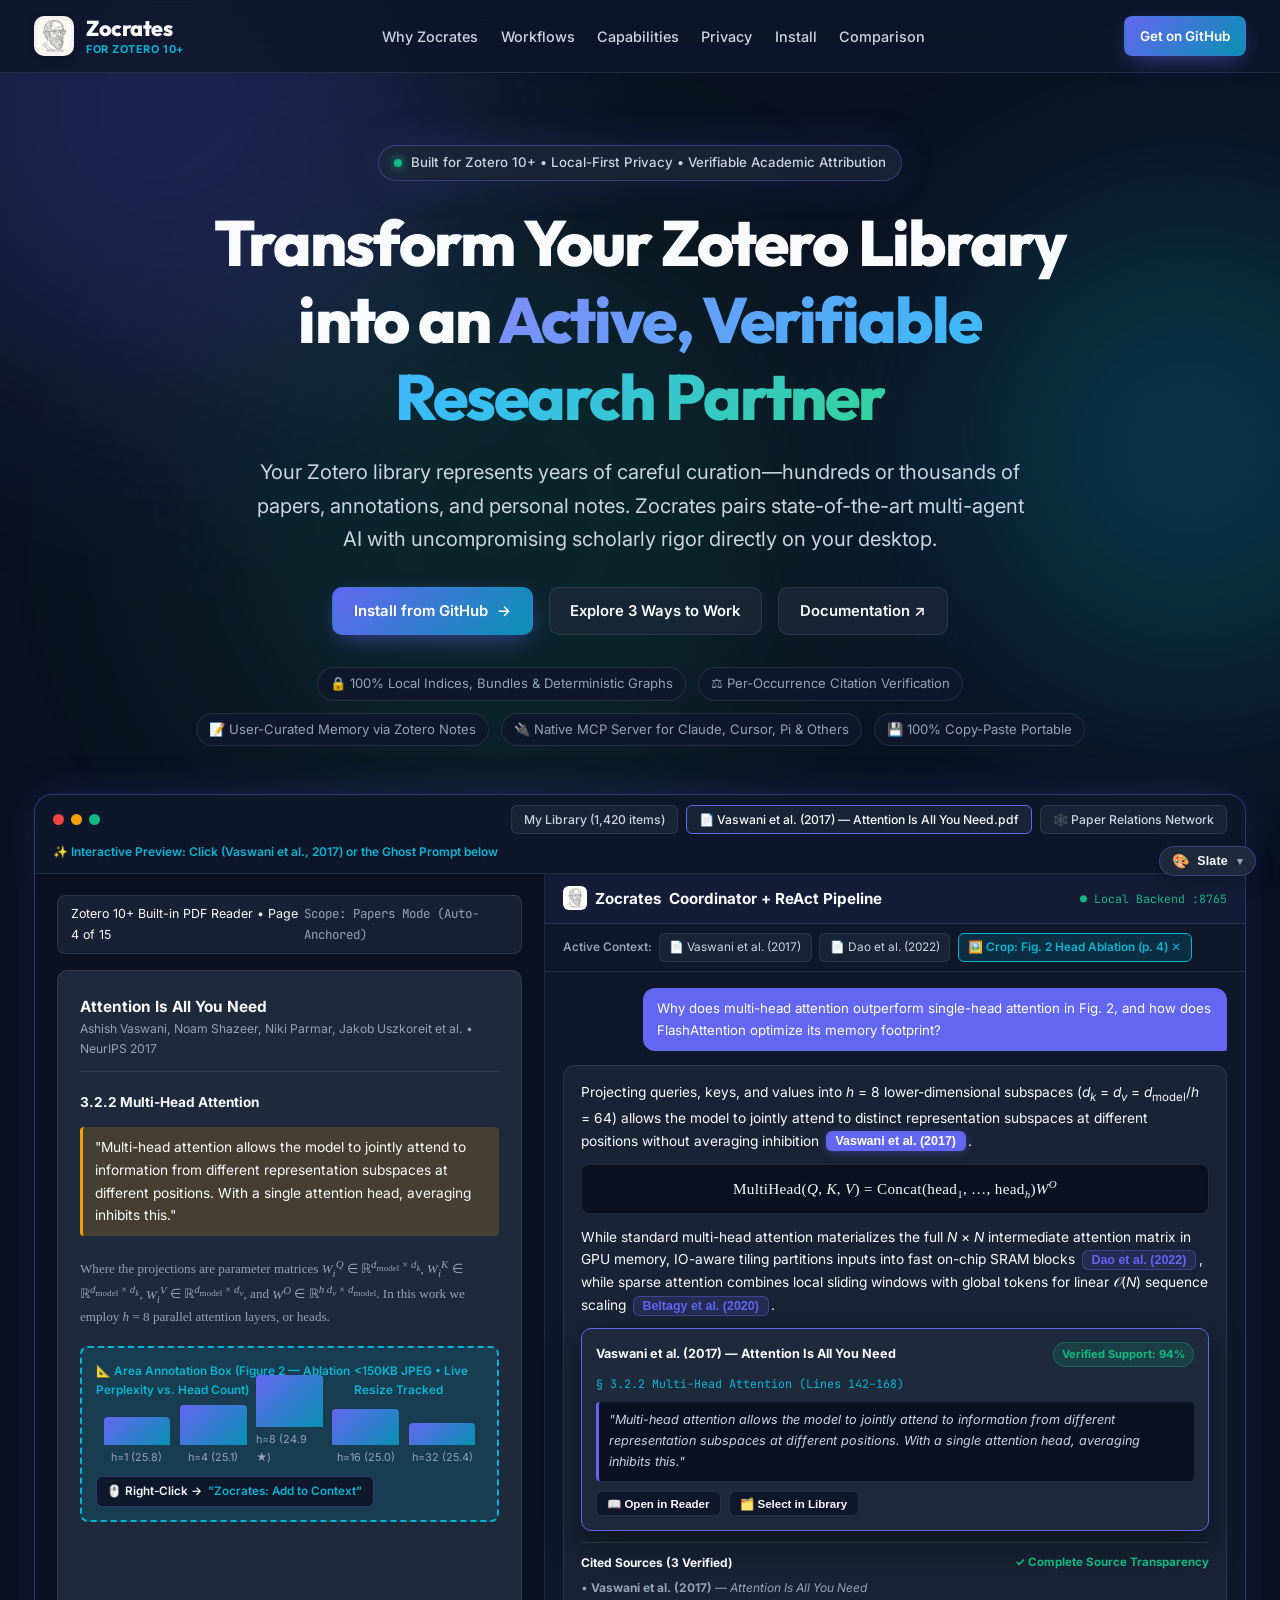
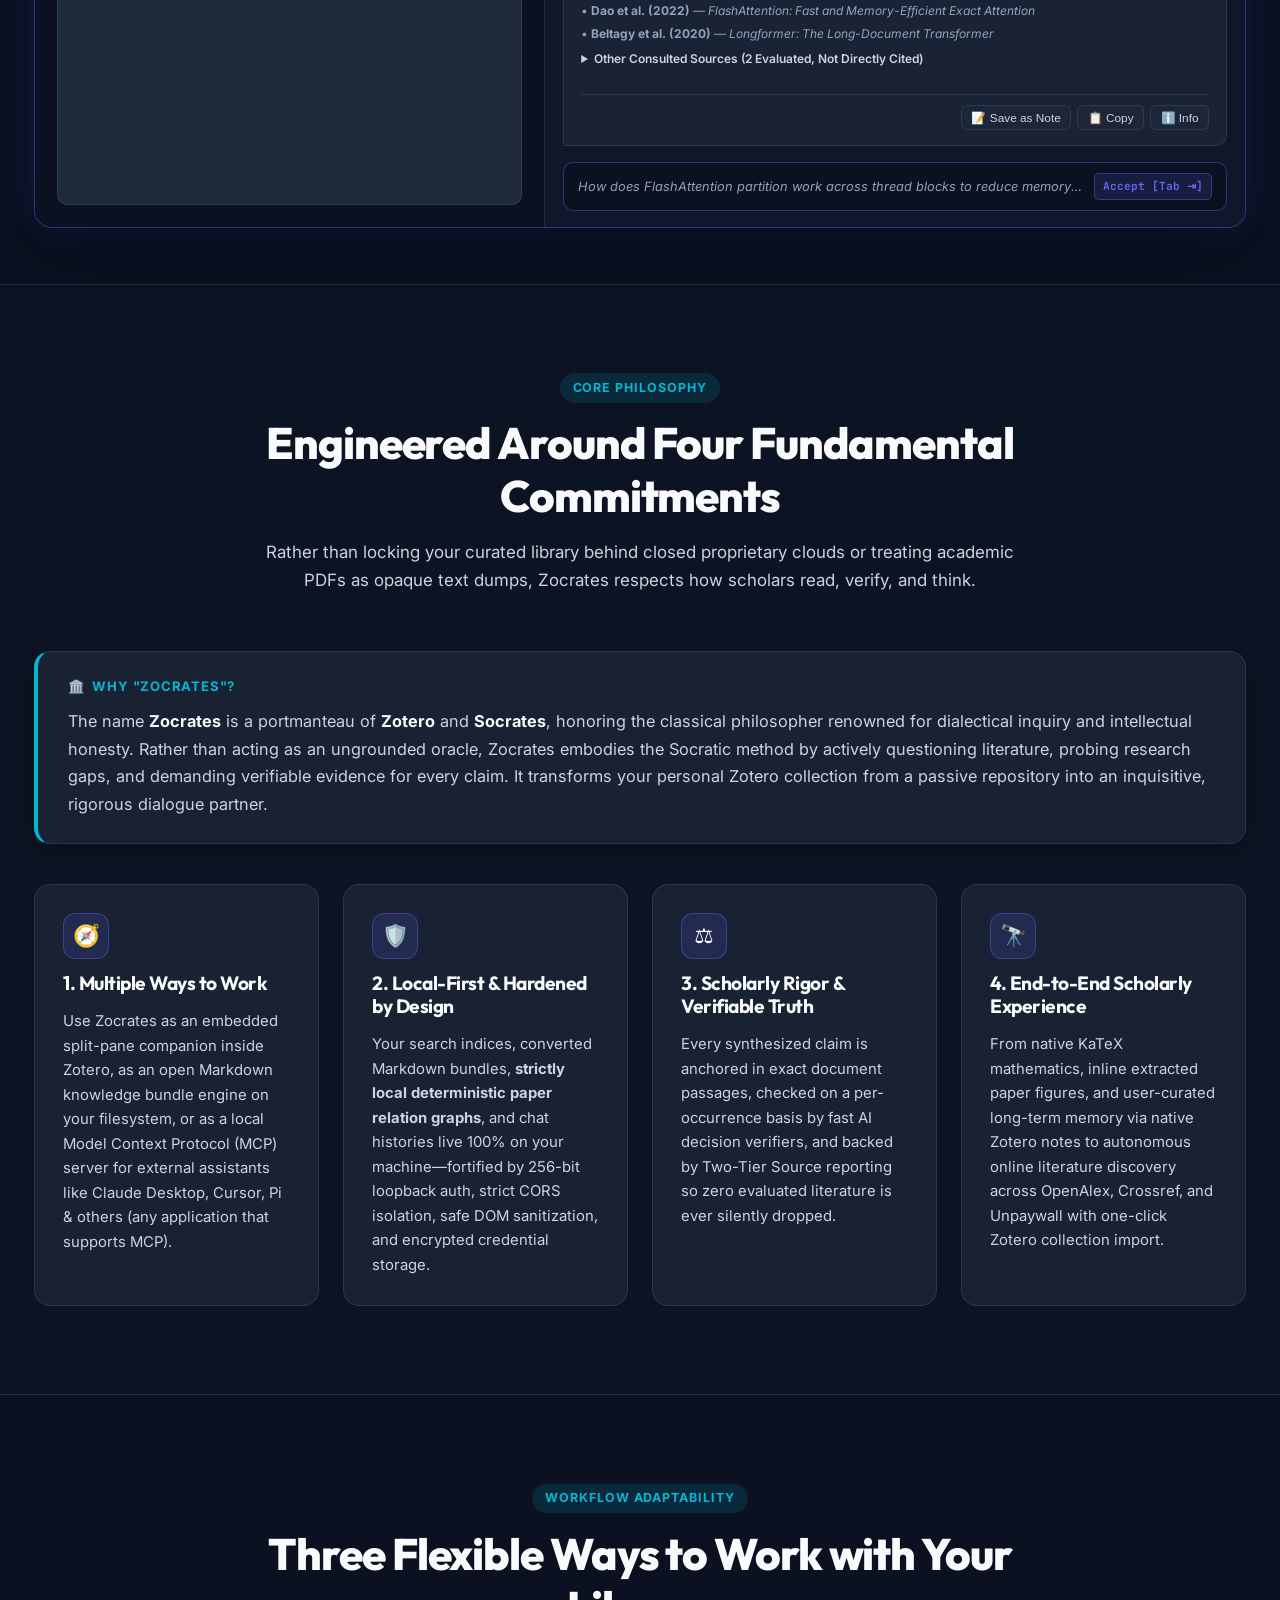
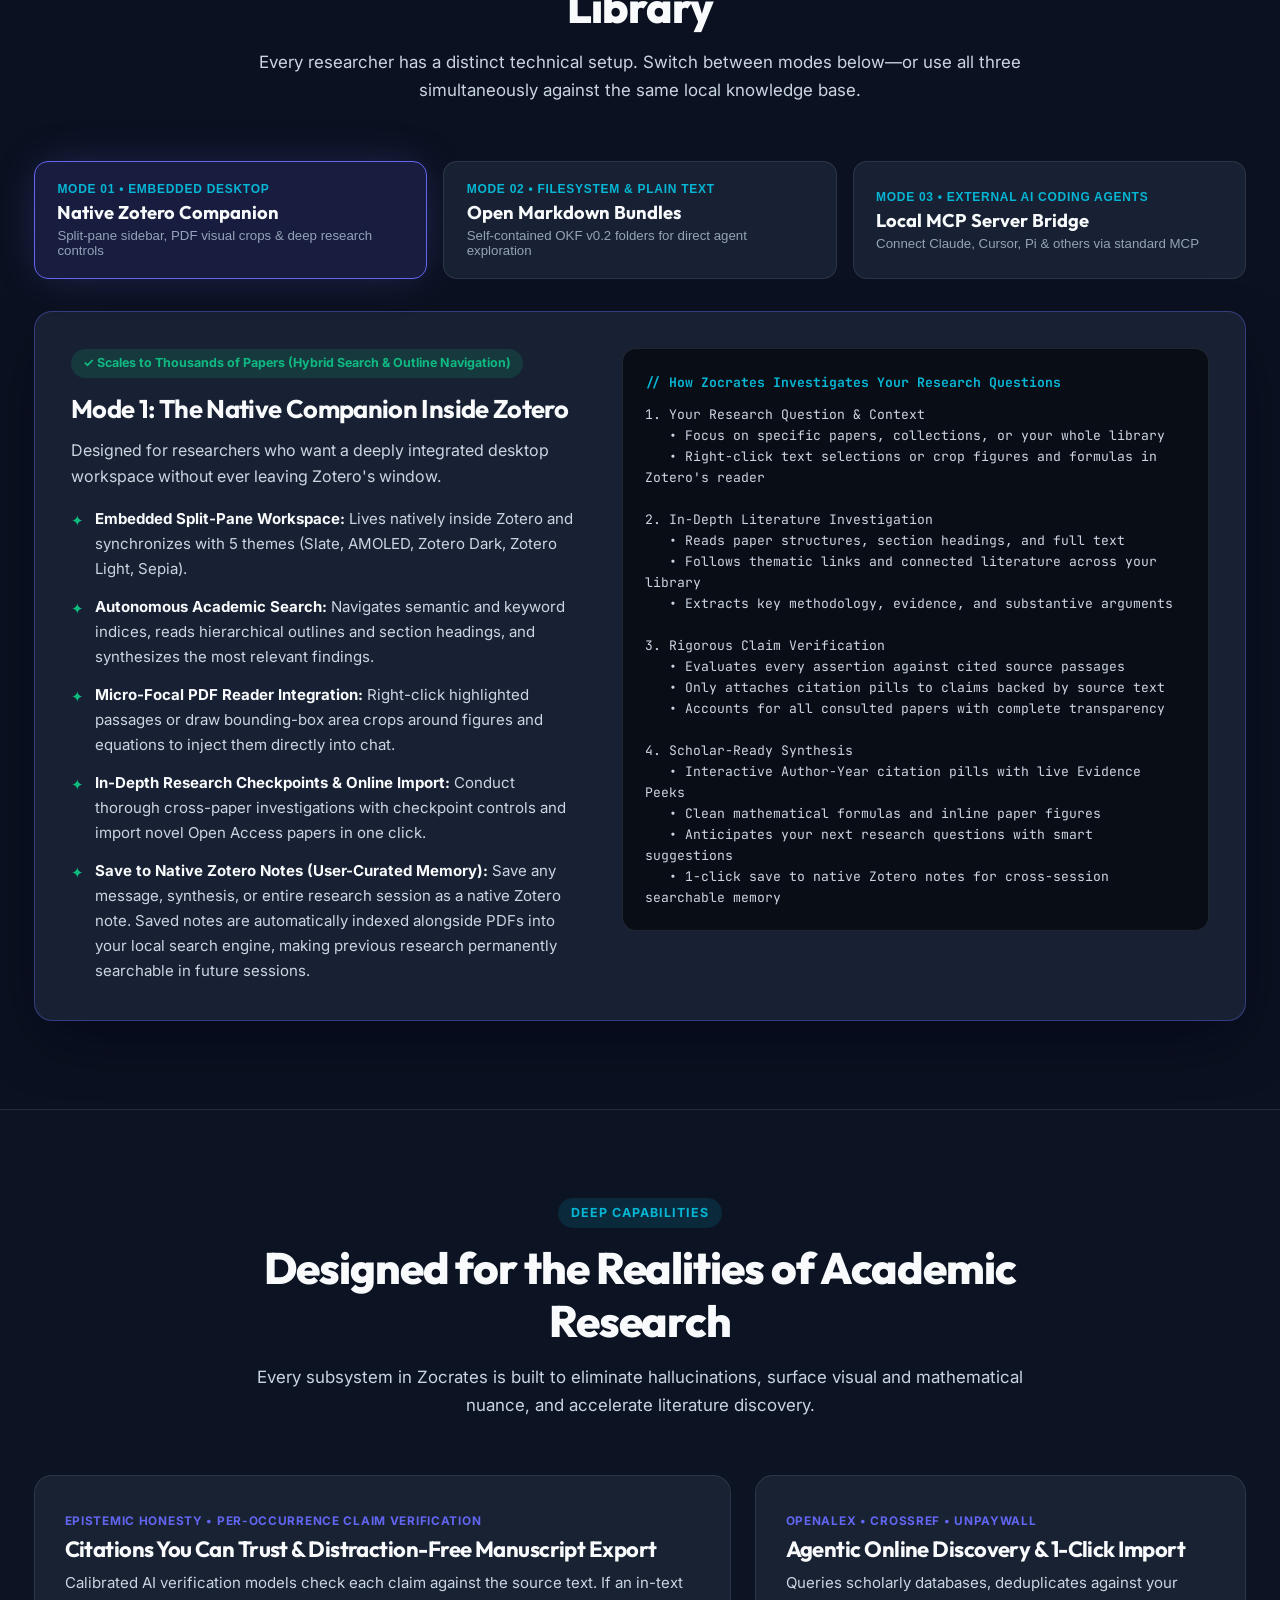
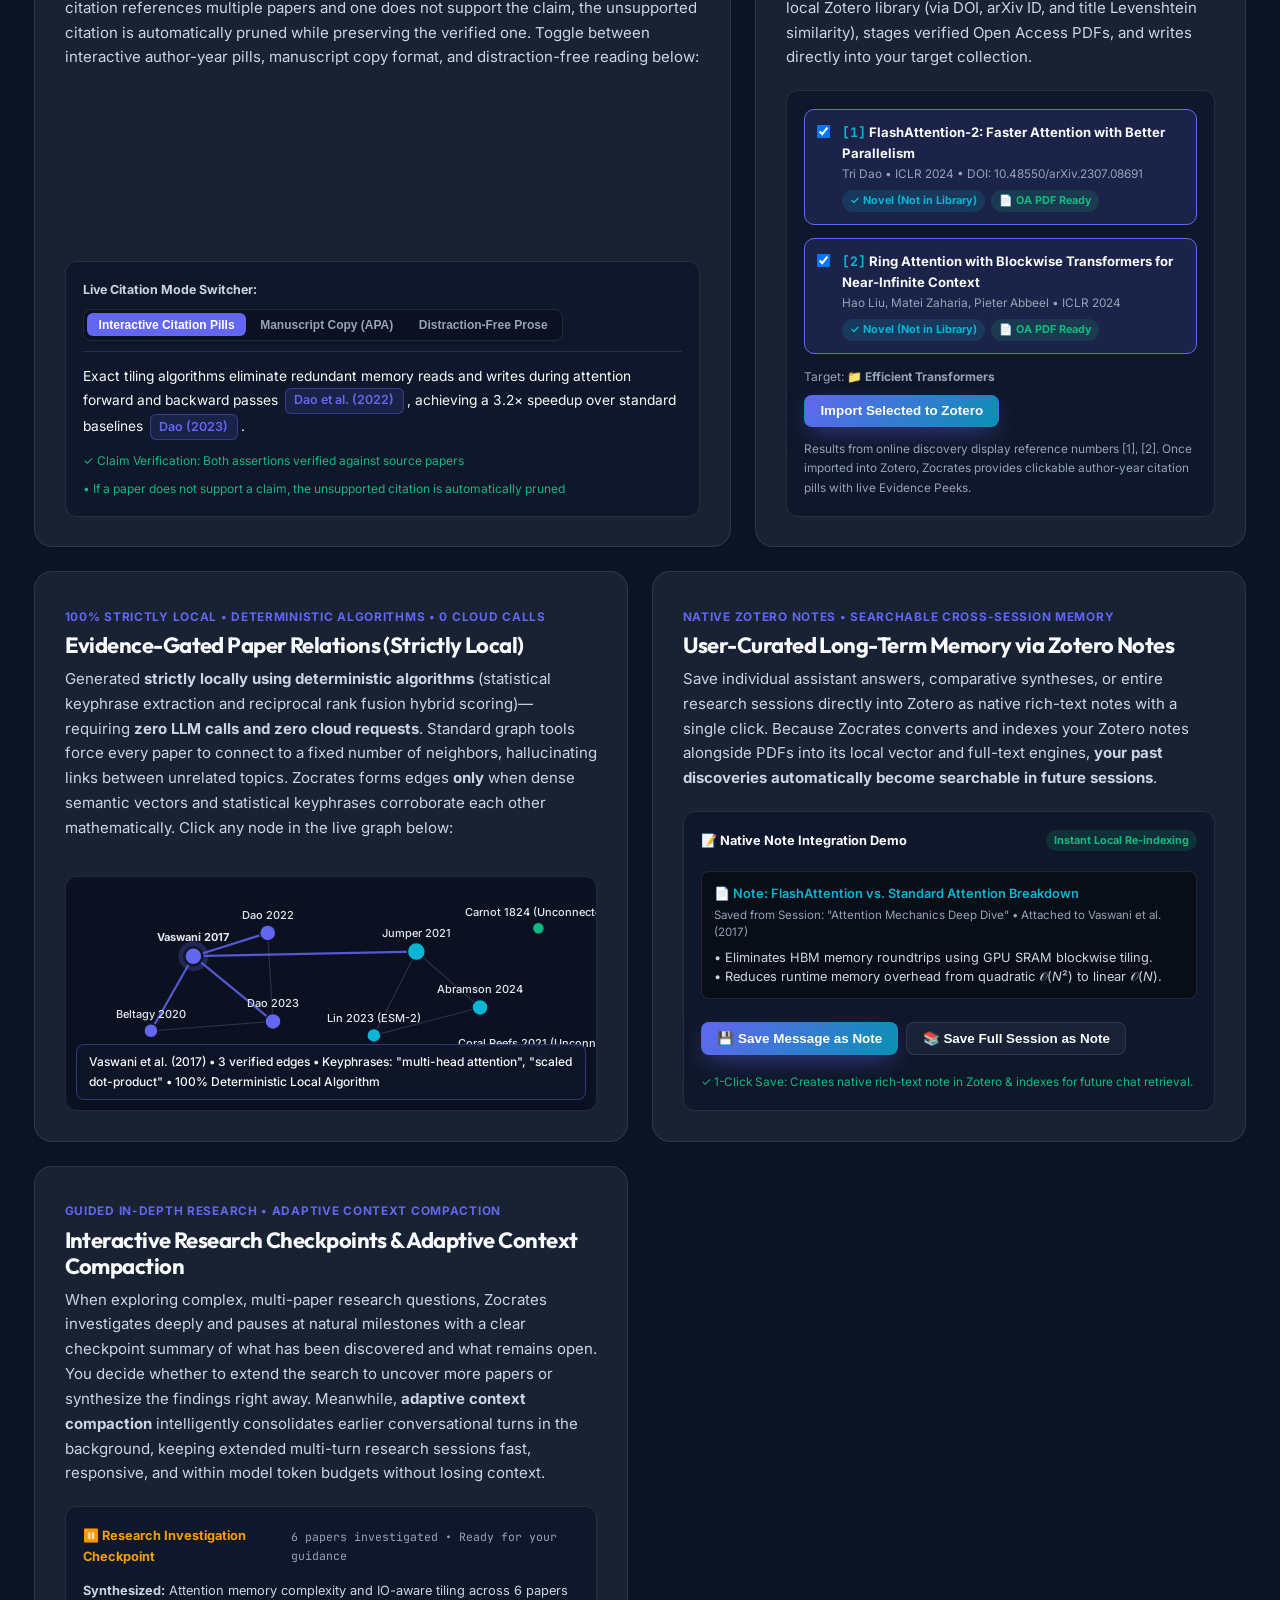
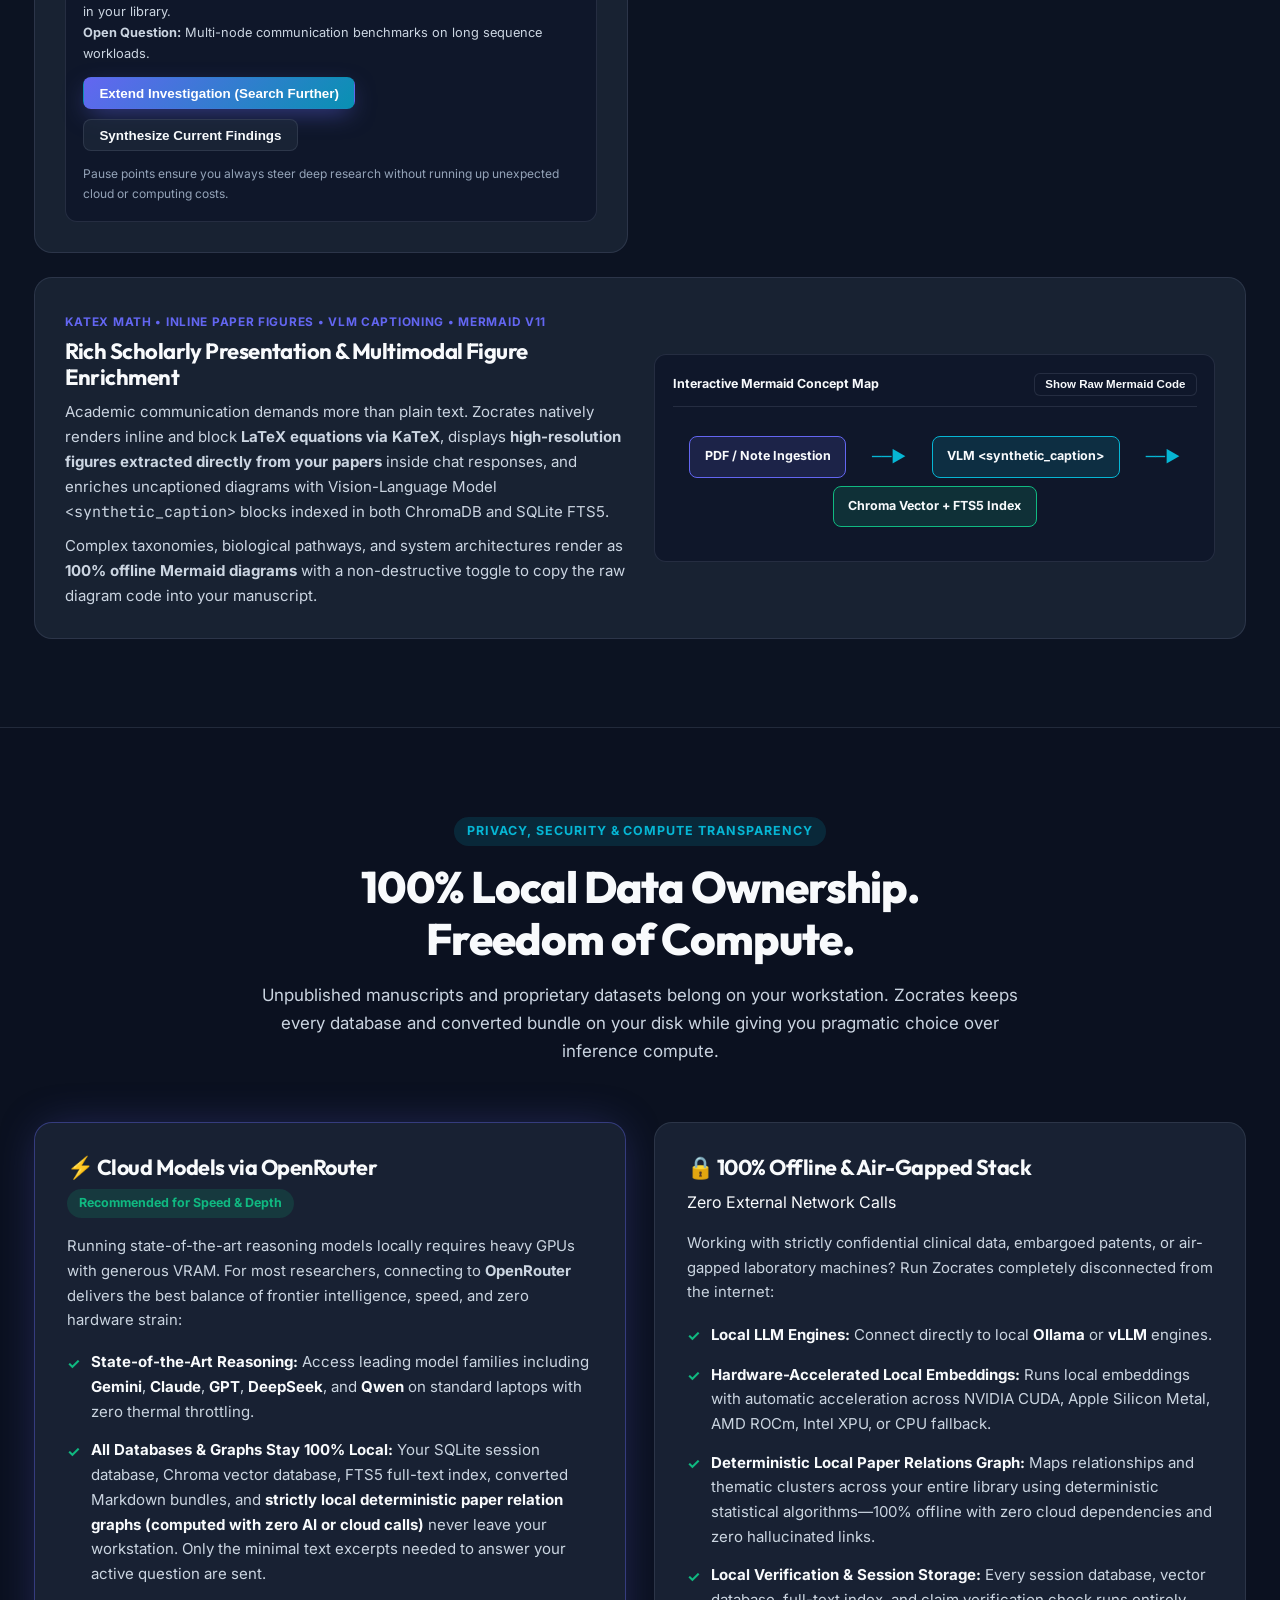
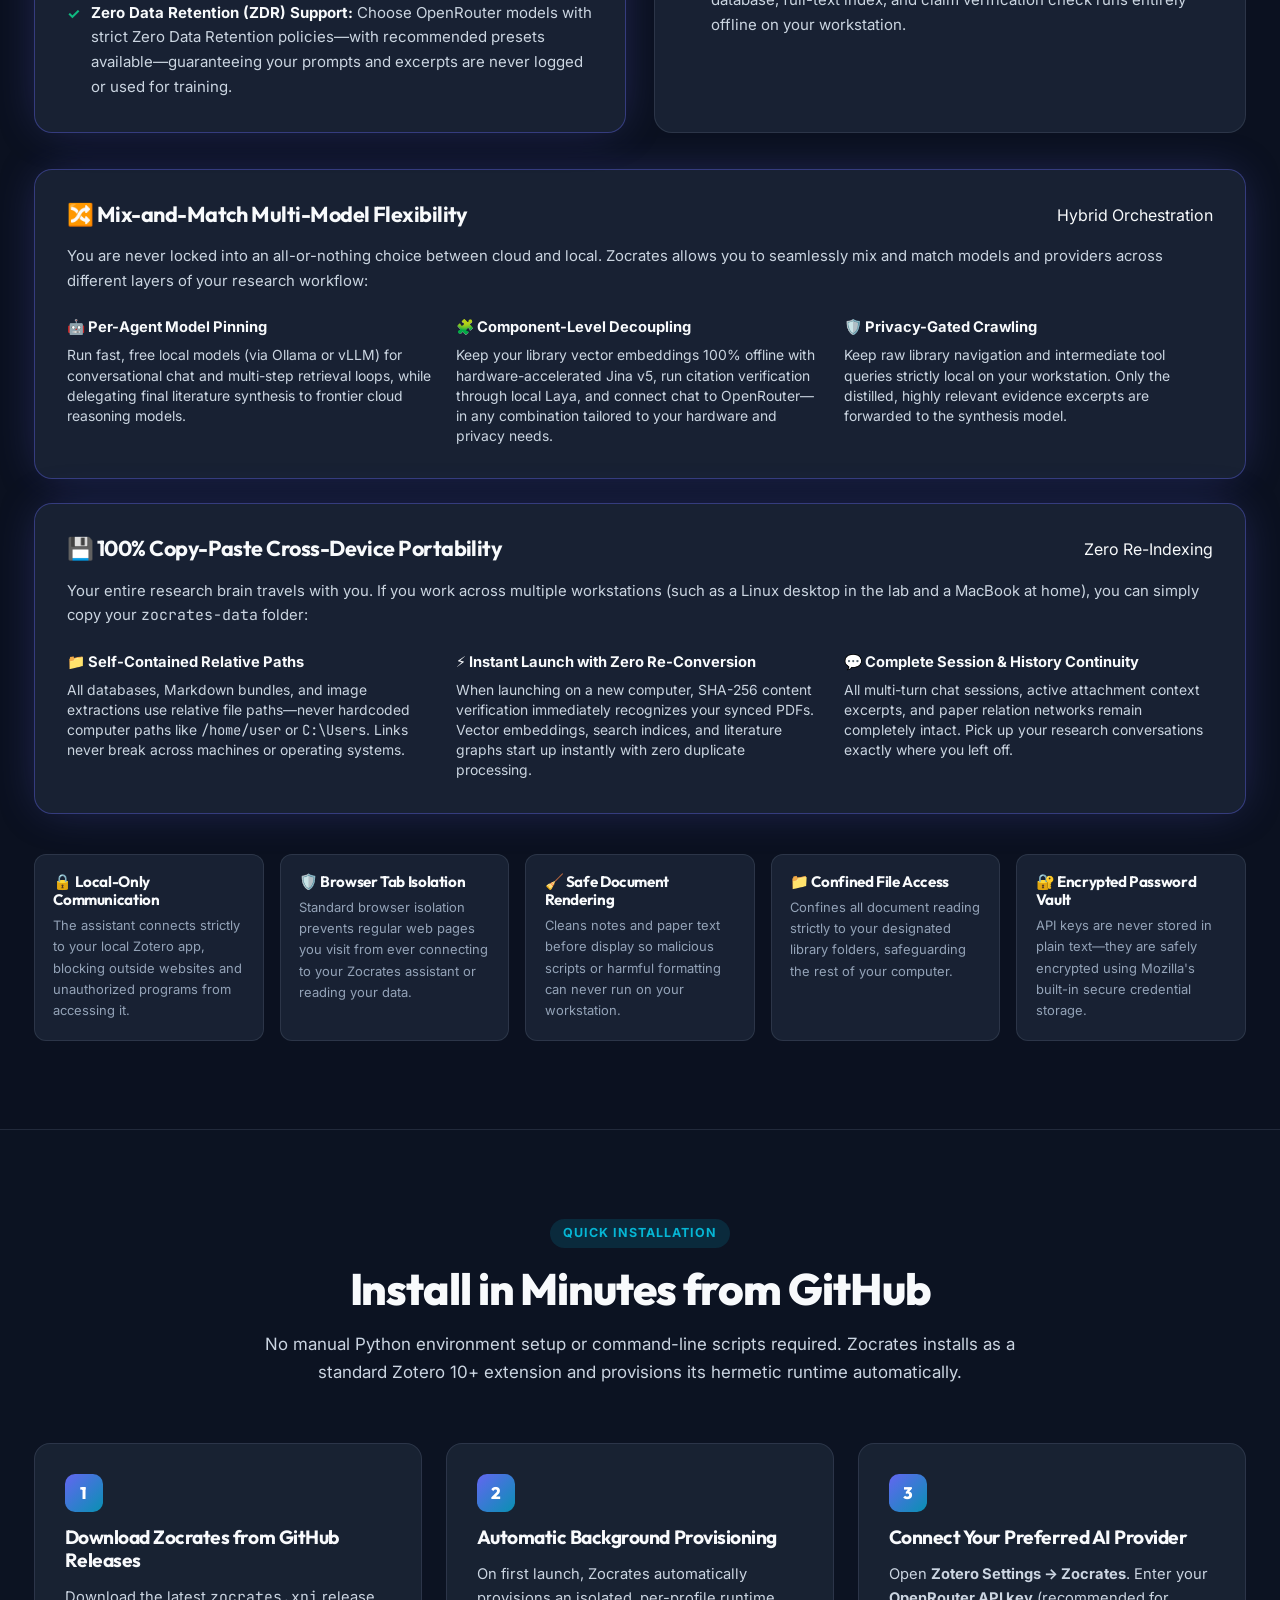
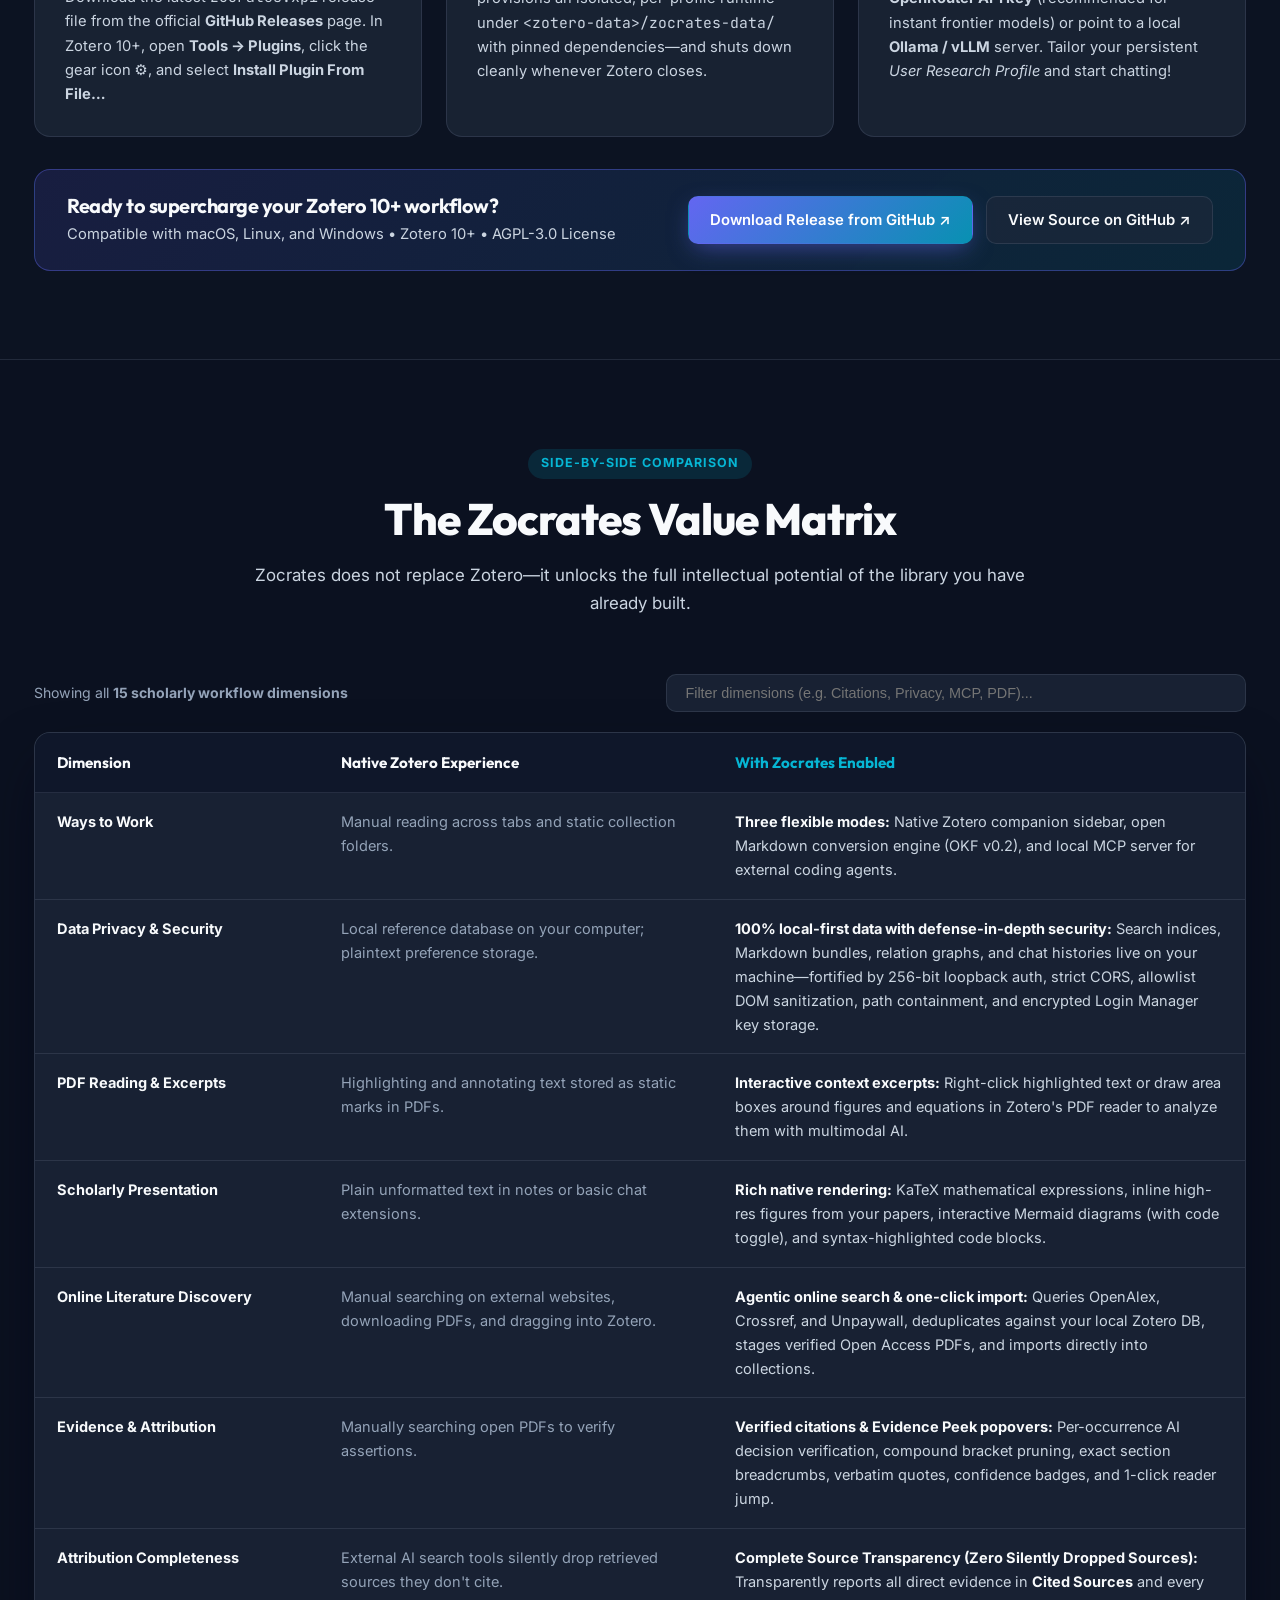
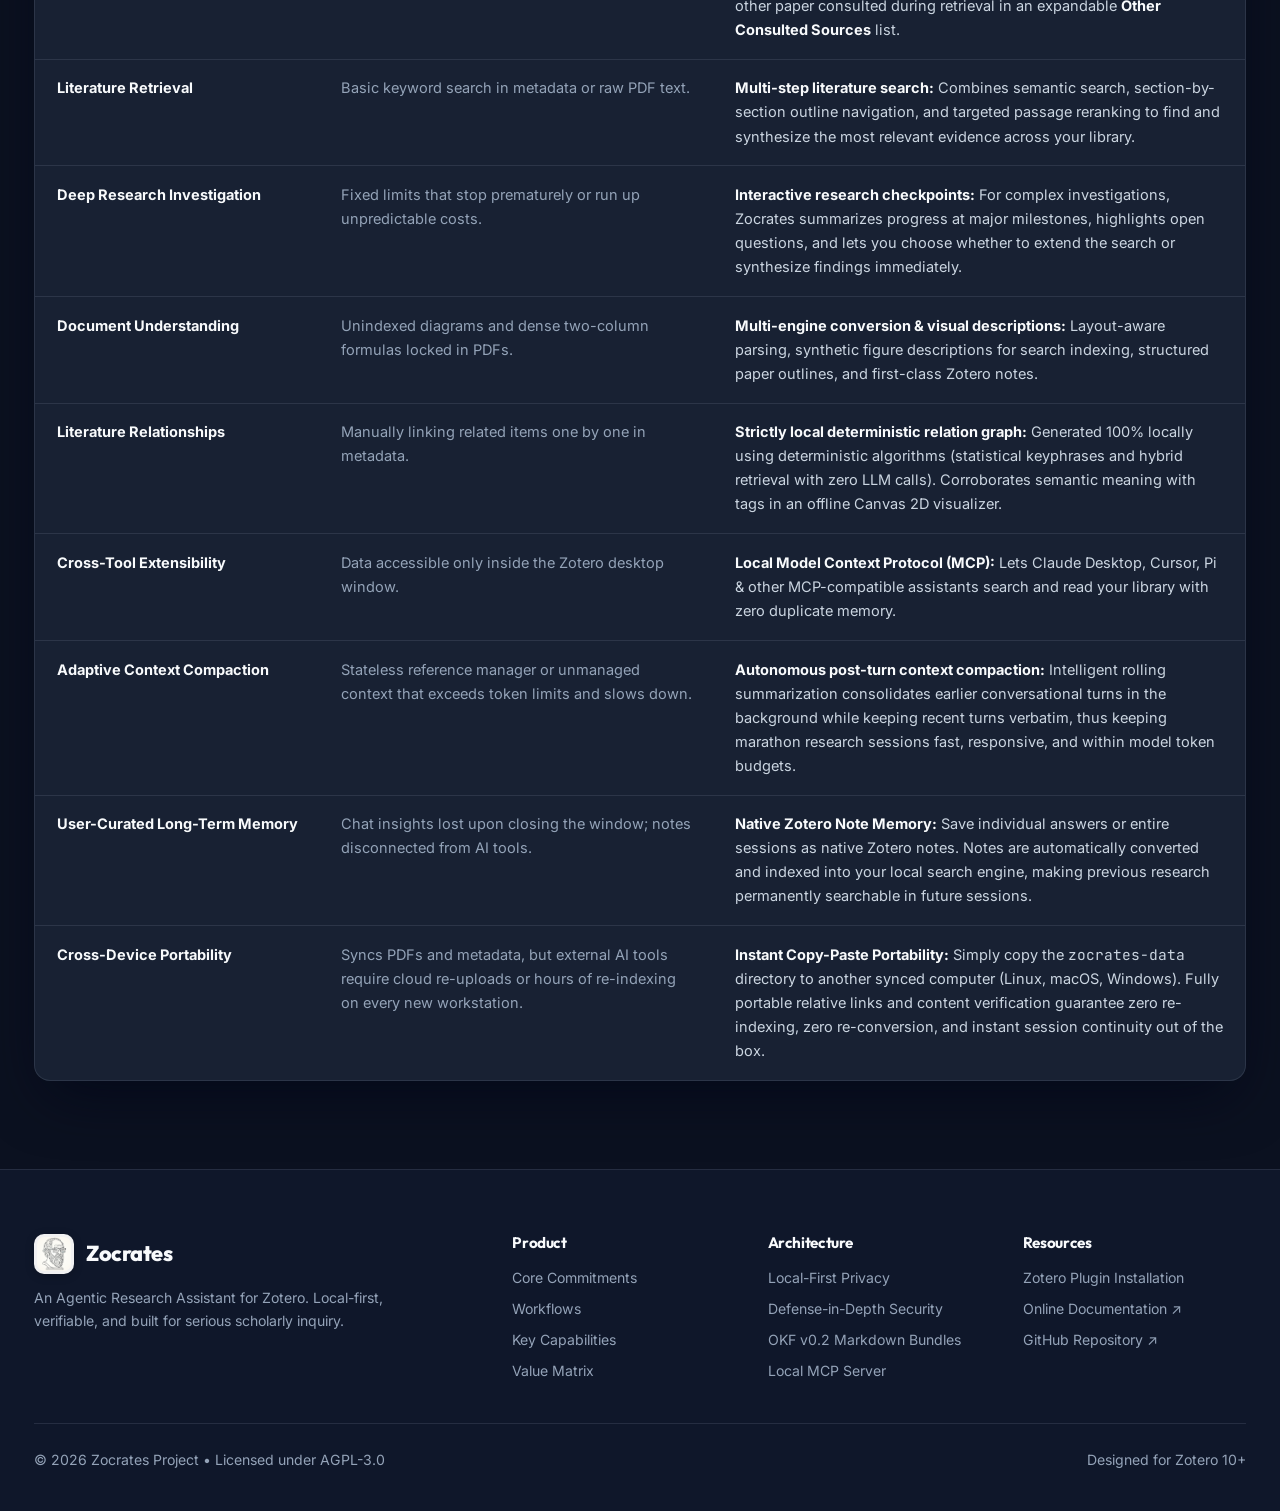
==== website/index.html @ 4927b641 "feat(website): set up custom landing page and hybrid GitHub Pages deployment" ====
<!DOCTYPE html>
<html lang="en">
<head>
  <meta charset="UTF-8" />
  <meta name="viewport" content="width=device-width, initial-scale=1.0" />
  <title>Zocrates — An LLM-Powered Research Assistant Copilot for Zotero</title>
  <meta name="description" content="Transform your personal Zotero library into an active, verifiable, and local-first research partner. Native Zotero 10 companion, Open Markdown Knowledge Bundles, and Local MCP Server." />
  <link rel="icon" type="image/png" href="assets/Zocrates-logo.png" />
  <link rel="stylesheet" href="styles.css" />
</head>
<body data-theme="slate">

  <!-- Ambient Glow Background -->
  <div class="ambient-bg" aria-hidden="true">
    <div class="ambient-orb orb-1"></div>
    <div class="ambient-orb orb-2"></div>
    <div class="ambient-orb orb-3"></div>
  </div>

  <!-- ====================================================================
       STICKY NAVIGATION HEADER
       ==================================================================== -->
  <header class="site-header">
    <div class="container nav-inner">
      <a href="#" class="brand-link">
        <img src="assets/Zocrates-logo.png" alt="Zocrates Logo" class="brand-logo" />
        <div class="brand-text-col">
          <span class="brand-title">Zocrates</span>
          <span class="brand-subtitle">For Zotero 10+</span>
        </div>
      </a>

      <nav aria-label="Main Navigation">
        <ul class="nav-links">
          <li><a href="#commitments">Why Zocrates</a></li>
          <li><a href="#modes">Workflows</a></li>
          <li><a href="#capabilities">Capabilities</a></li>
          <li><a href="#privacy-security">Privacy</a></li>
          <li><a href="#installation">Install</a></li>
          <li><a href="#value-matrix">Comparison</a></li>
          <!-- <li><a href="#pricing-preview" title="Pricing information page coming next">Pricing <span class="nav-pill-soon">Soon</span></a></li> -->
        </ul>
      </nav>

      <div class="nav-actions">
        <a href="#installation" class="btn btn-primary btn-sm">Get on GitHub</a>
      </div>
    </div>
  </header>

  <!-- ====================================================================
       HERO SECTION & INTERACTIVE SPLIT-PANE ZOTERO WORKBENCH
       ==================================================================== -->
  <main>
    <section class="hero-section">
      <div class="container">
        <div class="hero-header">
          <div class="eyebrow-banner">
            <span class="eyebrow-dot"></span>
            <span>Built for Zotero 10+ • Local-First Privacy • Verifiable Academic Attribution</span>
          </div>

          <h1 class="hero-title">
            Transform Your Zotero Library into an <span class="gradient-text">Active, Verifiable Research Partner</span>
          </h1>

          <p class="hero-subtitle">
            Your Zotero library represents years of careful curation—hundreds or thousands of papers, annotations, and personal notes. Zocrates pairs state-of-the-art multi-agent AI with uncompromising scholarly rigor directly on your desktop.
          </p>

          <div class="hero-cta-group">
            <a href="#installation" class="btn btn-primary">
              <span>Install from GitHub</span>
              <span>→</span>
            </a>
            <a href="#modes" class="btn btn-secondary">
              <span>Explore 3 Ways to Work</span>
            </a>
            <a href="docs/" target="_blank" rel="noopener noreferrer" class="btn btn-secondary">
              <span>Documentation ↗</span>
            </a>
          </div>

          <div class="hero-trust-pills">
            <span class="trust-pill">🔒 100% Local Indices, Bundles &amp; Deterministic Graphs</span>
            <span class="trust-pill">⚖️ Per-Occurrence Citation Verification</span>
            <span class="trust-pill">📝 User-Curated Memory via Zotero Notes</span>
            <span class="trust-pill">🔌 Native MCP Server for Claude, Cursor, Pi &amp; Others</span>
            <span class="trust-pill">💾 100% Copy-Paste Portable</span>
          </div>
        </div>

        <!-- Interactive Zotero 10 + Zocrates Split-Pane Workbench -->
        <div class="workbench-frame" aria-label="Interactive Zocrates inside Zotero 10 Preview">
          <div class="workbench-titlebar">
            <div class="window-dots" aria-hidden="true">
              <span></span><span></span><span></span>
            </div>
            <div class="workbench-tabs">
              <span class="workbench-tab">My Library (1,420 items)</span>
              <span class="workbench-tab active">📄 Vaswani et al. (2017) — Attention Is All You Need.pdf</span>
              <span class="workbench-tab">🕸️ Paper Relations Network</span>
            </div>
            <span class="workbench-hint-badge">✨ Interactive Preview: Click (Vaswani et al., 2017) or the Ghost Prompt below</span>
          </div>

          <div class="workbench-split">
            <!-- Left Pane: Simulated Zotero 10+ PDF Reader -->
            <div class="zotero-reader-pane">
              <div class="reader-toolbar">
                <span id="reader-status-label">Zotero 10+ Built-in PDF Reader • Page 4 of 15</span>
                <span class="mono" style="color:var(--text-muted);">Scope: Papers Mode (Auto-Anchored)</span>
              </div>

              <div class="pdf-page-canvas">
                <div class="pdf-paper-header">
                  <div class="pdf-paper-title">Attention Is All You Need</div>
                  <div class="pdf-paper-meta">Ashish Vaswani, Noam Shazeer, Niki Parmar, Jakob Uszkoreit et al. • NeurIPS 2017</div>
                </div>

                <div class="pdf-section-heading">3.2.2 Multi-Head Attention</div>

                <div id="pdf-passage-1" class="pdf-highlight-passage">
                  "Multi-head attention allows the model to jointly attend to information from different representation subspaces at different positions. With a single attention head, averaging inhibits this."
                </div>

                <div id="pdf-passage-2" class="pdf-equation-text">
                  Where the projections are parameter matrices <i>W<sub>i</sub><sup>Q</sup></i> ∈ ℝ<sup><i>d</i><sub>model</sub> × <i>d<sub>k</sub></i></sup>, <i>W<sub>i</sub><sup>K</sup></i> ∈ ℝ<sup><i>d</i><sub>model</sub> × <i>d<sub>k</sub></i></sup>, <i>W<sub>i</sub><sup>V</sup></i> ∈ ℝ<sup><i>d</i><sub>model</sub> × <i>d<sub>v</sub></i></sup>, and <i>W<sup>O</sup></i> ∈ ℝ<sup><i>h d<sub>v</sub></i> × <i>d</i><sub>model</sub></sup>. In this work we employ <i>h</i> = 8 parallel attention layers, or heads.
                </div>

                <!-- Simulated Bounding-Box Area Crop in Zotero 10 Reader -->
                <div class="pdf-area-crop-box" title="Right-click any figure or equation in Zotero's PDF Reader to send a high-res crop (<150KB JPEG) directly to vision-capable models">
                  <div class="crop-box-header">
                    <span>📐 Area Annotation Box (Figure 2 — Ablation Perplexity vs. Head Count)</span>
                    <span>&lt;150KB JPEG • Live Resize Tracked</span>
                  </div>
                  <div class="mini-chart-bars" aria-hidden="true">
                    <div class="chart-bar-group">
                      <div class="chart-bar" style="height: 28px;"></div>
                      <span class="chart-bar-label">h=1 (25.8)</span>
                    </div>
                    <div class="chart-bar-group">
                      <div class="chart-bar" style="height: 40px;"></div>
                      <span class="chart-bar-label">h=4 (25.1)</span>
                    </div>
                    <div class="chart-bar-group">
                      <div class="chart-bar" style="height: 52px;"></div>
                      <span class="chart-bar-label">h=8 (24.9 ★)</span>
                    </div>
                    <div class="chart-bar-group">
                      <div class="chart-bar" style="height: 36px;"></div>
                      <span class="chart-bar-label">h=16 (25.0)</span>
                    </div>
                    <div class="chart-bar-group">
                      <div class="chart-bar" style="height: 22px;"></div>
                      <span class="chart-bar-label">h=32 (25.4)</span>
                    </div>
                  </div>
                  <div class="context-menu-badge">
                    <span>🖱️ Right-Click →</span>
                    <span style="color:var(--accent);">"Zocrates: Add to Context"</span>
                  </div>
                </div>
              </div>
            </div>

            <!-- Right Pane: Simulated Zocrates Split-Pane Sidebar -->
            <div class="zocrates-sidebar-pane">
              <div class="sidebar-top-bar">
                <div class="sidebar-brand">
                  <img src="assets/Zocrates-logo.png" alt="" />
                  <span>Zocrates</span>
                  <span class="brand-badge">Coordinator + ReAct Pipeline</span>
                </div>
                <span class="mono" style="font-size:0.72rem; color:var(--success);">● Local Backend :8765</span>
              </div>

              <!-- Context Chips & Reader Excerpt Pills -->
              <div class="chips-strip">
                <span style="color:var(--text-muted); font-weight:600;">Active Context:</span>
                <span class="context-chip">📄 Vaswani et al. (2017)</span>
                <span class="context-chip">📄 Dao et al. (2022)</span>
                <span class="context-chip excerpt-pill">🖼️ Crop: Fig. 2 Head Ablation (p. 4) ✕</span>
              </div>

              <!-- Chat Stream -->
              <div class="chat-stream-area">
                <div class="chat-bubble-user">
                  Why does multi-head attention outperform single-head attention in Fig. 2, and how does FlashAttention optimize its memory footprint?
                </div>

                <div class="chat-bubble-assistant">
                  <p>
                    Projecting queries, keys, and values into <i>h</i> = 8 lower-dimensional subspaces (<i>d<sub>k</sub></i> = <i>d<sub>v</sub></i> = <i>d</i><sub>model</sub>/<i>h</i> = 64) allows the model to jointly attend to distinct representation subspaces at different positions without averaging inhibition
                    <button type="button" class="citation-pill hero-citation-pill active" data-cite="1">Vaswani et al. (2017)</button>.
                  </p>

                  <div class="math-formula-block">
                    <span class="math-rendered">MultiHead(<i>Q</i>, <i>K</i>, <i>V</i>) = Concat(head<sub>1</sub>, …, head<sub><i>h</i></sub>)<i>W</i><sup><i>O</i></sup></span>
                  </div>

                  <p>
                    While standard multi-head attention materializes the full <i>N</i> × <i>N</i> intermediate attention matrix in GPU memory, IO-aware tiling partitions inputs into fast on-chip SRAM blocks <button type="button" class="citation-pill hero-citation-pill" data-cite="2">Dao et al. (2022)</button>, while sparse attention combines local sliding windows with global tokens for linear 𝒪(<i>N</i>) sequence scaling <button type="button" class="citation-pill hero-citation-pill" data-cite="3">Beltagy et al. (2020)</button>.
                  </p>

                  <!-- Live Interactive Evidence Peek Popover -->
                  <div class="evidence-popover" aria-live="polite">
                    <div class="popover-top">
                      <span id="popover-doc-title" class="popover-doc-title">Vaswani et al. (2017) — Attention Is All You Need</span>
                      <span id="popover-confidence" class="confidence-badge">Verified Support: 94%</span>
                    </div>
                    <div id="popover-section" class="popover-section-crumb">§ 3.2.2 Multi-Head Attention (Lines 142–168)</div>
                    <blockquote id="popover-quote" class="popover-quote">
                      "Multi-head attention allows the model to jointly attend to information from different representation subspaces at different positions. With a single attention head, averaging inhibits this."
                    </blockquote>
                    <div class="popover-actions">
                      <button type="button" id="btn-open-in-reader" class="popover-btn">📖 Open in Reader</button>
                      <button type="button" id="btn-select-in-library" class="popover-btn">🗂️ Select in Library</button>
                    </div>
                  </div>

                  <!-- Two-Tier Sources Guarantee (Complete Source Transparency) -->
                  <div class="two-tier-sources">
                    <div class="tier-heading">
                      <span>Cited Sources (3 Verified)</span>
                      <span style="color:var(--success); font-size:0.72rem;">✓ Complete Source Transparency</span>
                    </div>
                    <ul class="tier-list">
                      <li>• <strong>Vaswani et al. (2017)</strong> — <em>Attention Is All You Need</em></li>
                      <li>• <strong>Dao et al. (2022)</strong> — <em>FlashAttention: Fast and Memory-Efficient Exact Attention</em></li>
                      <li>• <strong>Beltagy et al. (2020)</strong> — <em>Longformer: The Long-Document Transformer</em></li>
                    </ul>
                    <details class="tier-2-details">
                      <summary>Other Consulted Sources (2 Evaluated, Not Directly Cited)</summary>
                      <ul class="tier-list" style="margin-top:0.35rem; padding-left:0.5rem;">
                        <li>• <strong>Child et al. (2019)</strong> — <em>Generating Long Sequences with Sparse Transformers</em></li>
                        <li>• <strong>Kitaev et al. (2020)</strong> — <em>Reformer: The Efficient Transformer</em></li>
                      </ul>
                    </details>
                  </div>

                  <!-- Message Actions Bar (Actions on the Entire Response) -->
                  <div class="message-action-bar">
                    <div class="message-action-buttons">
                      <button type="button" id="btn-save-as-note" class="message-action-btn" title="Save this response as a native Zotero rich-text note">
                        📝 Save as Note
                      </button>
                      <button type="button" id="btn-copy-msg" class="message-action-btn" title="Copy response to clipboard">
                        📋 Copy
                      </button>
                      <button type="button" class="message-action-btn" title="View turn provenance & token details">
                        ℹ️ Info
                      </button>
                    </div>
                  </div>
                </div>
              </div>

              <!-- Predictive Ghost Text Input Bar -->
              <div id="hero-ghost-bar" class="ghost-input-bar" role="button" tabindex="0" aria-label="Accept predictive prompt suggestion" title="Click or press Enter/Tab to accept the Predictive Next-Prompt suggestion">
                <span id="hero-ghost-text" class="ghost-text-content">
                  How does FlashAttention partition work across thread blocks to reduce memory overhead?
                </span>
                <span id="hero-ghost-badge" class="tab-key-badge">Accept [Tab ⇥]</span>
              </div>
            </div>
          </div>
        </div>
      </div>
    </section>

    <!-- ====================================================================
         SECTION 1: FOUR FUNDAMENTAL COMMITMENTS (WHY ZOCRATES)
         ==================================================================== -->
    <section id="commitments" class="section section-alt">
      <div class="container">
        <div class="section-header">
          <span class="section-tag">Core Philosophy</span>
          <h2 class="section-title">Engineered Around Four Fundamental Commitments</h2>
          <p class="section-desc">
            Rather than locking your curated library behind closed proprietary clouds or treating academic PDFs as opaque text dumps, Zocrates respects how scholars read, verify, and think.
          </p>
        </div>

        <div class="philosophy-callout-card">
          <div class="philosophy-callout-badge">
            <span class="philosophy-badge-icon">🏛️</span>
            <span>Why "Zocrates"?</span>
          </div>
          <p class="philosophy-callout-text">
            The name <strong>Zocrates</strong> is a portmanteau of <strong>Zotero</strong> and <strong>Socrates</strong>, honoring the classical philosopher renowned for dialectical inquiry and intellectual honesty. Rather than acting as an ungrounded oracle, Zocrates embodies the Socratic method by actively questioning literature, probing research gaps, and demanding verifiable evidence for every claim. It transforms your personal Zotero collection from a passive repository into an inquisitive, rigorous dialogue partner.
          </p>
        </div>

        <div class="commitments-grid">
          <article class="commitment-card">
            <div class="commitment-icon">🧭</div>
            <h3>1. Multiple Ways to Work</h3>
            <p>
              Use Zocrates as an embedded split-pane companion inside Zotero, as an open Markdown knowledge bundle engine on your filesystem, or as a local Model Context Protocol (MCP) server for external assistants like Claude Desktop, Cursor, Pi &amp; others (any application that supports MCP).
            </p>
          </article>

          <article class="commitment-card">
            <div class="commitment-icon">🛡️</div>
            <h3>2. Local-First &amp; Hardened by Design</h3>
            <p>
              Your search indices, converted Markdown bundles, <strong>strictly local deterministic paper relation graphs</strong>, and chat histories live 100% on your machine—fortified by 256-bit loopback auth, strict CORS isolation, safe DOM sanitization, and encrypted credential storage.
            </p>
          </article>

          <article class="commitment-card">
            <div class="commitment-icon">⚖️</div>
            <h3>3. Scholarly Rigor &amp; Verifiable Truth</h3>
            <p>
              Every synthesized claim is anchored in exact document passages, checked on a per-occurrence basis by fast AI decision verifiers, and backed by Two-Tier Source reporting so zero evaluated literature is ever silently dropped.
            </p>
          </article>

          <article class="commitment-card">
            <div class="commitment-icon">🔭</div>
            <h3>4. End-to-End Scholarly Experience</h3>
            <p>
              From native KaTeX mathematics, inline extracted paper figures, and user-curated long-term memory via native Zotero notes to autonomous online literature discovery across OpenAlex, Crossref, and Unpaywall with one-click Zotero collection import.
            </p>
          </article>
        </div>
      </div>
    </section>

    <!-- ====================================================================
         SECTION 2: THREE FLEXIBLE WAYS TO WORK (INTERACTIVE MODE EXPLORER)
         ==================================================================== -->
    <section id="modes" class="section">
      <div class="container">
        <div class="section-header">
          <span class="section-tag">Workflow Adaptability</span>
          <h2 class="section-title">Three Flexible Ways to Work with Your Library</h2>
          <p class="section-desc">
            Every researcher has a distinct technical setup. Switch between modes below—or use all three simultaneously against the same local knowledge base.
          </p>
        </div>

        <!-- Mode Selector Tabs -->
        <div class="modes-tabs-nav" role="tablist">
          <button type="button" class="mode-tab-btn active" data-mode="1" role="tab">
            <span class="mode-tab-num">Mode 01 • Embedded Desktop</span>
            <span class="mode-tab-title">Native Zotero Companion</span>
            <span class="mode-tab-sub">Split-pane sidebar, PDF visual crops &amp; deep research controls</span>
          </button>

          <button type="button" class="mode-tab-btn" data-mode="2" role="tab">
            <span class="mode-tab-num">Mode 02 • Filesystem &amp; Plain Text</span>
            <span class="mode-tab-title">Open Markdown Bundles</span>
            <span class="mode-tab-sub">Self-contained OKF v0.2 folders for direct agent exploration</span>
          </button>

          <button type="button" class="mode-tab-btn" data-mode="3" role="tab">
            <span class="mode-tab-num">Mode 03 • External AI Coding Agents</span>
            <span class="mode-tab-title">Local MCP Server Bridge</span>
            <span class="mode-tab-sub">Connect Claude, Cursor, Pi &amp; others via standard MCP</span>
          </button>
        </div>

        <!-- Mode 1 Panel -->
        <div id="mode-panel-1" class="mode-panel active">
          <div class="mode-details">
            <span class="mode-scope-badge">✓ Scales to Thousands of Papers (Hybrid Search &amp; Outline Navigation)</span>
            <h3>Mode 1: The Native Companion Inside Zotero</h3>
            <p style="color:var(--text-secondary);">
              Designed for researchers who want a deeply integrated desktop workspace without ever leaving Zotero's window.
            </p>
            <ul class="mode-feature-list">
              <li>
                <span class="check-bullet">✦</span>
                <div><strong>Embedded Split-Pane Workspace:</strong> Lives natively inside Zotero and synchronizes with 5 themes (Slate, AMOLED, Zotero Dark, Zotero Light, Sepia).</div>
              </li>
              <li>
                <span class="check-bullet">✦</span>
                <div><strong>Autonomous Academic Search:</strong> Navigates semantic and keyword indices, reads hierarchical outlines and section headings, and synthesizes the most relevant findings.</div>
              </li>
              <li>
                <span class="check-bullet">✦</span>
                <div><strong>Micro-Focal PDF Reader Integration:</strong> Right-click highlighted passages or draw bounding-box area crops around figures and equations to inject them directly into chat.</div>
              </li>
              <li>
                <span class="check-bullet">✦</span>
                <div><strong>In-Depth Research Checkpoints &amp; Online Import:</strong> Conduct thorough cross-paper investigations with checkpoint controls and import novel Open Access papers in one click.</div>
              </li>
              <li>
                <span class="check-bullet">✦</span>
                <div><strong>Save to Native Zotero Notes (User-Curated Memory):</strong> Save any message, synthesis, or entire research session as a native Zotero note. Saved notes are automatically indexed alongside PDFs into your local search engine, making previous research permanently searchable in future sessions.</div>
              </li>
            </ul>
          </div>

          <div class="mode-visual-box">
            <div style="color:var(--accent); font-weight:700; margin-bottom:0.65rem;">
              // How Zocrates Investigates Your Research Questions
            </div>
            <pre style="white-space:pre-wrap; line-height:1.6; color:#cbd5e1;">1. Your Research Question &amp; Context
   • Focus on specific papers, collections, or your whole library
   • Right-click text selections or crop figures and formulas in Zotero's reader

2. In-Depth Literature Investigation
   • Reads paper structures, section headings, and full text
   • Follows thematic links and connected literature across your library
   • Extracts key methodology, evidence, and substantive arguments

3. Rigorous Claim Verification
   • Evaluates every assertion against cited source passages
   • Only attaches citation pills to claims backed by source text
   • Accounts for all consulted papers with complete transparency

4. Scholar-Ready Synthesis
   • Interactive Author-Year citation pills with live Evidence Peeks
   • Clean mathematical formulas and inline paper figures
   • Anticipates your next research questions with smart suggestions
   • 1-click save to native Zotero notes for cross-session searchable memory</pre>
          </div>
        </div>

        <!-- Mode 2 Panel -->
        <div id="mode-panel-2" class="mode-panel">
          <div class="mode-details">
            <span class="mode-scope-badge">✓ Ideal for Focused Collections (Hundreds of Papers)</span>
            <h3>Mode 2: Open Markdown Knowledge Bundles (OKF v0.2)</h3>
            <p style="color:var(--text-secondary);">
              For researchers who love plain text, Unix philosophy, and direct filesystem ownership. Point Cursor, Claude Code, Pi, or other favorite coding agent straight at your <code>corpus/</code> directory—zero external bridges required.
            </p>
            <ul class="mode-feature-list">
              <li>
                <span class="check-bullet">✦</span>
                <div><strong>Self-Contained Item Bundles:</strong> Every paper and Zotero note is converted into clean Markdown with YAML bibliographic frontmatter, extracted figures (<code>images/</code>), and tables (<code>tables/</code>).</div>
              </li>
              <li>
                <span class="check-bullet">✦</span>
                <div><strong>Out-of-the-Box Agent Navigation:</strong> Includes an auto-generated root <code>index.md</code> catalog and <code>AGENTS.md</code> structural guide so any coding agent understands your library immediately.</div>
              </li>
              <li>
                <span class="check-bullet">✦</span>
                <div><strong>100% Copy-Paste Portability:</strong> Engineered with self-contained relative paths (never hardcoding machine-specific file paths) so bundles can be moved across folders, operating systems, or machines without breaking links.</div>
              </li>
            </ul>
          </div>

          <div class="mode-visual-box">
            <div style="display:flex; justify-content:space-between; margin-bottom:0.6rem; color:var(--accent); font-weight:700;">
              <span>📁 Interactive Bundle Explorer (Click a file)</span>
              <span>OKF v0.2</span>
            </div>
            <div class="file-tree-interactive">
              <div class="tree-root-label">📁 corpus/</div>
              <div class="tree-item tree-depth-1 active" data-file="AGENTS.md">
                <span class="tree-file-name"><span class="tree-guide">├──</span> 🤖 AGENTS.md</span>
                <span class="tree-file-desc">LLM Navigation Guide</span>
              </div>
              <div class="tree-item tree-depth-1" data-file="index.md">
                <span class="tree-file-name"><span class="tree-guide">├──</span> 🗂️ index.md</span>
                <span class="tree-file-desc">Root Library Catalog</span>
              </div>
              <div class="tree-item tree-depth-1 tree-folder" data-file="document.md">
                <span class="tree-file-name"><span class="tree-guide">└──</span> 📂 A8F92K1L/</span>
                <span class="tree-file-desc">Paper Item Bundle</span>
              </div>
              <div class="tree-item tree-depth-2" data-file="document.md">
                <span class="tree-file-name"><span class="tree-guide">    ├──</span> 📄 document.md</span>
                <span class="tree-file-desc">YAML + Clean Markdown</span>
              </div>
              <div class="tree-item tree-depth-2" data-file="toc.json">
                <span class="tree-file-name"><span class="tree-guide">    ├──</span> 📑 toc.json &amp; toc.md</span>
                <span class="tree-file-desc">Section &amp; Asset Line Offsets</span>
              </div>
              <div class="tree-item tree-depth-2" data-file="item_relations.md">
                <span class="tree-file-name"><span class="tree-guide">    └──</span> 🕸️ item_relations.md</span>
                <span class="tree-file-desc">1-Hop Verified Neighborhood</span>
              </div>
            </div>
            <pre id="tree-preview-content" class="tree-preview-box"># Zocrates OKF v0.2 Navigation Protocol for Coding Agents
1. Inspect `index.md` to locate relevant attachment keys.
2. Read `&lt;item_key&gt;/toc.md` or `toc.json` first for section line offsets (s0..sN) &amp; figure/table catalogs (f1..fN, t1..tN).
3. Read targeted line ranges in `&lt;item_key&gt;/document.md` and traverse `item_relations.md` for 1-hop corroborated papers.</pre>
          </div>
        </div>

        <!-- Mode 3 Panel -->
        <div id="mode-panel-3" class="mode-panel">
          <div class="mode-details">
            <span class="mode-scope-badge">✓ Scales to Any Library Size • Zero Duplicate Memory</span>
            <h3>Mode 3: Local Model Context Protocol (MCP) Server</h3>
            <p style="color:var(--text-secondary);">
              Give external AI coding tools and desktop assistants (<strong>Claude Desktop</strong>, <strong>Cursor</strong>, <strong>Pi</strong> or any other agentic application that supports the open Model Context Protocol) precision access to your entire Zotero library while you write code or draft manuscripts.
            </p>
            <ul class="mode-feature-list">
              <li>
                <span class="check-bullet">✦</span>
                <div><strong>Thin Local Bridge:</strong> Runs locally on your workstation over the open Model Context Protocol (<code>python -m zocrates.mcp</code>), allowing external AI assistants to talk to Zocrates with zero data duplication.</div>
              </li>
              <li>
                <span class="check-bullet">✦</span>
                <div><strong>Comprehensive Library Access:</strong> External agents can search your library using natural language, inspect outlines, read specific sections, and explore related papers.</div>
              </li>
              <li>
                <span class="check-bullet">✦</span>
                <div><strong>Full Autonomy for Your Tools:</strong> External assistants run their own autonomous reasoning workflows without artificial constraints.</div>
              </li>
            </ul>
          </div>

          <div class="mode-visual-box">
            <div style="color:var(--accent); font-weight:700; margin-bottom:0.65rem;">
              // Connect External Assistants via Model Context Protocol (MCP)
            </div>
            <pre style="white-space:pre-wrap; line-height:1.55; color:#cbd5e1;">{
  "mcpServers": {
    "zocrates": {
      "command": "python",
      "args": ["-m", "zocrates.mcp"]
    }
  }
}

── What This Enables in Claude, Cursor, Pi &amp; Other MCP Assistants ──
• Semantic &amp; keyword search across your entire Zotero library
• Inspect paper outlines, section headings, figures, and tables
• Read targeted excerpts and full converted Markdown documents
• Traverse verified citations and thematic paper relationships
• Dedicated literature review prompts and library indexes</pre>
          </div>
        </div>
      </div>
    </section>

    <!-- ====================================================================
         SECTION 3: INTERACTIVE BENTO FEATURE SHOWCASES
         ==================================================================== -->
    <section id="capabilities" class="section section-alt">
      <div class="container">
        <div class="section-header">
          <span class="section-tag">Deep Capabilities</span>
          <h2 class="section-title">Designed for the Realities of Academic Research</h2>
          <p class="section-desc">
            Every subsystem in Zocrates is built to eliminate hallucinations, surface visual and mathematical nuance, and accelerate literature discovery.
          </p>
        </div>

        <div class="bento-grid">
          <!-- Bento 1: Verifiable Citations & Clean Manuscript Export (Span 7) -->
          <article class="bento-card span-7">
            <div>
              <span class="bento-tag">Epistemic Honesty • Per-Occurrence Claim Verification</span>
              <h3>Citations You Can Trust &amp; Distraction-Free Manuscript Export</h3>
              <p style="margin-top:0.5rem;">
                Calibrated AI verification models check each claim against the source text. If an in-text citation references multiple papers and one does not support the claim, the unsupported citation is automatically pruned while preserving the verified one. Toggle between interactive author-year pills, manuscript copy format, and distraction-free reading below:
              </p>
            </div>

            <div class="interactive-widget">
              <div class="widget-toolbar">
                <span style="font-size:0.78rem; font-weight:700; color:var(--text-secondary);">Live Citation Mode Switcher:</span>
                <div class="toggle-btn-group">
                  <button type="button" class="toggle-pill-btn cite-mode-btn active" data-citemode="pills">Interactive Citation Pills</button>
                  <button type="button" class="toggle-pill-btn cite-mode-btn" data-citemode="manuscript">Manuscript Copy (APA)</button>
                  <button type="button" class="toggle-pill-btn cite-mode-btn" data-citemode="clean">Distraction-Free Prose</button>
                </div>
              </div>
              <div id="cite-mode-display" style="display:flex; flex-direction:column; gap:0.65rem;">
                <p style="font-size:0.86rem; color:var(--text-main);">
                  Exact tiling algorithms eliminate redundant memory reads and writes during attention forward and backward passes
                  <span class="citation-pill">Dao et al. (2022)</span>, achieving a 3.2× speedup over standard baselines
                  <span class="citation-pill">Dao (2023)</span>.
                </p>
                <div style="font-size:0.75rem; color:var(--success); display:flex; align-items:center; gap:0.5rem; flex-wrap:wrap;">
                  <span>✓ Claim Verification: Both assertions verified against source papers</span>
                  <span>• If a paper does not support a claim, the unsupported citation is automatically pruned</span>
                </div>
              </div>
            </div>
          </article>

          <!-- Bento 2: Agentic Online Discovery & One-Click Import (Span 5) -->
          <article class="bento-card span-5">
            <div>
              <span class="bento-tag">OpenAlex • Crossref • Unpaywall</span>
              <h3>Agentic Online Discovery &amp; 1-Click Import</h3>
              <p style="margin-top:0.5rem;">
                Queries scholarly databases, deduplicates against your local Zotero library (via DOI, arXiv ID, and title Levenshtein similarity), stages verified Open Access PDFs, and writes directly into your target collection.
              </p>
            </div>

            <div class="interactive-widget">
              <div class="candidate-card-item checked">
                <input type="checkbox" checked aria-label="Select FlashAttention-2" style="margin-top:0.2rem;" />
                <div>
                  <div style="font-weight:700; color:var(--text-main);"><span class="mono" style="color:var(--accent); font-weight:700;">[1]</span> FlashAttention-2: Faster Attention with Better Parallelism</div>
                  <div style="font-size:0.74rem; color:var(--text-muted);">Tri Dao • ICLR 2024 • DOI: 10.48550/arXiv.2307.08691</div>
                  <div class="candidate-meta-badges">
                    <span class="mini-badge novel">✓ Novel (Not in Library)</span>
                    <span class="mini-badge oa">📄 OA PDF Ready</span>
                  </div>
                </div>
              </div>

              <div class="candidate-card-item checked">
                <input type="checkbox" checked aria-label="Select Ring Attention" style="margin-top:0.2rem;" />
                <div>
                  <div style="font-weight:700; color:var(--text-main);"><span class="mono" style="color:var(--accent); font-weight:700;">[2]</span> Ring Attention with Blockwise Transformers for Near-Infinite Context</div>
                  <div style="font-size:0.74rem; color:var(--text-muted);">Hao Liu, Matei Zaharia, Pieter Abbeel • ICLR 2024</div>
                  <div class="candidate-meta-badges">
                    <span class="mini-badge novel">✓ Novel (Not in Library)</span>
                    <span class="mini-badge oa">📄 OA PDF Ready</span>
                  </div>
                </div>
              </div>

              <div style="display:flex; align-items:center; justify-content:space-between; gap:0.5rem; flex-wrap:wrap;">
                <span style="font-size:0.75rem; color:var(--text-muted);">Target: 📁 <strong>Efficient Transformers</strong></span>
                <button type="button" id="btn-simulate-import" class="btn btn-primary btn-sm">Import Selected to Zotero</button>
              </div>
              <div id="import-sim-status" style="font-size:0.74rem; color:var(--text-muted);">
                Results from online discovery display reference numbers [1], [2]. Once imported into Zotero, Zocrates provides clickable author-year citation pills with live Evidence Peeks.
              </div>
            </div>
          </article>

          <!-- Bento 3: Evidence-Gated Paper Relations Network (Span 6) -->
          <article class="bento-card span-6">
            <div>
              <span class="bento-tag">100% Strictly Local • Deterministic Algorithms • 0 Cloud Calls</span>
              <h3>Evidence-Gated Paper Relations (Strictly Local)</h3>
              <p style="margin-top:0.5rem;">
                Generated <strong>strictly locally using deterministic algorithms</strong> (statistical keyphrase extraction and reciprocal rank fusion hybrid scoring)—requiring <strong>zero LLM calls and zero cloud requests</strong>. Standard graph tools force every paper to connect to a fixed number of neighbors, hallucinating links between unrelated topics. Zocrates forms edges <strong>only</strong> when dense semantic vectors and statistical keyphrases corroborate each other mathematically. Click any node in the live graph below:
              </p>
            </div>

            <div class="graph-canvas-wrap">
              <canvas id="relations-canvas" aria-label="Interactive Paper Relations Graph Demo"></canvas>
              <div class="graph-inspector-pill">
                <span id="graph-inspector-text" style="color:var(--text-main); font-weight:500;">
                  Vaswani et al. (2017) • 3 verified edges • Keyphrases: "multi-head attention", "scaled dot-product" • 100% Deterministic Local Algorithm
                </span>
              </div>
            </div>
          </article>

          <!-- Bento 4: User-Curated Long-Term Memory via Native Zotero Notes (Span 6) -->
          <article class="bento-card span-6">
            <div>
              <span class="bento-tag">Native Zotero Notes • Searchable Cross-Session Memory</span>
              <h3>User-Curated Long-Term Memory via Zotero Notes</h3>
              <p style="margin-top:0.5rem;">
                Save individual assistant answers, comparative syntheses, or entire research sessions directly into Zotero as native rich-text notes with a single click. Because Zocrates converts and indexes your Zotero notes alongside PDFs into its local vector and full-text engines, <strong>your past discoveries automatically become searchable in future sessions</strong>.
              </p>
            </div>

            <div class="interactive-widget">
              <div style="display:flex; justify-content:space-between; align-items:center; margin-bottom:0.4rem;">
                <span style="font-size:0.8rem; font-weight:700; color:var(--text-main);">📝 Native Note Integration Demo</span>
                <span class="mini-badge oa">Instant Local Re-indexing</span>
              </div>
              <div class="note-preview-box" style="background:var(--code-bg); border:1px solid var(--border); border-radius:8px; padding:0.75rem; font-size:0.8rem; color:var(--text-secondary); line-height:1.5;">
                <div style="font-weight:600; color:var(--accent); margin-bottom:0.25rem;">📄 Note: FlashAttention vs. Standard Attention Breakdown</div>
                <div style="color:var(--text-muted); font-size:0.72rem; margin-bottom:0.4rem;">Saved from Session: "Attention Mechanics Deep Dive" • Attached to Vaswani et al. (2017)</div>
                <div>• Eliminates HBM memory roundtrips using GPU SRAM blockwise tiling.<br/>
                     • Reduces runtime memory overhead from quadratic 𝒪(<i>N</i>²) to linear 𝒪(<i>N</i>).</div>
              </div>
              <div style="display:flex; gap:0.5rem; flex-wrap:wrap; margin-top:0.65rem;">
                <button type="button" id="btn-save-note-sim" class="btn btn-primary btn-sm">💾 Save Message as Note</button>
                <button type="button" id="btn-save-session-sim" class="btn btn-secondary btn-sm">📚 Save Full Session as Note</button>
              </div>
              <div id="note-sim-status" style="font-size:0.74rem; color:var(--success); margin-top:0.35rem;">
                ✓ 1-Click Save: Creates native rich-text note in Zotero &amp; indexes for future chat retrieval.
              </div>
            </div>
          </article>

          <!-- Bento 5: Guided Deep Research & Adaptive Context Compaction (Span 6) -->
          <article class="bento-card span-6">
            <div>
              <span class="bento-tag">Guided In-Depth Research • Adaptive Context Compaction</span>
              <h3>Interactive Research Checkpoints &amp; Adaptive Context Compaction</h3>
              <p style="margin-top:0.5rem;">
                When exploring complex, multi-paper research questions, Zocrates investigates deeply and pauses at natural milestones with a clear checkpoint summary of what has been discovered and what remains open. You decide whether to extend the search to uncover more papers or synthesize the findings right away. Meanwhile, <strong>adaptive context compaction</strong> intelligently consolidates earlier conversational turns in the background, keeping extended multi-turn research sessions fast, responsive, and within model token budgets without losing context.
              </p>
            </div>

            <div class="interactive-widget">
              <div style="display:flex; justify-content:space-between; align-items:center;">
                <span style="font-size:0.8rem; font-weight:700; color:var(--warning);">⏸️ Research Investigation Checkpoint</span>
                <span class="mono" style="font-size:0.72rem; color:var(--text-muted);">6 papers investigated • Ready for your guidance</span>
              </div>
              <p style="font-size:0.8rem; color:var(--text-secondary);">
                <strong>Synthesized:</strong> Attention memory complexity and IO-aware tiling across 6 papers in your library.<br/>
                <strong>Open Question:</strong> Multi-node communication benchmarks on long sequence workloads.
              </p>
              <div style="display:flex; gap:0.6rem; flex-wrap:wrap;">
                <button type="button" id="btn-hitl-extend" class="btn btn-primary btn-sm">Extend Investigation (Search Further)</button>
                <button type="button" id="btn-hitl-synthesize" class="btn btn-secondary btn-sm">Synthesize Current Findings</button>
              </div>
              <div id="hitl-budget-status" style="font-size:0.75rem; color:var(--text-muted);">
                Pause points ensure you always steer deep research without running up unexpected cloud or computing costs.
              </div>
            </div>
          </article>

          <!-- Bento 6: Rich Scholarly Presentation & Multimodal Figure Captioning (Span 12) -->
          <article class="bento-card span-12">
            <div style="display:grid; grid-template-columns: repeat(auto-fit, minmax(300px, 1fr)); gap:1.75rem; align-items:center;">
              <div>
                <span class="bento-tag">KaTeX Math • Inline Paper Figures • VLM Captioning • Mermaid v11</span>
                <h3>Rich Scholarly Presentation &amp; Multimodal Figure Enrichment</h3>
                <p style="margin-top:0.6rem;">
                  Academic communication demands more than plain text. Zocrates natively renders inline and block <strong>LaTeX equations via KaTeX</strong>, displays <strong>high-resolution figures extracted directly from your papers</strong> inside chat responses, and enriches uncaptioned diagrams with Vision-Language Model <code>&lt;synthetic_caption&gt;</code> blocks indexed in both ChromaDB and SQLite FTS5.
                </p>
                <p style="margin-top:0.6rem;">
                  Complex taxonomies, biological pathways, and system architectures render as <strong>100% offline Mermaid diagrams</strong> with a non-destructive toggle to copy the raw diagram code into your manuscript.
                </p>
              </div>

              <div class="interactive-widget">
                <div class="widget-toolbar">
                  <span style="font-size:0.78rem; font-weight:700; color:var(--text-main);">Interactive Mermaid Concept Map</span>
                  <button type="button" id="btn-toggle-mermaid" class="popover-btn">Show Raw Mermaid Code</button>
                </div>

                <div id="mermaid-visual-view" style="display:flex; align-items:center; justify-content:space-around; gap:0.5rem; padding:1rem 0.5rem; flex-wrap:wrap;">
                  <div style="padding:0.6rem 0.9rem; border-radius:8px; background:var(--primary-soft); border:1px solid var(--primary); font-size:0.78rem; font-weight:700;">
                    PDF / Note Ingestion
                  </div>
                  <span style="color:var(--accent); font-weight:700;">──►</span>
                  <div style="padding:0.6rem 0.9rem; border-radius:8px; background:var(--accent-soft); border:1px solid var(--accent); font-size:0.78rem; font-weight:700;">
                    VLM &lt;synthetic_caption&gt;
                  </div>
                  <span style="color:var(--accent); font-weight:700;">──►</span>
                  <div style="padding:0.6rem 0.9rem; border-radius:8px; background:var(--success-soft); border:1px solid var(--success); font-size:0.78rem; font-weight:700;">
                    Chroma Vector + FTS5 Index
                  </div>
                </div>

                <pre id="mermaid-code-view" style="display:none; background:var(--code-bg); color:#e2e8f0; padding:0.85rem; border-radius:8px; font-size:0.76rem; overflow-x:auto;">graph LR
    A[PDF / Note Ingestion] --&gt; B[VLM &lt;synthetic_caption&gt;]
    B --&gt; C[Chroma Vector + FTS5 Index]
    C --&gt; D[Inline Figure Display in Chat]</pre>
              </div>
            </div>
          </article>
        </div>
      </div>
    </section>

    <!-- ====================================================================
         SECTION 4: LOCAL-FIRST PRIVACY, SECURITY & PRAGMATIC COMPUTE
         ==================================================================== -->
    <section id="privacy-security" class="section">
      <div class="container">
        <div class="section-header">
          <span class="section-tag">Privacy, Security &amp; Compute Transparency</span>
          <h2 class="section-title">100% Local Data Ownership.<br />Freedom of Compute.</h2>
          <p class="section-desc">
            Unpublished manuscripts and proprietary datasets belong on your workstation. Zocrates keeps every database and converted bundle on your disk while giving you pragmatic choice over inference compute.
          </p>
        </div>

        <div class="privacy-compute-grid">
          <!-- Left: Pragmatic Recommendation (OpenRouter Cloud + Local Storage) -->
          <div class="arch-panel highlight-border">
            <div class="arch-panel-header">
              <h3 style="font-size:1.35rem;">⚡ Cloud Models via OpenRouter</h3>
              <span class="mode-scope-badge" style="margin-bottom:0;">Recommended for Speed &amp; Depth</span>
            </div>
            <p style="color:var(--text-secondary); font-size:0.93rem; margin-bottom:1rem;">
              Running state-of-the-art reasoning models locally requires heavy GPUs with generous VRAM. For most researchers, connecting to <strong>OpenRouter</strong> delivers the best balance of frontier intelligence, speed, and zero hardware strain:
            </p>
            <ul class="mode-feature-list">
              <li>
                <span class="check-bullet">✓</span>
                <div><strong>State-of-the-Art Reasoning:</strong> Access leading model families including <strong>Gemini</strong>, <strong>Claude</strong>, <strong>GPT</strong>, <strong>DeepSeek</strong>, and <strong>Qwen</strong> on standard laptops with zero thermal throttling.</div>
              </li>
              <li>
                <span class="check-bullet">✓</span>
                <div><strong>All Databases &amp; Graphs Stay 100% Local:</strong> Your SQLite session database, Chroma vector database, FTS5 full-text index, converted Markdown bundles, and <strong>strictly local deterministic paper relation graphs (computed with zero AI or cloud calls)</strong> never leave your workstation. Only the minimal text excerpts needed to answer your active question are sent.</div>
              </li>
              <li>
                <span class="check-bullet">✓</span>
                <div><strong>Zero Data Retention (ZDR) Support:</strong> Choose OpenRouter models with strict Zero Data Retention policies—with recommended presets available—guaranteeing your prompts and excerpts are never logged or used for training.</div>
              </li>
            </ul>
          </div>

          <!-- Right: 100% Offline Air-Gapped Local Stack -->
          <div class="arch-panel">
            <div class="arch-panel-header">
              <h3 style="font-size:1.35rem;">🔒 100% Offline &amp; Air-Gapped Stack</h3>
              <span class="brand-badge">Zero External Network Calls</span>
            </div>
            <p style="color:var(--text-secondary); font-size:0.93rem; margin-bottom:1rem;">
              Working with strictly confidential clinical data, embargoed patents, or air-gapped laboratory machines? Run Zocrates completely disconnected from the internet:
            </p>
            <ul class="mode-feature-list">
              <li>
                <span class="check-bullet">✓</span>
                <div><strong>Local LLM Engines:</strong> Connect directly to local <strong>Ollama</strong> or <strong>vLLM</strong> engines.</div>
              </li>
              <li>
                <span class="check-bullet">✓</span>
                <div><strong>Hardware-Accelerated Local Embeddings:</strong> Runs local embeddings with automatic acceleration across NVIDIA CUDA, Apple Silicon Metal, AMD ROCm, Intel XPU, or CPU fallback.</div>
              </li>
              <li>
                <span class="check-bullet">✓</span>
                <div><strong>Deterministic Local Paper Relations Graph:</strong> Maps relationships and thematic clusters across your entire library using deterministic statistical algorithms—100% offline with zero cloud dependencies and zero hallucinated links.</div>
              </li>
              <li>
                <span class="check-bullet">✓</span>
                <div><strong>Local Verification &amp; Session Storage:</strong> Every session database, vector database, full-text index, and claim verification check runs entirely offline on your workstation.</div>
              </li>
            </ul>
          </div>
        </div>

        <!-- Mix-and-Match Hybrid Architecture Callout -->
        <div class="arch-panel highlight-border" style="margin-top: 1.5rem; margin-bottom: 1.5rem; background: var(--bg-card);">
          <div class="arch-panel-header">
            <h3 style="font-size:1.35rem;">🔀 Mix-and-Match Multi-Model Flexibility</h3>
            <span class="brand-badge">Hybrid Orchestration</span>
          </div>
          <p style="color:var(--text-secondary); font-size:0.93rem; margin-bottom:1.25rem;">
            You are never locked into an all-or-nothing choice between cloud and local. Zocrates allows you to seamlessly mix and match models and providers across different layers of your research workflow:
          </p>
          <div style="display: grid; grid-template-columns: repeat(auto-fit, minmax(280px, 1fr)); gap: 1.25rem;">
            <div>
              <strong style="color:var(--text-main); font-size:0.92rem;">🤖 Per-Agent Model Pinning</strong>
              <p style="color:var(--text-secondary); font-size:0.87rem; margin-top:0.35rem; line-height:1.45;">
                Run fast, free local models (via Ollama or vLLM) for conversational chat and multi-step retrieval loops, while delegating final literature synthesis to frontier cloud reasoning models.
              </p>
            </div>
            <div>
              <strong style="color:var(--text-main); font-size:0.92rem;">🧩 Component-Level Decoupling</strong>
              <p style="color:var(--text-secondary); font-size:0.87rem; margin-top:0.35rem; line-height:1.45;">
                Keep your library vector embeddings 100% offline with hardware-accelerated Jina v5, run citation verification through local Laya, and connect chat to OpenRouter—in any combination tailored to your hardware and privacy needs.
              </p>
            </div>
            <div>
              <strong style="color:var(--text-main); font-size:0.92rem;">🛡️ Privacy-Gated Crawling</strong>
              <p style="color:var(--text-secondary); font-size:0.87rem; margin-top:0.35rem; line-height:1.45;">
                Keep raw library navigation and intermediate tool queries strictly local on your workstation. Only the distilled, highly relevant evidence excerpts are forwarded to the synthesis model.
              </p>
            </div>
          </div>
        </div>

        <!-- Cross-Device Portability Full-Width Card -->
        <div class="arch-panel highlight-border" style="margin-bottom: 2.5rem; background: var(--bg-card);">
          <div class="arch-panel-header">
            <h3 style="font-size:1.35rem;">💾 100% Copy-Paste Cross-Device Portability</h3>
            <span class="brand-badge">Zero Re-Indexing</span>
          </div>
          <p style="color:var(--text-secondary); font-size:0.93rem; margin-bottom:1.25rem;">
            Your entire research brain travels with you. If you work across multiple workstations (such as a Linux desktop in the lab and a MacBook at home), you can simply copy your <code>zocrates-data</code> folder:
          </p>
          <div style="display: grid; grid-template-columns: repeat(auto-fit, minmax(280px, 1fr)); gap: 1.25rem;">
            <div>
              <strong style="color:var(--text-main); font-size:0.92rem;">📁 Self-Contained Relative Paths</strong>
              <p style="color:var(--text-secondary); font-size:0.87rem; margin-top:0.35rem; line-height:1.45;">
                All databases, Markdown bundles, and image extractions use relative file paths—never hardcoded computer paths like <code>/home/user</code> or <code>C:\Users</code>. Links never break across machines or operating systems.
              </p>
            </div>
            <div>
              <strong style="color:var(--text-main); font-size:0.92rem;">⚡ Instant Launch with Zero Re-Conversion</strong>
              <p style="color:var(--text-secondary); font-size:0.87rem; margin-top:0.35rem; line-height:1.45;">
                When launching on a new computer, SHA-256 content verification immediately recognizes your synced PDFs. Vector embeddings, search indices, and literature graphs start up instantly with zero duplicate processing.
              </p>
            </div>
            <div>
              <strong style="color:var(--text-main); font-size:0.92rem;">💬 Complete Session &amp; History Continuity</strong>
              <p style="color:var(--text-secondary); font-size:0.87rem; margin-top:0.35rem; line-height:1.45;">
                All multi-turn chat sessions, active attachment context excerpts, and paper relation networks remain completely intact. Pick up your research conversations exactly where you left off.
              </p>
            </div>
          </div>
        </div>

        <!-- Defense-in-Depth Desktop Security -->
        <div class="security-shield-grid">
          <div class="security-item">
            <h4>🔒 Local-Only Communication</h4>
            <p>The assistant connects strictly to your local Zotero app, blocking outside websites and unauthorized programs from accessing it.</p>
          </div>
          <div class="security-item">
            <h4>🛡️ Browser Tab Isolation</h4>
            <p>Standard browser isolation prevents regular web pages you visit from ever connecting to your Zocrates assistant or reading your data.</p>
          </div>
          <div class="security-item">
            <h4>🧹 Safe Document Rendering</h4>
            <p>Cleans notes and paper text before display so malicious scripts or harmful formatting can never run on your workstation.</p>
          </div>
          <div class="security-item">
            <h4>📁 Confined File Access</h4>
            <p>Confines all document reading strictly to your designated library folders, safeguarding the rest of your computer.</p>
          </div>
          <div class="security-item">
            <h4>🔐 Encrypted Password Vault</h4>
            <p>API keys are never stored in plain text—they are safely encrypted using Mozilla's built-in secure credential storage.</p>
          </div>
        </div>
      </div>
    </section>

    <!-- ====================================================================
         SECTION 5: EFFORTLESS INSTALLATION (GITHUB RELEASES)
         ==================================================================== -->
    <section id="installation" class="section section-alt">
      <div class="container">
        <div class="section-header">
          <span class="section-tag">Quick Installation</span>
          <h2 class="section-title">Install in Minutes from GitHub</h2>
          <p class="section-desc">
            No manual Python environment setup or command-line scripts required. Zocrates installs as a standard Zotero 10+ extension and provisions its hermetic runtime automatically.
          </p>
        </div>

        <div class="install-steps-grid">
          <div class="install-step-card">
            <div class="step-number-badge">1</div>
            <h3>Download Zocrates from GitHub Releases</h3>
            <p>
              Download the latest <code>zocrates.xpi</code> release file from the official <strong>GitHub Releases</strong> page. In Zotero 10+, open <strong>Tools → Plugins</strong>, click the gear icon ⚙️, and select <strong>Install Plugin From File…</strong>
            </p>
          </div>

          <div class="install-step-card">
            <div class="step-number-badge">2</div>
            <h3>Automatic Background Provisioning</h3>
            <p>
              On first launch, Zocrates automatically provisions an isolated, per-profile runtime under <code>&lt;zotero-data&gt;/zocrates-data/</code> with pinned dependencies—and shuts down cleanly whenever Zotero closes.
            </p>
          </div>

          <div class="install-step-card">
            <div class="step-number-badge">3</div>
            <h3>Connect Your Preferred AI Provider</h3>
            <p>
              Open <strong>Zotero Settings → Zocrates</strong>. Enter your <strong>OpenRouter API key</strong> (recommended for instant frontier models) or point to a local <strong>Ollama / vLLM</strong> server. Tailor your persistent <em>User Research Profile</em> and start chatting!
            </p>
          </div>
        </div>

        <div class="install-callout-banner">
          <div>
            <h3 style="font-size:1.25rem; margin-bottom:0.25rem;">Ready to supercharge your Zotero 10+ workflow?</h3>
            <p style="color:var(--text-secondary); font-size:0.92rem;">
              Compatible with macOS, Linux, and Windows • Zotero 10+ • AGPL-3.0 License
            </p>
          </div>
          <div style="display:flex; gap:0.85rem; flex-wrap:wrap;">
            <a href="https://github.com/alexplaka/Zocrates/releases" target="_blank" rel="noopener noreferrer" class="btn btn-primary">
              <span>Download Release from GitHub ↗</span>
            </a>
            <a href="https://github.com/alexplaka/Zocrates" target="_blank" rel="noopener noreferrer" class="btn btn-secondary">
              <span>View Source on GitHub ↗</span>
            </a>
          </div>
        </div>
      </div>
    </section>

    <!-- ====================================================================
         SECTION 6: THE ZOCRATES VALUE MATRIX (15-DIMENSION COMPARISON)
         ==================================================================== -->
    <section id="value-matrix" class="section">
      <div class="container">
        <div class="section-header">
          <span class="section-tag">Side-by-Side Comparison</span>
          <h2 class="section-title">The Zocrates Value Matrix</h2>
          <p class="section-desc">
            Zocrates does not replace Zotero—it unlocks the full intellectual potential of the library you have already built.
          </p>
        </div>

        <div class="matrix-controls">
          <span style="font-size:0.88rem; color:var(--text-muted);">
            Showing all <strong>15 scholarly workflow dimensions</strong>
          </span>
          <input
            type="search"
            id="matrix-search"
            class="matrix-search-input"
            placeholder="Filter dimensions (e.g. Citations, Privacy, MCP, PDF)..."
            aria-label="Filter comparison dimensions"
          />
        </div>

        <div class="matrix-table-wrap">
          <table class="value-matrix-table">
            <thead>
              <tr>
                <th style="width: 20%;">Dimension</th>
                <th style="width: 34%;">Native Zotero Experience</th>
                <th class="col-zocrates" style="width: 46%;">With Zocrates Enabled</th>
              </tr>
            </thead>
            <tbody id="value-matrix-tbody">
              <tr>
                <td class="dim-cell">Ways to Work</td>
                <td class="native-cell">Manual reading across tabs and static collection folders.</td>
                <td class="zocrates-cell"><strong>Three flexible modes:</strong> Native Zotero companion sidebar, open Markdown conversion engine (OKF v0.2), and local MCP server for external coding agents.</td>
              </tr>
              <tr>
                <td class="dim-cell">Data Privacy &amp; Security</td>
                <td class="native-cell">Local reference database on your computer; plaintext preference storage.</td>
                <td class="zocrates-cell"><strong>100% local-first data with defense-in-depth security:</strong> Search indices, Markdown bundles, relation graphs, and chat histories live on your machine—fortified by 256-bit loopback auth, strict CORS, allowlist DOM sanitization, path containment, and encrypted Login Manager key storage.</td>
              </tr>
              <tr>
                <td class="dim-cell">PDF Reading &amp; Excerpts</td>
                <td class="native-cell">Highlighting and annotating text stored as static marks in PDFs.</td>
                <td class="zocrates-cell"><strong>Interactive context excerpts:</strong> Right-click highlighted text or draw area boxes around figures and equations in Zotero's PDF reader to analyze them with multimodal AI.</td>
              </tr>
              <tr>
                <td class="dim-cell">Scholarly Presentation</td>
                <td class="native-cell">Plain unformatted text in notes or basic chat extensions.</td>
                <td class="zocrates-cell"><strong>Rich native rendering:</strong> KaTeX mathematical expressions, inline high-res figures from your papers, interactive Mermaid diagrams (with code toggle), and syntax-highlighted code blocks.</td>
              </tr>
              <tr>
                <td class="dim-cell">Online Literature Discovery</td>
                <td class="native-cell">Manual searching on external websites, downloading PDFs, and dragging into Zotero.</td>
                <td class="zocrates-cell"><strong>Agentic online search &amp; one-click import:</strong> Queries OpenAlex, Crossref, and Unpaywall, deduplicates against your local Zotero DB, stages verified Open Access PDFs, and imports directly into collections.</td>
              </tr>
              <tr>
                <td class="dim-cell">Evidence &amp; Attribution</td>
                <td class="native-cell">Manually searching open PDFs to verify assertions.</td>
                <td class="zocrates-cell"><strong>Verified citations &amp; Evidence Peek popovers:</strong> Per-occurrence AI decision verification, compound bracket pruning, exact section breadcrumbs, verbatim quotes, confidence badges, and 1-click reader jump.</td>
              </tr>
              <tr>
                <td class="dim-cell">Attribution Completeness</td>
                <td class="native-cell">External AI search tools silently drop retrieved sources they don't cite.</td>
                <td class="zocrates-cell"><strong>Complete Source Transparency (Zero Silently Dropped Sources):</strong> Transparently reports all direct evidence in <strong>Cited Sources</strong> and every other paper consulted during retrieval in an expandable <strong>Other Consulted Sources</strong> list.</td>
              </tr>
              <tr>
                <td class="dim-cell">Literature Retrieval</td>
                <td class="native-cell">Basic keyword search in metadata or raw PDF text.</td>
                <td class="zocrates-cell"><strong>Multi-step literature search:</strong> Combines semantic search, section-by-section outline navigation, and targeted passage reranking to find and synthesize the most relevant evidence across your library.</td>
              </tr>
              <tr>
                <td class="dim-cell">Deep Research Investigation</td>
                <td class="native-cell">Fixed limits that stop prematurely or run up unpredictable costs.</td>
                <td class="zocrates-cell"><strong>Interactive research checkpoints:</strong> For complex investigations, Zocrates summarizes progress at major milestones, highlights open questions, and lets you choose whether to extend the search or synthesize findings immediately.</td>
              </tr>
              <tr>
                <td class="dim-cell">Document Understanding</td>
                <td class="native-cell">Unindexed diagrams and dense two-column formulas locked in PDFs.</td>
                <td class="zocrates-cell"><strong>Multi-engine conversion &amp; visual descriptions:</strong> Layout-aware parsing, synthetic figure descriptions for search indexing, structured paper outlines, and first-class Zotero notes.</td>
              </tr>
              <tr>
                <td class="dim-cell">Literature Relationships</td>
                <td class="native-cell">Manually linking related items one by one in metadata.</td>
                <td class="zocrates-cell"><strong>Strictly local deterministic relation graph:</strong> Generated 100% locally using deterministic algorithms (statistical keyphrases and hybrid retrieval with zero LLM calls). Corroborates semantic meaning with tags in an offline Canvas 2D visualizer.</td>
              </tr>
              <tr>
                <td class="dim-cell">Cross-Tool Extensibility</td>
                <td class="native-cell">Data accessible only inside the Zotero desktop window.</td>
                <td class="zocrates-cell"><strong>Local Model Context Protocol (MCP):</strong> Lets Claude Desktop, Cursor, Pi &amp; other MCP-compatible assistants search and read your library with zero duplicate memory.</td>
              </tr>
              <tr>
                <td class="dim-cell">Adaptive Context Compaction</td>
                <td class="native-cell">Stateless reference manager or unmanaged context that exceeds token limits and slows down.</td>
                <td class="zocrates-cell"><strong>Autonomous post-turn context compaction:</strong> Intelligent rolling summarization consolidates earlier conversational turns in the background while keeping recent turns verbatim, thus keeping marathon research sessions fast, responsive, and within model token budgets.</td>
              </tr>
              <tr>
                <td class="dim-cell">User-Curated Long-Term Memory</td>
                <td class="native-cell">Chat insights lost upon closing the window; notes disconnected from AI tools.</td>
                <td class="zocrates-cell"><strong>Native Zotero Note Memory:</strong> Save individual answers or entire sessions as native Zotero notes. Notes are automatically converted and indexed into your local search engine, making previous research permanently searchable in future sessions.</td>
              </tr>
              <tr>
                <td class="dim-cell">Cross-Device Portability</td>
                <td class="native-cell">Syncs PDFs and metadata, but external AI tools require cloud re-uploads or hours of re-indexing on every new workstation.</td>
                <td class="zocrates-cell"><strong>Instant Copy-Paste Portability:</strong> Simply copy the <code>zocrates-data</code> directory to another synced computer (Linux, macOS, Windows). Fully portable relative links and content verification guarantee zero re-indexing, zero re-conversion, and instant session continuity out of the box.</td>
              </tr>
            </tbody>
          </table>
        </div>
      </div>
    </section>
  </main>

  <!-- ====================================================================
       FOOTER
       ==================================================================== -->
  <footer class="site-footer">
    <div class="container">
      <div class="footer-grid">
        <div class="footer-col">
          <a href="#" class="brand-link" style="margin-bottom:0.75rem;">
            <img src="assets/Zocrates-logo.png" alt="Zocrates Logo" class="brand-logo" />
            <span class="brand-title">Zocrates</span>
          </a>
          <p style="max-width: 360px; color: var(--text-muted);">
            An Agentic Research Assistant for Zotero. Local-first, verifiable, and built for serious scholarly inquiry.
          </p>
        </div>

        <div class="footer-col">
          <h4>Product</h4>
          <ul>
            <li><a href="#commitments">Core Commitments</a></li>
            <li><a href="#modes">Workflows</a></li>
            <li><a href="#capabilities">Key Capabilities</a></li>
            <li><a href="#value-matrix">Value Matrix</a></li>
            <!-- <li><a href="#pricing-preview">Pricing (Coming Soon)</a></li> -->
          </ul>
        </div>

        <div class="footer-col">
          <h4>Architecture</h4>
          <ul>
            <li><a href="#privacy-security">Local-First Privacy</a></li>
            <li><a href="#privacy-security">Defense-in-Depth Security</a></li>
            <li><a href="#modes">OKF v0.2 Markdown Bundles</a></li>
            <li><a href="#modes">Local MCP Server</a></li>
          </ul>
        </div>

        <div class="footer-col">
          <h4>Resources</h4>
          <ul>
            <li><a href="#installation">Zotero Plugin Installation</a></li>
            <li><a href="docs/" target="_blank" rel="noopener noreferrer">Online Documentation ↗</a></li>
            <li><a href="https://github.com/alexplaka/Zocrates" target="_blank" rel="noopener noreferrer">GitHub Repository ↗</a></li>
          </ul>
        </div>
      </div>

      <div class="footer-bottom">
        <span>© 2026 Zocrates Project • Licensed under AGPL-3.0</span>
        <span>Designed for Zotero 10+</span>
      </div>
    </div>
  </footer>

  <!-- Floating Theme Switcher Dock (Custom Polished Popover) -->
  <aside class="floating-theme-dock" id="floating-theme-dock" aria-label="Theme Switcher">
    <button type="button" id="theme-dock-trigger" class="theme-dock-btn" aria-haspopup="true" aria-expanded="false" title="Switch Theme">
      <span class="theme-dock-icon" aria-hidden="true">🎨</span>
      <span id="theme-dock-current" class="theme-dock-current">Slate</span>
      <span class="theme-dock-arrow" aria-hidden="true">▾</span>
    </button>
    <div id="theme-menu-popover" class="theme-menu-popover" role="menu" aria-label="Select Zocrates Theme">
      <div class="theme-menu-header">Theme Preview</div>
      <button type="button" class="theme-menu-item active" data-theme="slate" role="menuitem">
        <span class="theme-dot" style="background:#6366f1;"></span>
        <span class="theme-name">Slate (Default)</span>
        <span class="theme-check">✓</span>
      </button>
      <button type="button" class="theme-menu-item" data-theme="amoled" role="menuitem">
        <span class="theme-dot" style="background:#000000; border:1px solid #475569;"></span>
        <span class="theme-name">AMOLED</span>
        <span class="theme-check">✓</span>
      </button>
      <button type="button" class="theme-menu-item" data-theme="zotero-dark" role="menuitem">
        <span class="theme-dot" style="background:#22252a;"></span>
        <span class="theme-name">Zotero Dark</span>
        <span class="theme-check">✓</span>
      </button>
      <button type="button" class="theme-menu-item" data-theme="zotero-light" role="menuitem">
        <span class="theme-dot" style="background:#ffffff; border:1px solid #cbd5e1;"></span>
        <span class="theme-name">Zotero Light</span>
        <span class="theme-check">✓</span>
      </button>
      <button type="button" class="theme-menu-item" data-theme="sepia" role="menuitem">
        <span class="theme-dot" style="background:#704214;"></span>
        <span class="theme-name">Sepia</span>
        <span class="theme-check">✓</span>
      </button>
    </div>
  </aside>

  <script src="app.js"></script>
</body>
</html>
---- website/styles.css ----
/* ==========================================================================
   Zocrates Official Showcase Website — Stylesheet
   Inspired by Zocrates' Native 5-Theme Palette (Slate, AMOLED, Dark, Light, Sepia)
   ========================================================================== */

@import url('https://fonts.googleapis.com/css2?family=Inter:wght@400;500;600;700&family=JetBrains+Mono:wght@400;500;600&family=Outfit:wght@600;700;800&display=swap');

:root,
body[data-theme="slate"] {
  --bg-main: #0b1120;
  --bg-elevated: #0f172a;
  --bg-card: rgba(30, 41, 59, 0.72);
  --bg-card-solid: #1e293b;
  --bg-card-hover: rgba(51, 65, 85, 0.85);
  --bg-glass: rgba(15, 23, 42, 0.82);
  --text-main: #f8fafc;
  --text-secondary: #cbd5e1;
  --text-muted: #94a3b8;
  --primary: #6366f1;
  --primary-hover: #4f46e5;
  --primary-soft: rgba(99, 102, 241, 0.15);
  --accent: #06b6d4;
  --accent-soft: rgba(6, 182, 212, 0.14);
  --success: #10b981;
  --success-soft: rgba(16, 185, 129, 0.15);
  --warning: #f59e0b;
  --warning-soft: rgba(245, 158, 11, 0.15);
  --danger: #ef4444;
  --zotero-red: #cc292b;
  --border: rgba(148, 163, 184, 0.16);
  --border-strong: rgba(99, 102, 241, 0.4);
  --shadow-lg: 0 24px 60px -15px rgba(2, 6, 23, 0.75);
  --shadow-glow: 0 0 45px -10px rgba(99, 102, 241, 0.35);
  --gradient-brand: linear-gradient(135deg, #818cf8 0%, #38bdf8 55%, #34d399 100%);
  --gradient-CTA: linear-gradient(135deg, #6366f1 0%, #0891b2 100%);
  --code-bg: #090d16;
}

body[data-theme="amoled"] {
  --bg-main: #000000;
  --bg-elevated: #09090b;
  --bg-card: rgba(18, 18, 21, 0.88);
  --bg-card-solid: #121215;
  --bg-card-hover: rgba(34, 34, 40, 0.92);
  --bg-glass: rgba(5, 5, 7, 0.88);
  --text-main: #ffffff;
  --text-secondary: #e4e4e7;
  --text-muted: #a1a1aa;
  --primary: #818cf8;
  --primary-hover: #6366f1;
  --primary-soft: rgba(129, 140, 248, 0.18);
  --accent: #22d3ee;
  --accent-soft: rgba(34, 211, 238, 0.15);
  --border: rgba(255, 255, 255, 0.14);
  --border-strong: rgba(129, 140, 248, 0.5);
  --shadow-lg: 0 24px 60px -15px rgba(0, 0, 0, 0.95);
  --code-bg: #050507;
}

body[data-theme="zotero-dark"] {
  --bg-main: #18181b;
  --bg-elevated: #1e1e22;
  --bg-card: rgba(39, 39, 42, 0.85);
  --bg-card-solid: #27272a;
  --bg-card-hover: rgba(63, 63, 70, 0.9);
  --bg-glass: rgba(24, 24, 27, 0.88);
  --text-main: #f4f4f5;
  --text-secondary: #d4d4d8;
  --text-muted: #a1a1aa;
  --primary: #38bdf8;
  --primary-hover: #0284c7;
  --primary-soft: rgba(56, 189, 248, 0.16);
  --accent: #818cf8;
  --accent-soft: rgba(129, 140, 248, 0.16);
  --border: rgba(255, 255, 255, 0.12);
  --border-strong: rgba(56, 189, 248, 0.45);
  --code-bg: #111113;
}

body[data-theme="zotero-light"] {
  --bg-main: #f8fafc;
  --bg-elevated: #f1f5f9;
  --bg-card: rgba(255, 255, 255, 0.92);
  --bg-card-solid: #ffffff;
  --bg-card-hover: #f8fafc;
  --bg-glass: rgba(255, 255, 255, 0.88);
  --text-main: #0f172a;
  --text-secondary: #334155;
  --text-muted: #64748b;
  --primary: #4f46e5;
  --primary-hover: #4338ca;
  --primary-soft: rgba(79, 70, 229, 0.1);
  --accent: #0891b2;
  --accent-soft: rgba(8, 145, 178, 0.1);
  --success: #059669;
  --success-soft: rgba(5, 150, 105, 0.12);
  --warning: #d97706;
  --warning-soft: rgba(217, 119, 6, 0.12);
  --border: rgba(15, 23, 42, 0.1);
  --border-strong: rgba(79, 70, 229, 0.35);
  --shadow-lg: 0 20px 50px -12px rgba(15, 23, 42, 0.1);
  --shadow-glow: 0 10px 35px -10px rgba(79, 70, 229, 0.2);
  --gradient-brand: linear-gradient(135deg, #4f46e5 0%, #0891b2 55%, #059669 100%);
  --code-bg: #0f172a;
}

body[data-theme="sepia"] {
  --bg-main: #f5efe0;
  --bg-elevated: #ece3ce;
  --bg-card: rgba(253, 251, 247, 0.94);
  --bg-card-solid: #fdfbf7;
  --bg-card-hover: #f3ead8;
  --bg-glass: rgba(245, 239, 224, 0.9);
  --text-main: #3d2e1e;
  --text-secondary: #5c4732;
  --text-muted: #856a4d;
  --primary: #b8542e;
  --primary-hover: #964120;
  --primary-soft: rgba(184, 84, 46, 0.12);
  --accent: #2b6cb0;
  --accent-soft: rgba(43, 108, 176, 0.12);
  --success: #15803d;
  --success-soft: rgba(21, 128, 61, 0.12);
  --border: rgba(133, 106, 77, 0.22);
  --border-strong: rgba(184, 84, 46, 0.45);
  --shadow-lg: 0 20px 45px -15px rgba(61, 46, 30, 0.14);
  --shadow-glow: 0 10px 30px -10px rgba(184, 84, 46, 0.22);
  --gradient-brand: linear-gradient(135deg, #b8542e 0%, #854d0e 60%, #15803d 100%);
  --gradient-CTA: linear-gradient(135deg, #b8542e 0%, #964120 100%);
  --code-bg: #231b12;
}

/* ---- Reset & Base ---- */
*,
*::before,
*::after {
  box-sizing: border-box;
  margin: 0;
  padding: 0;
}

html {
  scroll-behavior: smooth;
  font-size: 16px;
}

body {
  font-family: 'Inter', system-ui, -apple-system, BlinkMacSystemFont, sans-serif;
  background-color: var(--bg-main);
  color: var(--text-main);
  line-height: 1.65;
  overflow-x: hidden;
  transition: background-color 0.28s ease, color 0.28s ease;
  position: relative;
}

/* Ambient Decorative Background Mesh */
.ambient-bg {
  position: fixed;
  inset: 0;
  pointer-events: none;
  z-index: -1;
  overflow: hidden;
}

.ambient-orb {
  position: absolute;
  border-radius: 50%;
  filter: blur(110px);
  opacity: 0.22;
}

.ambient-orb.orb-1 {
  width: 580px;
  height: 580px;
  background: var(--primary);
  top: -180px;
  left: -120px;
}

.ambient-orb.orb-2 {
  width: 500px;
  height: 500px;
  background: var(--accent);
  top: 22%;
  right: -160px;
}

.ambient-orb.orb-3 {
  width: 620px;
  height: 620px;
  background: var(--success);
  bottom: 8%;
  left: 15%;
  opacity: 0.12;
}

h1, h2, h3, h4, .brand-title {
  font-family: 'Outfit', 'Inter', sans-serif;
  letter-spacing: -0.025em;
  line-height: 1.2;
}

code, pre, .mono {
  font-family: 'JetBrains Mono', monospace;
}

a {
  color: inherit;
  text-decoration: none;
}

.container {
  width: 100%;
  max-width: 1260px;
  margin: 0 auto;
  padding: 0 1.5rem;
}

/* ---- Top Sticky Navbar ---- */
.site-header {
  position: sticky;
  top: 0;
  z-index: 100;
  background: var(--bg-glass);
  backdrop-filter: blur(16px);
  -webkit-backdrop-filter: blur(16px);
  border-bottom: 1px solid var(--border);
  transition: background 0.25s ease, border-color 0.25s ease;
}

.nav-inner {
  display: flex;
  align-items: center;
  justify-content: space-between;
  height: 72px;
  gap: 1rem;
}

.brand-link {
  display: flex;
  align-items: center;
  gap: 0.75rem;
  text-decoration: none;
}

.brand-logo {
  width: 40px;
  height: 40px;
  border-radius: 10px;
  object-fit: contain;
  background: rgba(255, 255, 255, 0.94);
  padding: 3px;
  box-shadow: 0 2px 10px rgba(0, 0, 0, 0.2);
  flex-shrink: 0;
}

.brand-text-col {
  display: flex;
  flex-direction: column;
  justify-content: center;
  line-height: 1.1;
}

.brand-title {
  font-family: 'Outfit', sans-serif;
  font-weight: 800;
  font-size: 1.35rem;
  letter-spacing: -0.02em;
  color: var(--text-main);
}

.brand-subtitle {
  font-size: 0.68rem;
  font-weight: 700;
  color: var(--accent);
  letter-spacing: 0.05em;
  text-transform: uppercase;
  margin-top: 0.15rem;
}

.nav-links {
  display: flex;
  align-items: center;
  gap: 1.4rem;
  list-style: none;
}

.nav-links a {
  font-size: 0.9rem;
  font-weight: 500;
  color: var(--text-secondary);
  transition: color 0.2s ease;
  white-space: nowrap;
}

.nav-links a:hover {
  color: var(--primary);
}

.nav-pill-soon {
  font-size: 0.65rem;
  text-transform: uppercase;
  letter-spacing: 0.04em;
  padding: 0.1rem 0.42rem;
  border-radius: 99px;
  background: var(--accent-soft);
  color: var(--accent);
  font-weight: 700;
}

.nav-actions {
  display: flex;
  align-items: center;
  gap: 0.75rem;
}

/* ---- Floating Theme Dock (Custom Polished Popover) ---- */
.floating-theme-dock {
  position: fixed;
  bottom: 1.5rem;
  right: 1.5rem;
  z-index: 999;
  font-family: 'Inter', sans-serif;
}

.theme-dock-btn {
  display: inline-flex;
  align-items: center;
  gap: 0.45rem;
  background: var(--bg-card-solid);
  color: var(--text-main);
  border: 1px solid var(--border-strong);
  padding: 0.42rem 0.78rem;
  border-radius: 999px;
  font-size: 0.78rem;
  font-weight: 600;
  cursor: pointer;
  box-shadow: 0 6px 20px rgba(0, 0, 0, 0.28);
  backdrop-filter: blur(12px);
  -webkit-backdrop-filter: blur(12px);
  transition: all 0.2s ease;
  user-select: none;
}

.theme-dock-btn:hover,
.theme-dock-btn[aria-expanded="true"] {
  border-color: var(--primary);
  box-shadow: 0 8px 25px rgba(0, 0, 0, 0.38);
  transform: translateY(-1px);
}

.theme-dock-icon {
  font-size: 0.88rem;
  line-height: 1;
}

.theme-dock-current {
  color: var(--text-main);
  letter-spacing: 0.01em;
}

.theme-dock-arrow {
  font-size: 0.68rem;
  color: var(--text-muted);
  transition: transform 0.2s ease;
  margin-left: 0.1rem;
}

.theme-dock-btn[aria-expanded="true"] .theme-dock-arrow {
  transform: rotate(180deg);
}

/* Custom Theme Menu Popover */
.theme-menu-popover {
  position: absolute;
  bottom: calc(100% + 10px);
  right: 0;
  width: 175px;
  background: var(--bg-card-solid);
  border: 1px solid var(--border-strong);
  border-radius: 12px;
  padding: 0.4rem;
  box-shadow: 0 16px 40px rgba(0, 0, 0, 0.45);
  backdrop-filter: blur(16px);
  -webkit-backdrop-filter: blur(16px);
  display: flex;
  flex-direction: column;
  gap: 0.2rem;
  opacity: 0;
  visibility: hidden;
  pointer-events: none;
  transform: translateY(8px) scale(0.96);
  transition: opacity 0.18s ease, transform 0.18s ease, visibility 0.18s;
  z-index: 1000;
}

.theme-menu-popover.open {
  opacity: 1;
  visibility: visible;
  pointer-events: auto;
  transform: translateY(0) scale(1);
}

.theme-menu-header {
  font-size: 0.66rem;
  font-weight: 700;
  color: var(--text-muted);
  text-transform: uppercase;
  letter-spacing: 0.06em;
  padding: 0.3rem 0.5rem 0.2rem;
}

.theme-menu-item {
  display: flex;
  align-items: center;
  gap: 0.55rem;
  padding: 0.42rem 0.55rem;
  border-radius: 8px;
  background: transparent;
  border: none;
  color: var(--text-main);
  font-size: 0.8rem;
  font-weight: 500;
  cursor: pointer;
  text-align: left;
  width: 100%;
  transition: background 0.15s ease, color 0.15s ease;
}

.theme-menu-item:hover {
  background: var(--primary-soft);
  color: var(--primary);
}

.theme-menu-item.active {
  background: var(--primary-soft);
  color: var(--primary);
  font-weight: 700;
}

.theme-dot {
  width: 10px;
  height: 10px;
  border-radius: 50%;
  flex-shrink: 0;
}

.theme-name {
  flex-grow: 1;
}

.theme-check {
  font-size: 0.74rem;
  font-weight: 700;
  color: var(--primary);
  opacity: 0;
  transition: opacity 0.15s ease;
}

.theme-menu-item.active .theme-check {
  opacity: 1;
}

/* ---- Buttons ---- */
.btn {
  display: inline-flex;
  align-items: center;
  justify-content: center;
  gap: 0.55rem;
  padding: 0.68rem 1.3rem;
  border-radius: 10px;
  font-weight: 600;
  font-size: 0.93rem;
  cursor: pointer;
  transition: all 0.2s ease;
  border: 1px solid transparent;
  white-space: nowrap;
}

.btn-primary {
  background: var(--gradient-CTA);
  color: #ffffff;
  box-shadow: 0 8px 24px -6px rgba(99, 102, 241, 0.55);
}

.btn-primary:hover {
  transform: translateY(-1px);
  box-shadow: 0 12px 28px -6px rgba(99, 102, 241, 0.75);
}

.btn-secondary {
  background: var(--bg-card);
  color: var(--text-main);
  border-color: var(--border);
}

.btn-secondary:hover {
  border-color: var(--primary);
  background: var(--bg-card-hover);
}

.btn-sm {
  padding: 0.48rem 0.95rem;
  font-size: 0.84rem;
  border-radius: 8px;
}

/* ---- Hero Section ---- */
.hero-section {
  padding: 4.5rem 0 3.5rem;
  position: relative;
}

.hero-header {
  text-align: center;
  max-width: 920px;
  margin: 0 auto 3rem;
}

.eyebrow-banner {
  display: inline-flex;
  align-items: center;
  gap: 0.6rem;
  padding: 0.38rem 0.95rem;
  border-radius: 999px;
  background: var(--bg-card);
  border: 1px solid var(--border-strong);
  font-size: 0.83rem;
  font-weight: 500;
  color: var(--text-secondary);
  margin-bottom: 1.5rem;
  box-shadow: var(--shadow-glow);
}

.eyebrow-dot {
  width: 8px;
  height: 8px;
  border-radius: 50%;
  background: var(--success);
  box-shadow: 0 0 10px var(--success);
}

.hero-title {
  font-size: clamp(2.4rem, 5vw, 4.1rem);
  font-weight: 800;
  margin-bottom: 1.25rem;
  letter-spacing: -0.03em;
}

.gradient-text {
  background: var(--gradient-brand);
  -webkit-background-clip: text;
  background-clip: text;
  color: transparent;
}

.hero-subtitle {
  font-size: clamp(1.08rem, 1.8vw, 1.26rem);
  color: var(--text-secondary);
  max-width: 780px;
  margin: 0 auto 2rem;
}

.hero-cta-group {
  display: flex;
  align-items: center;
  justify-content: center;
  flex-wrap: wrap;
  gap: 1rem;
  margin-bottom: 2rem;
}

.hero-trust-pills {
  display: flex;
  align-items: center;
  justify-content: center;
  flex-wrap: wrap;
  gap: 0.75rem;
  font-size: 0.82rem;
  color: var(--text-muted);
}

.trust-pill {
  display: inline-flex;
  align-items: center;
  gap: 0.4rem;
  padding: 0.3rem 0.75rem;
  border-radius: 999px;
  background: var(--bg-elevated);
  border: 1px solid var(--border);
}

/* ---- Interactive Split-Pane Zotero + Zocrates Workbench Mockup ---- */
.workbench-frame {
  background: var(--bg-elevated);
  border: 1px solid var(--border-strong);
  border-radius: 18px;
  box-shadow: var(--shadow-lg), var(--shadow-glow);
  overflow: hidden;
  margin-top: 1rem;
}

.workbench-titlebar {
  display: flex;
  align-items: center;
  justify-content: space-between;
  padding: 0.65rem 1.1rem;
  background: rgba(15, 23, 42, 0.65);
  border-bottom: 1px solid var(--border);
  font-size: 0.8rem;
  color: var(--text-muted);
  flex-wrap: wrap;
  gap: 0.5rem;
}

.window-dots {
  display: flex;
  gap: 0.45rem;
}

.window-dots span {
  width: 11px;
  height: 11px;
  border-radius: 50%;
}

.window-dots span:nth-child(1) { background: #ef4444; }
.window-dots span:nth-child(2) { background: #f59e0b; }
.window-dots span:nth-child(3) { background: #10b981; }

.workbench-tabs {
  display: flex;
  gap: 0.5rem;
  flex-wrap: wrap;
}

.workbench-tab {
  padding: 0.22rem 0.75rem;
  border-radius: 6px;
  background: var(--bg-card);
  color: var(--text-secondary);
  font-size: 0.76rem;
  font-weight: 500;
  border: 1px solid var(--border);
}

.workbench-tab.active {
  border-color: var(--primary);
  color: var(--text-main);
}

.workbench-hint-badge {
  font-size: 0.75rem;
  color: var(--accent);
  font-weight: 600;
}

.workbench-split {
  display: grid;
  grid-template-columns: 1.05fr 1fr;
  min-height: 540px;
}

/* Left Pane: Simulated Zotero 10 PDF Reader */
.zotero-reader-pane {
  padding: 1.35rem;
  border-right: 1px solid var(--border);
  background: var(--bg-main);
  display: flex;
  flex-direction: column;
  gap: 1rem;
}

.reader-toolbar {
  display: flex;
  align-items: center;
  justify-content: space-between;
  padding: 0.5rem 0.85rem;
  background: var(--bg-card);
  border: 1px solid var(--border);
  border-radius: 8px;
  font-size: 0.78rem;
}

.pdf-page-canvas {
  background: var(--bg-card-solid);
  border: 1px solid var(--border);
  border-radius: 10px;
  padding: 1.4rem;
  font-size: 0.86rem;
  color: var(--text-secondary);
  position: relative;
  flex: 1;
  display: flex;
  flex-direction: column;
  gap: 0.9rem;
}

.pdf-paper-header {
  border-bottom: 1px solid var(--border);
  padding-bottom: 0.75rem;
}

.pdf-paper-title {
  font-weight: 700;
  color: var(--text-main);
  font-size: 0.96rem;
}

.pdf-paper-meta {
  font-size: 0.76rem;
  color: var(--text-muted);
}

.pdf-section-heading {
  font-weight: 700;
  color: var(--text-main);
  font-size: 0.85rem;
  margin-top: 0.25rem;
}

.pdf-highlight-passage {
  background: rgba(245, 158, 11, 0.18);
  border-left: 3px solid var(--warning);
  padding: 0.55rem 0.75rem;
  border-radius: 4px;
  color: var(--text-main);
  transition: all 0.3s ease;
}

.pdf-highlight-passage.flash-active {
  background: rgba(16, 185, 129, 0.24);
  border-left-color: var(--success);
  box-shadow: 0 0 0 2px rgba(16, 185, 129, 0.35);
}

.pdf-area-crop-box {
  border: 2px dashed var(--accent);
  background: var(--accent-soft);
  border-radius: 8px;
  padding: 0.85rem;
  position: relative;
  cursor: pointer;
  transition: transform 0.2s ease, border-color 0.2s ease;
}

.pdf-area-crop-box:hover {
  transform: scale(1.01);
  border-color: var(--primary);
}

.crop-box-header {
  display: flex;
  align-items: center;
  justify-content: space-between;
  font-size: 0.74rem;
  font-weight: 600;
  color: var(--accent);
  margin-bottom: 0.5rem;
}

.mini-chart-bars {
  display: flex;
  align-items: flex-end;
  gap: 0.6rem;
  height: 58px;
  padding: 0.4rem 0.5rem 0;
}

.chart-bar-group {
  flex: 1;
  display: flex;
  flex-direction: column;
  align-items: center;
  gap: 0.25rem;
}

.chart-bar {
  width: 100%;
  border-radius: 4px 4px 0 0;
  background: var(--gradient-CTA);
}

.chart-bar-label {
  font-size: 0.68rem;
  color: var(--text-muted);
}

.context-menu-badge {
  display: inline-flex;
  align-items: center;
  gap: 0.4rem;
  margin-top: 0.55rem;
  padding: 0.3rem 0.65rem;
  border-radius: 6px;
  background: var(--bg-elevated);
  border: 1px solid var(--border-strong);
  color: var(--text-main);
  font-size: 0.73rem;
  font-weight: 600;
}

/* Right Pane: Simulated Zocrates Sidebar */
.zocrates-sidebar-pane {
  display: flex;
  flex-direction: column;
  background: var(--bg-elevated);
  position: relative;
}

.sidebar-top-bar {
  padding: 0.75rem 1.1rem;
  border-bottom: 1px solid var(--border);
  display: flex;
  align-items: center;
  justify-content: space-between;
  background: rgba(99, 102, 241, 0.06);
}

.sidebar-brand {
  display: flex;
  align-items: center;
  gap: 0.5rem;
  font-weight: 700;
  font-size: 0.95rem;
}

.sidebar-brand img {
  width: 24px;
  height: 24px;
  border-radius: 6px;
  background: #fff;
  padding: 2px;
}

.chips-strip {
  padding: 0.6rem 1.1rem;
  border-bottom: 1px solid var(--border);
  display: flex;
  align-items: center;
  flex-wrap: wrap;
  gap: 0.45rem;
  font-size: 0.74rem;
}

.context-chip {
  display: inline-flex;
  align-items: center;
  gap: 0.35rem;
  padding: 0.22rem 0.6rem;
  border-radius: 6px;
  background: var(--bg-card);
  border: 1px solid var(--border);
  color: var(--text-secondary);
}

.context-chip.excerpt-pill {
  background: var(--accent-soft);
  border-color: var(--accent);
  color: var(--accent);
  font-weight: 600;
}

.chat-stream-area {
  padding: 1rem 1.15rem;
  flex: 1;
  display: flex;
  flex-direction: column;
  gap: 0.85rem;
  font-size: 0.86rem;
  position: relative;
}

.chat-bubble-user {
  align-self: flex-end;
  background: var(--primary);
  color: #ffffff;
  padding: 0.6rem 0.9rem;
  border-radius: 12px 12px 2px 12px;
  max-width: 88%;
  font-size: 0.83rem;
}

.chat-bubble-assistant {
  background: var(--bg-card);
  border: 1px solid var(--border);
  padding: 0.95rem 1.05rem;
  border-radius: 12px 12px 12px 2px;
  display: flex;
  flex-direction: column;
  gap: 0.7rem;
}

/* Math Formula & Rendered Typography */
.math-formula-block {
  background: var(--bg-main);
  border: 1px solid var(--border);
  border-radius: 8px;
  padding: 0.65rem 0.9rem;
  text-align: center;
  font-family: "Cambria Math", "Latin Modern Math", "TeX Gyre Termes Math", "Times New Roman", Georgia, serif;
  font-size: 0.95rem;
  letter-spacing: 0.02em;
  color: var(--text-main);
  box-shadow: inset 0 1px 3px rgba(0, 0, 0, 0.15);
}

.math-rendered {
  display: inline-block;
  font-style: normal;
}

.math-rendered i,
.math-inline i {
  font-family: "Cambria Math", "Times New Roman", Georgia, serif;
  font-style: italic;
}

.math-rendered sub,
.math-rendered sup,
.math-inline sub,
.math-inline sup {
  font-size: 0.72em;
  font-family: inherit;
}

.pdf-equation-text {
  font-size: 0.82rem;
  color: var(--text-muted);
  padding: 0.35rem 0;
  line-height: 1.5;
  font-family: "Cambria Math", "Times New Roman", Georgia, serif;
}

.pdf-equation-text i {
  font-style: italic;
}

.citation-pill {
  display: inline-flex;
  align-items: center;
  justify-content: center;
  padding: 0.12rem 0.55rem;
  margin: 0 0.15rem;
  border-radius: 6px;
  background: var(--primary-soft);
  color: var(--primary);
  border: 1px solid var(--border-strong);
  font-size: 0.78rem;
  font-weight: 600;
  cursor: pointer;
  white-space: nowrap;
  vertical-align: baseline;
  transition: all 0.18s ease;
}

.citation-pill:hover,
.citation-pill.active {
  background: var(--primary);
  color: #ffffff;
  transform: translateY(-1px);
  box-shadow: 0 2px 8px rgba(99, 102, 241, 0.35);
}

/* Interactive Evidence Peek Popover */
.evidence-popover {
  background: var(--bg-card-solid);
  border: 1px solid var(--primary);
  border-radius: 10px;
  padding: 0.85rem;
  box-shadow: 0 14px 35px rgba(0, 0, 0, 0.45);
  font-size: 0.79rem;
  display: flex;
  flex-direction: column;
  gap: 0.5rem;
  animation: fadeInPop 0.2s ease;
}

@keyframes fadeInPop {
  from { opacity: 0; transform: translateY(4px); }
  to { opacity: 1; transform: translateY(0); }
}

.popover-top {
  display: flex;
  align-items: center;
  justify-content: space-between;
  gap: 0.5rem;
  flex-wrap: wrap;
}

.popover-doc-title {
  font-weight: 700;
  color: var(--text-main);
}

.confidence-badge {
  padding: 0.14rem 0.5rem;
  border-radius: 99px;
  font-size: 0.7rem;
  font-weight: 700;
  background: var(--success-soft);
  color: var(--success);
  border: 1px solid rgba(16, 185, 129, 0.35);
}

.popover-section-crumb {
  font-size: 0.73rem;
  color: var(--accent);
  font-family: 'JetBrains Mono', monospace;
}

.popover-quote {
  font-style: italic;
  color: var(--text-secondary);
  background: var(--bg-main);
  padding: 0.5rem 0.65rem;
  border-left: 3px solid var(--primary);
  border-radius: 4px;
}

.popover-actions {
  display: flex;
  gap: 0.5rem;
  margin-top: 0.15rem;
}

.popover-btn {
  padding: 0.28rem 0.65rem;
  border-radius: 6px;
  font-size: 0.72rem;
  font-weight: 600;
  background: var(--bg-elevated);
  border: 1px solid var(--border);
  color: var(--text-main);
  cursor: pointer;
}

.popover-btn:hover {
  border-color: var(--primary);
  color: var(--primary);
}

/* Two-Tier Sources Mini Footer */
.two-tier-sources {
  border-top: 1px solid var(--border);
  padding-top: 0.6rem;
  font-size: 0.75rem;
  display: flex;
  flex-direction: column;
  gap: 0.35rem;
}

.tier-heading {
  font-weight: 700;
  color: var(--text-main);
  display: flex;
  align-items: center;
  justify-content: space-between;
}

.tier-list {
  list-style: none;
  color: var(--text-muted);
  display: flex;
  flex-direction: column;
  gap: 0.2rem;
}

.tier-2-details summary {
  cursor: pointer;
  color: var(--text-secondary);
  font-weight: 600;
  user-select: none;
}

/* Assistant Message Action Bar (at bottom of message bubble) */
.message-action-bar {
  margin-top: 0.85rem;
  padding-top: 0.65rem;
  border-top: 1px solid var(--border);
  display: flex;
  align-items: center;
  justify-content: flex-end;
  flex-wrap: wrap;
  gap: 0.5rem;
}

.message-action-meta {
  font-size: 0.71rem;
  color: var(--text-muted);
  font-family: 'JetBrains Mono', monospace;
}

.message-action-buttons {
  display: flex;
  align-items: center;
  gap: 0.4rem;
}

.message-action-btn {
  display: inline-flex;
  align-items: center;
  gap: 0.35rem;
  padding: 0.26rem 0.58rem;
  border-radius: 6px;
  background: var(--bg-card);
  border: 1px solid var(--border);
  color: var(--text-secondary);
  font-size: 0.74rem;
  font-weight: 500;
  cursor: pointer;
  transition: all 0.15s ease;
}

.message-action-btn:hover {
  border-color: var(--primary);
  color: var(--text-main);
  background: var(--primary-soft);
}

/* Predictive Ghost Text Input Bar */
.ghost-input-bar {
  margin: 0 1.15rem 1rem;
  padding: 0.65rem 0.85rem;
  background: var(--bg-main);
  border: 1px solid var(--border-strong);
  border-radius: 10px;
  display: flex;
  align-items: center;
  justify-content: space-between;
  gap: 0.75rem;
  font-size: 0.8rem;
  cursor: pointer;
  transition: border-color 0.2s ease;
}

.ghost-input-bar:hover {
  border-color: var(--accent);
}

.ghost-text-content {
  color: var(--text-muted);
  font-style: italic;
  overflow: hidden;
  text-overflow: ellipsis;
  white-space: nowrap;
}

.ghost-text-content.accepted {
  color: var(--text-main);
  font-style: normal;
  font-weight: 500;
}

.tab-key-badge {
  padding: 0.18rem 0.5rem;
  border-radius: 5px;
  background: var(--primary-soft);
  color: var(--primary);
  border: 1px solid var(--border-strong);
  font-family: 'JetBrains Mono', monospace;
  font-size: 0.7rem;
  font-weight: 700;
  flex-shrink: 0;
}

/* ---- Section Scaffolding ---- */
.section {
  padding: 5.5rem 0;
  position: relative;
}

.section-alt {
  background: rgba(15, 23, 42, 0.35);
  border-top: 1px solid var(--border);
  border-bottom: 1px solid var(--border);
}

body[data-theme="zotero-light"] .section-alt {
  background: rgba(241, 245, 249, 0.7);
}

.section-header {
  text-align: center;
  max-width: 780px;
  margin: 0 auto 3.5rem;
}

.section-tag {
  display: inline-block;
  font-size: 0.78rem;
  font-weight: 700;
  text-transform: uppercase;
  letter-spacing: 0.08em;
  color: var(--accent);
  background: var(--accent-soft);
  padding: 0.28rem 0.8rem;
  border-radius: 999px;
  margin-bottom: 0.9rem;
}

.section-title {
  font-size: clamp(1.9rem, 3.5vw, 2.75rem);
  font-weight: 800;
  margin-bottom: 1rem;
}

.section-desc {
  color: var(--text-secondary);
  font-size: 1.06rem;
}

/* ---- Philosophy Callout Card (Why Zocrates) ---- */
.philosophy-callout-card {
  background: var(--bg-card);
  border: 1px solid var(--border);
  border-left: 4px solid var(--accent);
  border-radius: 16px;
  padding: 1.5rem 1.85rem;
  margin-bottom: 2.5rem;
  display: flex;
  flex-direction: column;
  gap: 0.65rem;
  backdrop-filter: blur(12px);
  -webkit-backdrop-filter: blur(12px);
  box-shadow: 0 8px 30px rgba(0, 0, 0, 0.15);
}

.philosophy-callout-badge {
  display: inline-flex;
  align-items: center;
  gap: 0.5rem;
  font-size: 0.82rem;
  font-weight: 700;
  text-transform: uppercase;
  letter-spacing: 0.06em;
  color: var(--accent);
}

.philosophy-callout-text {
  font-size: 1.02rem;
  line-height: 1.7;
  color: var(--text-secondary);
  margin: 0;
}

.philosophy-callout-text strong {
  color: var(--text-main);
}

/* ---- 4 Core Commitments Grid ---- */
.commitments-grid {
  display: grid;
  grid-template-columns: repeat(auto-fit, minmax(270px, 1fr));
  gap: 1.5rem;
}

.commitment-card {
  background: var(--bg-card);
  border: 1px solid var(--border);
  border-radius: 16px;
  padding: 1.75rem;
  transition: transform 0.22s ease, border-color 0.22s ease;
  display: flex;
  flex-direction: column;
  gap: 0.85rem;
}

.commitment-card:hover {
  transform: translateY(-4px);
  border-color: var(--border-strong);
}

.commitment-icon {
  width: 46px;
  height: 46px;
  border-radius: 12px;
  background: var(--primary-soft);
  border: 1px solid var(--border-strong);
  display: flex;
  align-items: center;
  justify-content: center;
  font-size: 1.35rem;
}

.commitment-card h3 {
  font-size: 1.2rem;
  font-weight: 700;
}

.commitment-card p {
  font-size: 0.93rem;
  color: var(--text-secondary);
}

/* ---- 3 Flexible Ways to Work (Interactive Mode Explorer) ---- */
.modes-tabs-nav {
  display: grid;
  grid-template-columns: repeat(3, 1fr);
  gap: 1rem;
  margin-bottom: 2rem;
}

.mode-tab-btn {
  background: var(--bg-card);
  border: 1px solid var(--border);
  border-radius: 14px;
  padding: 1.25rem 1.4rem;
  text-align: left;
  cursor: pointer;
  transition: all 0.22s ease;
  color: var(--text-main);
}

.mode-tab-btn:hover {
  border-color: var(--primary);
}

.mode-tab-btn.active {
  background: var(--primary-soft);
  border-color: var(--primary);
  box-shadow: var(--shadow-glow);
}

.mode-tab-num {
  font-size: 0.75rem;
  font-weight: 700;
  text-transform: uppercase;
  letter-spacing: 0.06em;
  color: var(--accent);
  display: block;
  margin-bottom: 0.3rem;
}

.mode-tab-title {
  font-family: 'Outfit', sans-serif;
  font-size: 1.15rem;
  font-weight: 700;
  display: block;
  margin-bottom: 0.25rem;
}

.mode-tab-sub {
  font-size: 0.83rem;
  color: var(--text-muted);
}

.mode-panel {
  display: none;
  background: var(--bg-card);
  border: 1px solid var(--border-strong);
  border-radius: 18px;
  padding: 2.25rem;
  box-shadow: var(--shadow-lg);
}

.mode-panel.active {
  display: grid;
  grid-template-columns: minmax(0, 1fr) minmax(0, 1.15fr);
  gap: 2.5rem;
  align-items: start;
  animation: fadeInPop 0.25s ease;
}

.mode-details {
  min-width: 0;
}

.mode-details h3 {
  font-size: 1.6rem;
  margin-bottom: 0.75rem;
}

.mode-scope-badge {
  display: inline-flex;
  align-items: center;
  gap: 0.4rem;
  padding: 0.28rem 0.75rem;
  border-radius: 99px;
  background: var(--success-soft);
  color: var(--success);
  font-size: 0.78rem;
  font-weight: 700;
  margin-bottom: 1rem;
}

.mode-feature-list {
  list-style: none;
  display: flex;
  flex-direction: column;
  gap: 0.85rem;
  margin-top: 1.1rem;
}

.mode-feature-list li {
  display: flex;
  align-items: flex-start;
  gap: 0.7rem;
  font-size: 0.94rem;
  color: var(--text-secondary);
}

.mode-feature-list li strong {
  color: var(--text-main);
}

.check-bullet {
  color: var(--success);
  font-weight: 700;
  flex-shrink: 0;
  margin-top: 0.1rem;
}

/* Mode Visual Boxes */
.mode-visual-box {
  background: var(--code-bg);
  color: #e2e8f0;
  border: 1px solid var(--border);
  border-radius: 14px;
  padding: 1.4rem;
  font-family: 'JetBrains Mono', monospace;
  font-size: 0.82rem;
  min-width: 0;
  max-width: 100%;
  overflow-x: hidden;
}

.tree-root-label {
  font-size: 0.78rem;
  font-weight: 700;
  color: var(--accent);
  margin-bottom: 0.25rem;
  padding-left: 0.35rem;
}

.file-tree-interactive {
  display: flex;
  flex-direction: column;
  gap: 0.25rem;
}

.tree-item {
  padding: 0.38rem 0.65rem;
  border-radius: 6px;
  cursor: pointer;
  display: flex;
  align-items: center;
  justify-content: space-between;
  transition: background 0.15s ease;
}

.tree-depth-1 {
  padding-left: 0.65rem;
}

.tree-depth-2 {
  padding-left: 2rem;
}

.tree-guide {
  color: #64748b;
  font-family: 'JetBrains Mono', monospace;
  margin-right: 0.25rem;
}

.tree-file-name {
  display: inline-flex;
  align-items: center;
  font-weight: 600;
  color: #e2e8f0;
}

.tree-file-desc {
  color: #94a3b8;
  font-size: 0.74rem;
}

.tree-item:hover,
.tree-item.active {
  background: rgba(99, 102, 241, 0.22);
  color: #ffffff;
}

.tree-preview-box {
  margin-top: 0.9rem;
  padding: 0.85rem;
  border-radius: 8px;
  background: rgba(255, 255, 255, 0.04);
  border: 1px solid rgba(255, 255, 255, 0.1);
  font-size: 0.78rem;
  color: #94a3b8;
  line-height: 1.55;
  white-space: pre-wrap;
  word-break: break-word;
  overflow-wrap: break-word;
  max-height: 220px;
  overflow-y: auto;
}

/* ---- Interactive Bento Feature Showcases ---- */
.bento-grid {
  display: grid;
  grid-template-columns: repeat(12, 1fr);
  gap: 1.5rem;
}

.bento-card {
  background: var(--bg-card);
  border: 1px solid var(--border);
  border-radius: 18px;
  padding: 1.85rem;
  display: flex;
  flex-direction: column;
  justify-content: space-between;
  gap: 1.25rem;
  transition: border-color 0.22s ease;
}

.bento-card:hover {
  border-color: var(--border-strong);
}

.span-7 { grid-column: span 7; }
.span-5 { grid-column: span 5; }
.span-6 { grid-column: span 6; }
.span-12 { grid-column: span 12; }

.bento-tag {
  font-size: 0.74rem;
  font-weight: 700;
  text-transform: uppercase;
  letter-spacing: 0.06em;
  color: var(--primary);
}

.bento-card h3 {
  font-size: 1.38rem;
  margin-top: 0.25rem;
}

.bento-card p {
  color: var(--text-secondary);
  font-size: 0.94rem;
}

/* Interactive Demo Controls Inside Bento Cards */
.interactive-widget {
  background: var(--bg-elevated);
  border: 1px solid var(--border);
  border-radius: 12px;
  padding: 1.1rem;
  display: flex;
  flex-direction: column;
  gap: 0.8rem;
}

.widget-toolbar {
  display: flex;
  align-items: center;
  justify-content: space-between;
  flex-wrap: wrap;
  gap: 0.5rem;
  border-bottom: 1px solid var(--border);
  padding-bottom: 0.65rem;
}

.toggle-btn-group {
  display: inline-flex;
  background: var(--bg-main);
  border: 1px solid var(--border);
  border-radius: 8px;
  padding: 0.2rem;
  gap: 0.2rem;
}

.toggle-pill-btn {
  padding: 0.3rem 0.7rem;
  border-radius: 6px;
  font-size: 0.75rem;
  font-weight: 600;
  border: none;
  background: transparent;
  color: var(--text-muted);
  cursor: pointer;
}

.toggle-pill-btn.active {
  background: var(--primary);
  color: #ffffff;
}

/* Candidate Import Card Demo */
.candidate-card-item {
  display: flex;
  align-items: flex-start;
  gap: 0.75rem;
  padding: 0.75rem;
  border-radius: 10px;
  background: var(--bg-card);
  border: 1px solid var(--border);
  font-size: 0.82rem;
  cursor: pointer;
}

.candidate-card-item.checked {
  border-color: var(--primary);
  background: var(--primary-soft);
}

.candidate-meta-badges {
  display: flex;
  flex-wrap: wrap;
  gap: 0.4rem;
  margin-top: 0.35rem;
}

.mini-badge {
  font-size: 0.68rem;
  font-weight: 700;
  padding: 0.12rem 0.48rem;
  border-radius: 99px;
}

.mini-badge.oa {
  background: var(--success-soft);
  color: var(--success);
}

.mini-badge.novel {
  background: var(--accent-soft);
  color: var(--accent);
}

/* Canvas Graph Demo */
.graph-canvas-wrap {
  position: relative;
  background: var(--bg-main);
  border: 1px solid var(--border);
  border-radius: 12px;
  overflow: hidden;
  height: 235px;
}

#relations-canvas {
  width: 100%;
  height: 100%;
  display: block;
  cursor: pointer;
}

.graph-inspector-pill {
  position: absolute;
  bottom: 10px;
  left: 10px;
  right: 10px;
  background: var(--bg-glass);
  backdrop-filter: blur(8px);
  border: 1px solid var(--border-strong);
  border-radius: 8px;
  padding: 0.45rem 0.75rem;
  font-size: 0.75rem;
  display: flex;
  align-items: center;
  justify-content: space-between;
  gap: 0.5rem;
}

/* ---- Local-First Privacy, Security & Compute Architecture ---- */
.privacy-compute-grid {
  display: grid;
  grid-template-columns: 1fr 1fr;
  gap: 1.75rem;
  margin-bottom: 2.25rem;
}

.arch-panel {
  background: var(--bg-card);
  border: 1px solid var(--border);
  border-radius: 18px;
  padding: 2rem;
}

.arch-panel.highlight-border {
  border-color: var(--border-strong);
  box-shadow: var(--shadow-glow);
}

.arch-panel-header {
  display: flex;
  align-items: center;
  justify-content: space-between;
  margin-bottom: 1rem;
  flex-wrap: wrap;
  gap: 0.5rem;
}

.security-shield-grid {
  display: grid;
  grid-template-columns: repeat(auto-fit, minmax(220px, 1fr));
  gap: 1rem;
}

.security-item {
  background: var(--bg-card);
  border: 1px solid var(--border);
  border-radius: 12px;
  padding: 1.15rem;
  font-size: 0.85rem;
}

.security-item h4 {
  font-size: 0.95rem;
  margin-bottom: 0.35rem;
  color: var(--text-main);
  display: flex;
  align-items: center;
  gap: 0.45rem;
}

.security-item p {
  color: var(--text-muted);
  font-size: 0.81rem;
}

/* ---- Installation Section (GitHub Releases) ---- */
.install-steps-grid {
  display: grid;
  grid-template-columns: repeat(3, 1fr);
  gap: 1.5rem;
}

.install-step-card {
  background: var(--bg-card);
  border: 1px solid var(--border);
  border-radius: 16px;
  padding: 1.85rem;
  position: relative;
  display: flex;
  flex-direction: column;
  gap: 0.85rem;
}

.step-number-badge {
  width: 38px;
  height: 38px;
  border-radius: 10px;
  background: var(--gradient-CTA);
  color: #ffffff;
  font-family: 'Outfit', sans-serif;
  font-weight: 800;
  font-size: 1.05rem;
  display: flex;
  align-items: center;
  justify-content: center;
}

.install-step-card h3 {
  font-size: 1.2rem;
}

.install-step-card p {
  font-size: 0.92rem;
  color: var(--text-secondary);
}

.install-callout-banner {
  margin-top: 2rem;
  background: linear-gradient(135deg, rgba(99, 102, 241, 0.14) 0%, rgba(6, 182, 212, 0.12) 100%);
  border: 1px solid var(--border-strong);
  border-radius: 16px;
  padding: 1.5rem 2rem;
  display: flex;
  align-items: center;
  justify-content: space-between;
  flex-wrap: wrap;
  gap: 1.25rem;
}

/* ---- Value Matrix Table ---- */
.matrix-controls {
  display: flex;
  align-items: center;
  justify-content: space-between;
  flex-wrap: wrap;
  gap: 1rem;
  margin-bottom: 1.25rem;
}

.matrix-search-input {
  background: var(--bg-card);
  border: 1px solid var(--border);
  border-radius: 10px;
  padding: 0.65rem 1.15rem;
  color: var(--text-main);
  font-size: 0.9rem;
  min-width: 440px;
  max-width: 580px;
  width: 100%;
  outline: none;
  transition: border-color 0.2s ease, box-shadow 0.2s ease;
}

.matrix-search-input:focus {
  border-color: var(--primary);
}

.matrix-table-wrap {
  background: var(--bg-card);
  border: 1px solid var(--border);
  border-radius: 16px;
  overflow-x: auto;
  box-shadow: var(--shadow-lg);
}

.value-matrix-table {
  width: 100%;
  border-collapse: collapse;
  text-align: left;
  font-size: 0.91rem;
}

.value-matrix-table th,
.value-matrix-table td {
  padding: 1.05rem 1.35rem;
  border-bottom: 1px solid var(--border);
  vertical-align: top;
}

.value-matrix-table th {
  background: var(--bg-elevated);
  font-family: 'Outfit', sans-serif;
  font-size: 0.95rem;
  font-weight: 700;
  color: var(--text-main);
}

.value-matrix-table th.col-zocrates {
  color: var(--accent);
}

.value-matrix-table tr:last-child td {
  border-bottom: none;
}

.value-matrix-table tr:hover td {
  background: rgba(99, 102, 241, 0.04);
}

.dim-cell {
  font-weight: 700;
  color: var(--text-main);
  white-space: nowrap;
}

.native-cell {
  color: var(--text-muted);
}

.zocrates-cell {
  color: var(--text-secondary);
}

.zocrates-cell strong {
  color: var(--text-main);
}

/* ---- Footer ---- */
.site-footer {
  padding: 4rem 0 2.5rem;
  border-top: 1px solid var(--border);
  background: var(--bg-elevated);
  font-size: 0.88rem;
  color: var(--text-muted);
}

.footer-grid {
  display: grid;
  grid-template-columns: 2fr 1fr 1fr 1fr;
  gap: 2rem;
  margin-bottom: 2.5rem;
}

.footer-col h4 {
  color: var(--text-main);
  font-size: 0.95rem;
  margin-bottom: 0.85rem;
}

.footer-col ul {
  list-style: none;
  display: flex;
  flex-direction: column;
  gap: 0.5rem;
}

.footer-col a:hover {
  color: var(--primary);
}

.footer-bottom {
  padding-top: 1.5rem;
  border-top: 1px solid var(--border);
  display: flex;
  align-items: center;
  justify-content: space-between;
  flex-wrap: wrap;
  gap: 1rem;
}

/* ---- Responsive Breakpoints ---- */
@media (max-width: 1024px) {
  .workbench-split,
  .mode-panel.active,
  .privacy-compute-grid,
  .install-steps-grid {
    grid-template-columns: 1fr;
  }

  .zotero-reader-pane {
    border-right: none;
    border-bottom: 1px solid var(--border);
  }

  .span-7, .span-5, .span-6 {
    grid-column: span 12;
  }

  .footer-grid {
    grid-template-columns: 1fr 1fr;
  }
}

@media (max-width: 768px) {
  .nav-links {
    display: none;
  }

  .modes-tabs-nav {
    grid-template-columns: 1fr;
  }

  .footer-grid {
    grid-template-columns: 1fr;
  }
}
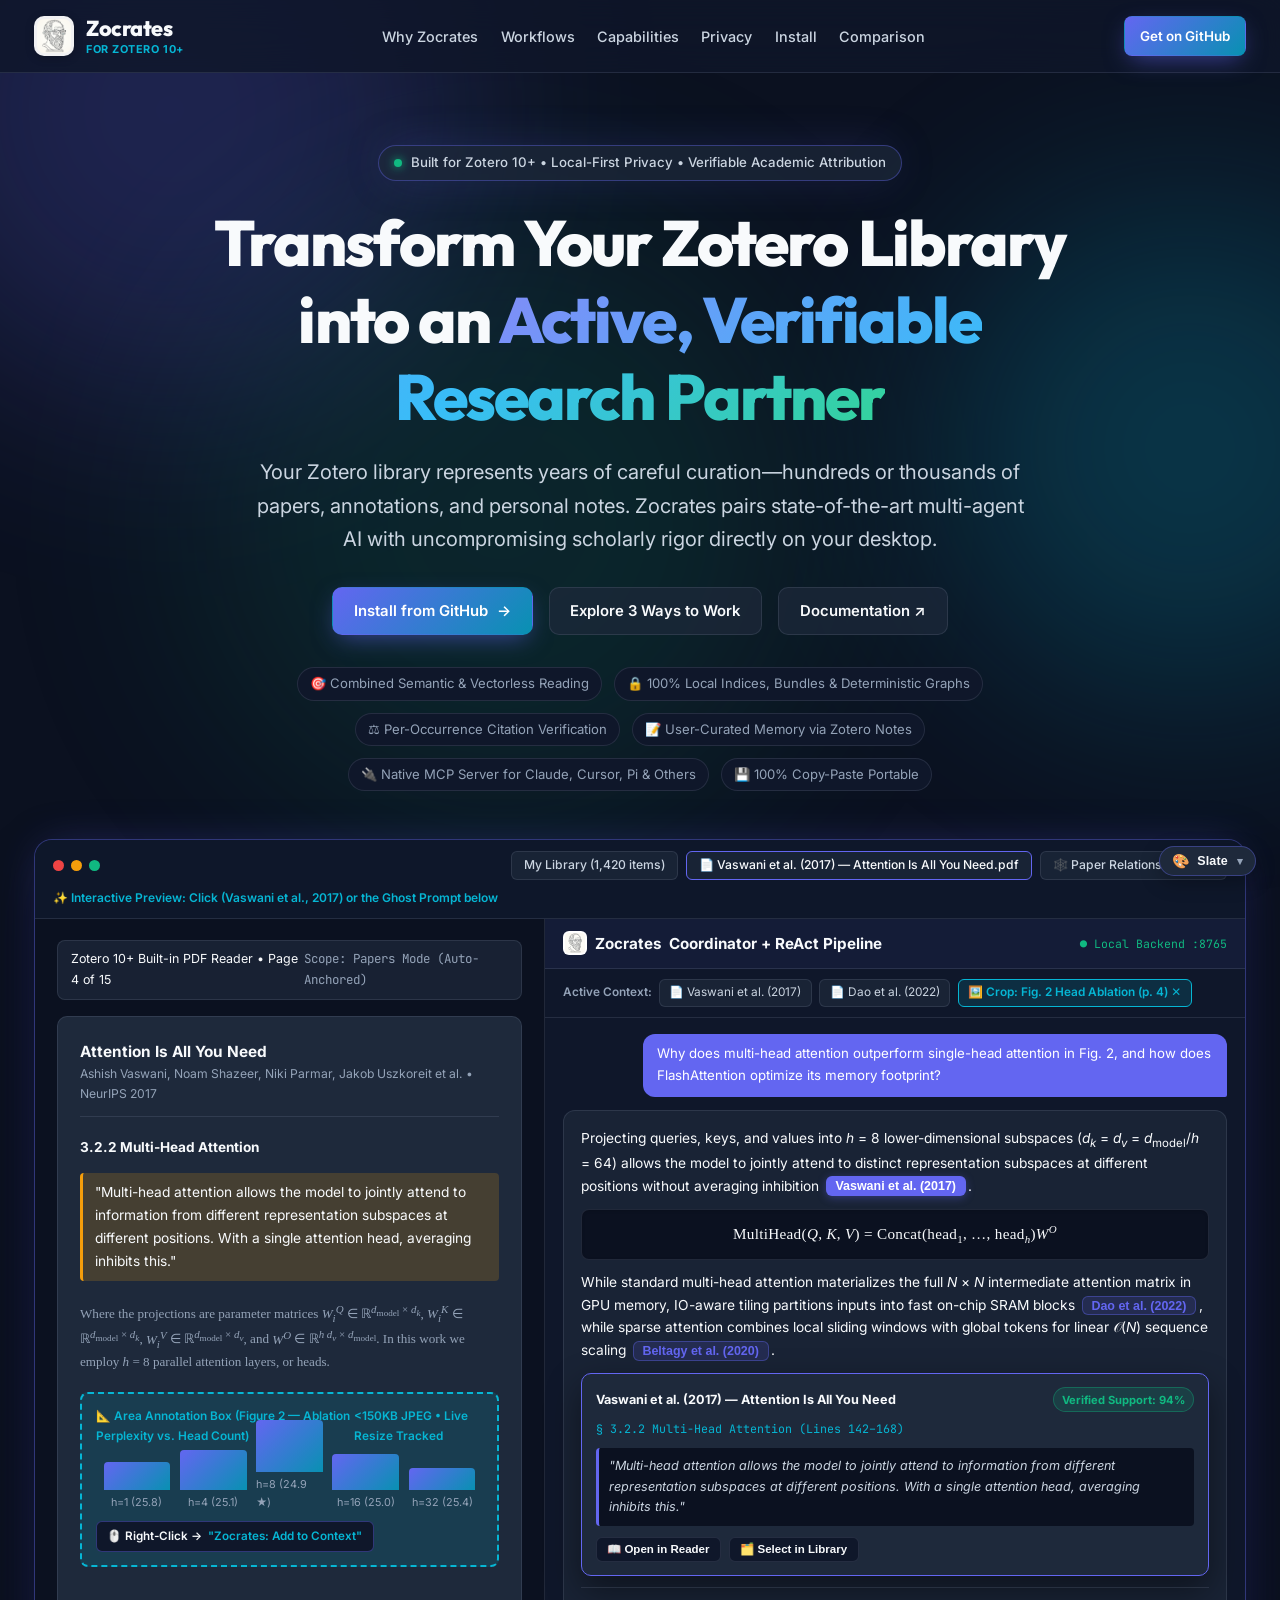
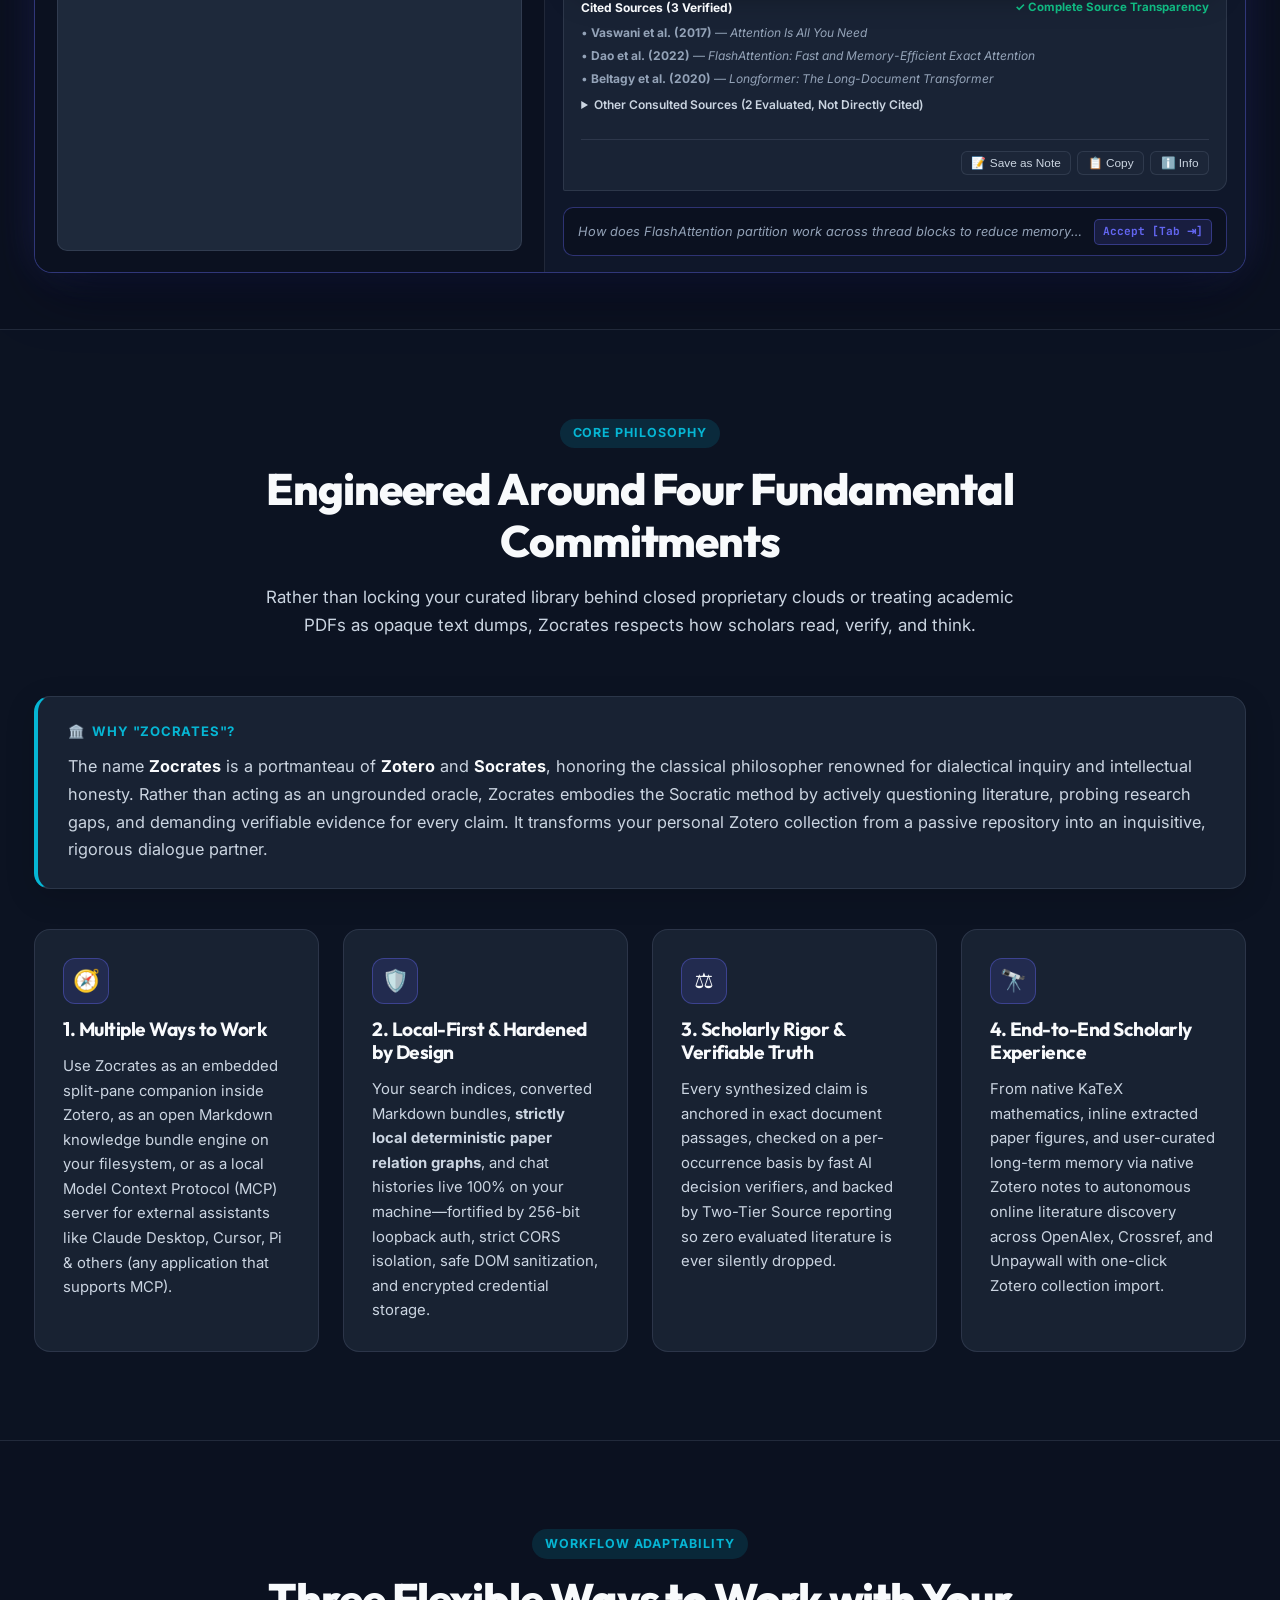
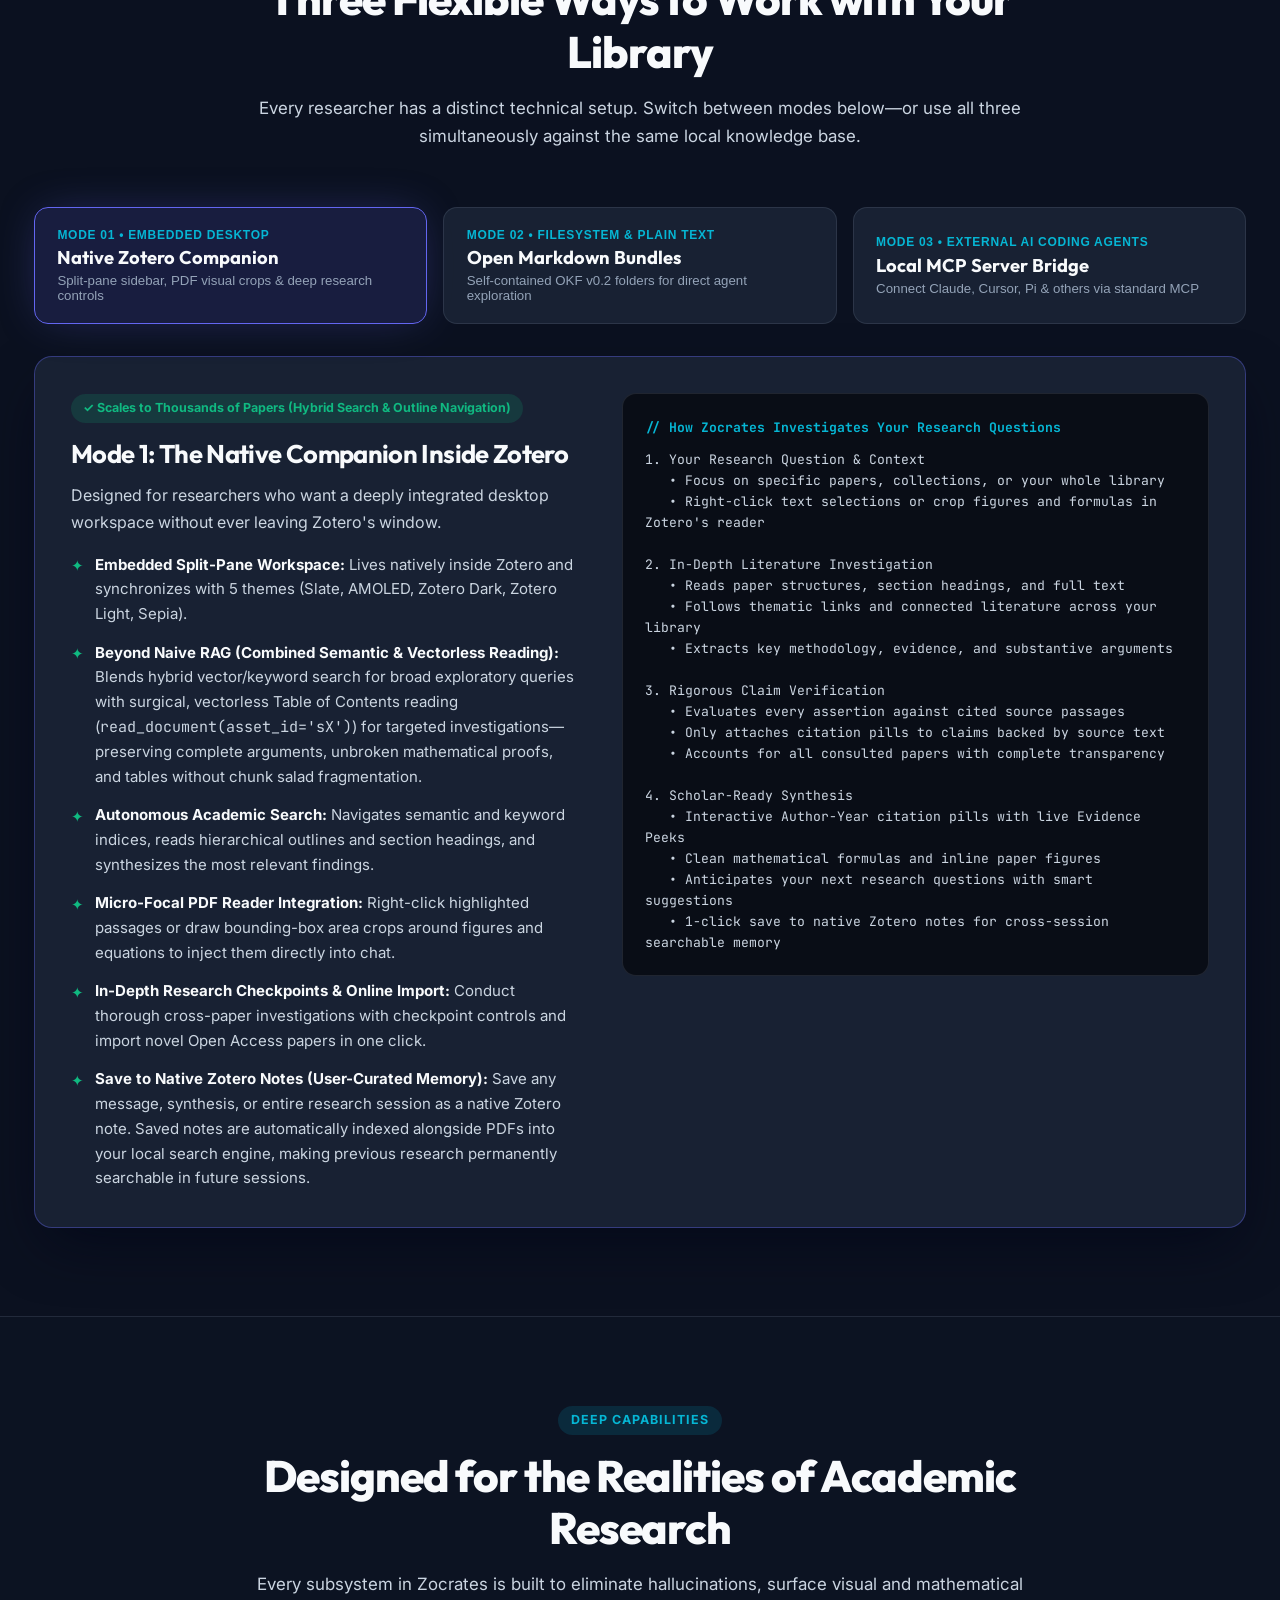
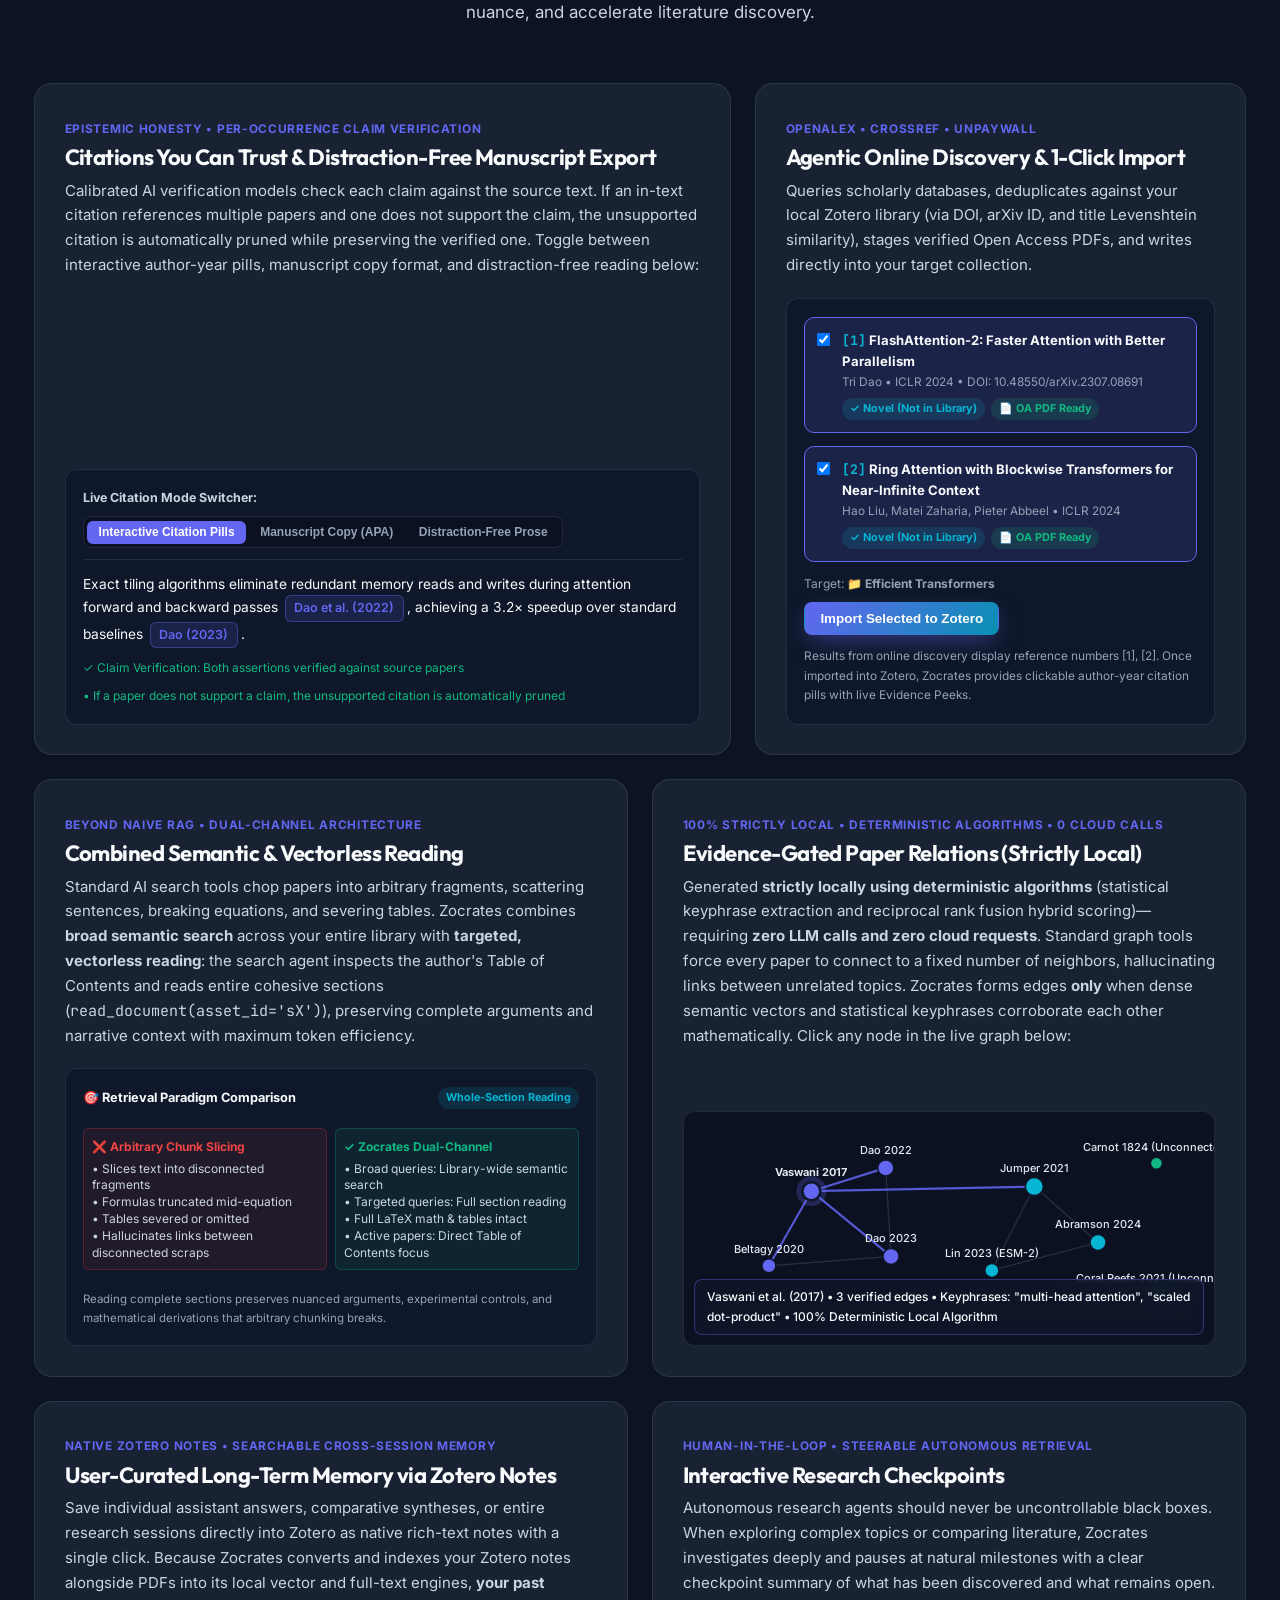
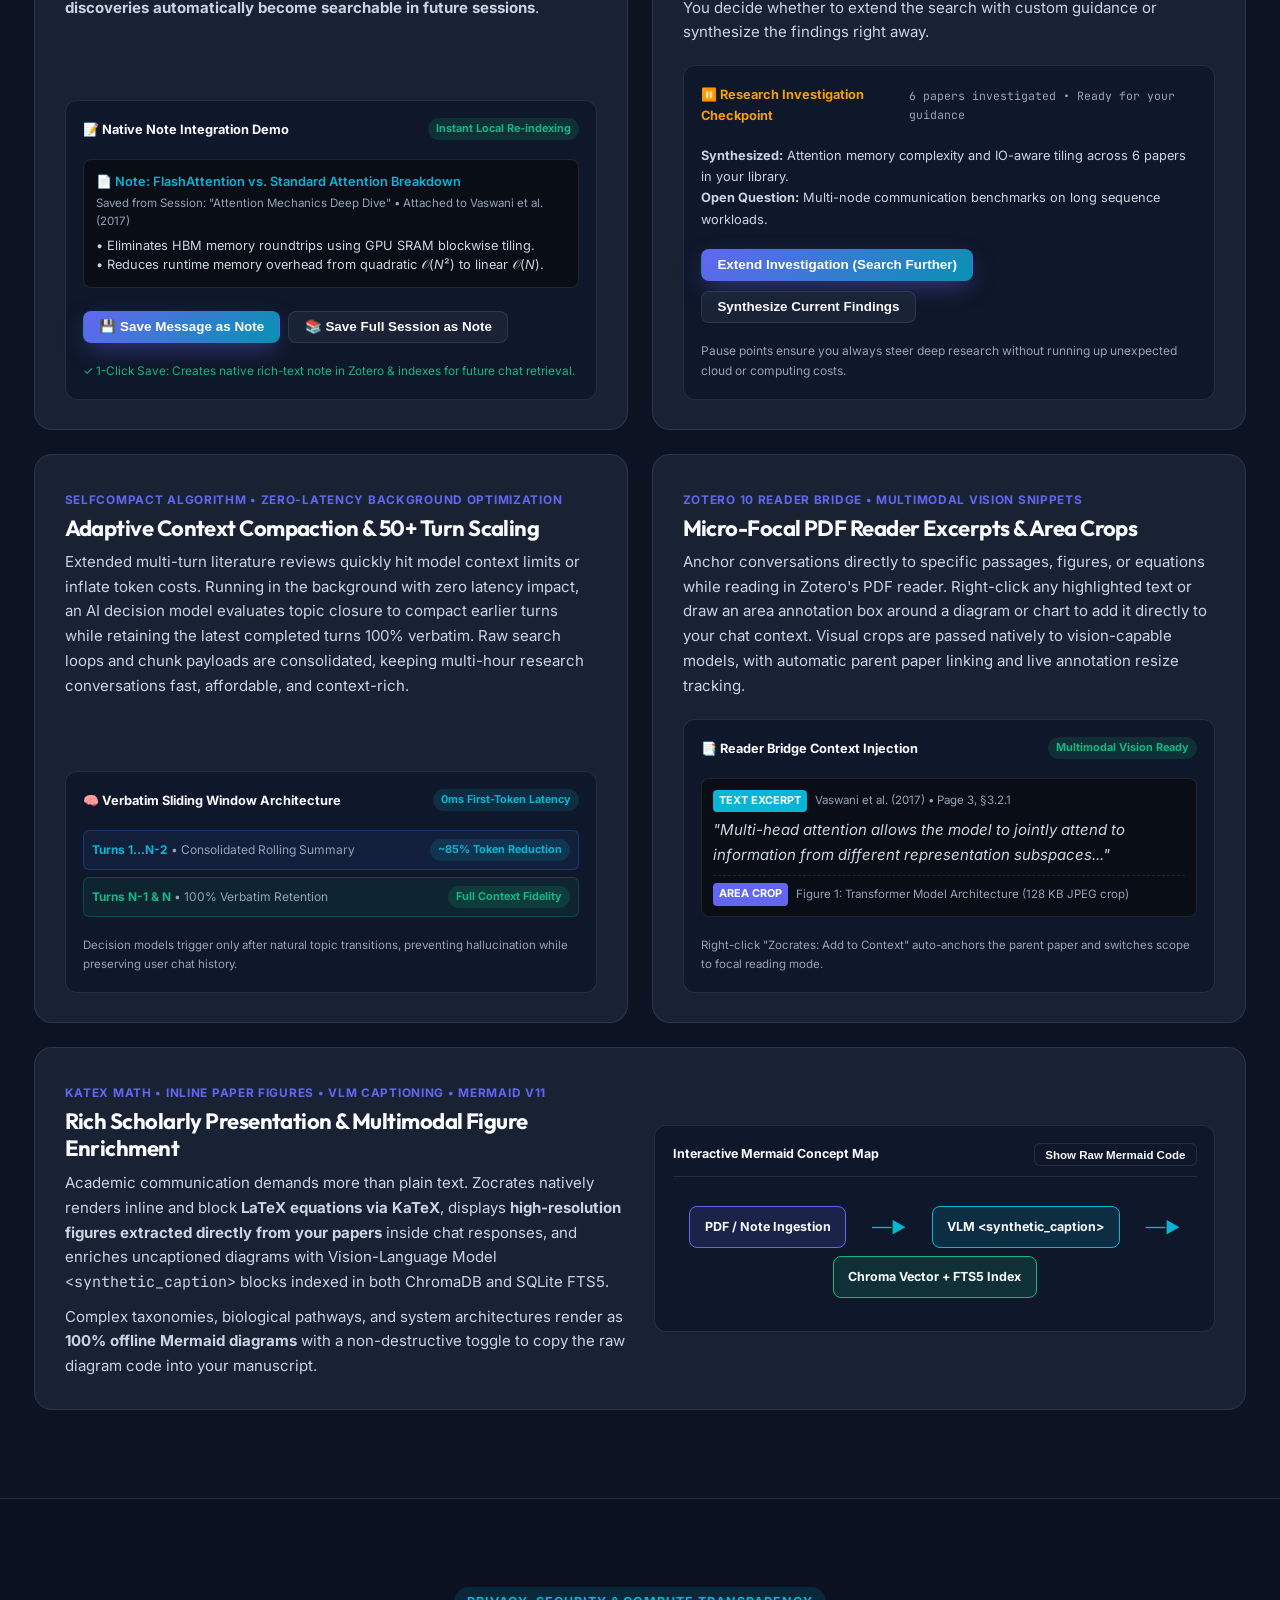
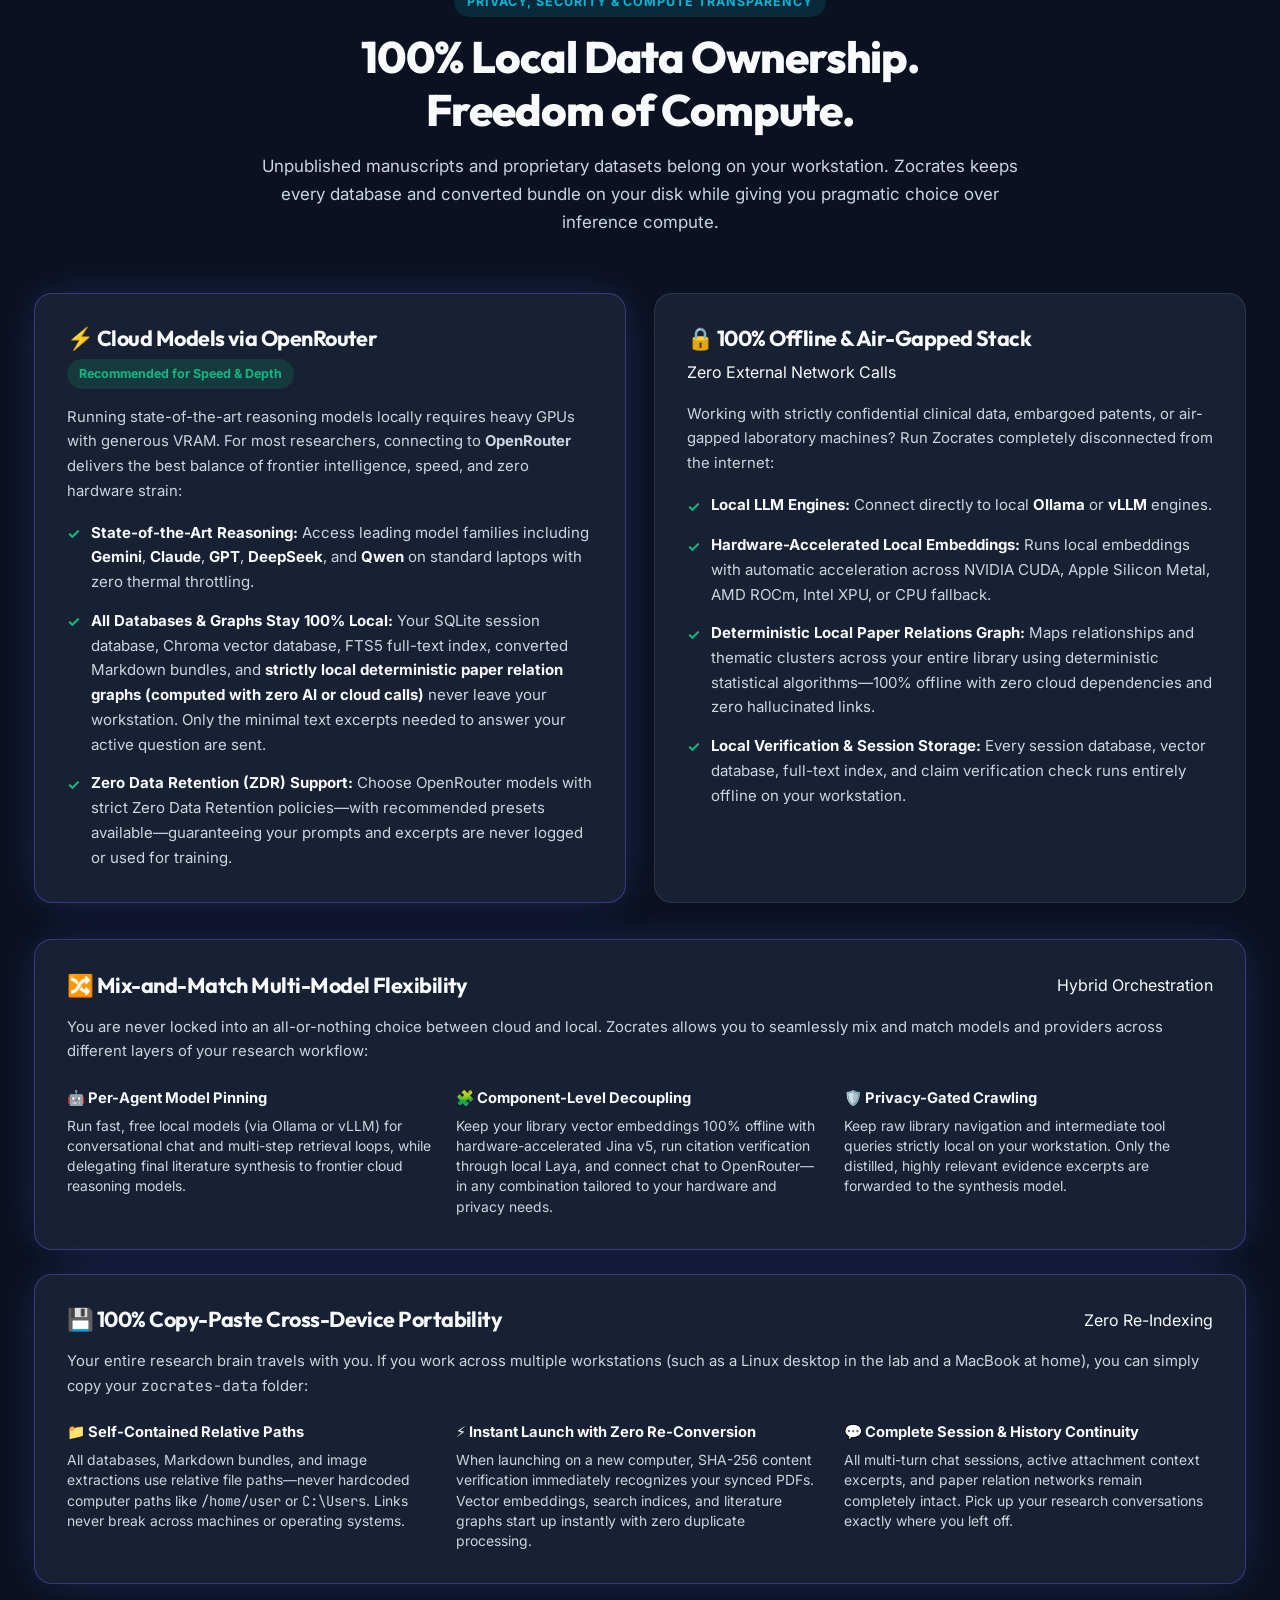
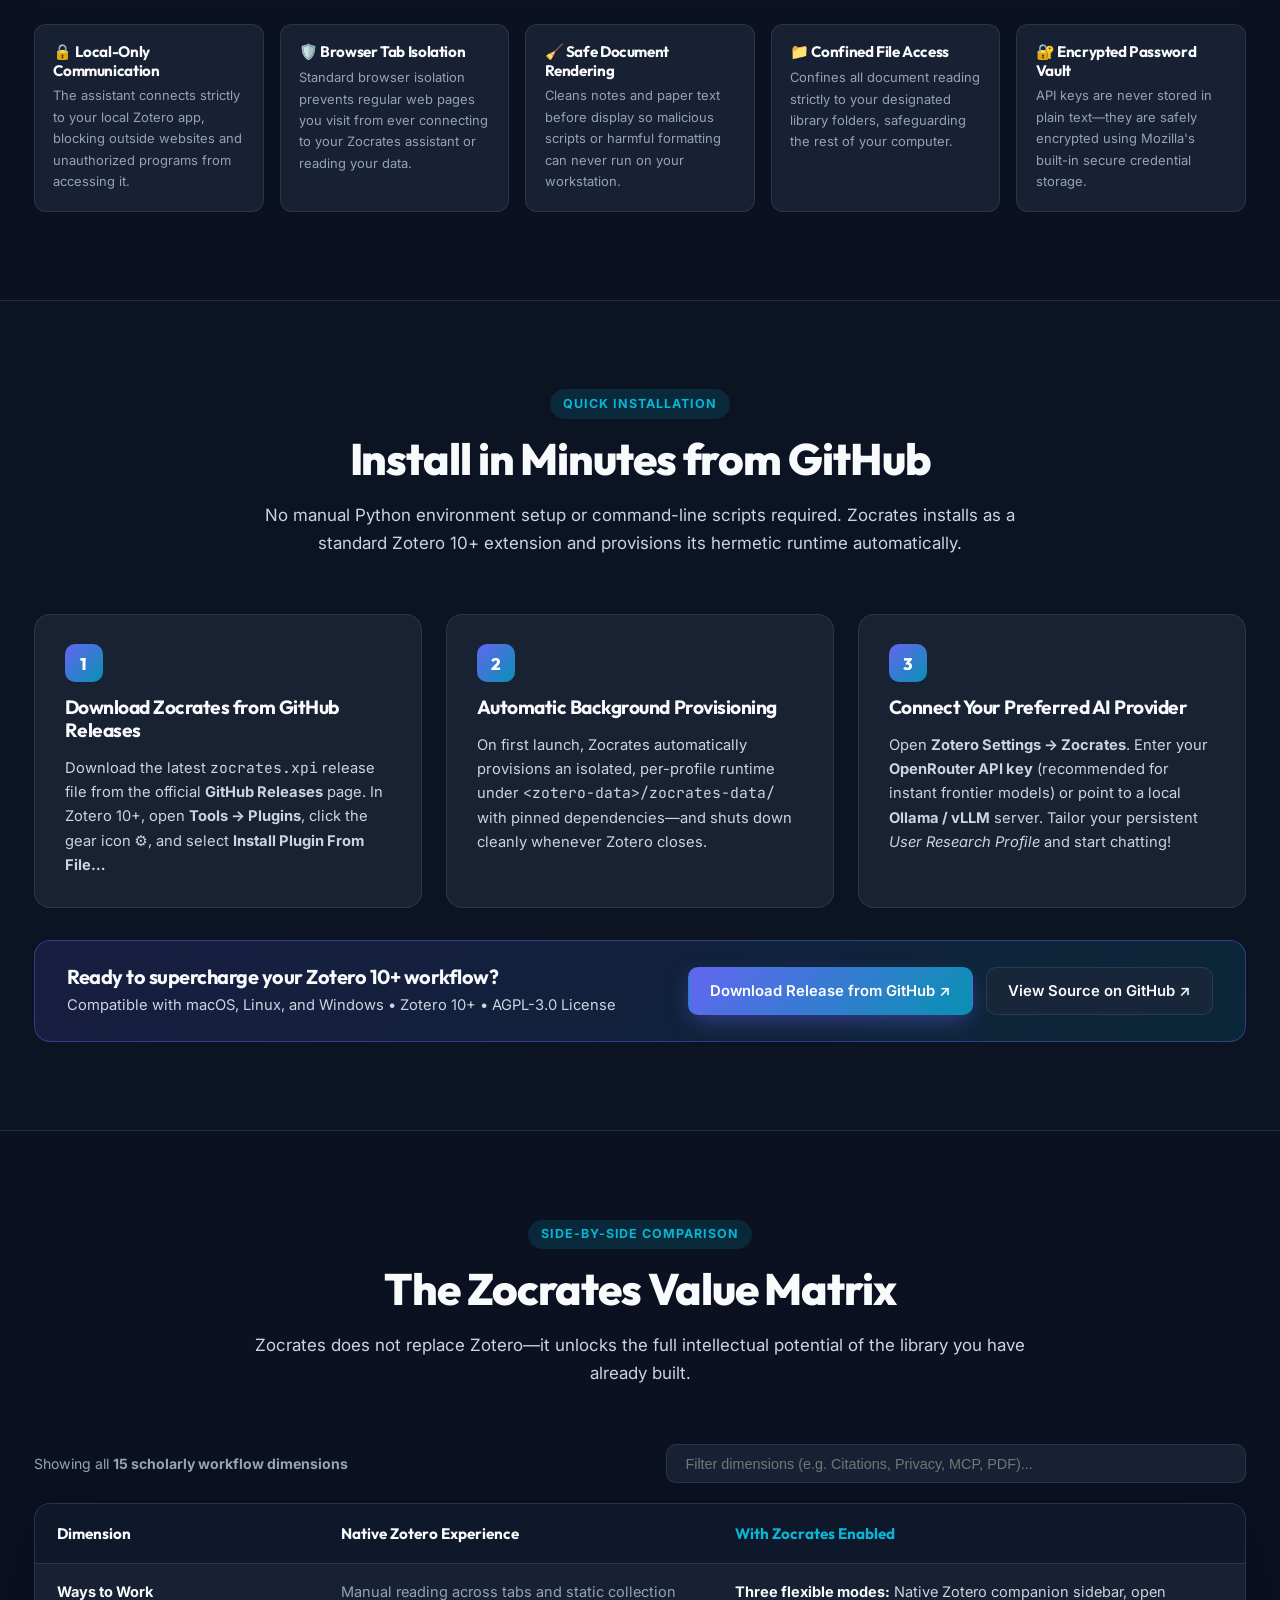
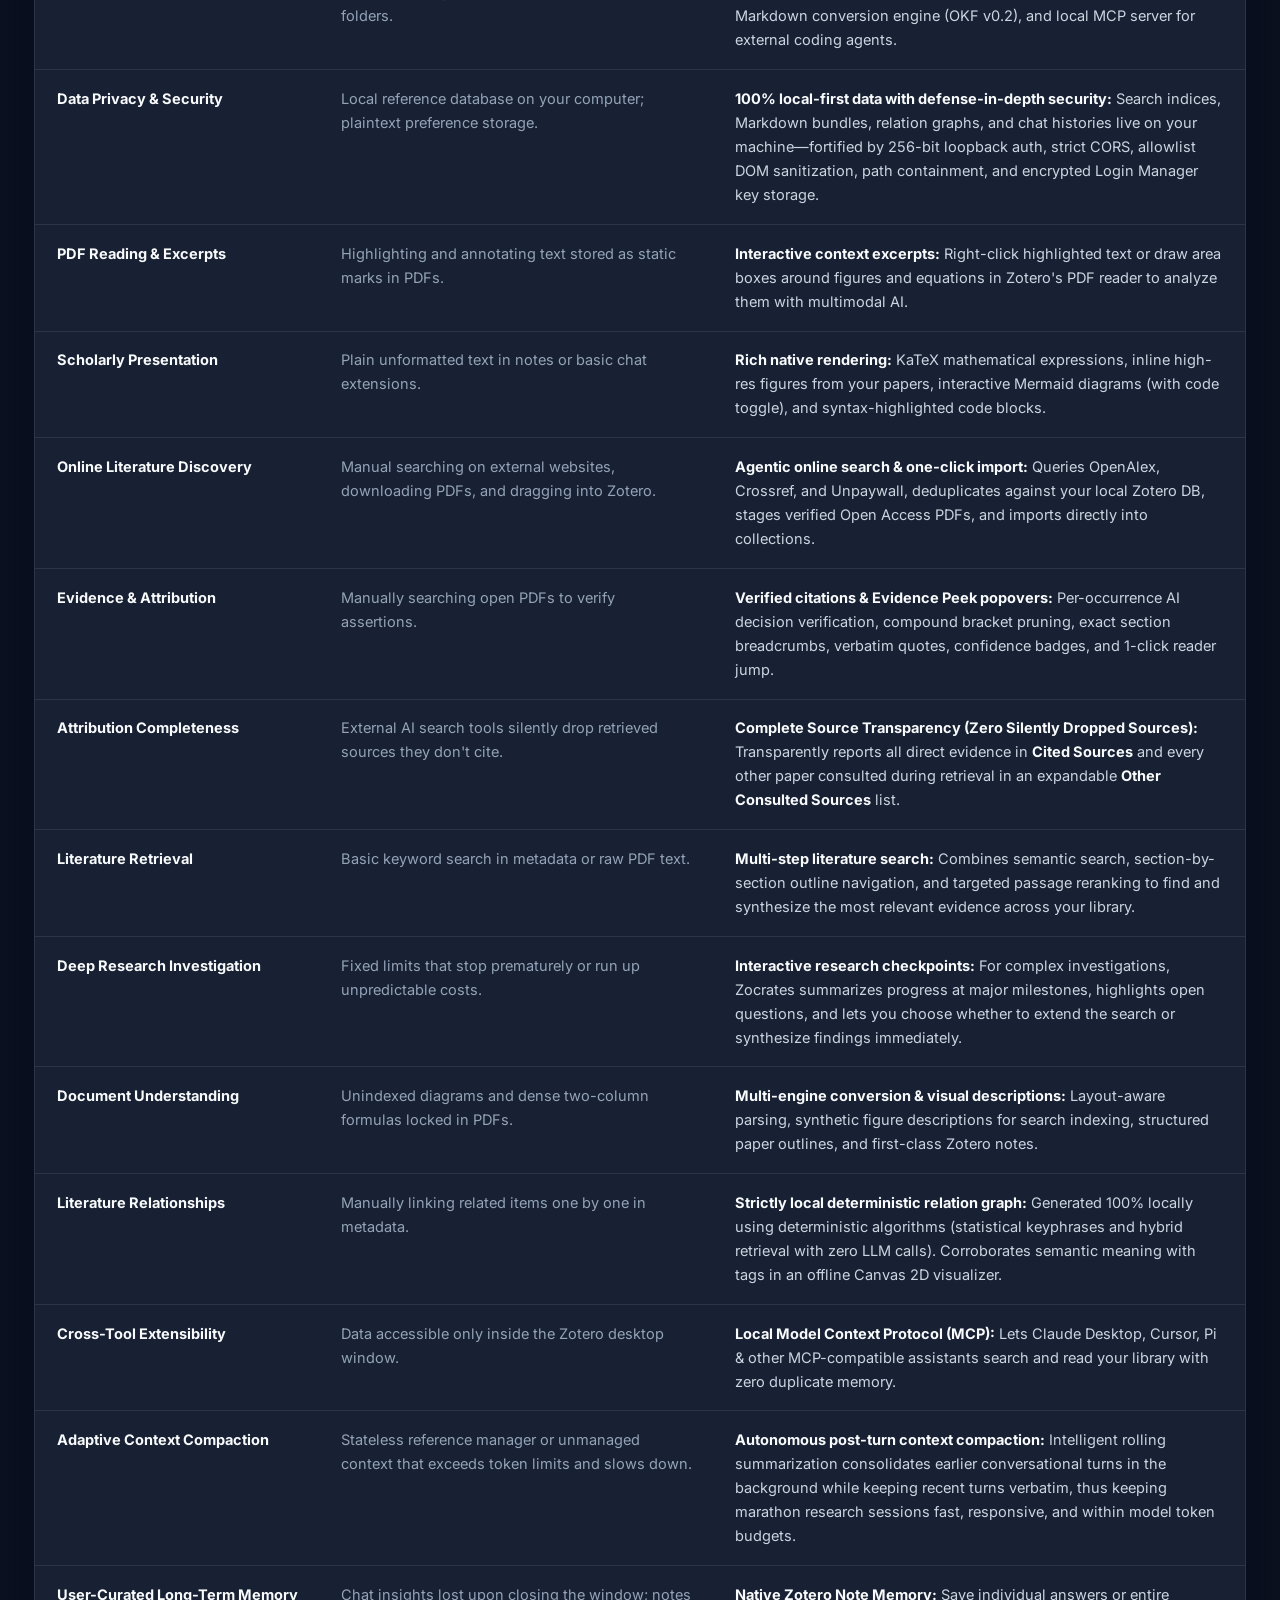
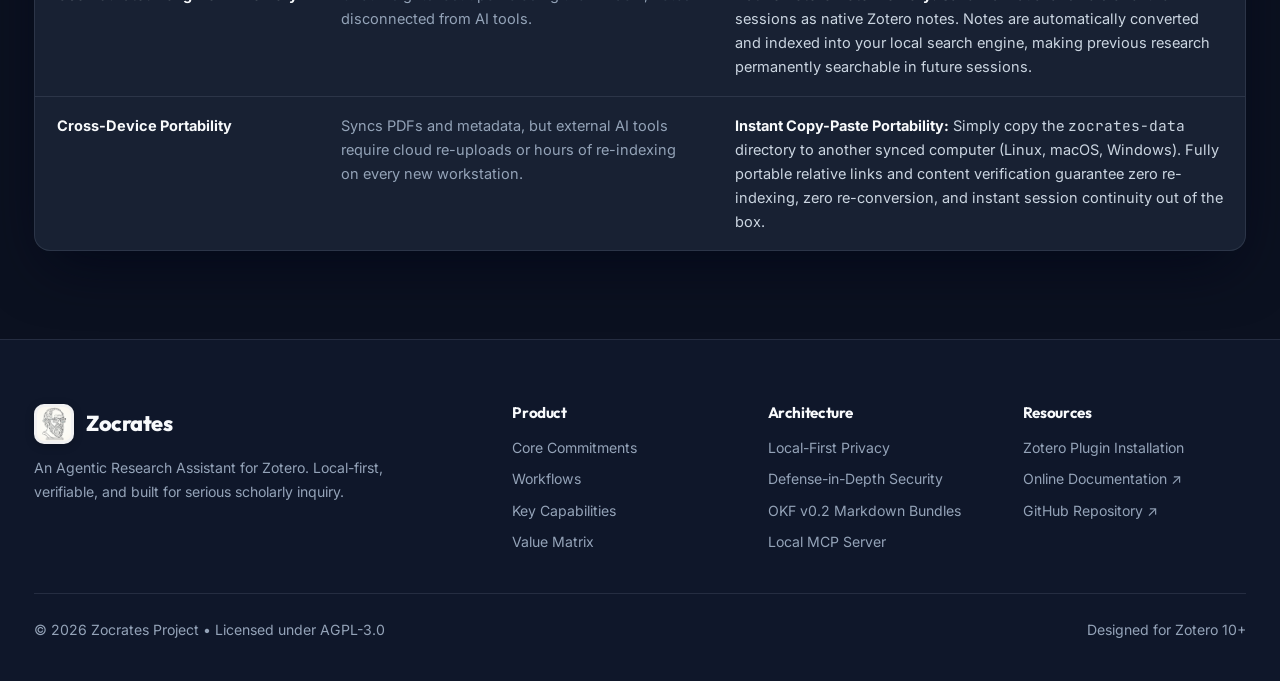
==== commit 295abb49: "docs: Add point about RAG/vectorless approach" ====
--- a/website/index.html
+++ b/website/index.html
@@ -82,6 +82,7 @@
           </div>
 
           <div class="hero-trust-pills">
+            <span class="trust-pill">🎯 Combined Semantic &amp; Vectorless Reading</span>
             <span class="trust-pill">🔒 100% Local Indices, Bundles &amp; Deterministic Graphs</span>
             <span class="trust-pill">⚖️ Per-Occurrence Citation Verification</span>
             <span class="trust-pill">📝 User-Curated Memory via Zotero Notes</span>
@@ -377,6 +378,10 @@
               </li>
               <li>
                 <span class="check-bullet">✦</span>
+                <div><strong>Beyond Naive RAG (Combined Semantic &amp; Vectorless Reading):</strong> Blends hybrid vector/keyword search for broad exploratory queries with surgical, vectorless Table of Contents reading (<code>read_document(asset_id='sX')</code>) for targeted investigations—preserving complete arguments, unbroken mathematical proofs, and tables without chunk salad fragmentation.</div>
+              </li>
+              <li>
+                <span class="check-bullet">✦</span>
                 <div><strong>Autonomous Academic Search:</strong> Navigates semantic and keyword indices, reads hierarchical outlines and section headings, and synthesizes the most relevant findings.</div>
               </li>
               <li>
@@ -623,7 +628,48 @@
             </div>
           </article>
 
-          <!-- Bento 3: Evidence-Gated Paper Relations Network (Span 6) -->
+          <!-- Bento 3: Beyond Naive RAG (Combined Semantic & Vectorless Reading) (Span 6) -->
+          <article class="bento-card span-6">
+            <div>
+              <span class="bento-tag">Beyond Naive RAG • Dual-Channel Architecture</span>
+              <h3>Combined Semantic &amp; Vectorless Reading</h3>
+              <p style="margin-top:0.5rem;">
+                Standard AI search tools chop papers into arbitrary fragments, scattering sentences, breaking equations, and severing tables. Zocrates combines <strong>broad semantic search</strong> across your entire library with <strong>targeted, vectorless reading</strong>: the search agent inspects the author's Table of Contents and reads entire cohesive sections (<code>read_document(asset_id='sX')</code>), preserving complete arguments and narrative context with maximum token efficiency.
+              </p>
+            </div>
+
+            <div class="interactive-widget">
+              <div style="display:flex; justify-content:space-between; align-items:center; margin-bottom:0.4rem;">
+                <span style="font-size:0.8rem; font-weight:700; color:var(--text-main);">🎯 Retrieval Paradigm Comparison</span>
+                <span class="mini-badge novel">Whole-Section Reading</span>
+              </div>
+              <div style="display:grid; grid-template-columns: 1fr 1fr; gap:0.5rem; font-size:0.75rem;">
+                <div style="background:rgba(239,68,68,0.08); border:1px solid rgba(239,68,68,0.25); border-radius:6px; padding:0.5rem;">
+                  <div style="font-weight:700; color:#ef4444; margin-bottom:0.25rem;">❌ Arbitrary Chunk Slicing</div>
+                  <div style="color:var(--text-secondary); line-height:1.4;">
+                    • Slices text into disconnected fragments<br/>
+                    • Formulas truncated mid-equation<br/>
+                    • Tables severed or omitted<br/>
+                    • Hallucinates links between disconnected scraps
+                  </div>
+                </div>
+                <div style="background:rgba(16,185,129,0.08); border:1px solid rgba(16,185,129,0.25); border-radius:6px; padding:0.5rem;">
+                  <div style="font-weight:700; color:#10b981; margin-bottom:0.25rem;">✓ Zocrates Dual-Channel</div>
+                  <div style="color:var(--text-secondary); line-height:1.4;">
+                    • Broad queries: Library-wide semantic search<br/>
+                    • Targeted queries: Full section reading<br/>
+                    • Full LaTeX math &amp; tables intact<br/>
+                    • Active papers: Direct Table of Contents focus
+                  </div>
+                </div>
+              </div>
+              <div style="font-size:0.72rem; color:var(--text-muted); margin-top:0.4rem;">
+                Reading complete sections preserves nuanced arguments, experimental controls, and mathematical derivations that arbitrary chunking breaks.
+              </div>
+            </div>
+          </article>
+
+          <!-- Bento 4: Evidence-Gated Paper Relations Network (Span 6) -->
           <article class="bento-card span-6">
             <div>
               <span class="bento-tag">100% Strictly Local • Deterministic Algorithms • 0 Cloud Calls</span>
@@ -674,13 +720,13 @@
             </div>
           </article>
 
-          <!-- Bento 5: Guided Deep Research & Adaptive Context Compaction (Span 6) -->
+          <!-- Bento 6: Interactive Research Checkpoints (Human-in-the-Loop) (Span 6) -->
           <article class="bento-card span-6">
             <div>
-              <span class="bento-tag">Guided In-Depth Research • Adaptive Context Compaction</span>
-              <h3>Interactive Research Checkpoints &amp; Adaptive Context Compaction</h3>
+              <span class="bento-tag">Human-in-the-Loop • Steerable Autonomous Retrieval</span>
+              <h3>Interactive Research Checkpoints</h3>
               <p style="margin-top:0.5rem;">
-                When exploring complex, multi-paper research questions, Zocrates investigates deeply and pauses at natural milestones with a clear checkpoint summary of what has been discovered and what remains open. You decide whether to extend the search to uncover more papers or synthesize the findings right away. Meanwhile, <strong>adaptive context compaction</strong> intelligently consolidates earlier conversational turns in the background, keeping extended multi-turn research sessions fast, responsive, and within model token budgets without losing context.
+                Autonomous research agents should never be uncontrollable black boxes. When exploring complex topics or comparing literature, Zocrates investigates deeply and pauses at natural milestones with a clear checkpoint summary of what has been discovered and what remains open. You decide whether to extend the search with custom guidance or synthesize the findings right away.
               </p>
             </div>
 
@@ -689,7 +735,7 @@
                 <span style="font-size:0.8rem; font-weight:700; color:var(--warning);">⏸️ Research Investigation Checkpoint</span>
                 <span class="mono" style="font-size:0.72rem; color:var(--text-muted);">6 papers investigated • Ready for your guidance</span>
               </div>
-              <p style="font-size:0.8rem; color:var(--text-secondary);">
+              <p style="font-size:0.8rem; color:var(--text-secondary); margin:0.4rem 0;">
                 <strong>Synthesized:</strong> Attention memory complexity and IO-aware tiling across 6 papers in your library.<br/>
                 <strong>Open Question:</strong> Multi-node communication benchmarks on long sequence workloads.
               </p>
@@ -697,13 +743,84 @@
                 <button type="button" id="btn-hitl-extend" class="btn btn-primary btn-sm">Extend Investigation (Search Further)</button>
                 <button type="button" id="btn-hitl-synthesize" class="btn btn-secondary btn-sm">Synthesize Current Findings</button>
               </div>
-              <div id="hitl-budget-status" style="font-size:0.75rem; color:var(--text-muted);">
+              <div id="hitl-budget-status" style="font-size:0.75rem; color:var(--text-muted); margin-top:0.35rem;">
                 Pause points ensure you always steer deep research without running up unexpected cloud or computing costs.
               </div>
             </div>
           </article>
 
-          <!-- Bento 6: Rich Scholarly Presentation & Multimodal Figure Captioning (Span 12) -->
+          <!-- Bento 7: Autonomous Adaptive Context Compaction (Span 6) -->
+          <article class="bento-card span-6">
+            <div>
+              <span class="bento-tag">SelfCompact Algorithm • Zero-Latency Background Optimization</span>
+              <h3>Adaptive Context Compaction &amp; 50+ Turn Scaling</h3>
+              <p style="margin-top:0.5rem;">
+                Extended multi-turn literature reviews quickly hit model context limits or inflate token costs. Running in the background with zero latency impact, an AI decision model evaluates topic closure to compact earlier turns while retaining the latest completed turns 100% verbatim. Raw search loops and chunk payloads are consolidated, keeping multi-hour research conversations fast, affordable, and context-rich.
+              </p>
+            </div>
+
+            <div class="interactive-widget">
+              <div style="display:flex; justify-content:space-between; align-items:center; margin-bottom:0.4rem;">
+                <span style="font-size:0.8rem; font-weight:700; color:var(--text-main);">🧠 Verbatim Sliding Window Architecture</span>
+                <span class="mini-badge novel">0ms First-Token Latency</span>
+              </div>
+              <div style="display:flex; flex-direction:column; gap:0.45rem; font-size:0.75rem;">
+                <div style="background:rgba(59,130,246,0.08); border:1px solid rgba(59,130,246,0.25); border-radius:6px; padding:0.5rem; display:flex; justify-content:space-between; align-items:center;">
+                  <div>
+                    <span style="font-weight:700; color:var(--accent);">Turns 1…N-2</span>
+                    <span style="color:var(--text-muted);"> • Consolidated Rolling Summary</span>
+                  </div>
+                  <span class="mini-badge" style="background:var(--accent-soft); color:var(--accent);">~85% Token Reduction</span>
+                </div>
+                <div style="background:rgba(16,185,129,0.08); border:1px solid rgba(16,185,129,0.25); border-radius:6px; padding:0.5rem; display:flex; justify-content:space-between; align-items:center;">
+                  <div>
+                    <span style="font-weight:700; color:var(--success);">Turns N-1 &amp; N</span>
+                    <span style="color:var(--text-muted);"> • 100% Verbatim Retention</span>
+                  </div>
+                  <span class="mini-badge oa">Full Context Fidelity</span>
+                </div>
+              </div>
+              <div style="font-size:0.72rem; color:var(--text-muted); margin-top:0.4rem;">
+                Decision models trigger only after natural topic transitions, preventing hallucination while preserving user chat history.
+              </div>
+            </div>
+          </article>
+
+          <!-- Bento 8: Micro-Focal PDF Reader Excerpts & Area Crops (Span 6) -->
+          <article class="bento-card span-6">
+            <div>
+              <span class="bento-tag">Zotero 10 Reader Bridge • Multimodal Vision Snippets</span>
+              <h3>Micro-Focal PDF Reader Excerpts &amp; Area Crops</h3>
+              <p style="margin-top:0.5rem;">
+                Anchor conversations directly to specific passages, figures, or equations while reading in Zotero's PDF reader. Right-click any highlighted text or draw an area annotation box around a diagram or chart to add it directly to your chat context. Visual crops are passed natively to vision-capable models, with automatic parent paper linking and live annotation resize tracking.
+              </p>
+            </div>
+
+            <div class="interactive-widget">
+              <div style="display:flex; justify-content:space-between; align-items:center; margin-bottom:0.4rem;">
+                <span style="font-size:0.8rem; font-weight:700; color:var(--text-main);">📑 Reader Bridge Context Injection</span>
+                <span class="mini-badge oa">Multimodal Vision Ready</span>
+              </div>
+              <div style="background:var(--code-bg); border:1px solid var(--border); border-radius:8px; padding:0.65rem; font-size:0.78rem;">
+                <div style="display:flex; align-items:center; gap:0.5rem; margin-bottom:0.35rem;">
+                  <span style="background:var(--accent); color:#fff; border-radius:4px; padding:0.15rem 0.4rem; font-size:0.68rem; font-weight:700;">TEXT EXCERPT</span>
+                  <span style="color:var(--text-muted); font-size:0.72rem;">Vaswani et al. (2017) • Page 3, §3.2.1</span>
+                </div>
+                <p style="color:var(--text-secondary); margin:0; font-style:italic;">
+                  "Multi-head attention allows the model to jointly attend to information from different representation subspaces..."
+                </p>
+                <div style="display:flex; align-items:center; gap:0.5rem; margin-top:0.45rem; padding-top:0.45rem; border-top:1px dashed var(--border);">
+                  <span style="background:var(--primary); color:#fff; border-radius:4px; padding:0.15rem 0.4rem; font-size:0.68rem; font-weight:700;">AREA CROP</span>
+                  <span style="color:var(--text-muted); font-size:0.72rem;">Figure 1: Transformer Model Architecture (128 KB JPEG crop)</span>
+                </div>
+              </div>
+              <div style="font-size:0.72rem; color:var(--text-muted); margin-top:0.4rem;">
+                Right-click "Zocrates: Add to Context" auto-anchors the parent paper and switches scope to focal reading mode.
+              </div>
+            </div>
+          </article>
+
+          <!-- Bento 9: Rich Scholarly Presentation & Multimodal Figure Captioning (Span 12) -->
           <article class="bento-card span-12">
             <div style="display:grid; grid-template-columns: repeat(auto-fit, minmax(300px, 1fr)); gap:1.75rem; align-items:center;">
               <div>
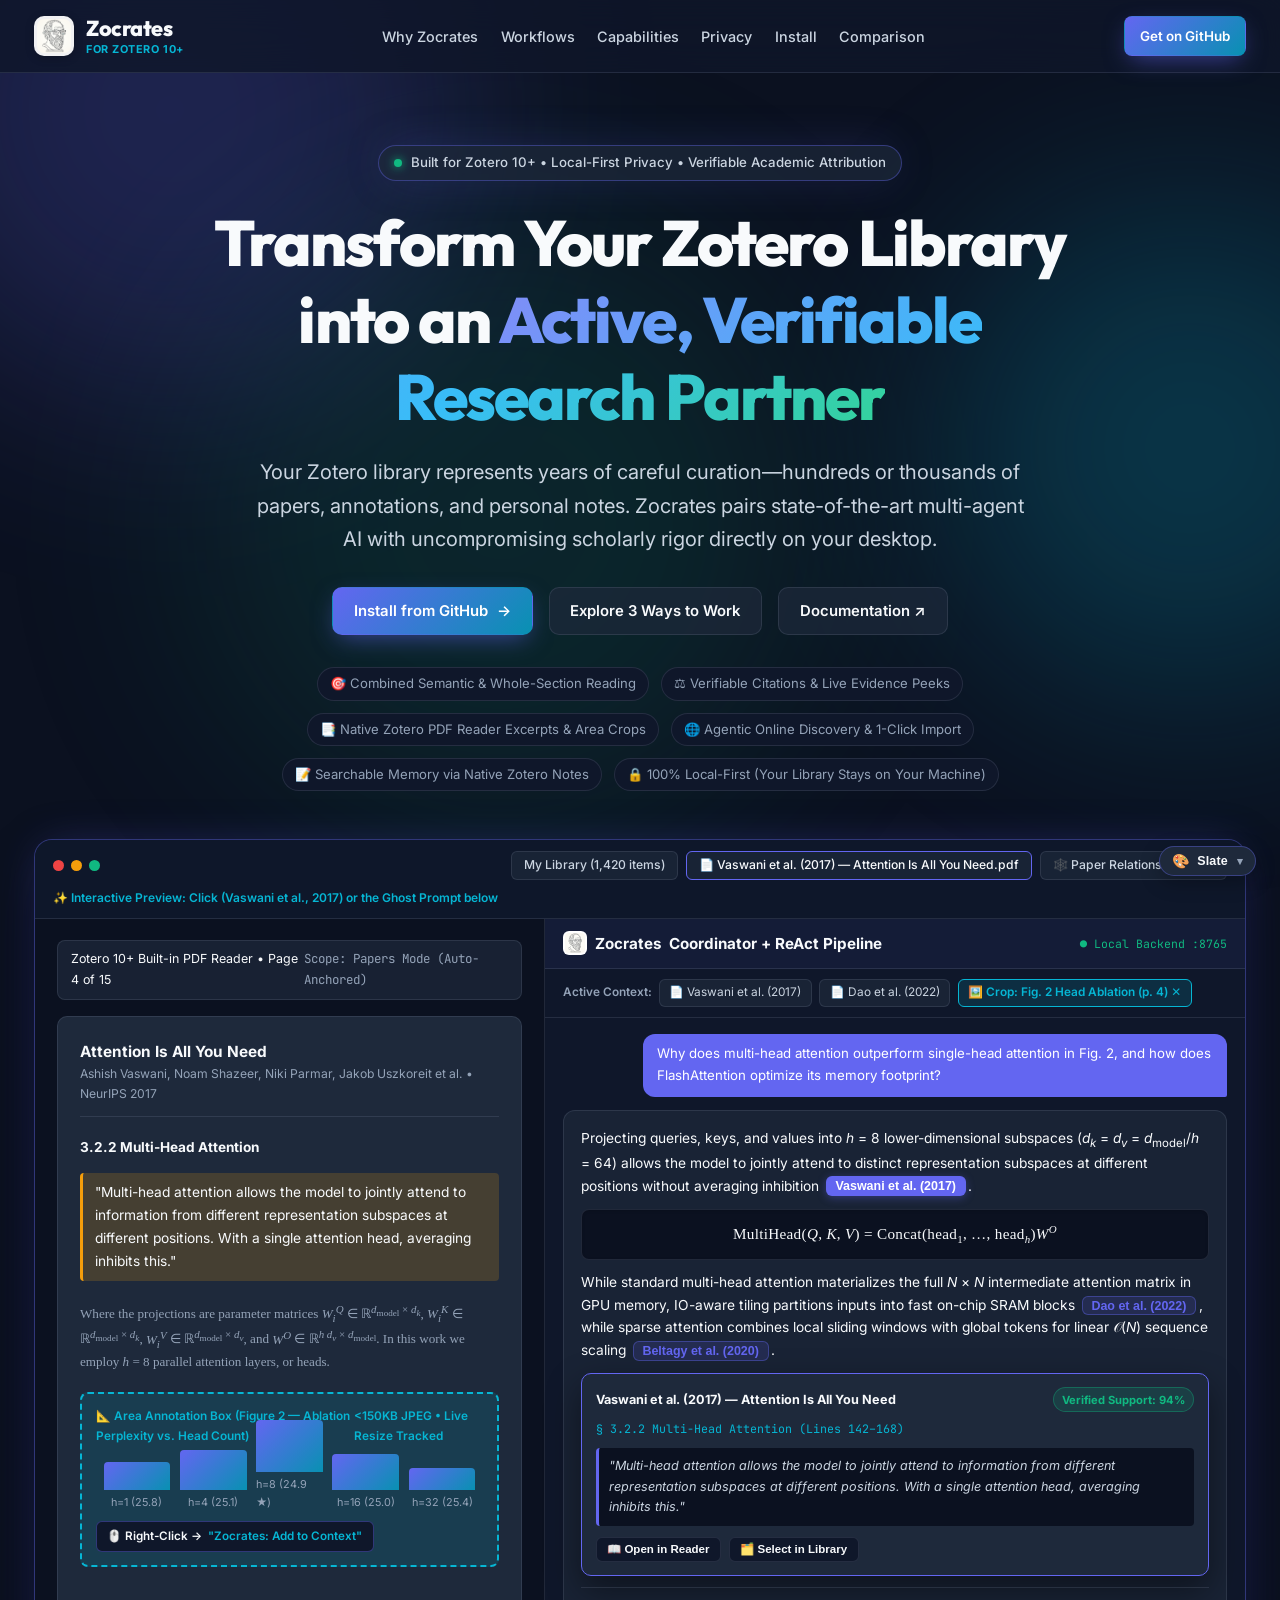
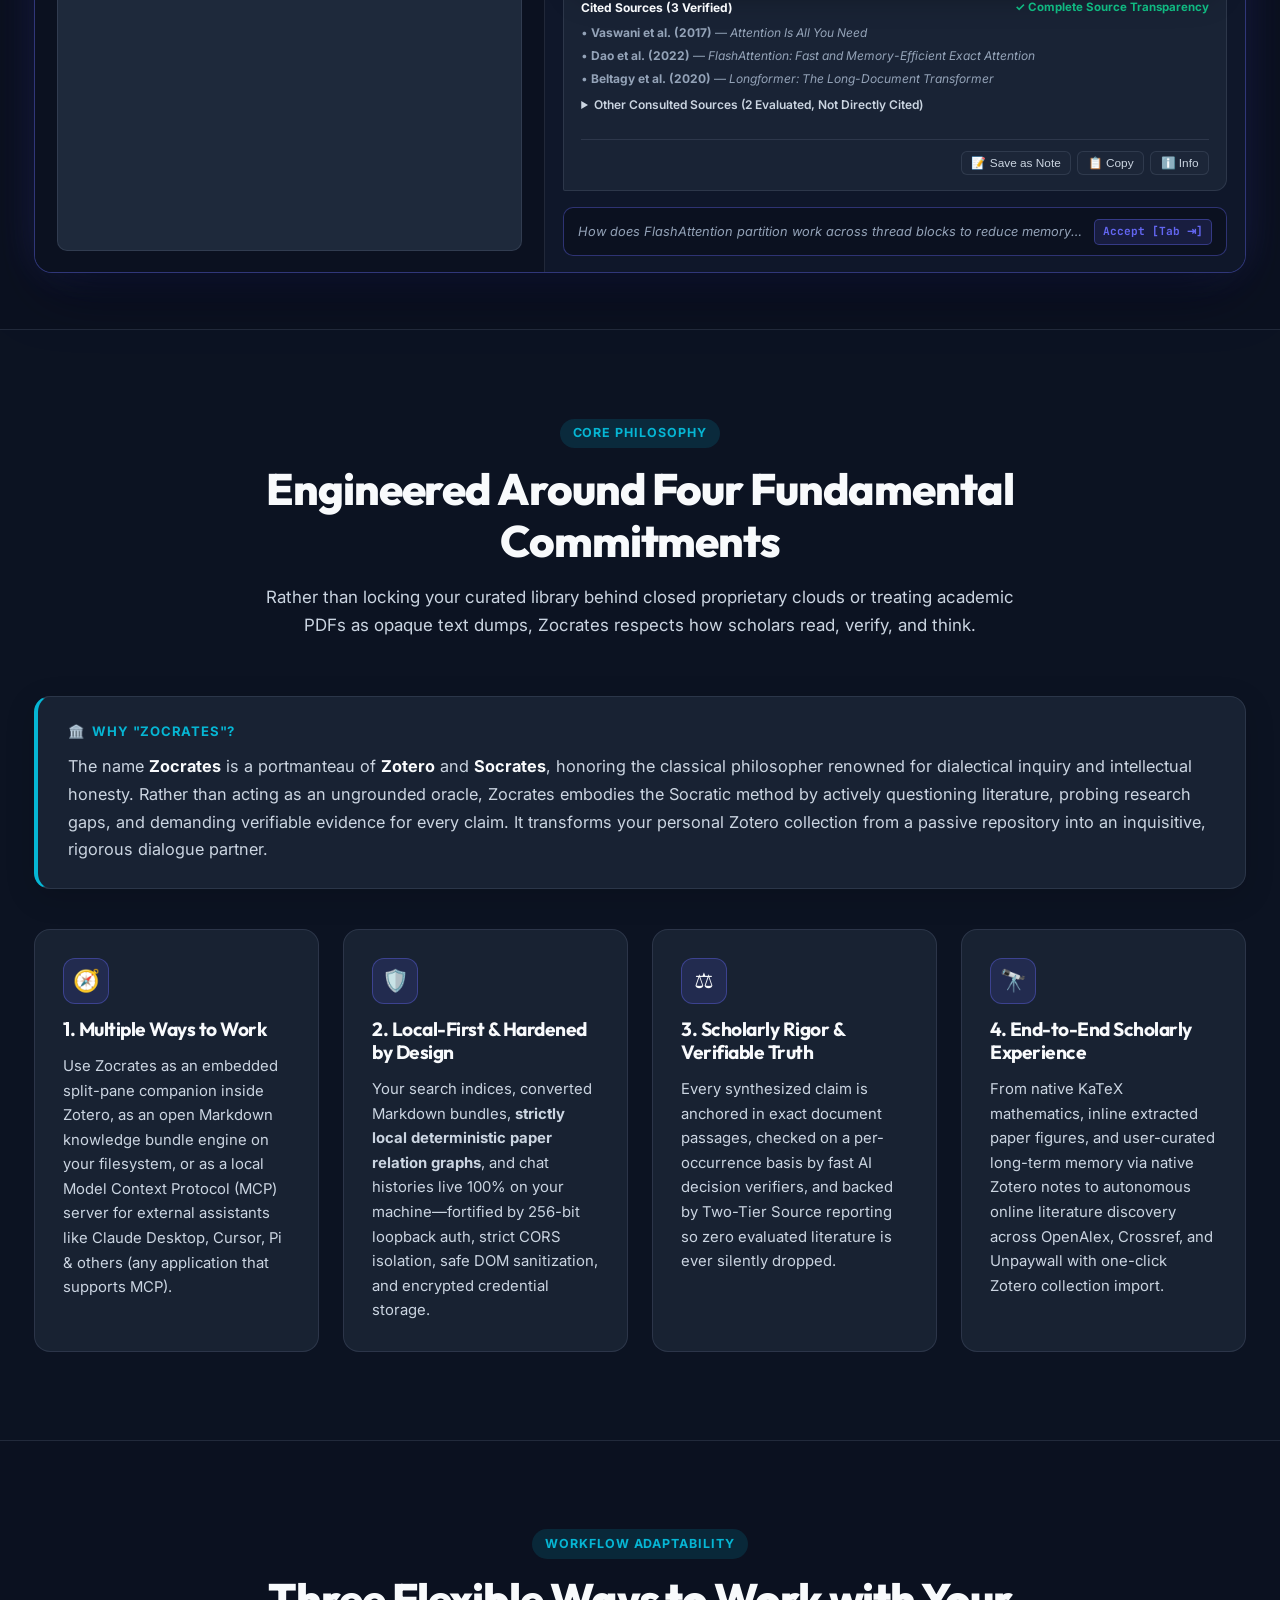
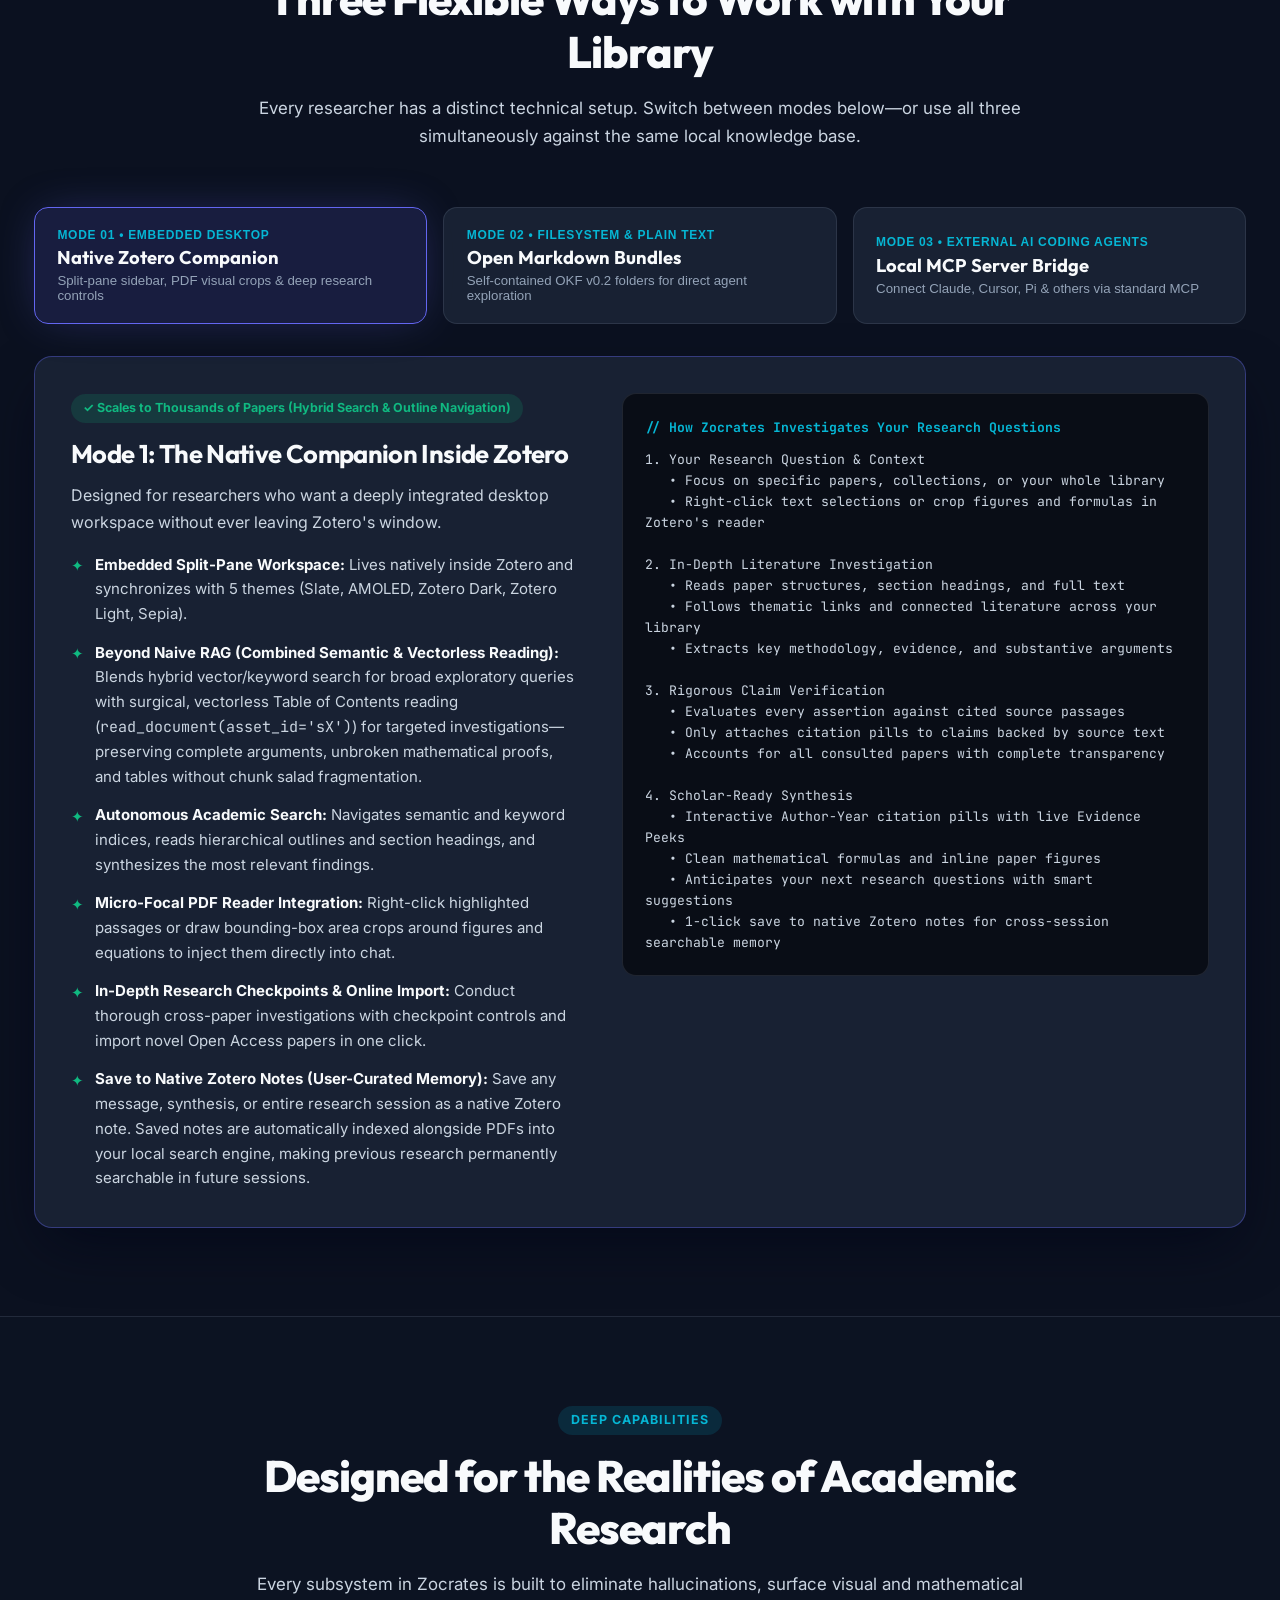
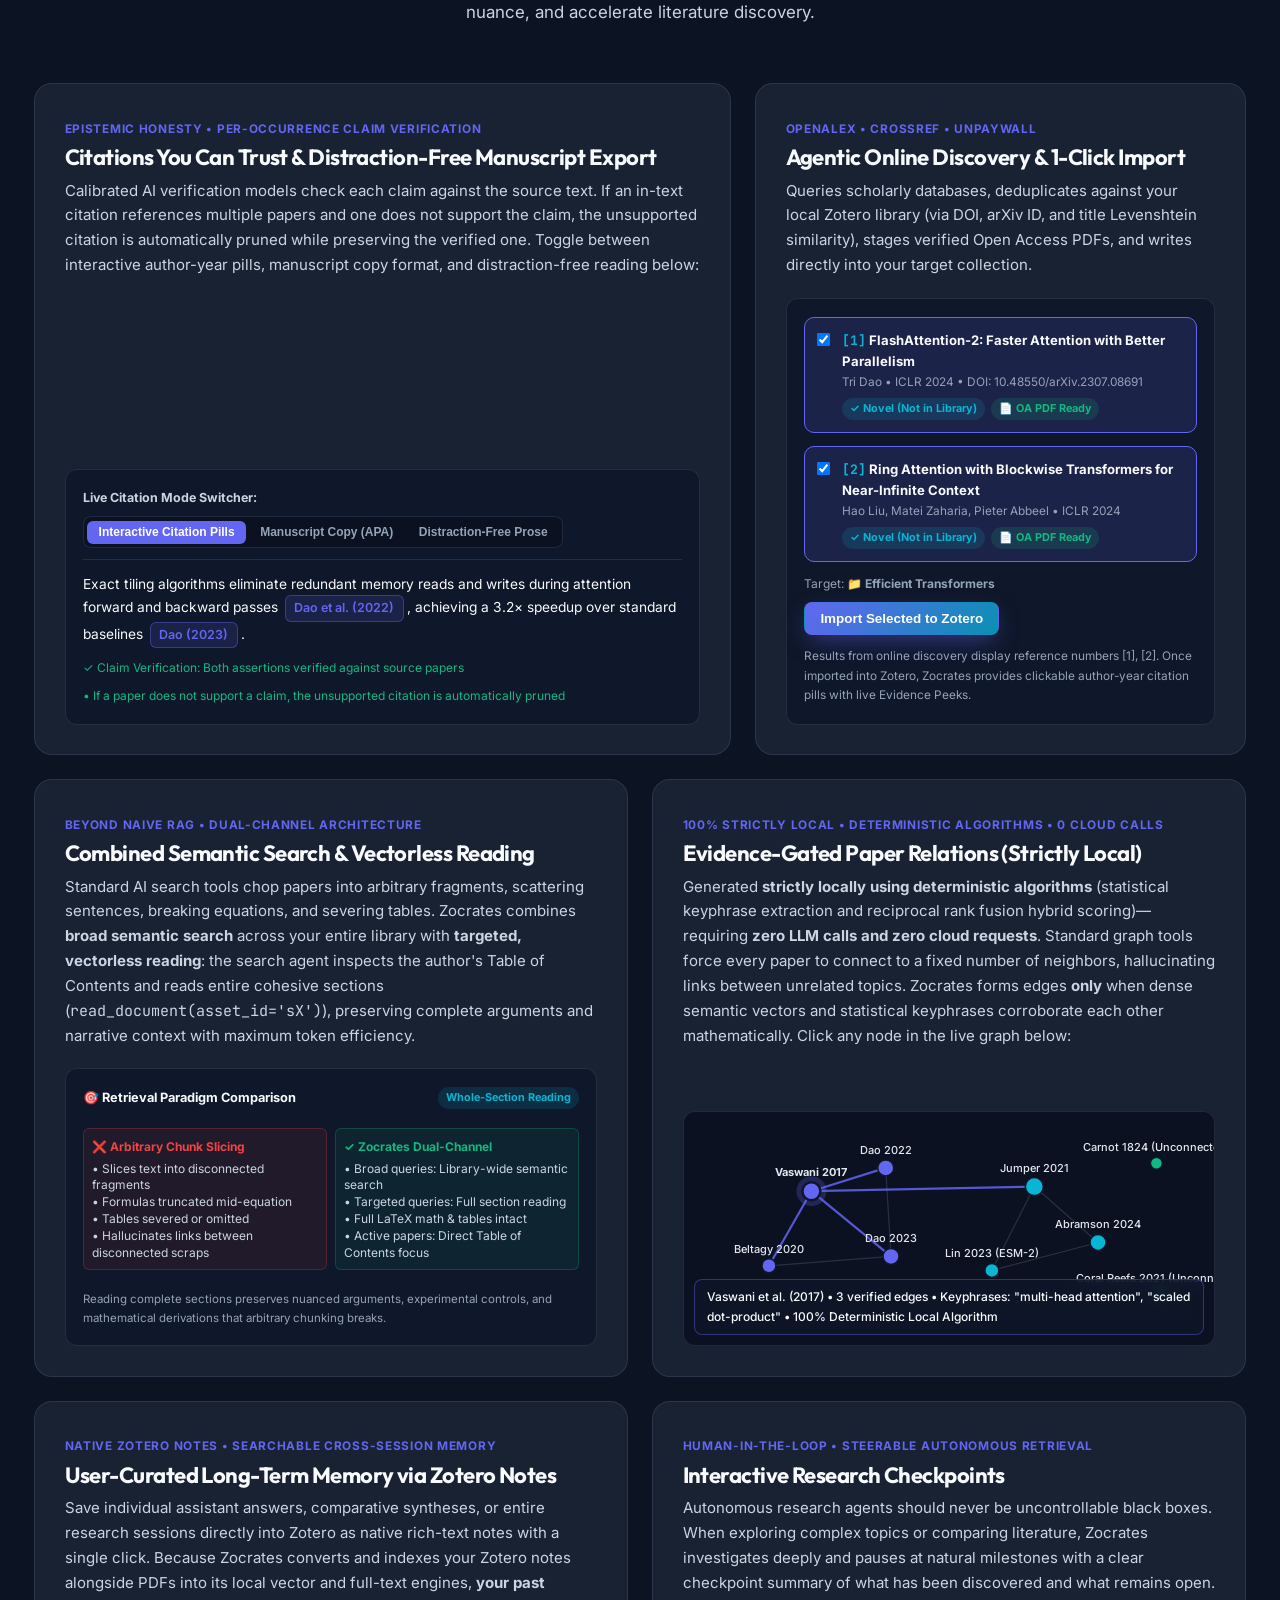
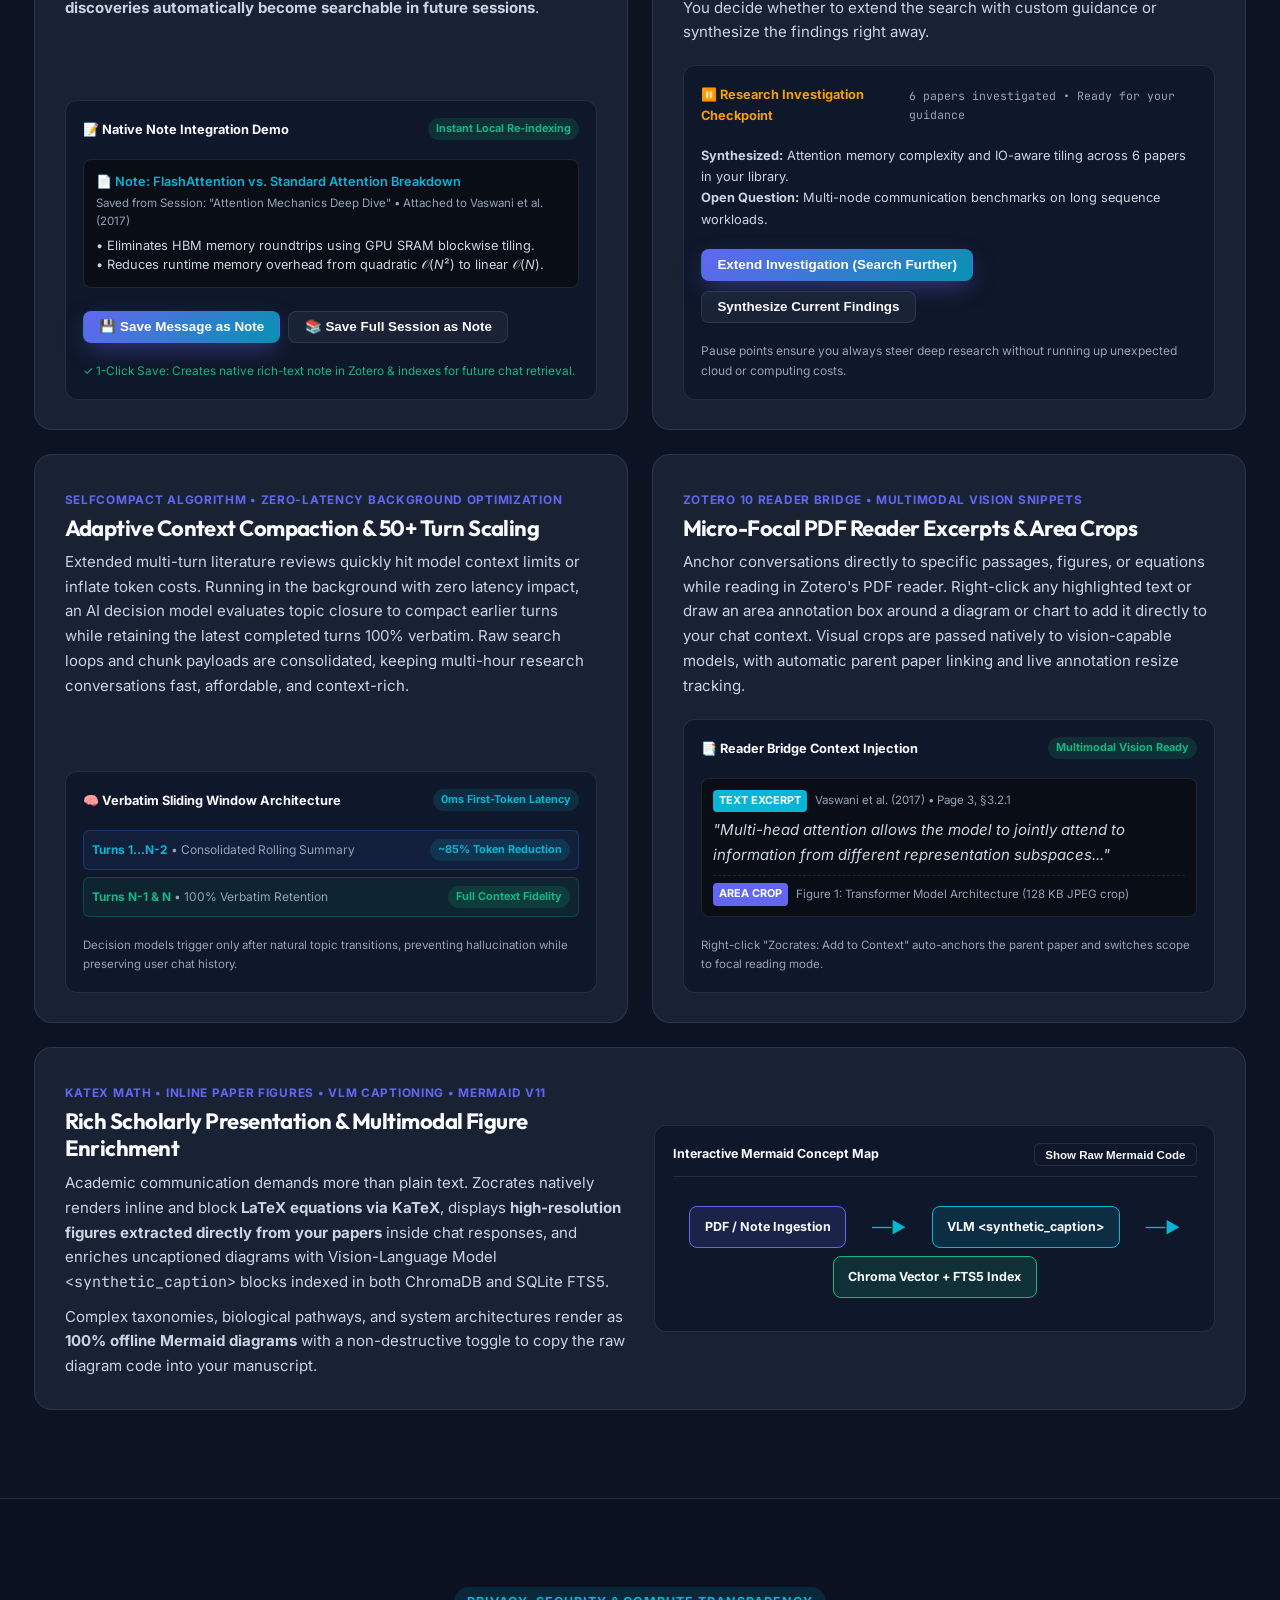
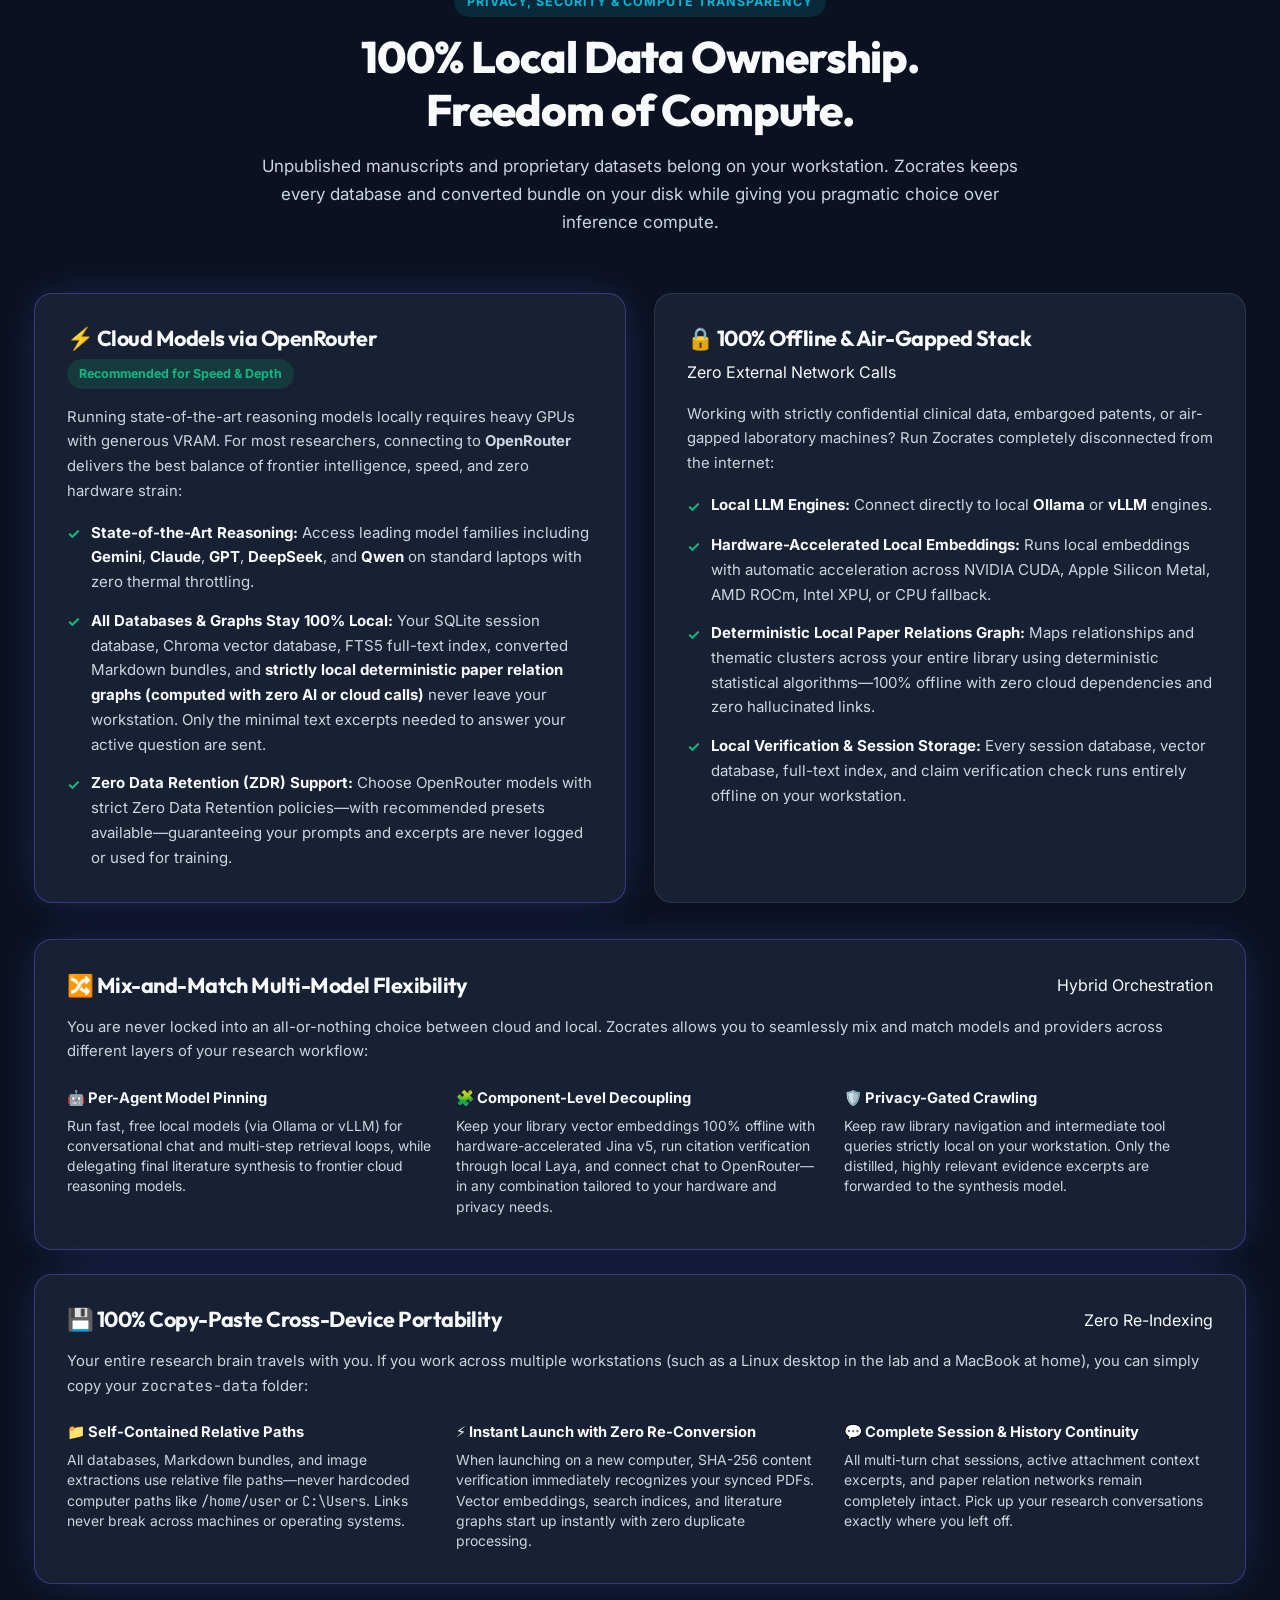
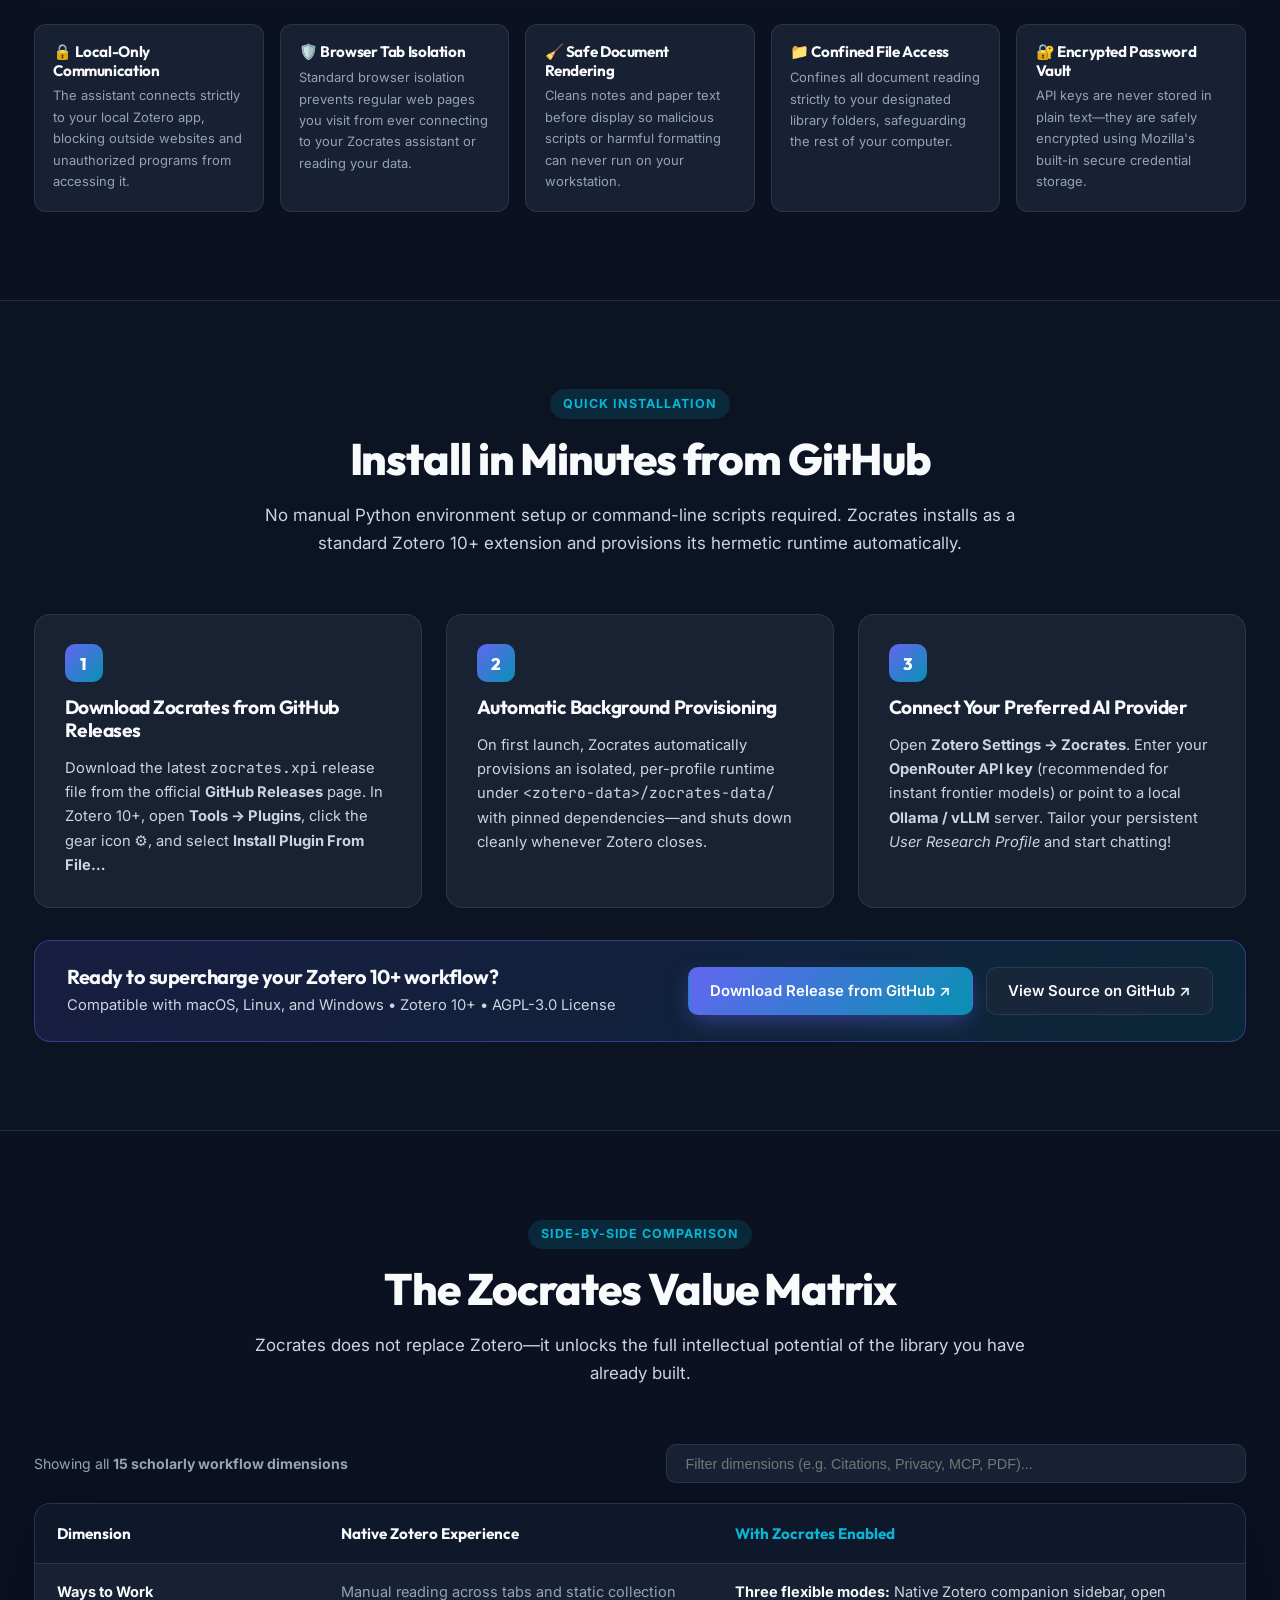
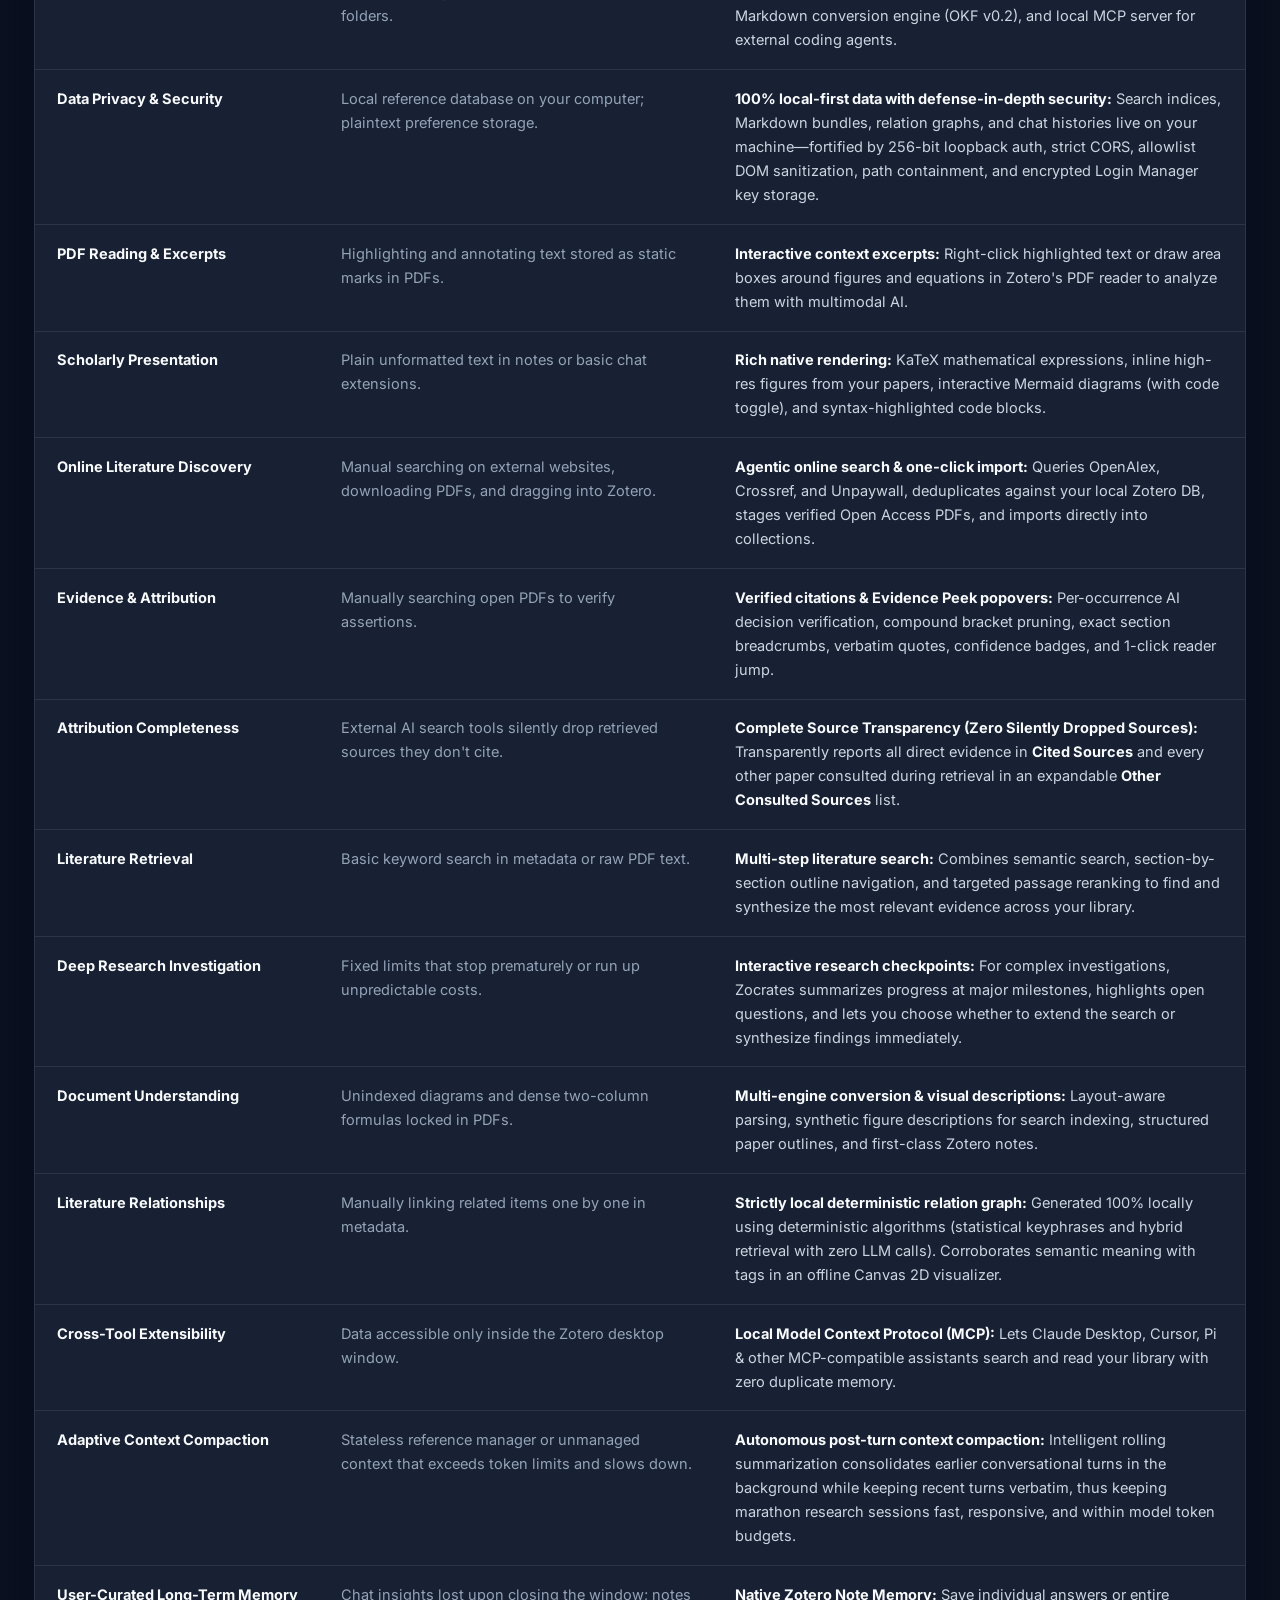
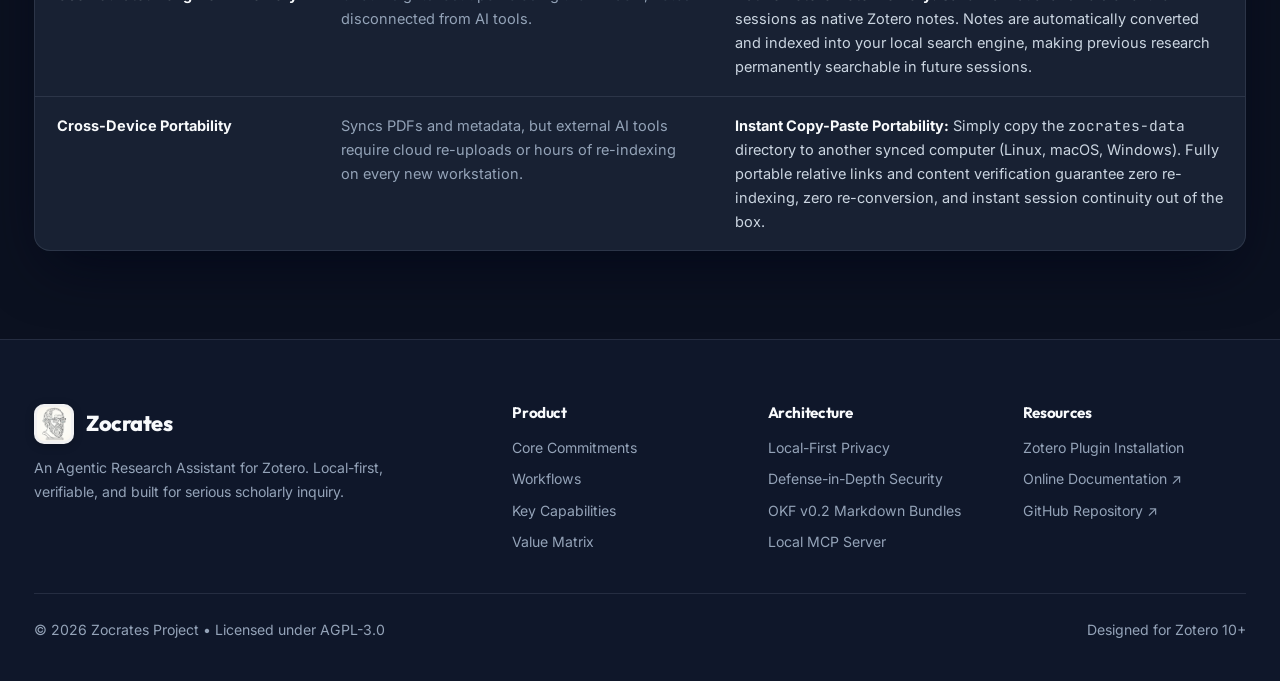
==== commit b7765fc7: "docs(website): add SEO metadata, clean sitemap, and refine Zotero-centric UI    - Add Schema.org JSO" ====
--- a/website/index.html
+++ b/website/index.html
@@ -3,9 +3,86 @@
 <head>
   <meta charset="UTF-8" />
   <meta name="viewport" content="width=device-width, initial-scale=1.0" />
-  <title>Zocrates — An LLM-Powered Research Assistant Copilot for Zotero</title>
-  <meta name="description" content="Transform your personal Zotero library into an active, verifiable, and local-first research partner. Native Zotero 10 companion, Open Markdown Knowledge Bundles, and Local MCP Server." />
+  <title>Zocrates — Local-First AI Research Assistant for Zotero</title>
+  <meta name="description" content="Transform your personal Zotero library into an active, verifiable, and local-first research partner with multi-agent search, vectorless section reading, and local MCP server." />
+  <meta name="keywords" content="Zotero, Zotero agentic assistant, AI research assistant, Zotero AI plugin, academic assistant, RAG, vectorless reading, literature discovery, Open Knowledge Format, MCP server, local LLM, academic research tool" />
+  <meta name="author" content="Alex Plaka" />
+  <meta name="robots" content="index, follow, max-snippet:-1, max-image-preview:large, max-video-preview:-1" />
+  <meta name="theme-color" content="#0f172a" />
+
+  <!-- Canonical URL -->
+  <link rel="canonical" href="https://alexplaka.github.io/Zocrates/" />
+
+  <!-- Open Graph Meta Tags (Facebook, LinkedIn, Discord, Slack) -->
+  <meta property="og:type" content="website" />
+  <meta property="og:site_name" content="Zocrates" />
+  <meta property="og:url" content="https://alexplaka.github.io/Zocrates/" />
+  <meta property="og:title" content="Zocrates — Local-First AI Research Assistant for Zotero" />
+  <meta property="og:description" content="Transform your personal Zotero library into an active, verifiable, and local-first research partner with multi-agent search, vectorless section reading, and local MCP server." />
+  <meta property="og:image" content="https://alexplaka.github.io/Zocrates/assets/Zocrates-logo.png" />
+  <meta property="og:image:alt" content="Zocrates - Local-First AI Research Assistant for Zotero" />
+  <meta property="og:locale" content="en_US" />
+
+  <!-- X (formerly Twitter) Card Meta Tags — Crawlers (Twitterbot, Discord, Slack) officially parse the twitter: namespace -->
+  <meta name="twitter:card" content="summary" />
+  <meta name="twitter:url" content="https://alexplaka.github.io/Zocrates/" />
+  <meta name="twitter:title" content="Zocrates — Local-First AI Research Assistant for Zotero" />
+  <meta name="twitter:description" content="Transform your personal Zotero library into an active, verifiable, and local-first research partner with multi-agent search and vectorless reading." />
+  <meta name="twitter:image" content="https://alexplaka.github.io/Zocrates/assets/Zocrates-logo.png" />
+  <meta name="twitter:image:alt" content="Zocrates - Local-First AI Research Assistant for Zotero" />
+
+  <!-- Structured Data (JSON-LD) for Rich Google Search Results -->
+  <script type="application/ld+json">
+  {
+    "@context": "https://schema.org",
+    "@graph": [
+      {
+        "@type": "SoftwareApplication",
+        "@id": "https://alexplaka.github.io/Zocrates/#software",
+        "name": "Zocrates",
+        "url": "https://alexplaka.github.io/Zocrates/",
+        "description": "A local-first, privacy-respecting AI research assistant and companion extension for Zotero 10+.",
+        "applicationCategory": "EducationalApplication",
+        "operatingSystem": "Linux, macOS, Windows",
+        "softwareVersion": "0.90.0",
+        "license": "https://www.gnu.org/licenses/agpl-3.0.html",
+        "offers": {
+          "@type": "Offer",
+          "price": "0",
+          "priceCurrency": "USD"
+        },
+        "author": {
+          "@type": "Person",
+          "name": "Alex Plaka",
+          "url": "https://github.com/alexplaka"
+        },
+        "image": "https://alexplaka.github.io/Zocrates/assets/Zocrates-logo.png",
+        "featureList": [
+          "Native Zotero 10 Split-Pane Sidebar",
+          "Combined Semantic Search and Vectorless Table of Contents Reading",
+          "Evidence-Gated Strictly Local Paper Relations Graph",
+          "Per-Occurrence Citation Verification",
+          "Open Knowledge Format (OKF v0.2) Markdown Bundles",
+          "Local Model Context Protocol (MCP) Server Bridge",
+          "Adaptive Context Compaction for 50+ Turn Sessions",
+          "One-Click Online Literature Discovery and Zotero Import",
+          "Zotero 10 PDF Reader Text Excerpt and Area Snippet Bridge"
+        ]
+      },
+      {
+        "@type": "WebSite",
+        "@id": "https://alexplaka.github.io/Zocrates/#website",
+        "url": "https://alexplaka.github.io/Zocrates/",
+        "name": "Zocrates",
+        "description": "An LLM-Powered Research Assistant for Zotero",
+        "inLanguage": "en-US"
+      }
+    ]
+  }
+  </script>
+
   <link rel="icon" type="image/png" href="assets/Zocrates-logo.png" />
+  <link rel="apple-touch-icon" href="assets/Zocrates-logo.png" />
   <link rel="stylesheet" href="styles.css" />
 </head>
 <body data-theme="slate">
@@ -82,12 +159,12 @@
           </div>
 
           <div class="hero-trust-pills">
-            <span class="trust-pill">🎯 Combined Semantic &amp; Vectorless Reading</span>
-            <span class="trust-pill">🔒 100% Local Indices, Bundles &amp; Deterministic Graphs</span>
-            <span class="trust-pill">⚖️ Per-Occurrence Citation Verification</span>
-            <span class="trust-pill">📝 User-Curated Memory via Zotero Notes</span>
-            <span class="trust-pill">🔌 Native MCP Server for Claude, Cursor, Pi &amp; Others</span>
-            <span class="trust-pill">💾 100% Copy-Paste Portable</span>
+            <span class="trust-pill">🎯 Combined Semantic &amp; Whole-Section Reading</span>
+            <span class="trust-pill">⚖️ Verifiable Citations &amp; Live Evidence Peeks</span>
+            <span class="trust-pill">📑 Native Zotero PDF Reader Excerpts &amp; Area Crops</span>
+            <span class="trust-pill">🌐 Agentic Online Discovery &amp; 1-Click Import</span>
+            <span class="trust-pill">📝 Searchable Memory via Native Zotero Notes</span>
+            <span class="trust-pill">🔒 100% Local-First (Your Library Stays on Your Machine)</span>
           </div>
         </div>
 
@@ -169,7 +246,7 @@
             <div class="zocrates-sidebar-pane">
               <div class="sidebar-top-bar">
                 <div class="sidebar-brand">
-                  <img src="assets/Zocrates-logo.png" alt="" />
+                  <img src="assets/Zocrates-logo.png" alt="Zocrates Logo" />
                   <span>Zocrates</span>
                   <span class="brand-badge">Coordinator + ReAct Pipeline</span>
                 </div>
@@ -628,11 +705,11 @@
             </div>
           </article>
 
-          <!-- Bento 3: Beyond Naive RAG (Combined Semantic & Vectorless Reading) (Span 6) -->
+          <!-- Bento 3: Beyond Naive RAG (Combined Semantic Search & Vectorless Reading) (Span 6) -->
           <article class="bento-card span-6">
             <div>
               <span class="bento-tag">Beyond Naive RAG • Dual-Channel Architecture</span>
-              <h3>Combined Semantic &amp; Vectorless Reading</h3>
+              <h3>Combined Semantic Search &amp; Vectorless Reading</h3>
               <p style="margin-top:0.5rem;">
                 Standard AI search tools chop papers into arbitrary fragments, scattering sentences, breaking equations, and severing tables. Zocrates combines <strong>broad semantic search</strong> across your entire library with <strong>targeted, vectorless reading</strong>: the search agent inspects the author's Table of Contents and reads entire cohesive sections (<code>read_document(asset_id='sX')</code>), preserving complete arguments and narrative context with maximum token efficiency.
               </p>
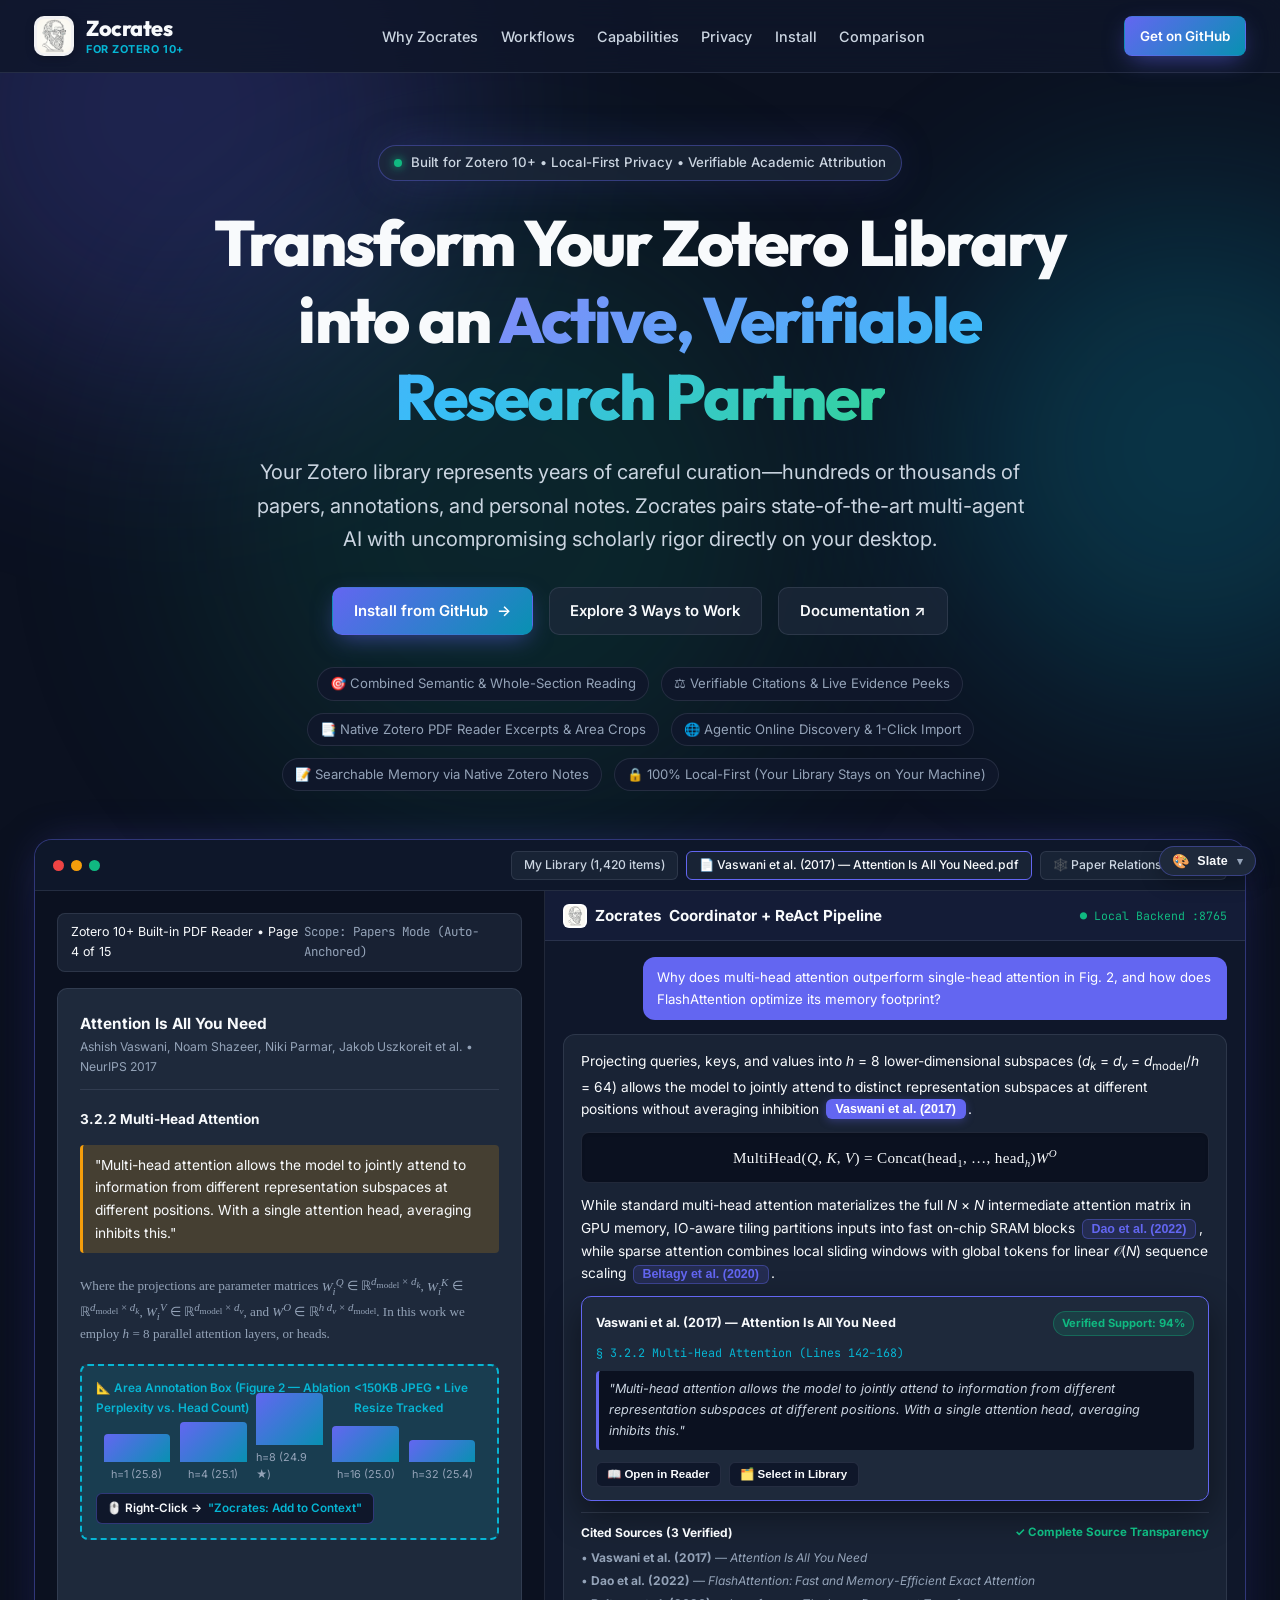
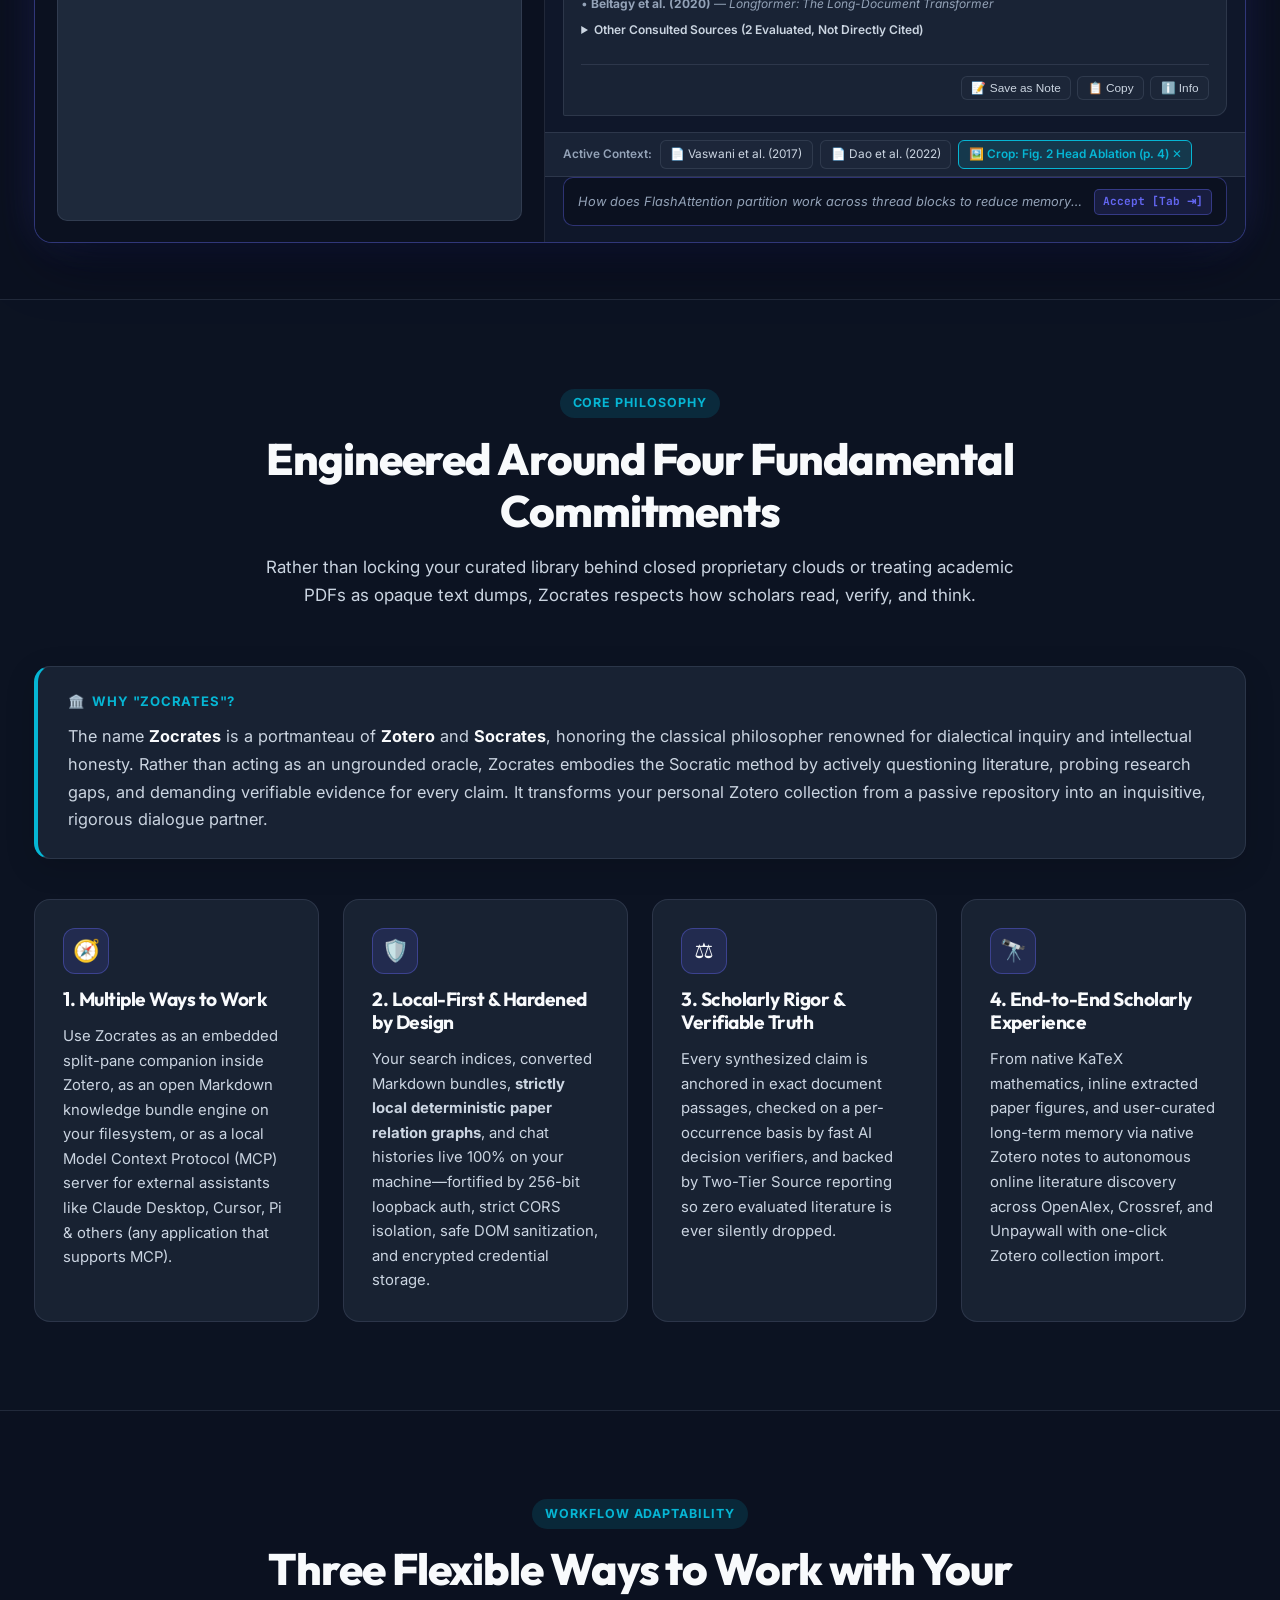
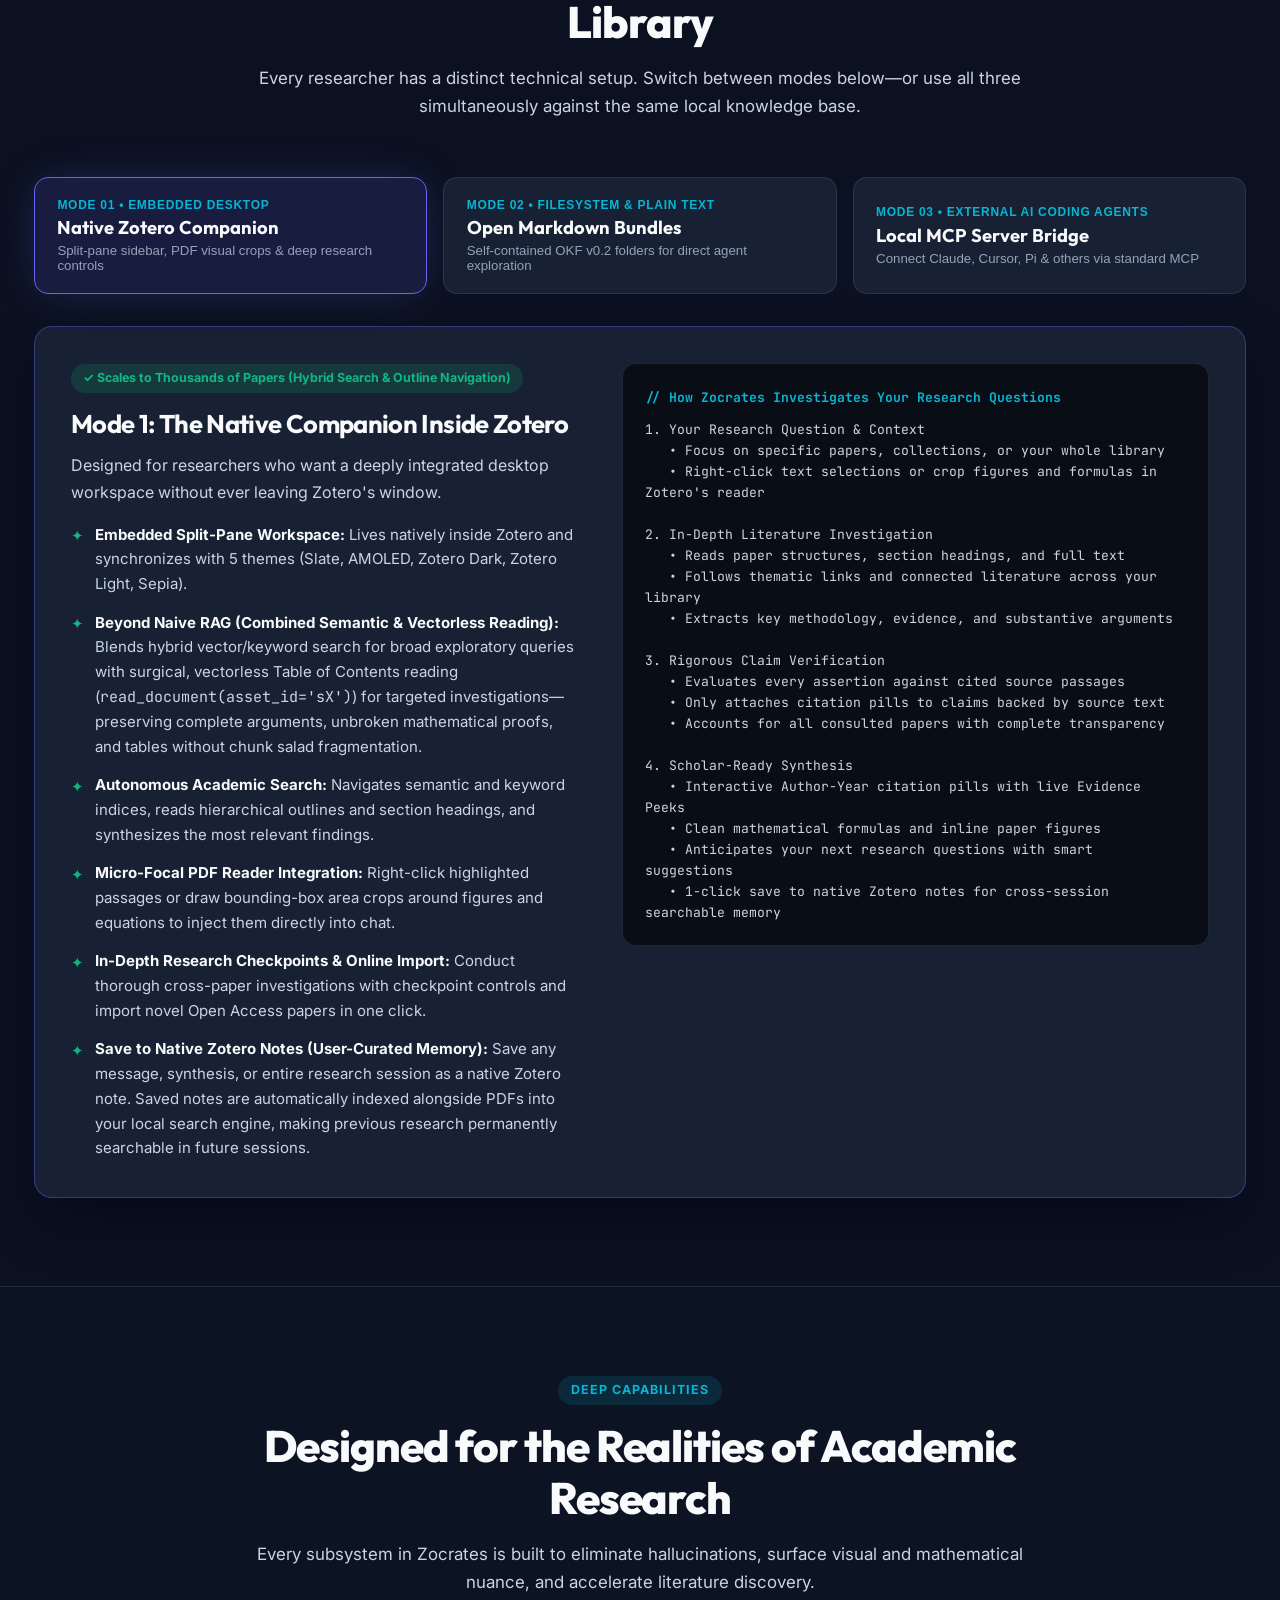
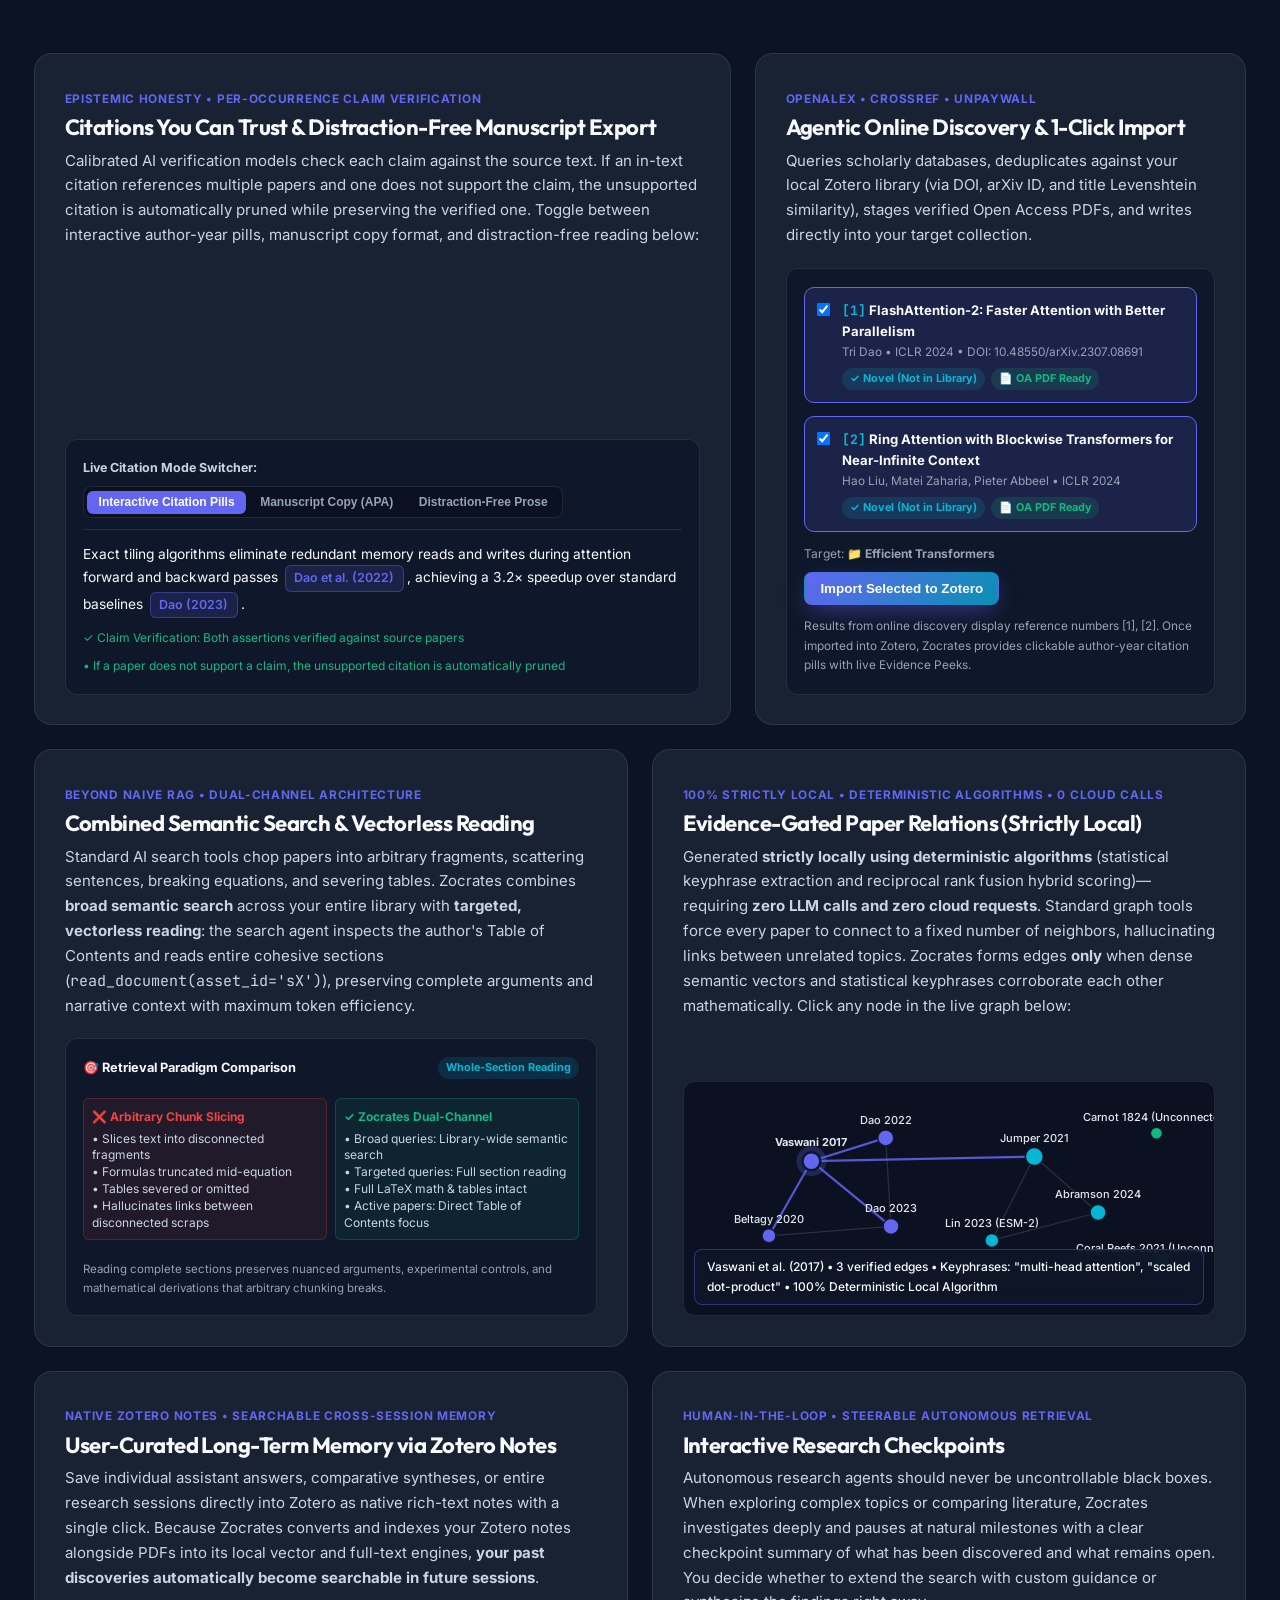
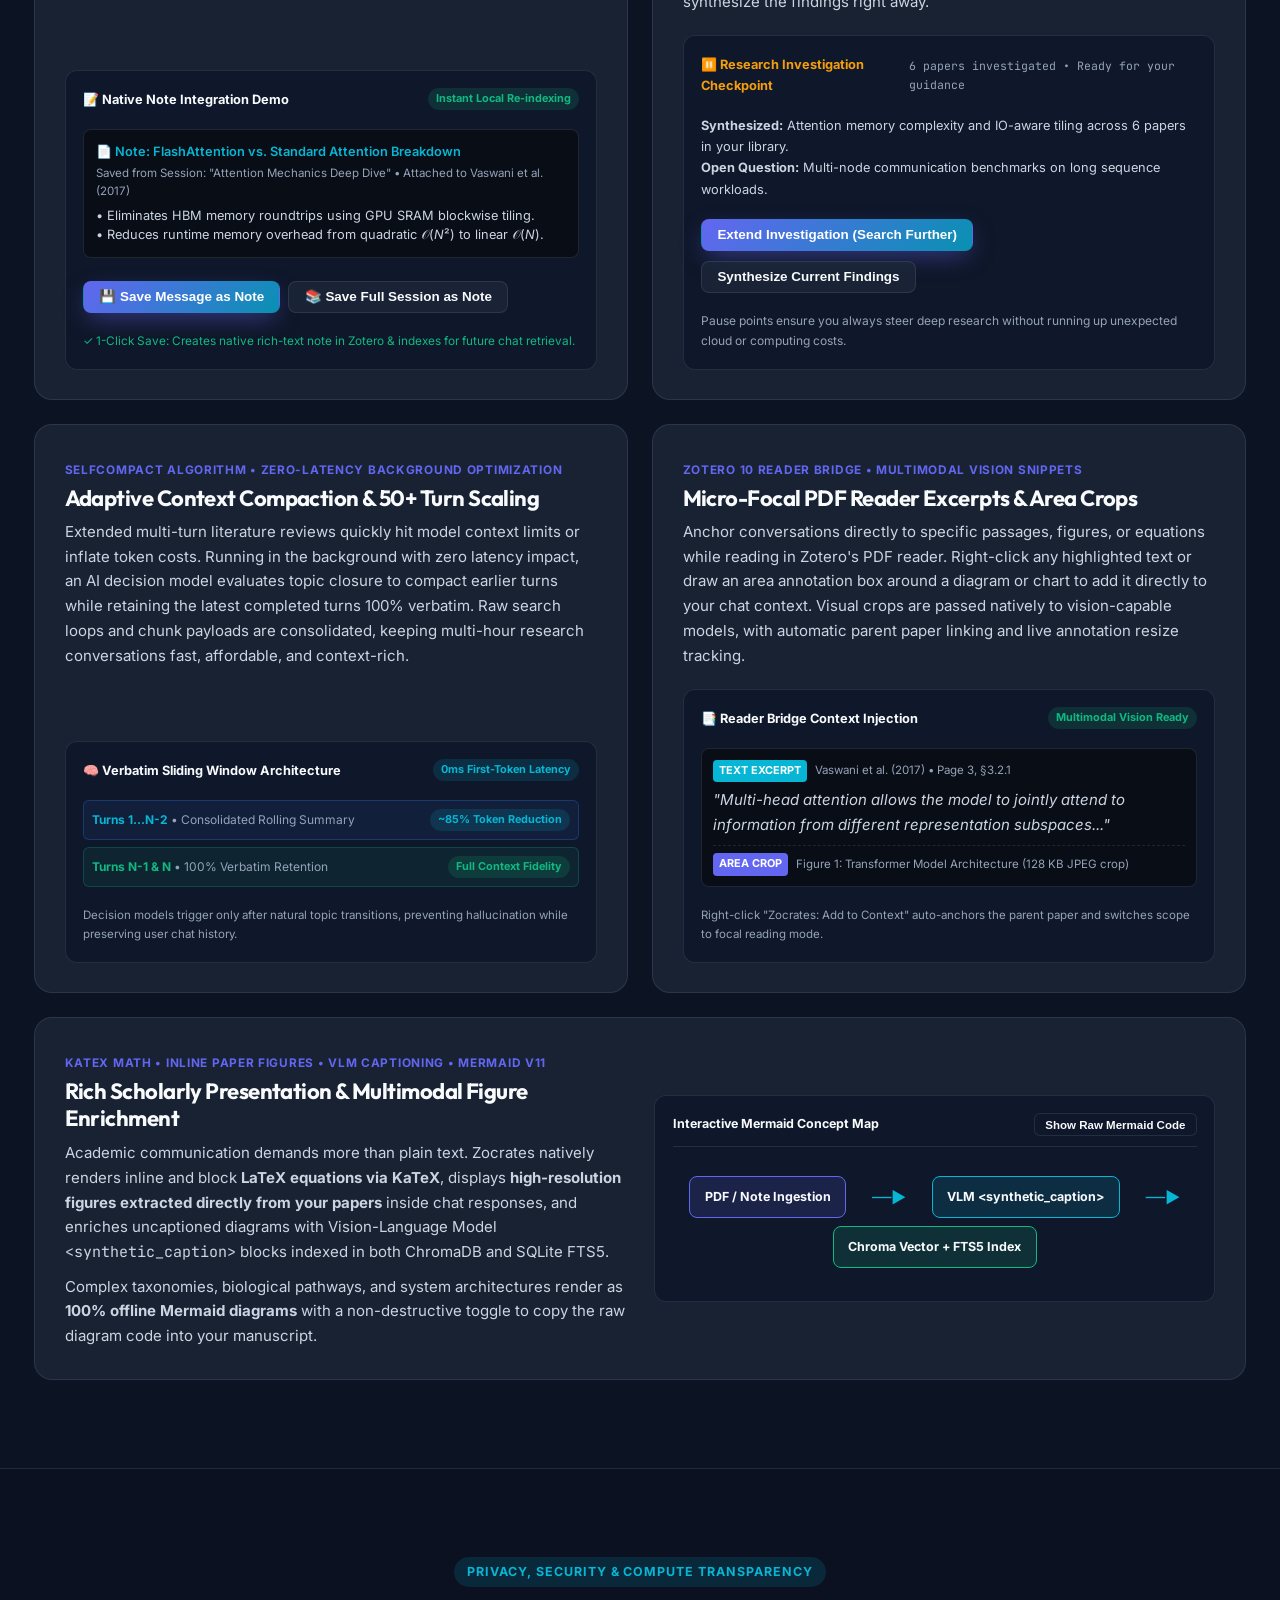
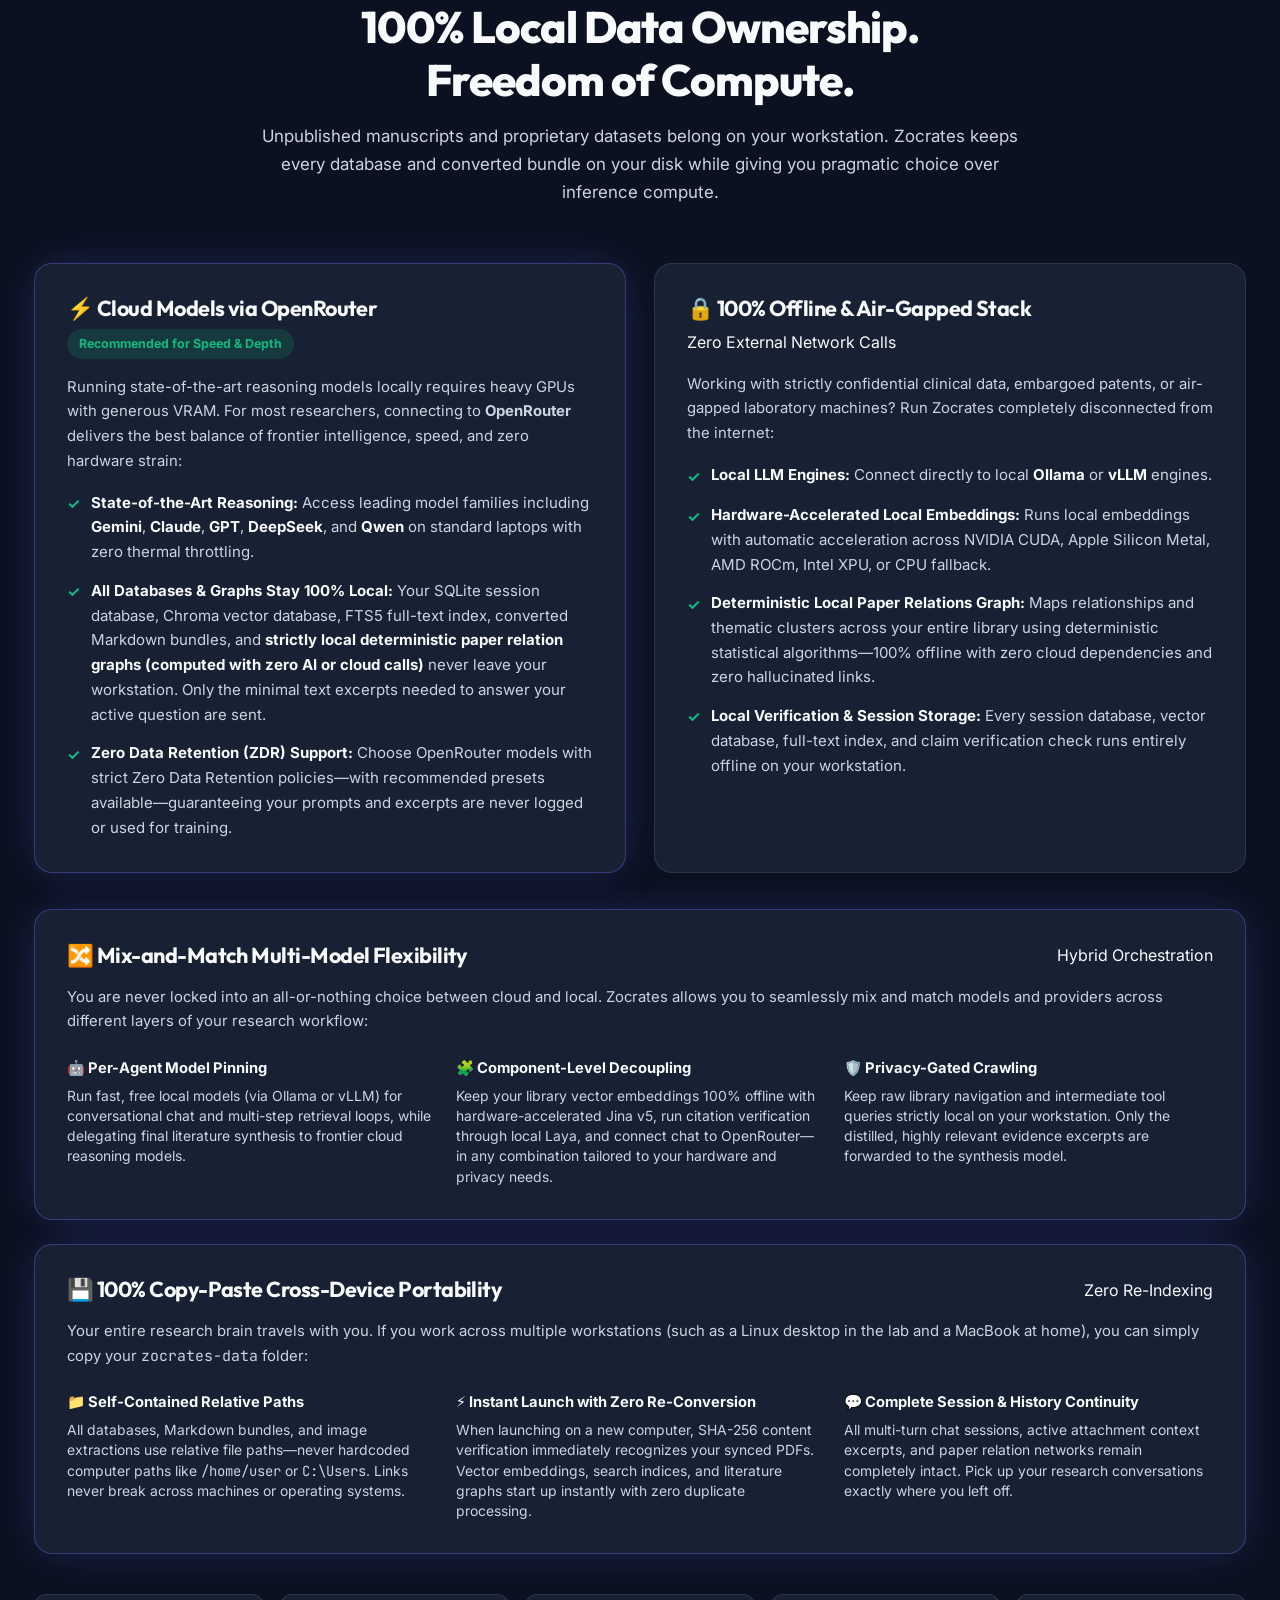
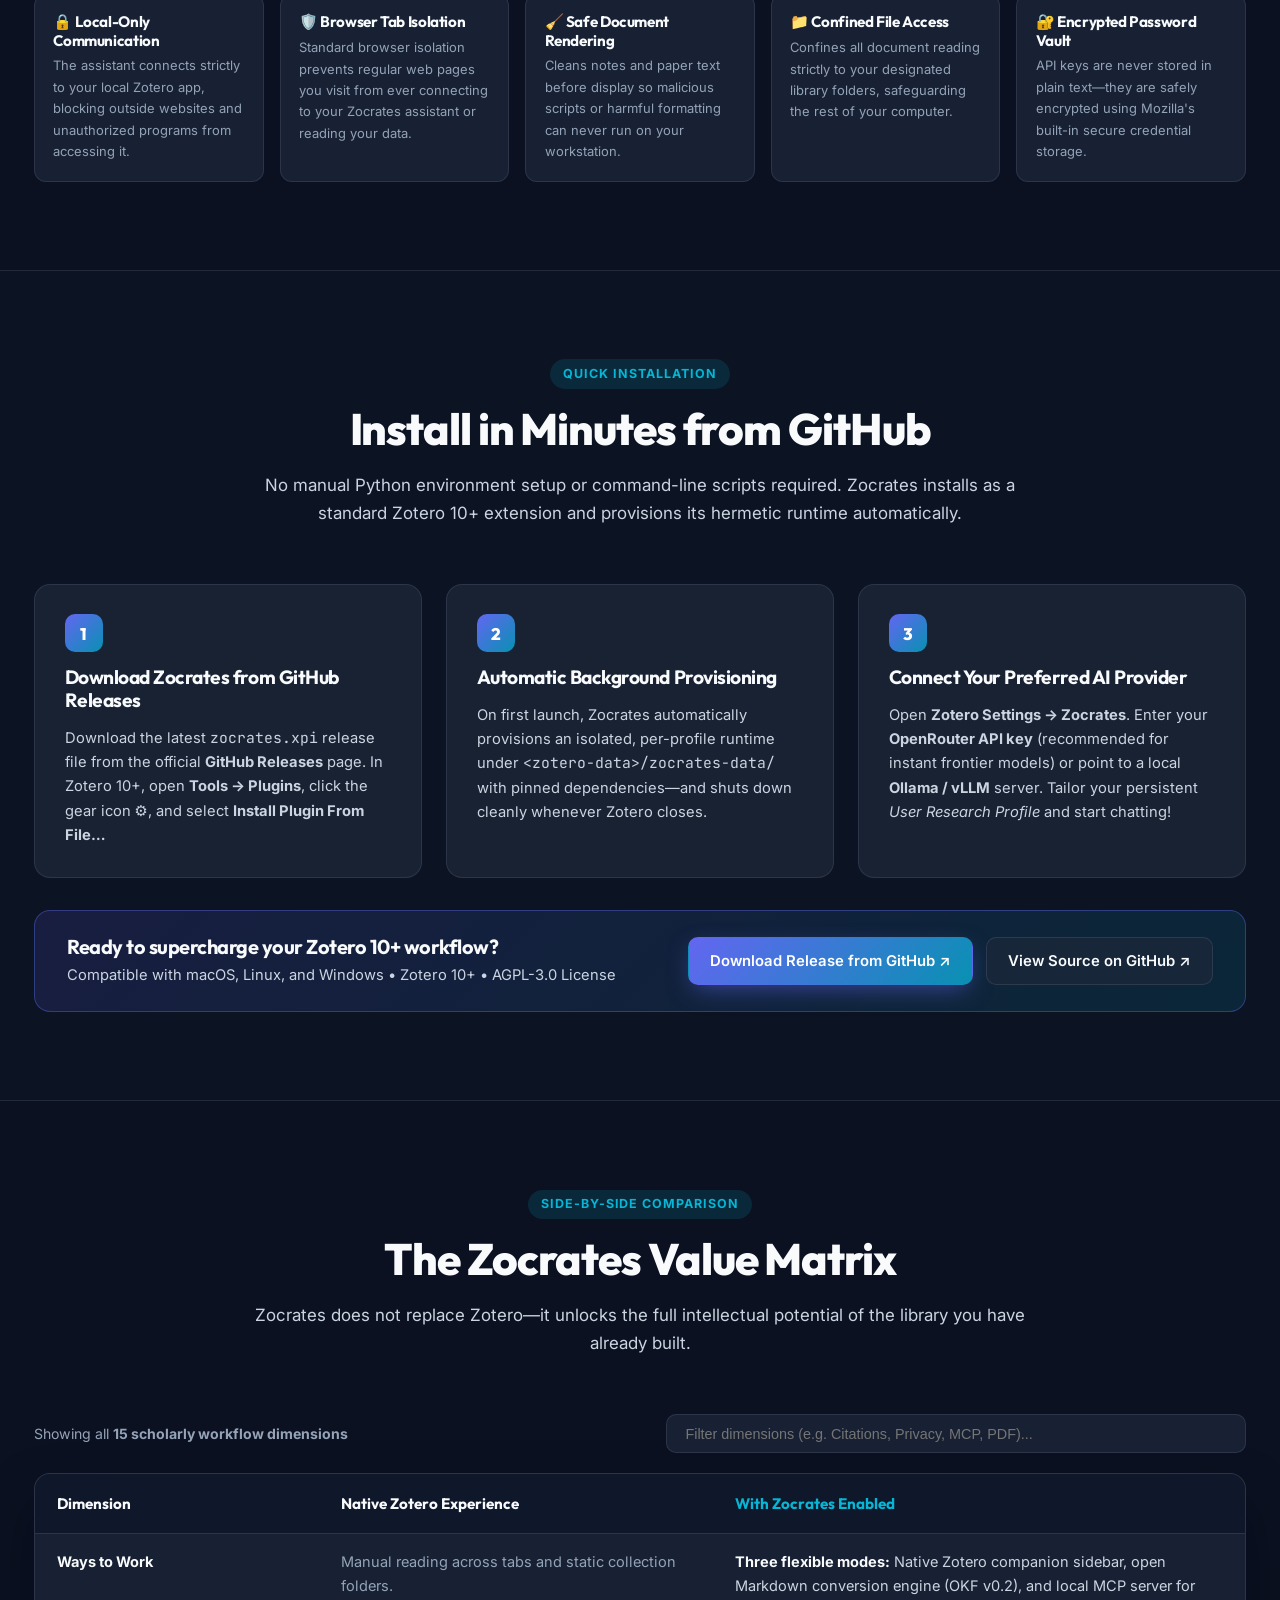
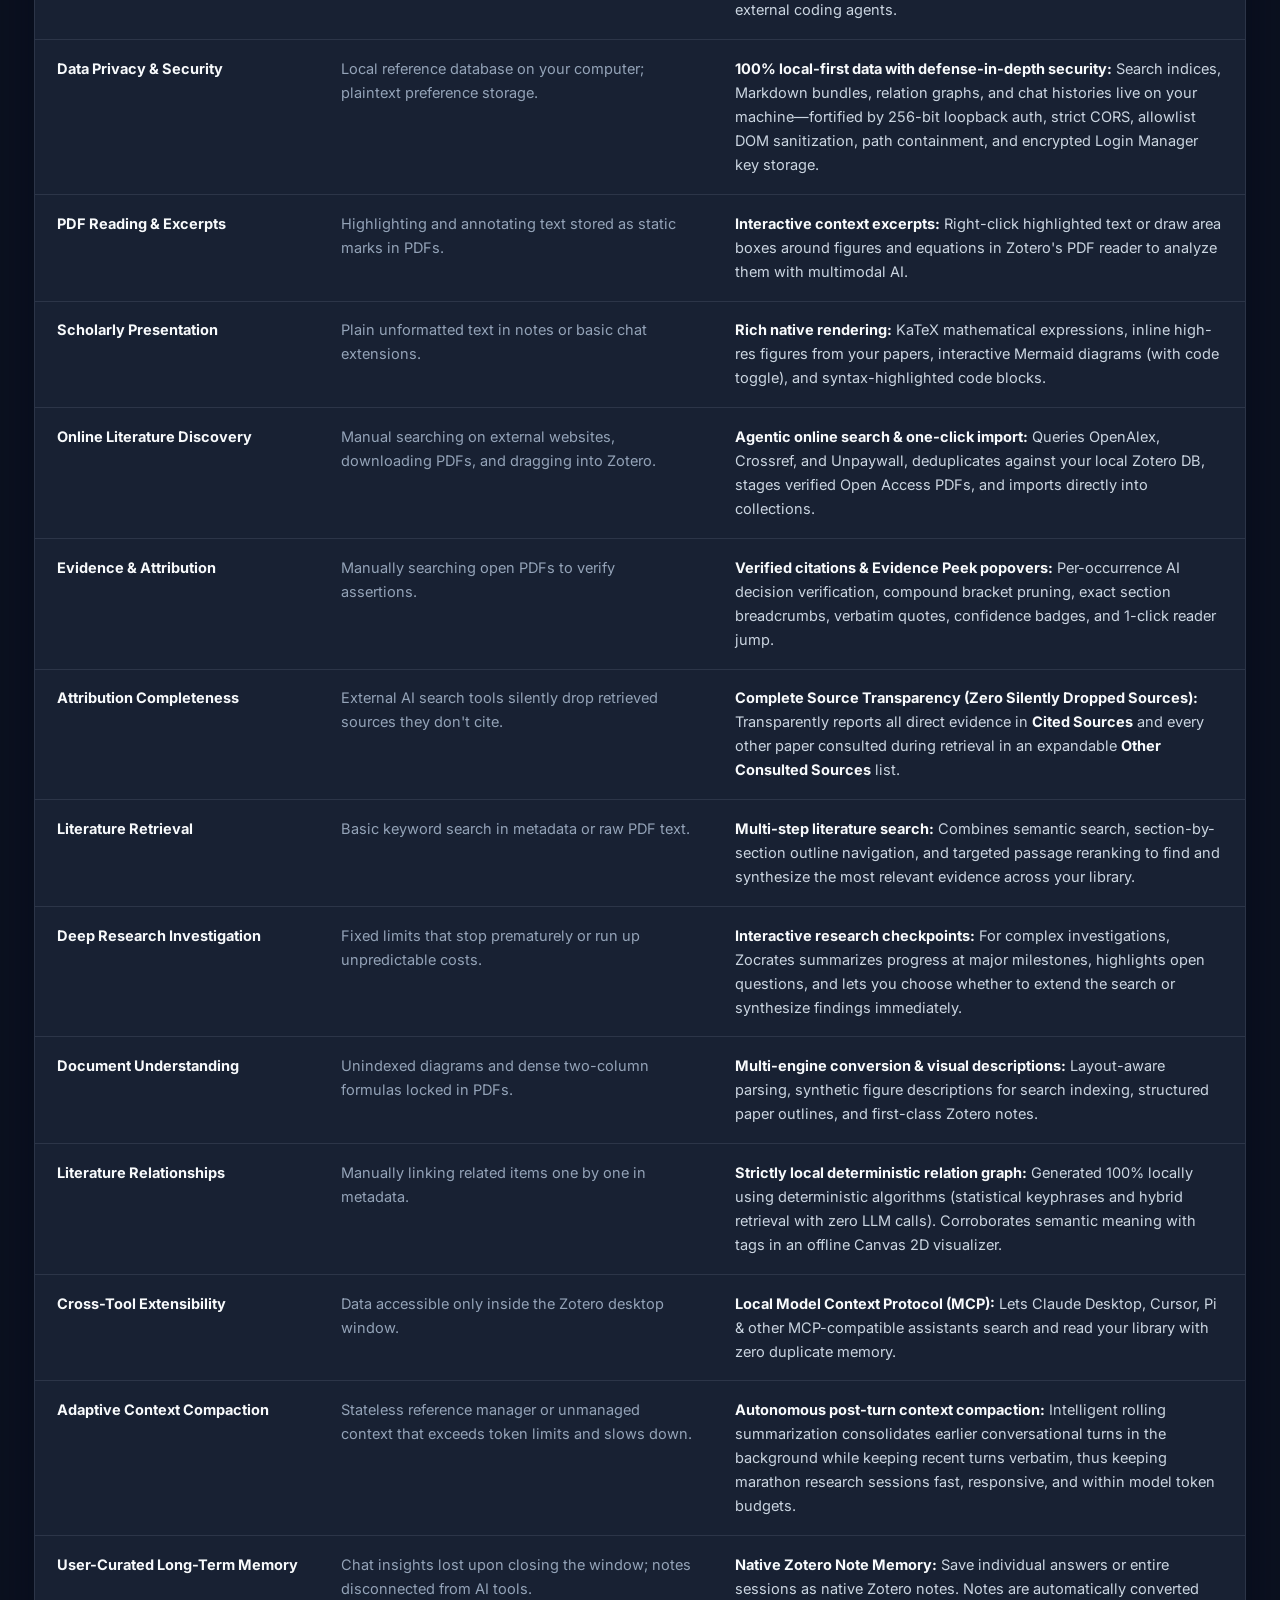
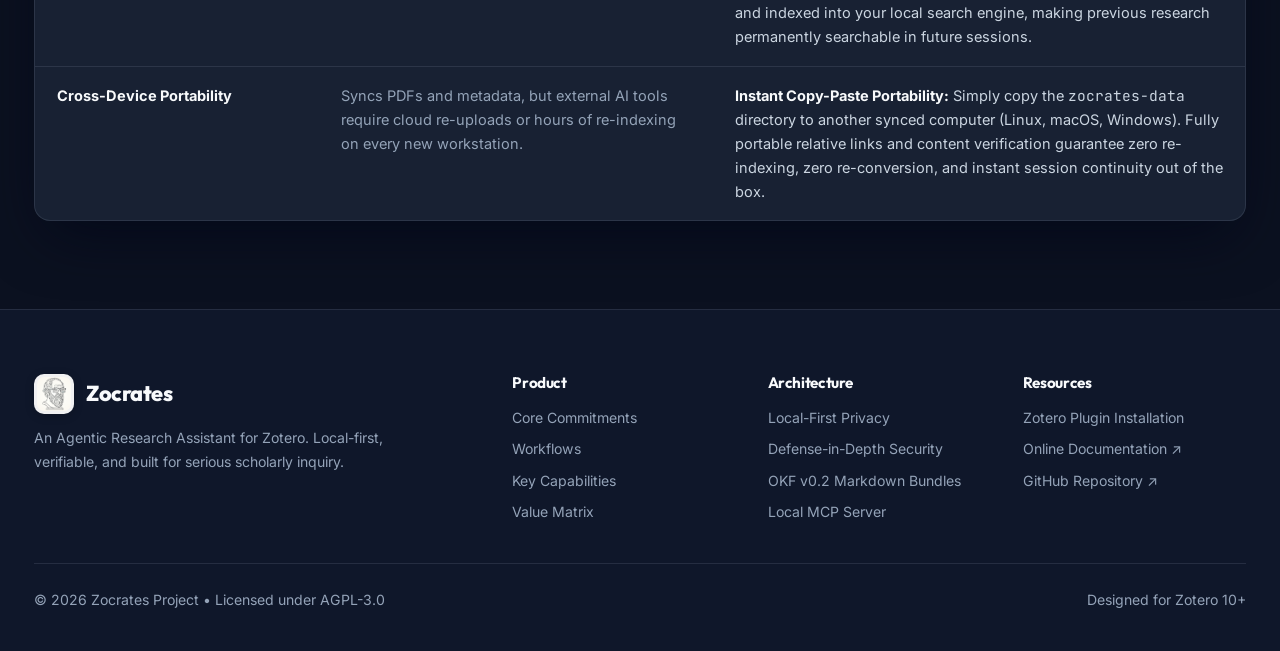
==== commit 9ce9708e: "fix(website,docs): accurately represent Open in Reader behavior    - Clarify that Open in Reader ope" ====
--- a/website/index.html
+++ b/website/index.html
@@ -175,16 +175,15 @@
               <span></span><span></span><span></span>
             </div>
             <div class="workbench-tabs">
-              <span class="workbench-tab">My Library (1,420 items)</span>
+              <span id="tab-my-library" class="workbench-tab">My Library (1,420 items)</span>
               <span class="workbench-tab active">📄 Vaswani et al. (2017) — Attention Is All You Need.pdf</span>
               <span class="workbench-tab">🕸️ Paper Relations Network</span>
             </div>
-            <span class="workbench-hint-badge">✨ Interactive Preview: Click (Vaswani et al., 2017) or the Ghost Prompt below</span>
           </div>
 
           <div class="workbench-split">
             <!-- Left Pane: Simulated Zotero 10+ PDF Reader -->
-            <div class="zotero-reader-pane">
+            <div id="zotero-reader-pane" class="zotero-reader-pane">
               <div class="reader-toolbar">
                 <span id="reader-status-label">Zotero 10+ Built-in PDF Reader • Page 4 of 15</span>
                 <span class="mono" style="color:var(--text-muted);">Scope: Papers Mode (Auto-Anchored)</span>
@@ -253,14 +252,6 @@
                 <span class="mono" style="font-size:0.72rem; color:var(--success);">● Local Backend :8765</span>
               </div>
 
-              <!-- Context Chips & Reader Excerpt Pills -->
-              <div class="chips-strip">
-                <span style="color:var(--text-muted); font-weight:600;">Active Context:</span>
-                <span class="context-chip">📄 Vaswani et al. (2017)</span>
-                <span class="context-chip">📄 Dao et al. (2022)</span>
-                <span class="context-chip excerpt-pill">🖼️ Crop: Fig. 2 Head Ablation (p. 4) ✕</span>
-              </div>
-
               <!-- Chat Stream -->
               <div class="chat-stream-area">
                 <div class="chat-bubble-user">
@@ -294,6 +285,7 @@
                     <div class="popover-actions">
                       <button type="button" id="btn-open-in-reader" class="popover-btn">📖 Open in Reader</button>
                       <button type="button" id="btn-select-in-library" class="popover-btn">🗂️ Select in Library</button>
+                      <span id="popover-action-status" class="popover-action-status" aria-live="polite"></span>
                     </div>
                   </div>
 
@@ -332,6 +324,14 @@
                     </div>
                   </div>
                 </div>
+              </div>
+
+              <!-- Active Context Chips Row (Positioned right above the message input bar, faithful to Zocrates) -->
+              <div class="chips-strip">
+                <span style="color:var(--text-muted); font-weight:600;">Active Context:</span>
+                <span class="context-chip">📄 Vaswani et al. (2017)</span>
+                <span class="context-chip">📄 Dao et al. (2022)</span>
+                <span class="context-chip excerpt-pill">🖼️ Crop: Fig. 2 Head Ablation (p. 4) ✕</span>
               </div>
 
               <!-- Predictive Ghost Text Input Bar -->
--- a/website/styles.css
+++ b/website/styles.css
@@ -650,10 +650,11 @@
   color: var(--text-main);
 }
 
-.workbench-hint-badge {
-  font-size: 0.75rem;
+.workbench-tab.flash-tab {
+  border-color: var(--accent);
+  background: var(--accent-soft);
   color: var(--accent);
-  font-weight: 600;
+  box-shadow: 0 0 8px rgba(59, 130, 246, 0.35);
 }
 
 .workbench-split {
@@ -670,6 +671,11 @@
   display: flex;
   flex-direction: column;
   gap: 1rem;
+  transition: box-shadow 0.3s ease;
+}
+
+.zotero-reader-pane.flash-pane {
+  box-shadow: inset 0 0 0 2px rgba(16, 185, 129, 0.4);
 }
 
 .reader-toolbar {
@@ -730,9 +736,11 @@
 }
 
 .pdf-highlight-passage.flash-active {
-  background: rgba(16, 185, 129, 0.24);
+  background: rgba(16, 185, 129, 0.32);
   border-left-color: var(--success);
-  box-shadow: 0 0 0 2px rgba(16, 185, 129, 0.35);
+  border-left-width: 4px;
+  box-shadow: 0 0 0 3px rgba(16, 185, 129, 0.4);
+  transform: translateX(4px);
 }
 
 .pdf-area-crop-box {
@@ -835,8 +843,10 @@
 }
 
 .chips-strip {
-  padding: 0.6rem 1.1rem;
+  padding: 0.45rem 1.15rem;
+  border-top: 1px solid var(--border);
   border-bottom: 1px solid var(--border);
+  background: var(--bg-card);
   display: flex;
   align-items: center;
   flex-wrap: wrap;
@@ -1022,8 +1032,23 @@
 
 .popover-actions {
   display: flex;
+  align-items: center;
+  flex-wrap: wrap;
   gap: 0.5rem;
-  margin-top: 0.15rem;
+  margin-top: 0.25rem;
+}
+
+.popover-action-status {
+  font-size: 0.72rem;
+  font-weight: 600;
+  color: var(--success);
+  margin-left: auto;
+  opacity: 0;
+  transition: opacity 0.2s ease;
+}
+
+.popover-action-status.show {
+  opacity: 1;
 }
 
 .popover-btn {
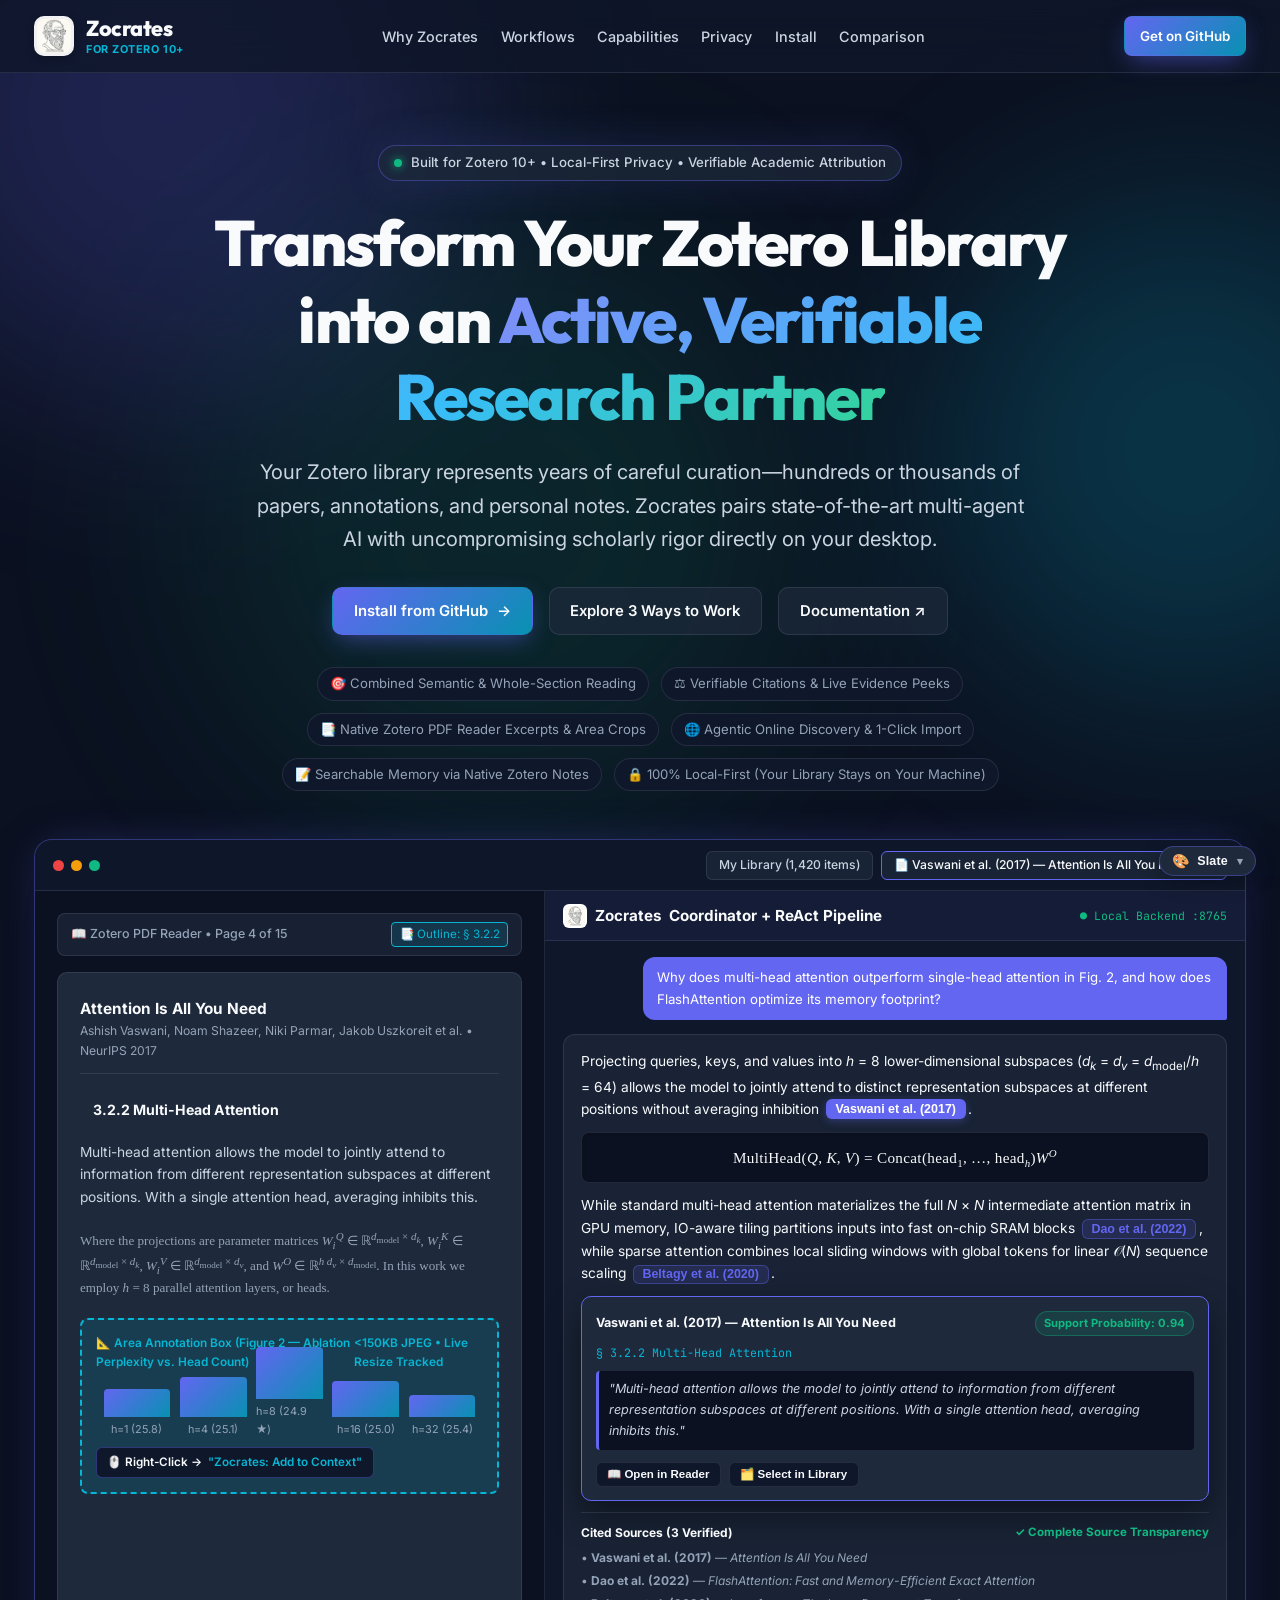
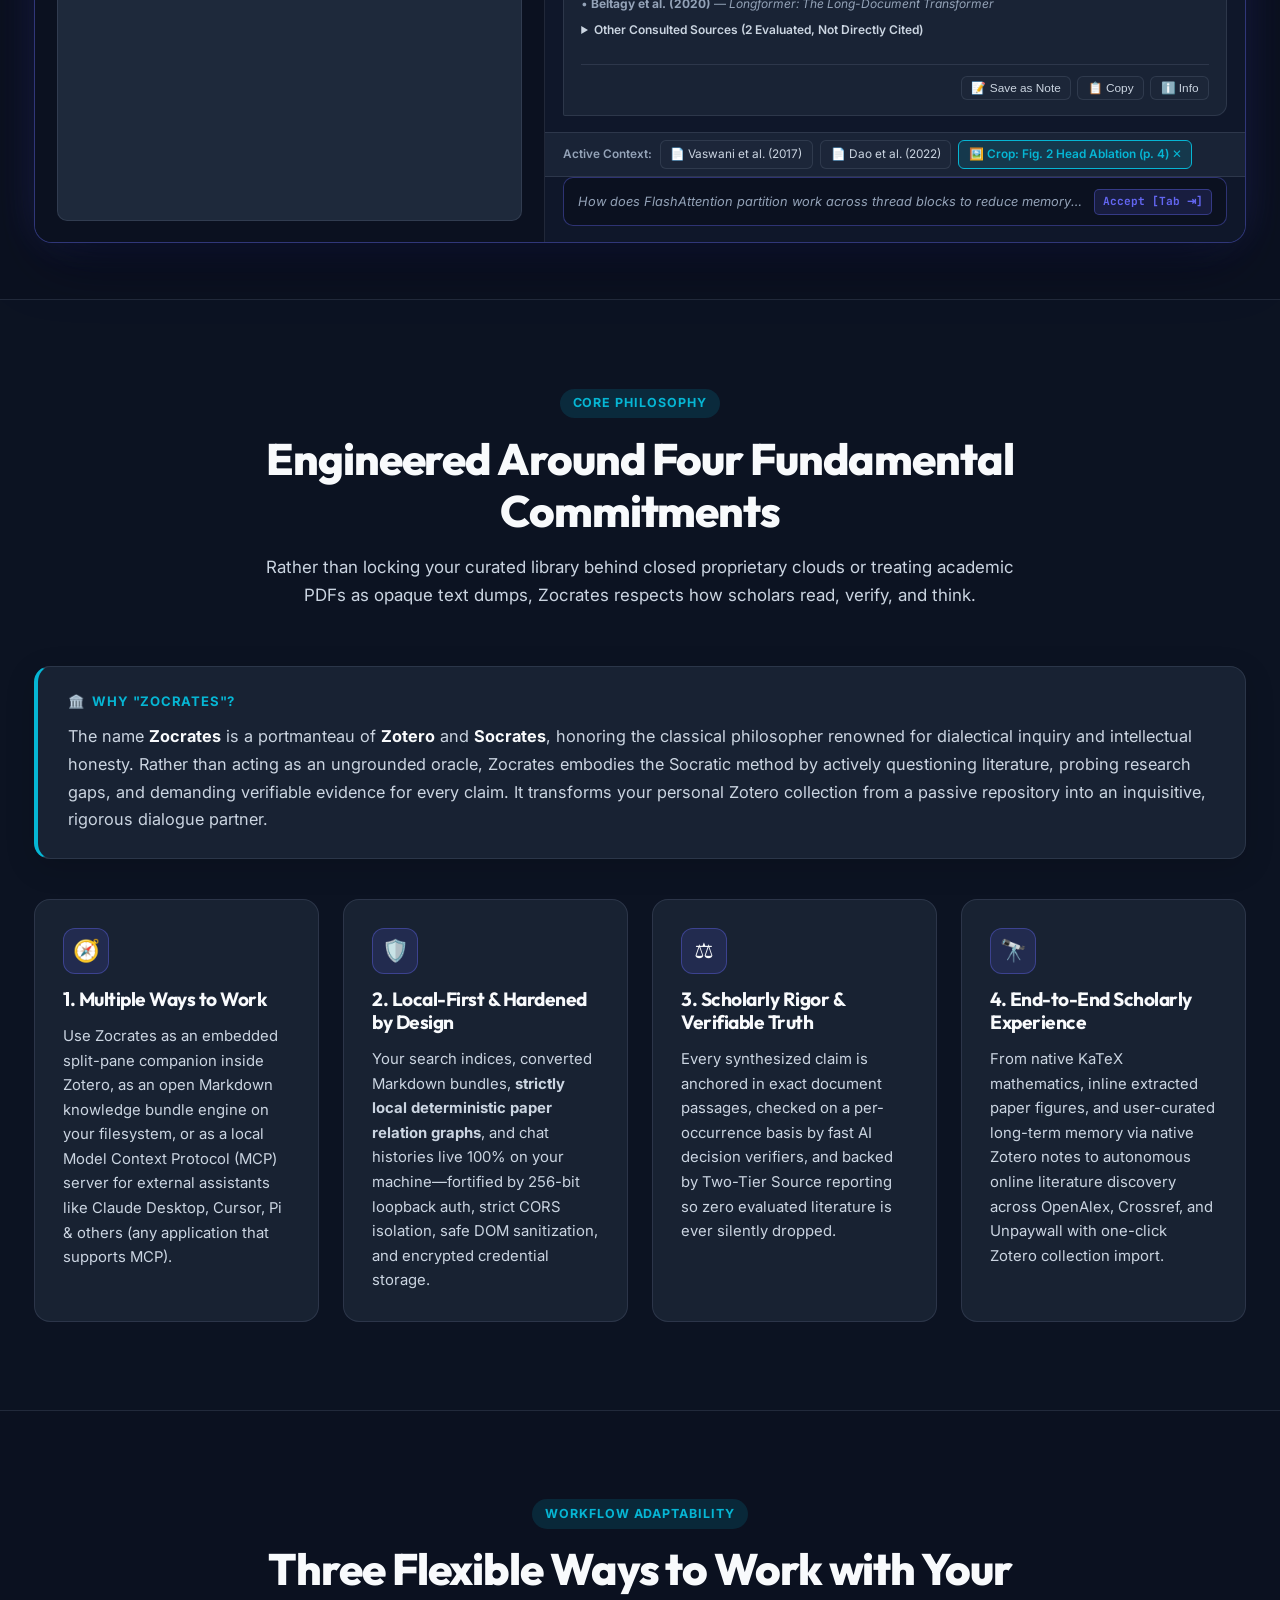
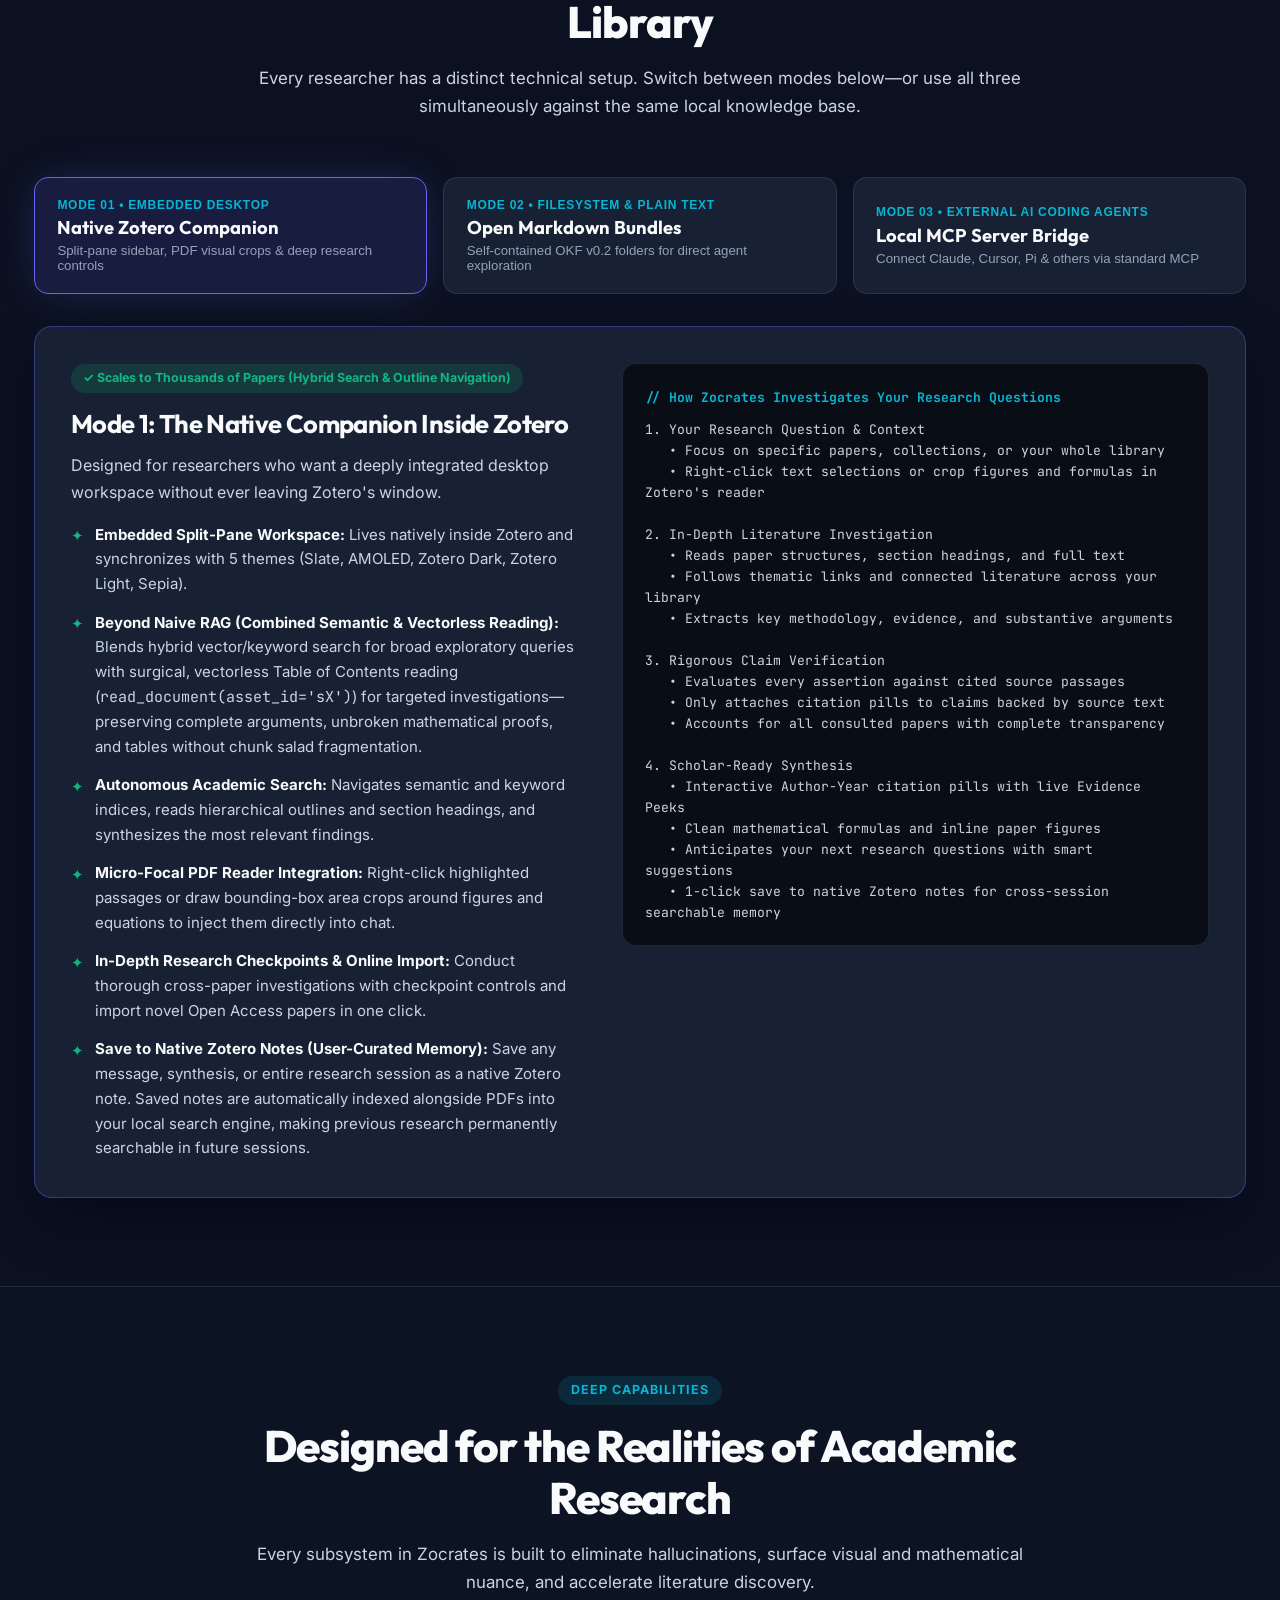
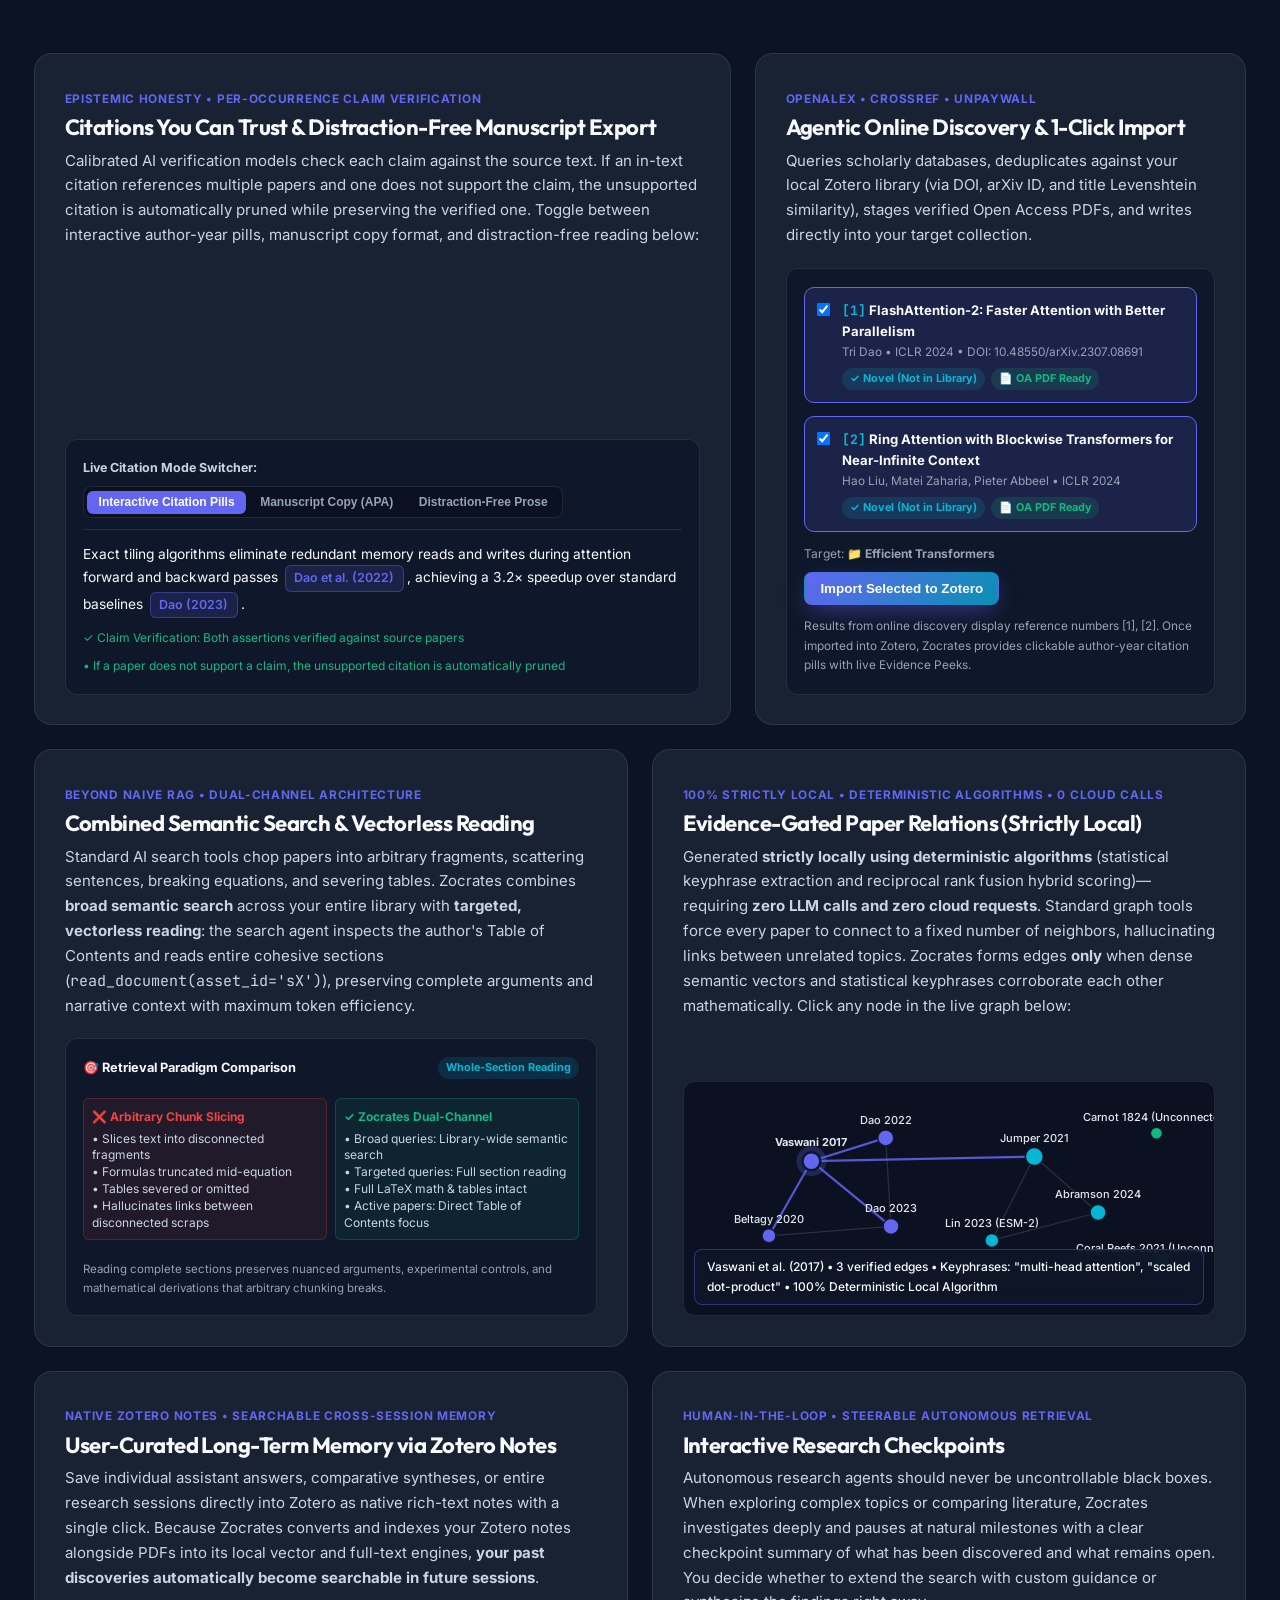
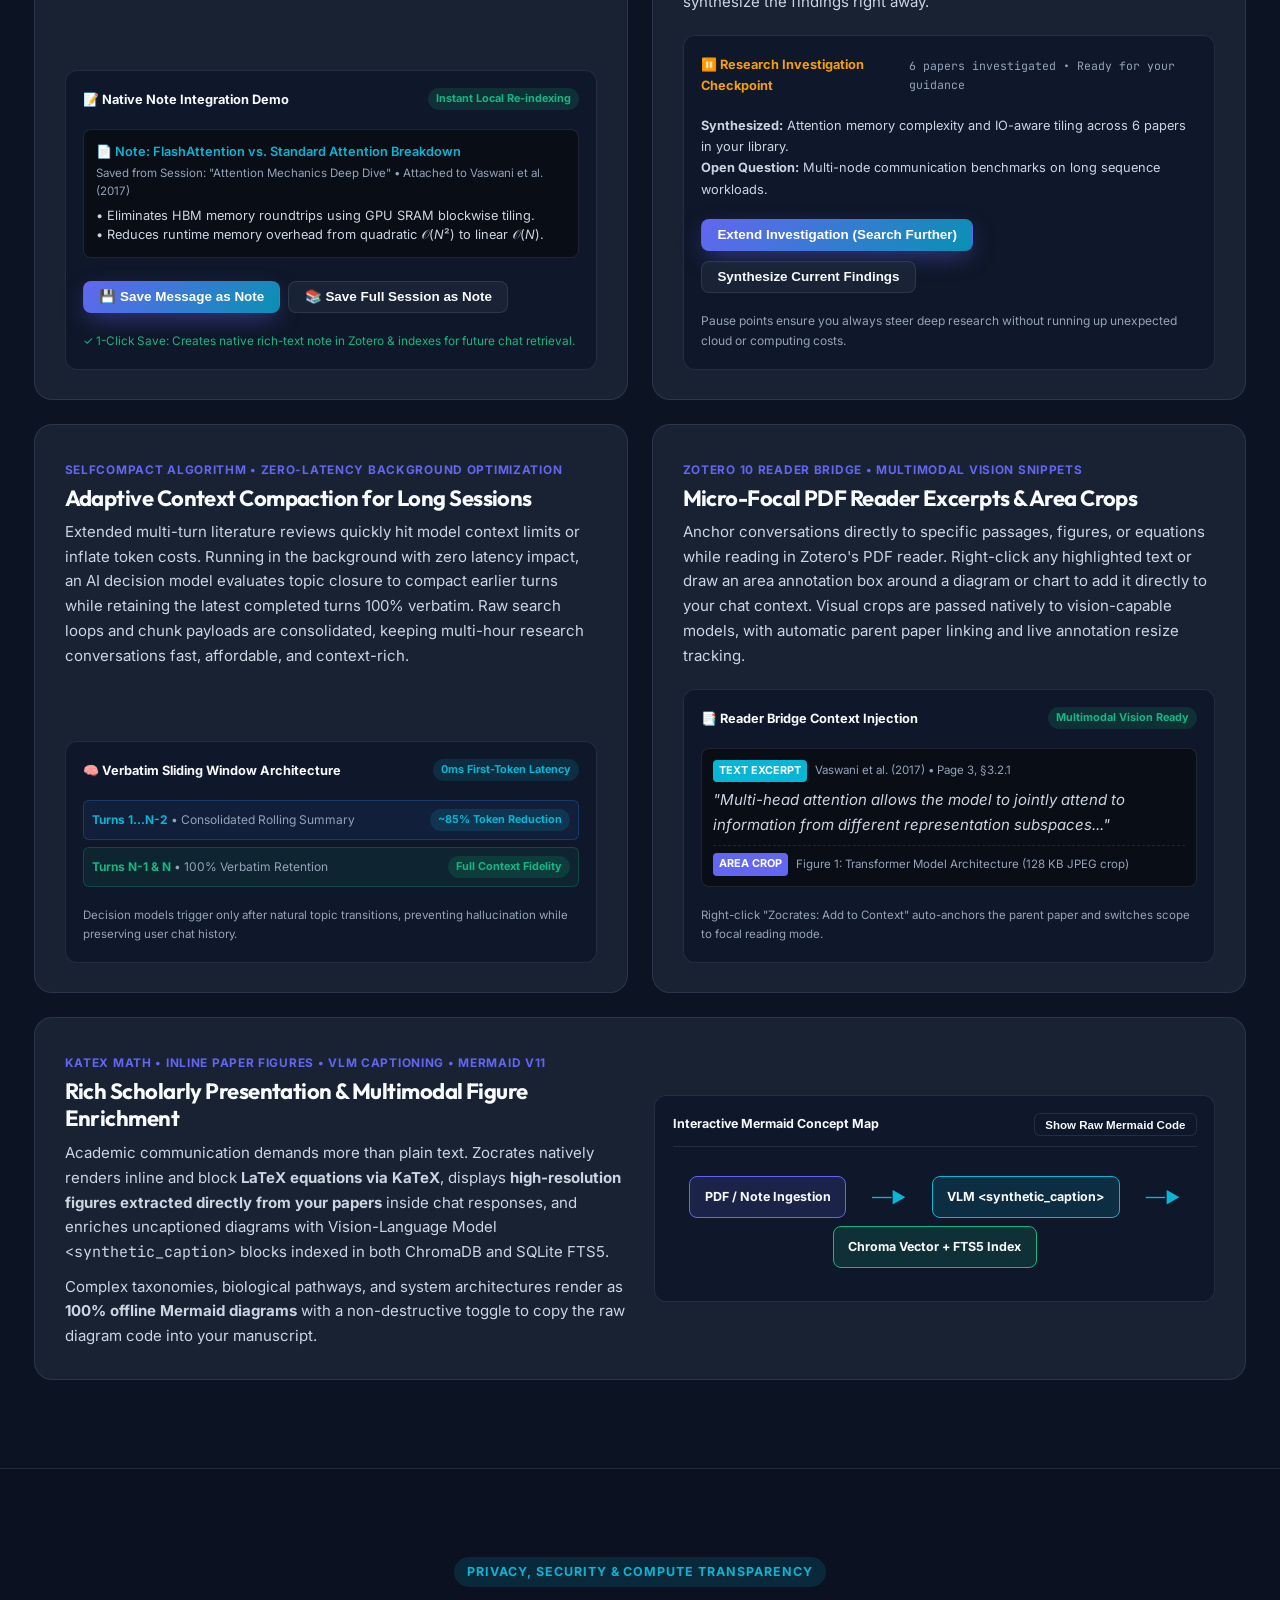
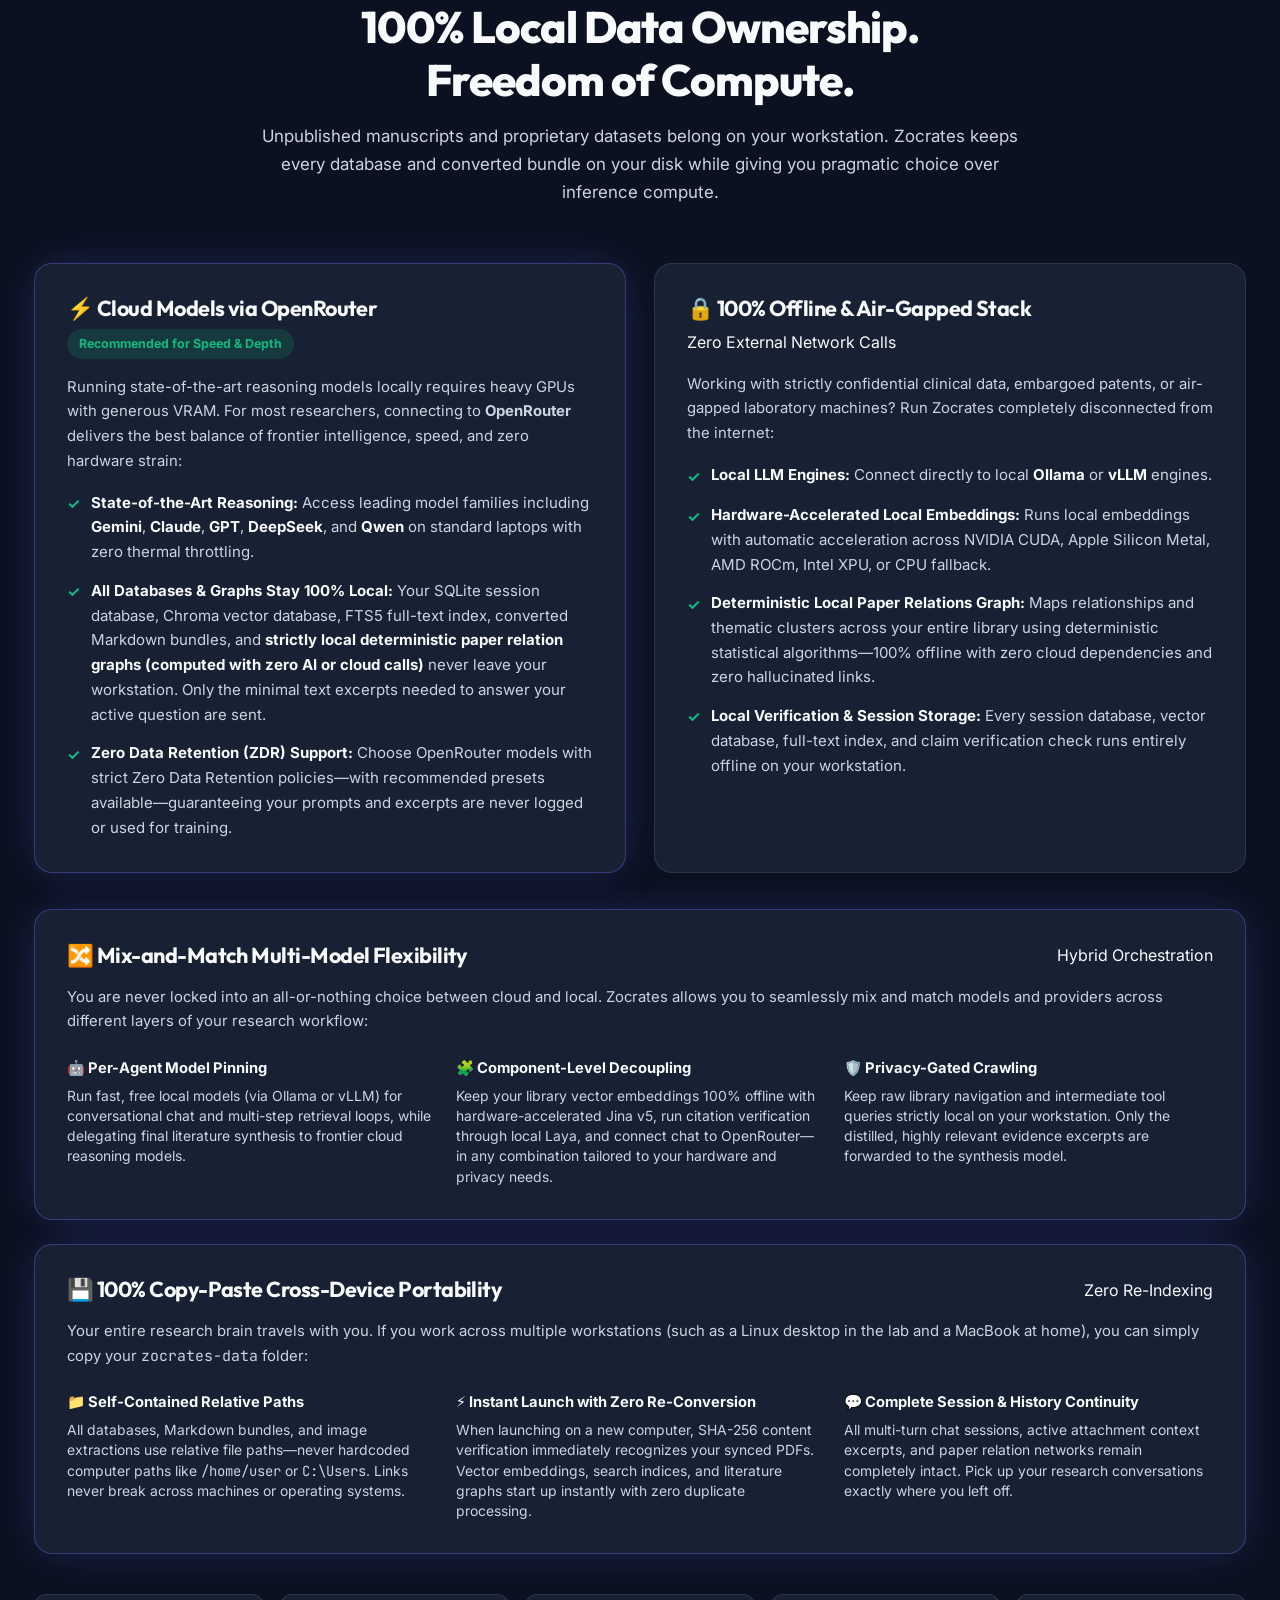
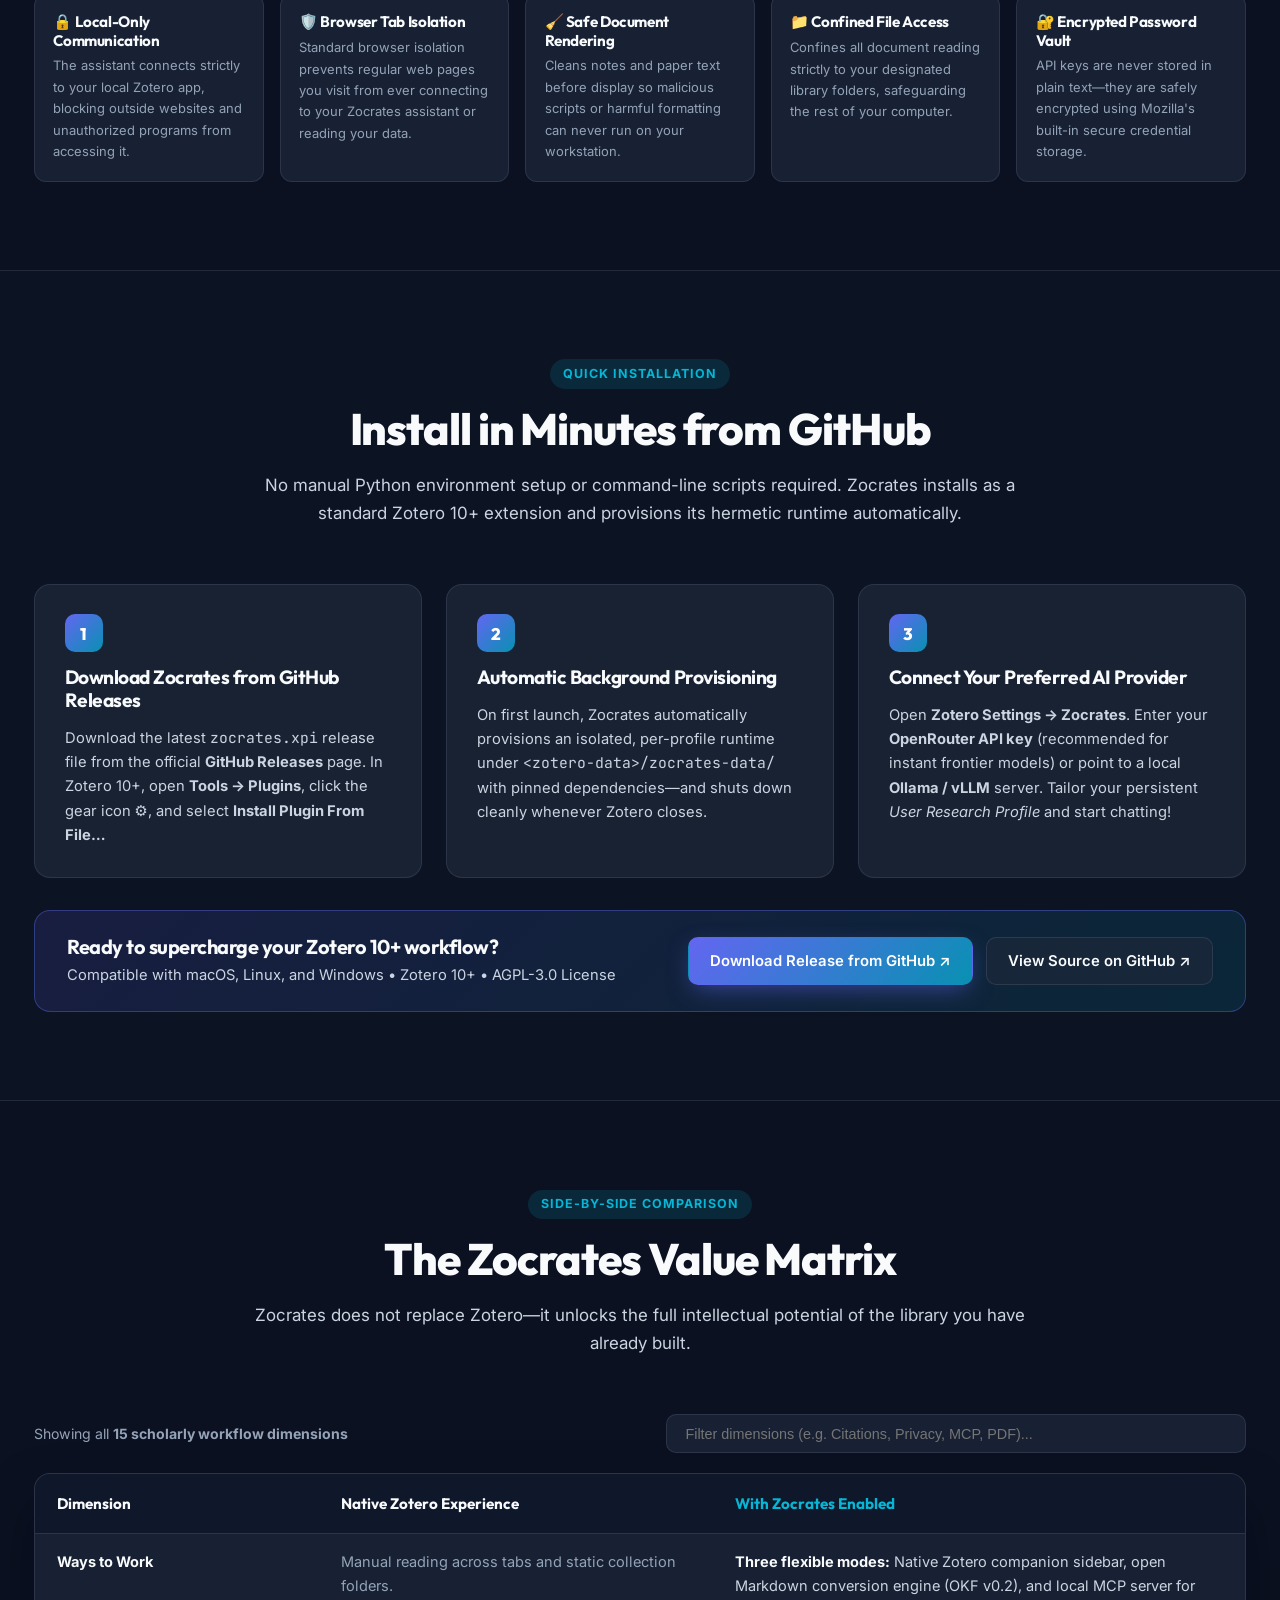
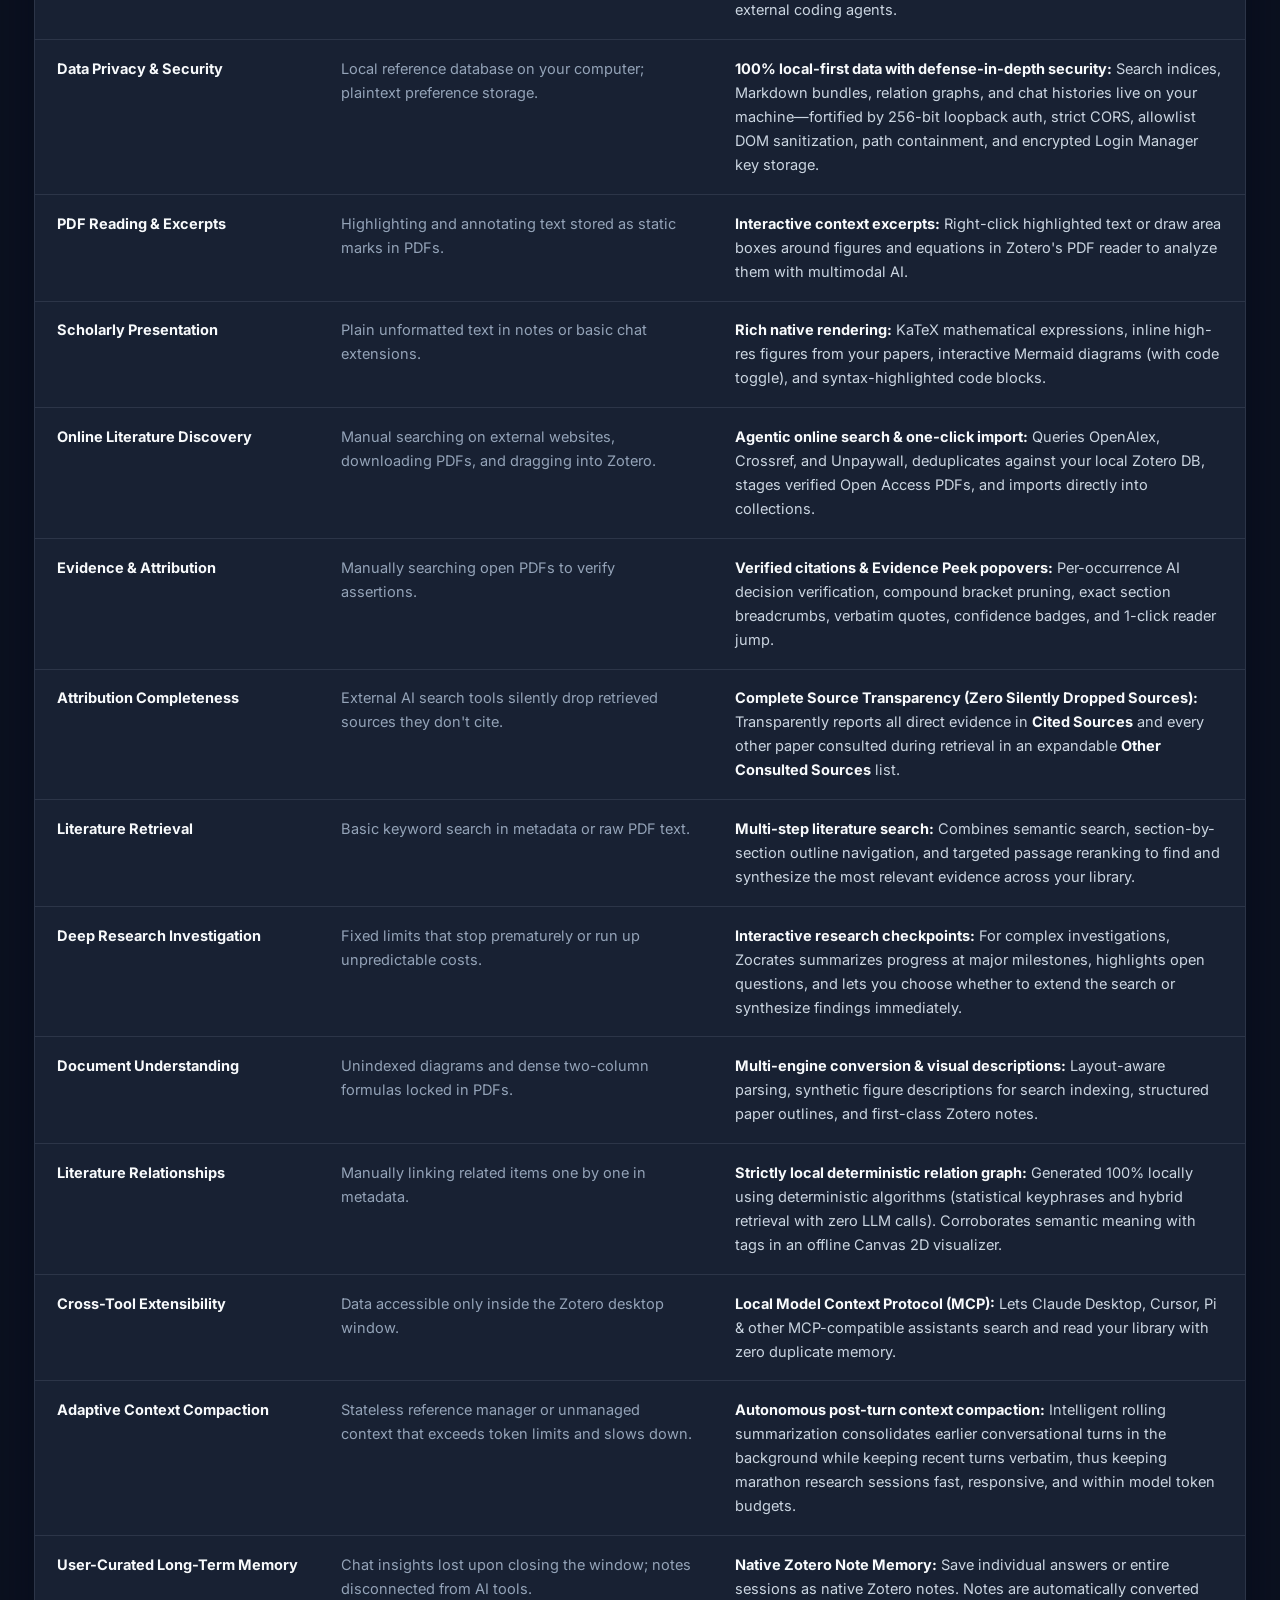
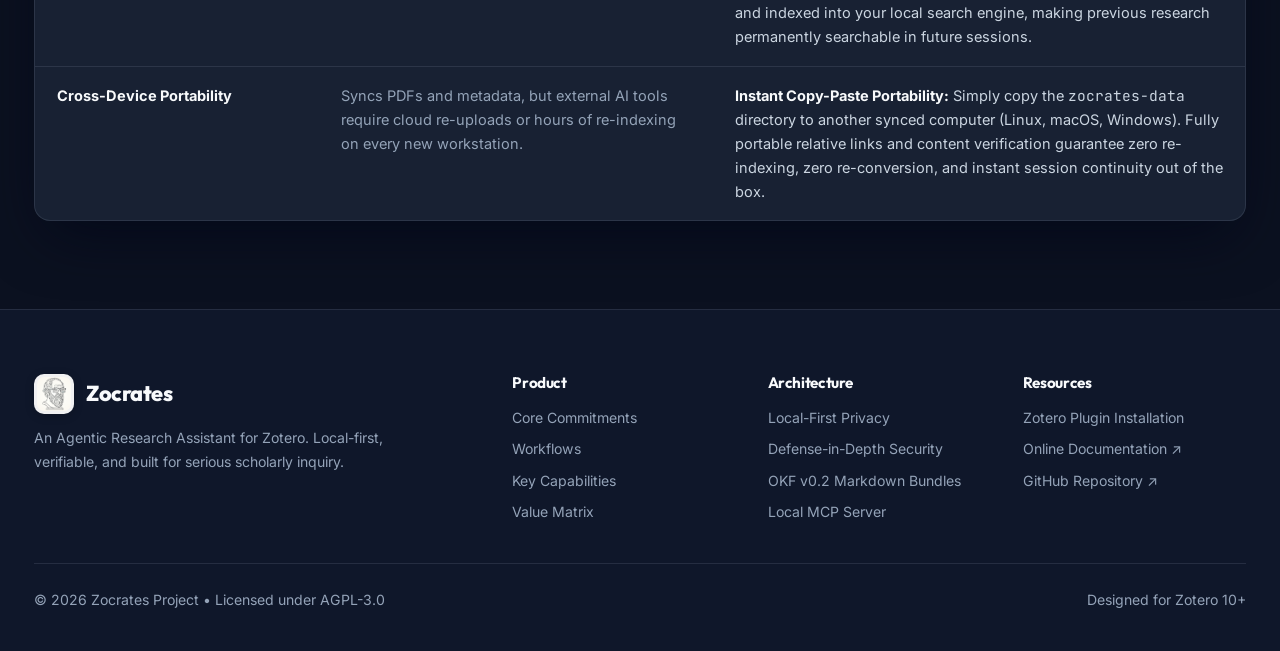
==== commit 96fb0fd8: "Update website simulated UI with citation pill details + other edits for clarity." ====
--- a/website/index.html
+++ b/website/index.html
@@ -6,7 +6,7 @@
   <title>Zocrates — Local-First AI Research Assistant for Zotero</title>
   <meta name="description" content="Transform your personal Zotero library into an active, verifiable, and local-first research partner with multi-agent search, vectorless section reading, and local MCP server." />
   <meta name="keywords" content="Zotero, Zotero agentic assistant, AI research assistant, Zotero AI plugin, academic assistant, RAG, vectorless reading, literature discovery, Open Knowledge Format, MCP server, local LLM, academic research tool" />
-  <meta name="author" content="Alex Plaka" />
+  <meta name="author" content="Alex Plakantonakis" />
   <meta name="robots" content="index, follow, max-snippet:-1, max-image-preview:large, max-video-preview:-1" />
   <meta name="theme-color" content="#0f172a" />
 
@@ -53,7 +53,7 @@
         },
         "author": {
           "@type": "Person",
-          "name": "Alex Plaka",
+          "name": "Alex Plakantonakis",
           "url": "https://github.com/alexplaka"
         },
         "image": "https://alexplaka.github.io/Zocrates/assets/Zocrates-logo.png",
@@ -64,7 +64,7 @@
           "Per-Occurrence Citation Verification",
           "Open Knowledge Format (OKF v0.2) Markdown Bundles",
           "Local Model Context Protocol (MCP) Server Bridge",
-          "Adaptive Context Compaction for 50+ Turn Sessions",
+          "Adaptive Context Compaction for Long Sessions",
           "One-Click Online Literature Discovery and Zotero Import",
           "Zotero 10 PDF Reader Text Excerpt and Area Snippet Bridge"
         ]
@@ -176,8 +176,7 @@
             </div>
             <div class="workbench-tabs">
               <span id="tab-my-library" class="workbench-tab">My Library (1,420 items)</span>
-              <span class="workbench-tab active">📄 Vaswani et al. (2017) — Attention Is All You Need.pdf</span>
-              <span class="workbench-tab">🕸️ Paper Relations Network</span>
+              <span id="tab-active-paper" class="workbench-tab active">📄 Vaswani et al. (2017) — Attention Is All You Need.pdf</span>
             </div>
           </div>
 
@@ -185,8 +184,8 @@
             <!-- Left Pane: Simulated Zotero 10+ PDF Reader -->
             <div id="zotero-reader-pane" class="zotero-reader-pane">
               <div class="reader-toolbar">
-                <span id="reader-status-label">Zotero 10+ Built-in PDF Reader • Page 4 of 15</span>
-                <span class="mono" style="color:var(--text-muted);">Scope: Papers Mode (Auto-Anchored)</span>
+                <span id="reader-status-label" class="reader-status-label">📖 Zotero PDF Reader • Page 4 of 15</span>
+                <span id="reader-outline-badge" class="reader-outline-badge">📑 Outline: § 3.2.2</span>
               </div>
 
               <div class="pdf-page-canvas">
@@ -195,10 +194,13 @@
                   <div class="pdf-paper-meta">Ashish Vaswani, Noam Shazeer, Niki Parmar, Jakob Uszkoreit et al. • NeurIPS 2017</div>
                 </div>
 
-                <div class="pdf-section-heading">3.2.2 Multi-Head Attention</div>
-
-                <div id="pdf-passage-1" class="pdf-highlight-passage">
-                  "Multi-head attention allows the model to jointly attend to information from different representation subspaces at different positions. With a single attention head, averaging inhibits this."
+                <div id="pdf-section-heading" class="pdf-section-heading">
+                  <span class="heading-title">3.2.2 Multi-Head Attention</span>
+                  <span id="pdf-outline-dest-tag" class="pdf-outline-dest-tag">📑 Outline Destination</span>
+                </div>
+
+                <div id="pdf-passage-1" class="pdf-passage-text">
+                  Multi-head attention allows the model to jointly attend to information from different representation subspaces at different positions. With a single attention head, averaging inhibits this.
                 </div>
 
                 <div id="pdf-passage-2" class="pdf-equation-text">
@@ -276,9 +278,9 @@
                   <div class="evidence-popover" aria-live="polite">
                     <div class="popover-top">
                       <span id="popover-doc-title" class="popover-doc-title">Vaswani et al. (2017) — Attention Is All You Need</span>
-                      <span id="popover-confidence" class="confidence-badge">Verified Support: 94%</span>
+                      <span id="popover-confidence" class="confidence-badge">Support Probability: 0.94</span>
                     </div>
-                    <div id="popover-section" class="popover-section-crumb">§ 3.2.2 Multi-Head Attention (Lines 142–168)</div>
+                    <div id="popover-section" class="popover-section-crumb">§ 3.2.2 Multi-Head Attention</div>
                     <blockquote id="popover-quote" class="popover-quote">
                       "Multi-head attention allows the model to jointly attend to information from different representation subspaces at different positions. With a single attention head, averaging inhibits this."
                     </blockquote>
@@ -329,7 +331,7 @@
               <!-- Active Context Chips Row (Positioned right above the message input bar, faithful to Zocrates) -->
               <div class="chips-strip">
                 <span style="color:var(--text-muted); font-weight:600;">Active Context:</span>
-                <span class="context-chip">📄 Vaswani et al. (2017)</span>
+                <span id="chip-active-paper" class="context-chip">📄 Vaswani et al. (2017)</span>
                 <span class="context-chip">📄 Dao et al. (2022)</span>
                 <span class="context-chip excerpt-pill">🖼️ Crop: Fig. 2 Head Ablation (p. 4) ✕</span>
               </div>
@@ -830,7 +832,7 @@
           <article class="bento-card span-6">
             <div>
               <span class="bento-tag">SelfCompact Algorithm • Zero-Latency Background Optimization</span>
-              <h3>Adaptive Context Compaction &amp; 50+ Turn Scaling</h3>
+              <h3>Adaptive Context Compaction for Long Sessions</h3>
               <p style="margin-top:0.5rem;">
                 Extended multi-turn literature reviews quickly hit model context limits or inflate token costs. Running in the background with zero latency impact, an AI decision model evaluates topic closure to compact earlier turns while retaining the latest completed turns 100% verbatim. Raw search loops and chunk payloads are consolidated, keeping multi-hour research conversations fast, affordable, and context-rich.
               </p>
--- a/website/styles.css
+++ b/website/styles.css
@@ -687,6 +687,36 @@
   border: 1px solid var(--border);
   border-radius: 8px;
   font-size: 0.78rem;
+  white-space: nowrap;
+  gap: 0.75rem;
+  overflow: hidden;
+}
+
+.reader-status-label {
+  color: var(--text-muted);
+  overflow: hidden;
+  text-overflow: ellipsis;
+  white-space: nowrap;
+  font-weight: 500;
+}
+
+.reader-outline-badge {
+  font-family: var(--font-mono);
+  font-size: 0.72rem;
+  color: var(--accent);
+  background: var(--accent-soft);
+  border: 1px solid var(--accent);
+  padding: 0.15rem 0.45rem;
+  border-radius: 4px;
+  flex-shrink: 0;
+  white-space: nowrap;
+  transition: all 0.3s ease;
+}
+
+.reader-outline-badge.active-jump {
+  background: rgba(16, 185, 129, 0.2);
+  border-color: var(--success);
+  color: var(--success);
 }
 
 .pdf-page-canvas {
@@ -722,25 +752,43 @@
 .pdf-section-heading {
   font-weight: 700;
   color: var(--text-main);
-  font-size: 0.85rem;
+  font-size: 0.88rem;
   margin-top: 0.25rem;
-}
-
-.pdf-highlight-passage {
-  background: rgba(245, 158, 11, 0.18);
-  border-left: 3px solid var(--warning);
-  padding: 0.55rem 0.75rem;
-  border-radius: 4px;
-  color: var(--text-main);
+  display: flex;
+  align-items: center;
+  justify-content: space-between;
+  padding: 0.35rem 0.6rem;
+  border-radius: 6px;
+  border-left: 3px solid transparent;
   transition: all 0.3s ease;
 }
 
-.pdf-highlight-passage.flash-active {
-  background: rgba(16, 185, 129, 0.32);
+.pdf-section-heading.flash-active {
+  background: rgba(16, 185, 129, 0.14);
   border-left-color: var(--success);
-  border-left-width: 4px;
-  box-shadow: 0 0 0 3px rgba(16, 185, 129, 0.4);
-  transform: translateX(4px);
+  box-shadow: 0 0 0 2px rgba(16, 185, 129, 0.3);
+  transform: translateX(3px);
+}
+
+.pdf-outline-dest-tag {
+  font-size: 0.68rem;
+  font-family: var(--font-mono);
+  font-weight: 500;
+  color: var(--success);
+  opacity: 0;
+  transform: scale(0.95);
+  transition: all 0.25s ease;
+  white-space: nowrap;
+}
+
+.pdf-section-heading.flash-active .pdf-outline-dest-tag {
+  opacity: 1;
+  transform: scale(1);
+}
+
+.pdf-passage-text {
+  color: var(--text-secondary);
+  line-height: 1.6;
 }
 
 .pdf-area-crop-box {
@@ -863,6 +911,15 @@
   background: var(--bg-card);
   border: 1px solid var(--border);
   color: var(--text-secondary);
+  transition: all 0.3s ease;
+}
+
+.context-chip.flash-chip {
+  border-color: var(--accent);
+  background: var(--accent-soft);
+  color: var(--accent);
+  box-shadow: 0 0 10px rgba(59, 130, 246, 0.45);
+  transform: translateY(-1px);
 }
 
 .context-chip.excerpt-pill {
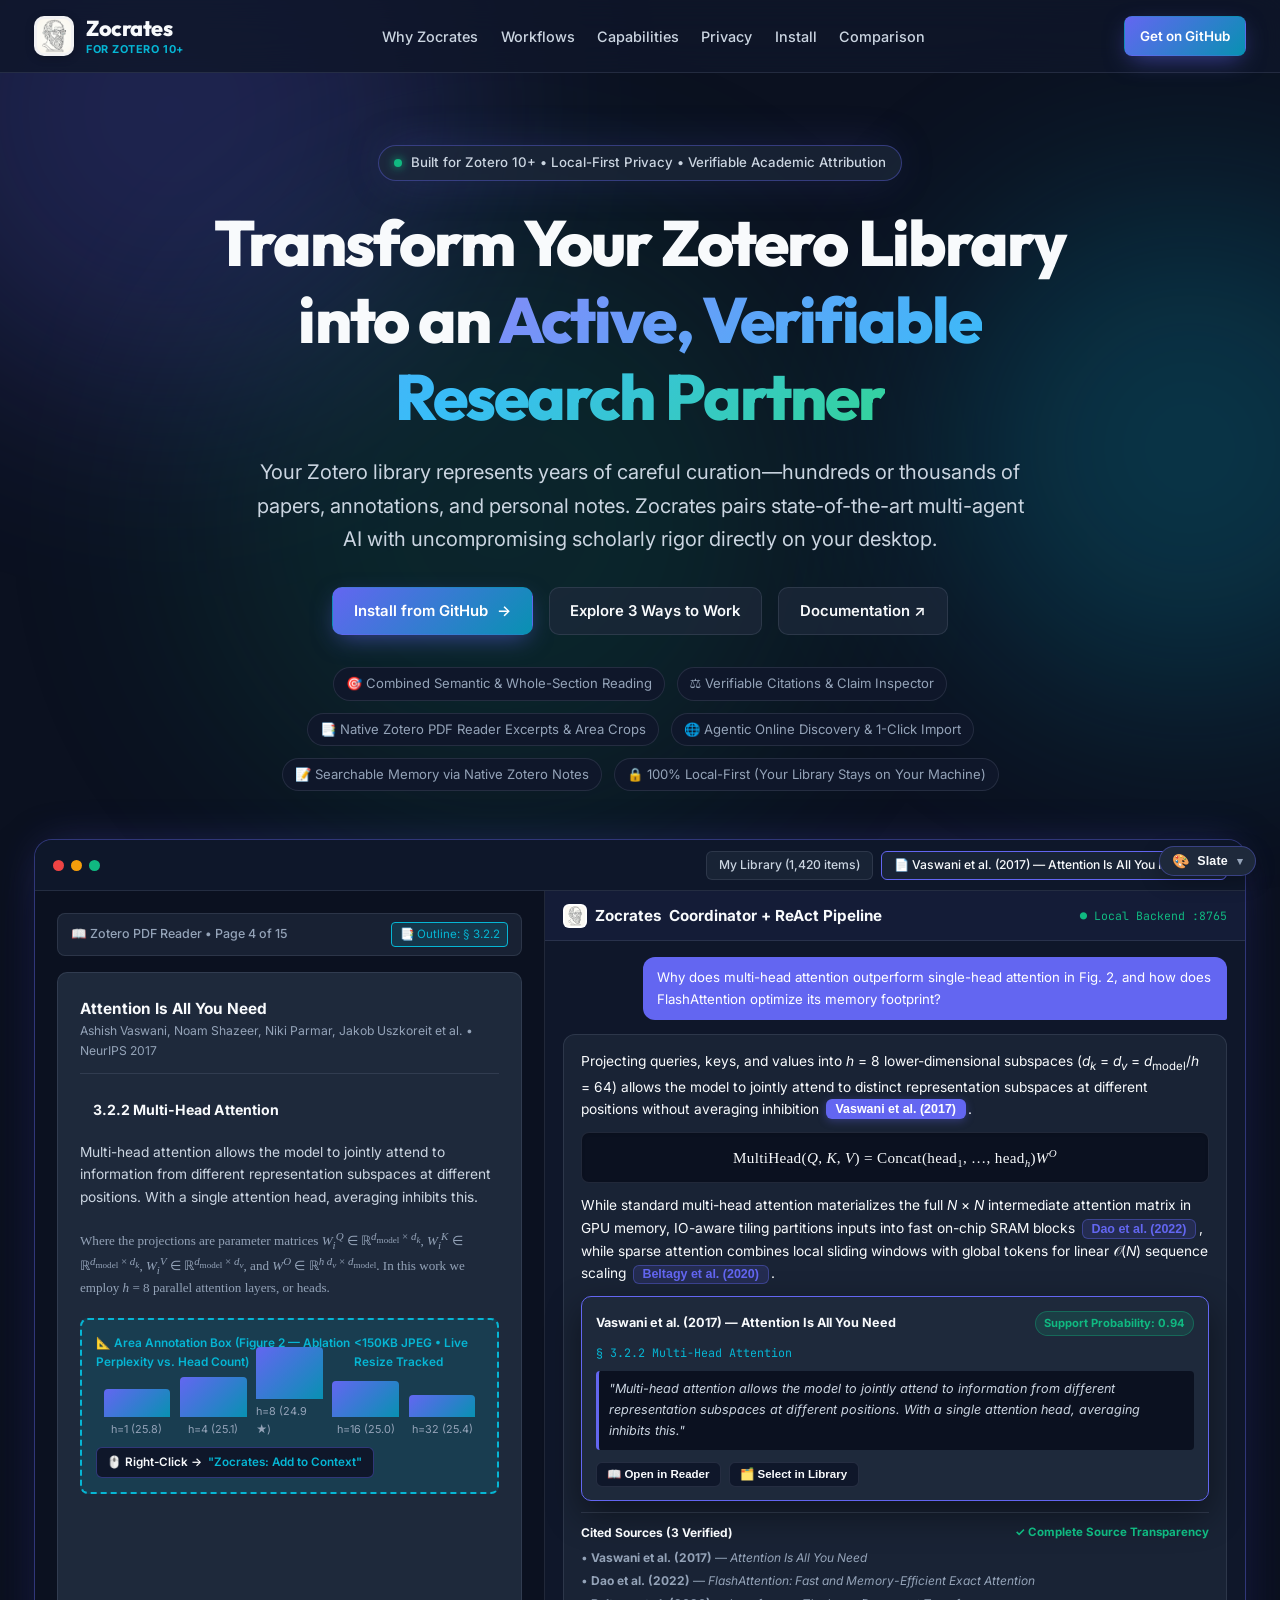
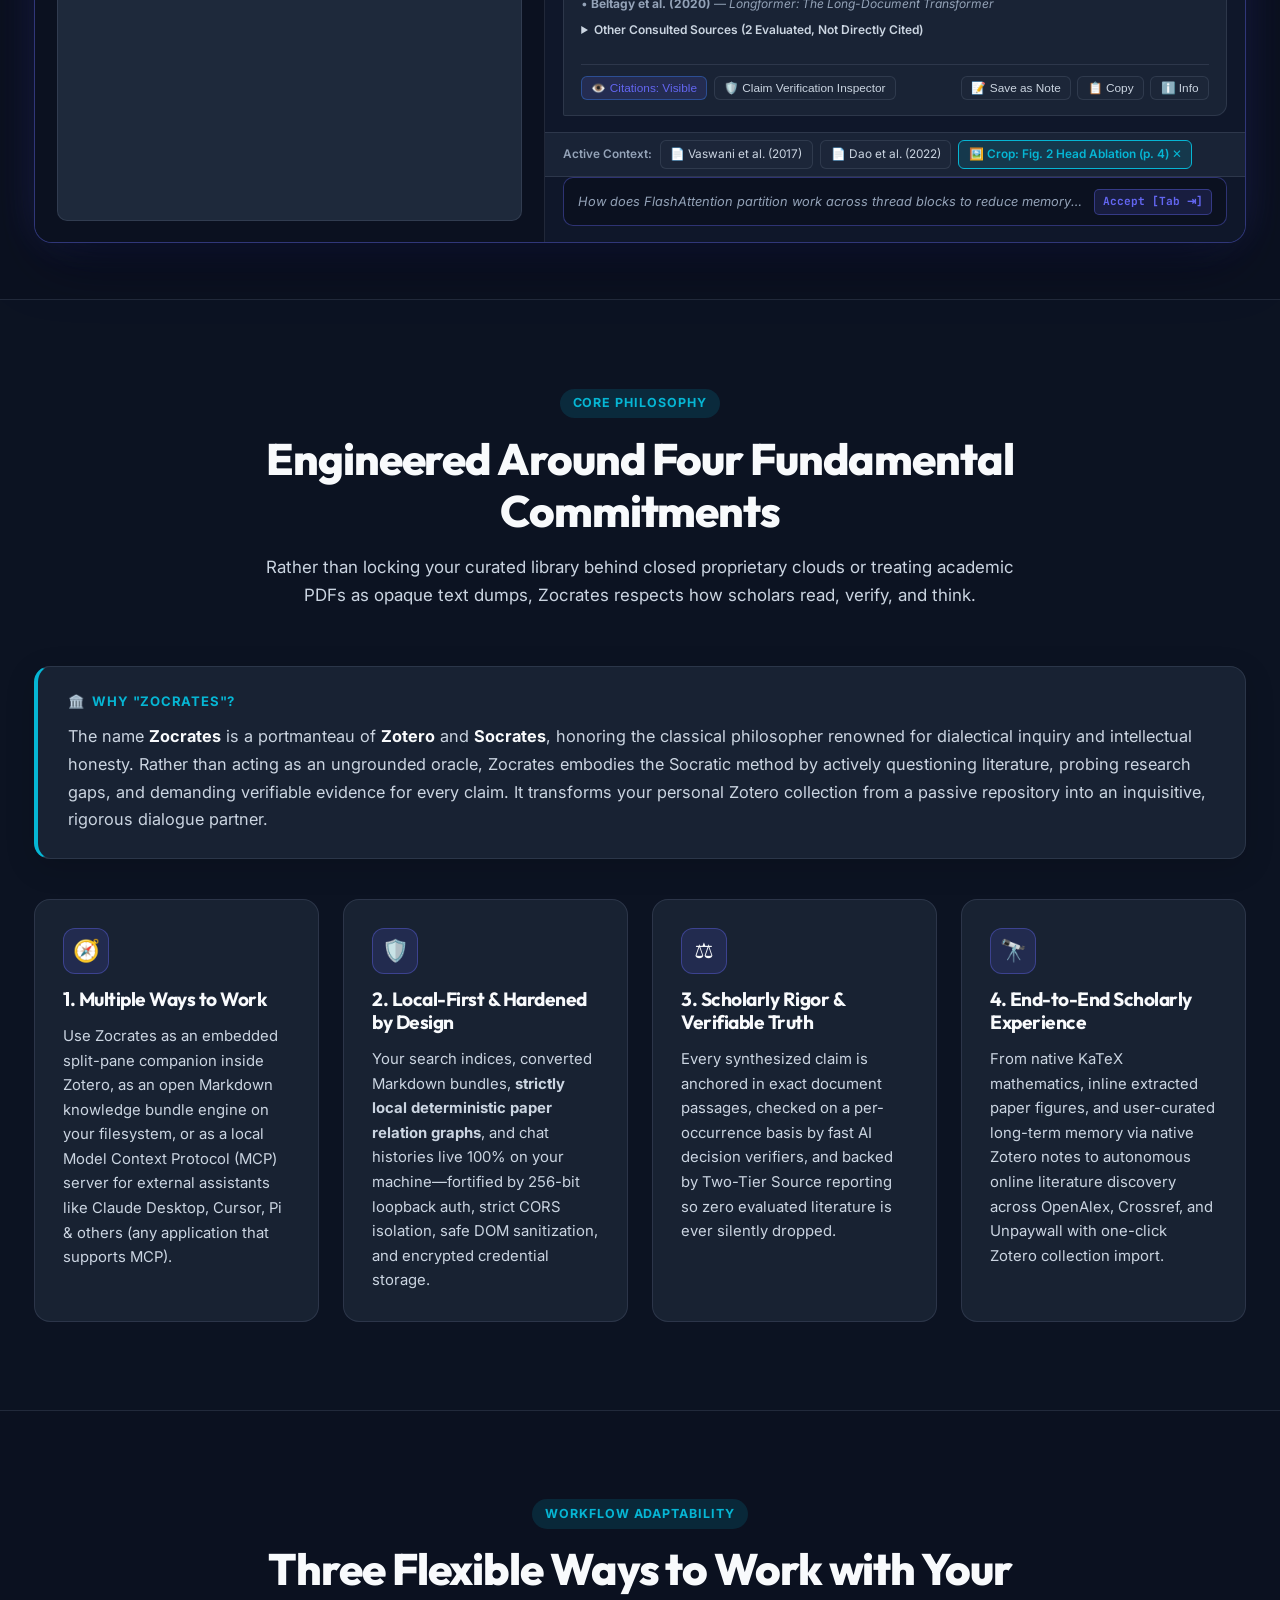
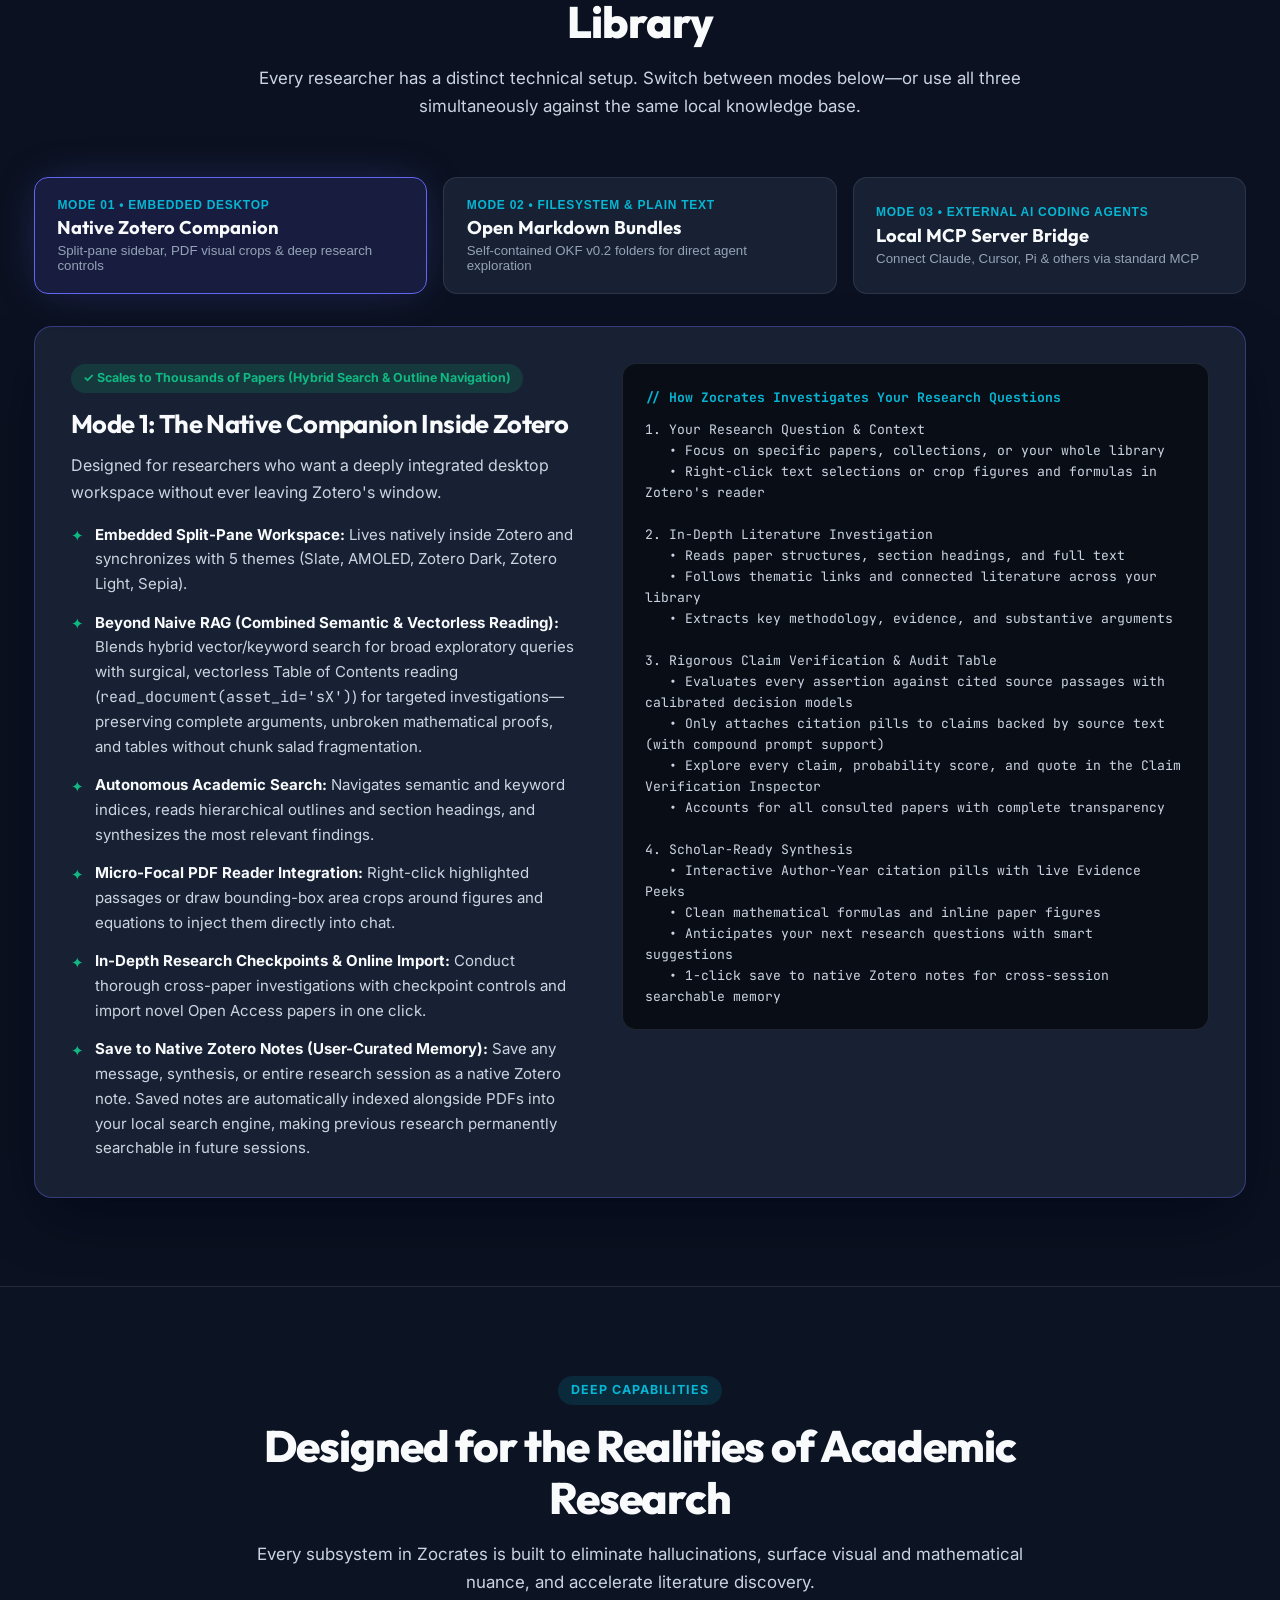
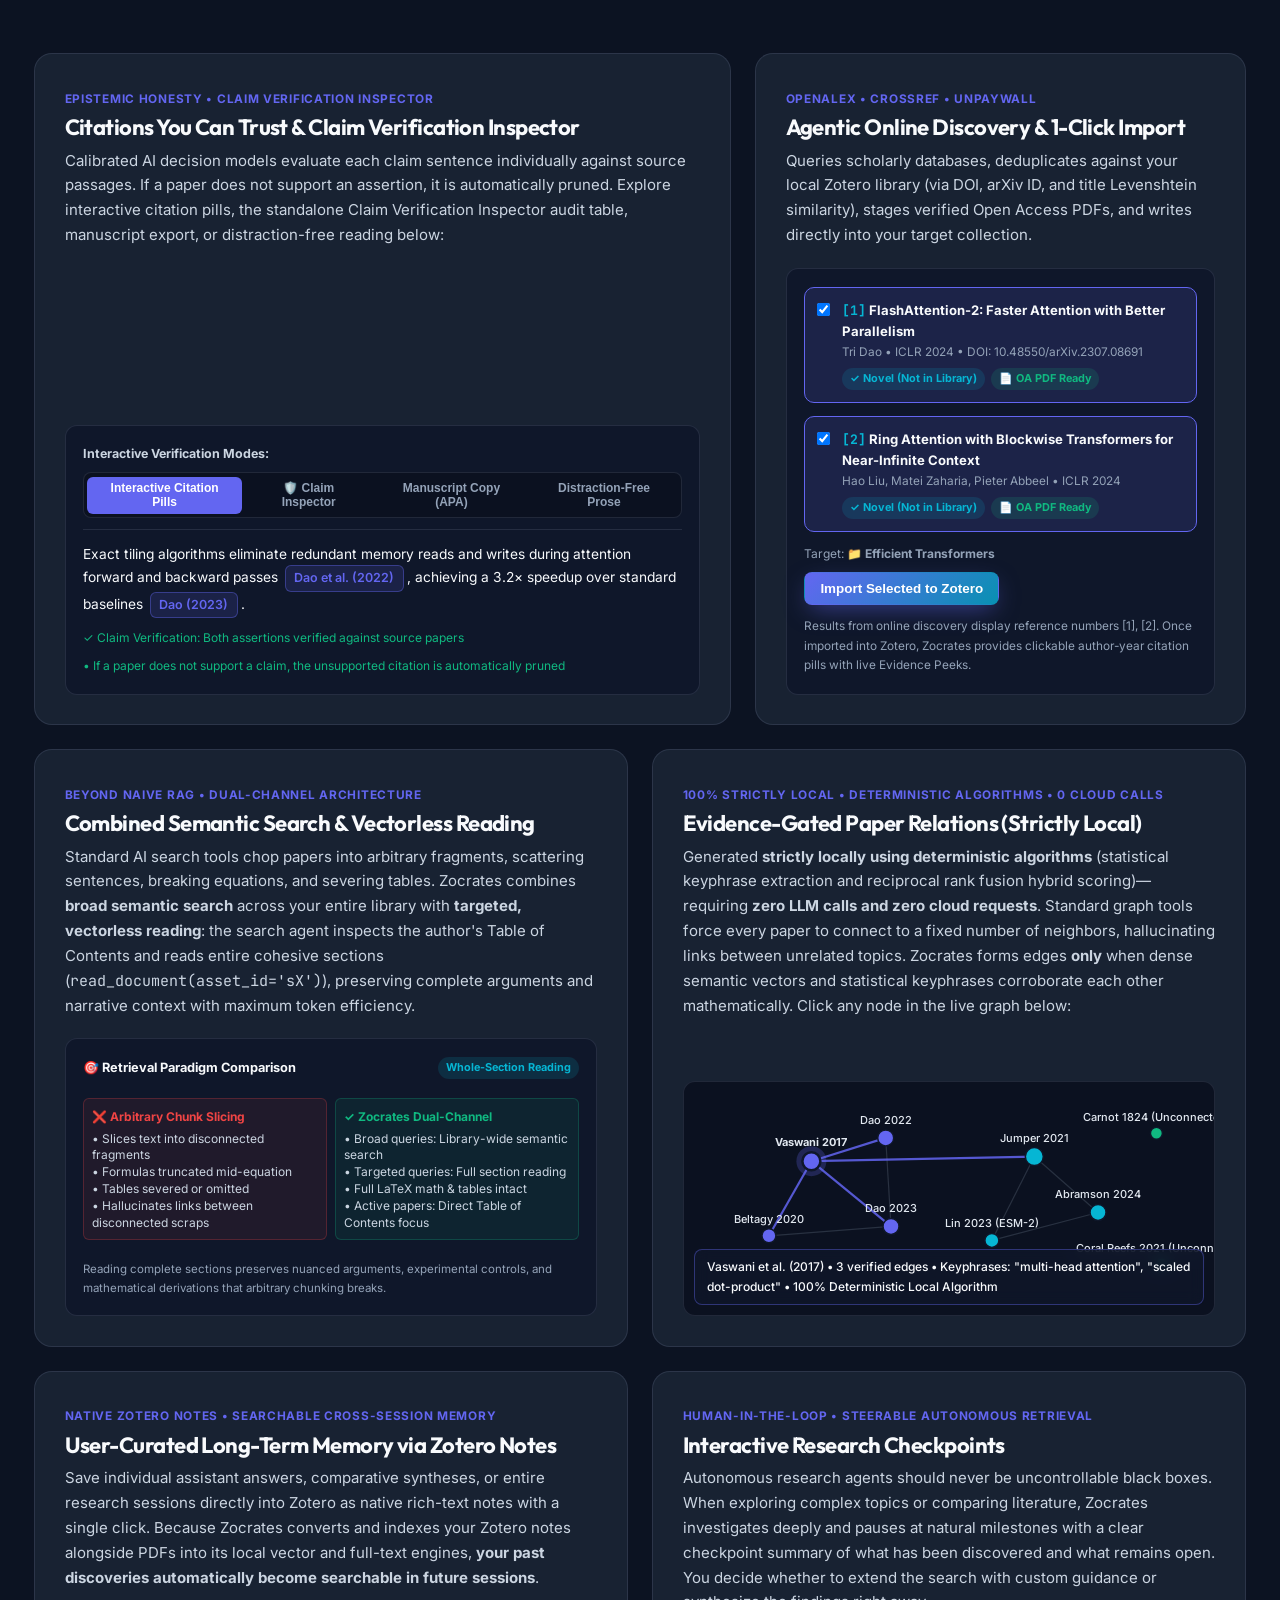
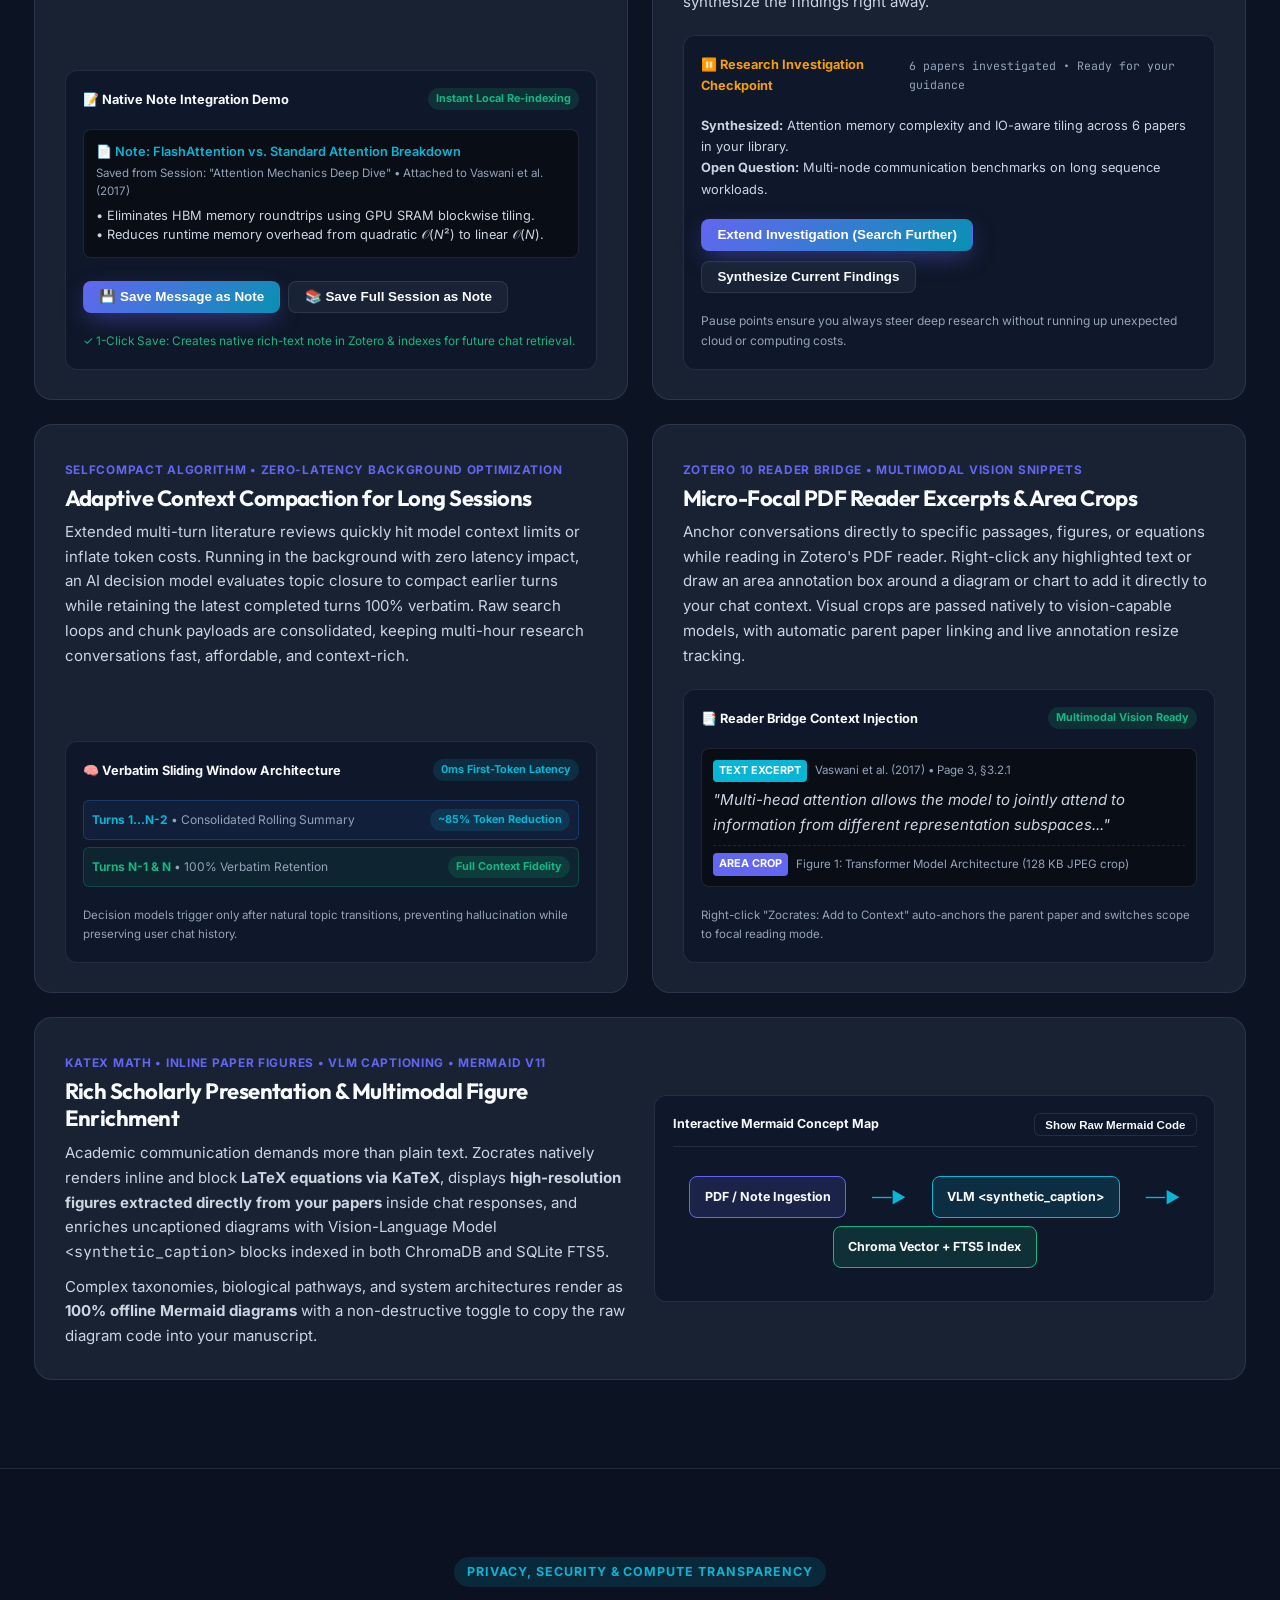
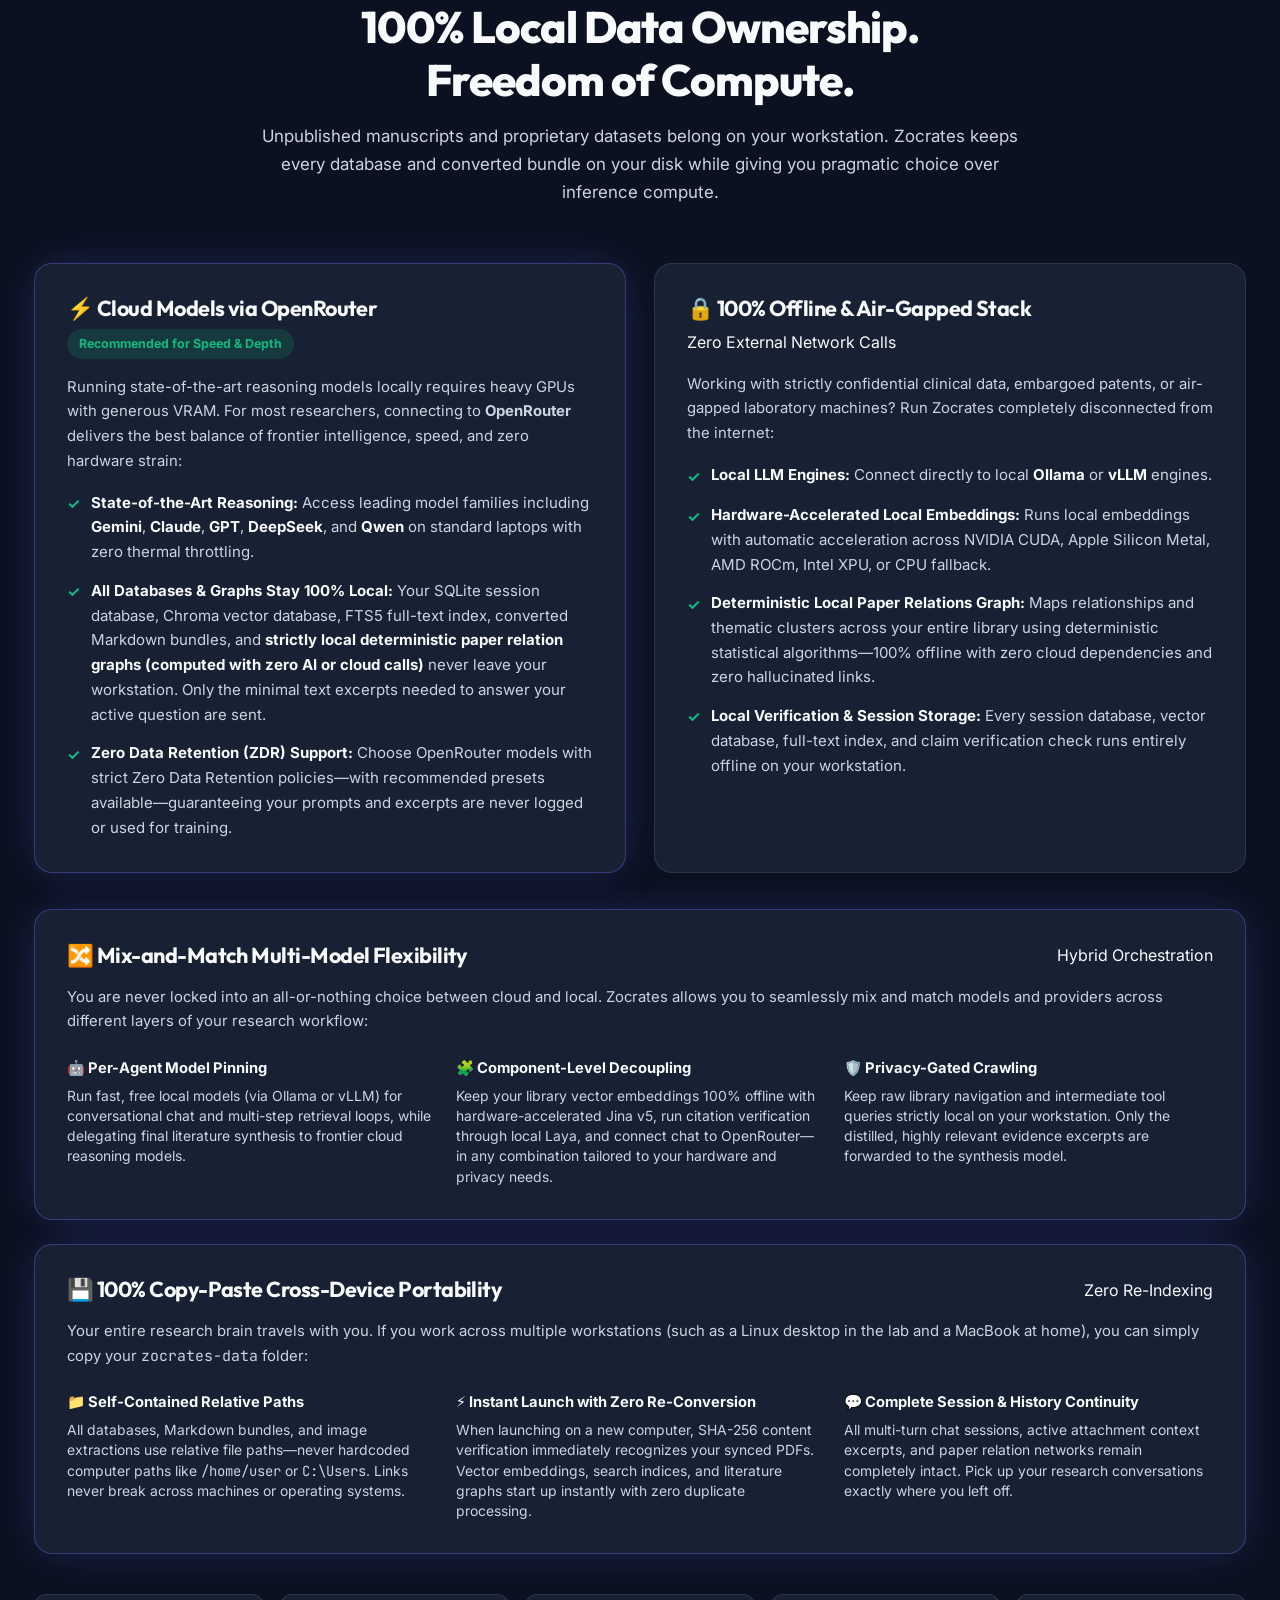
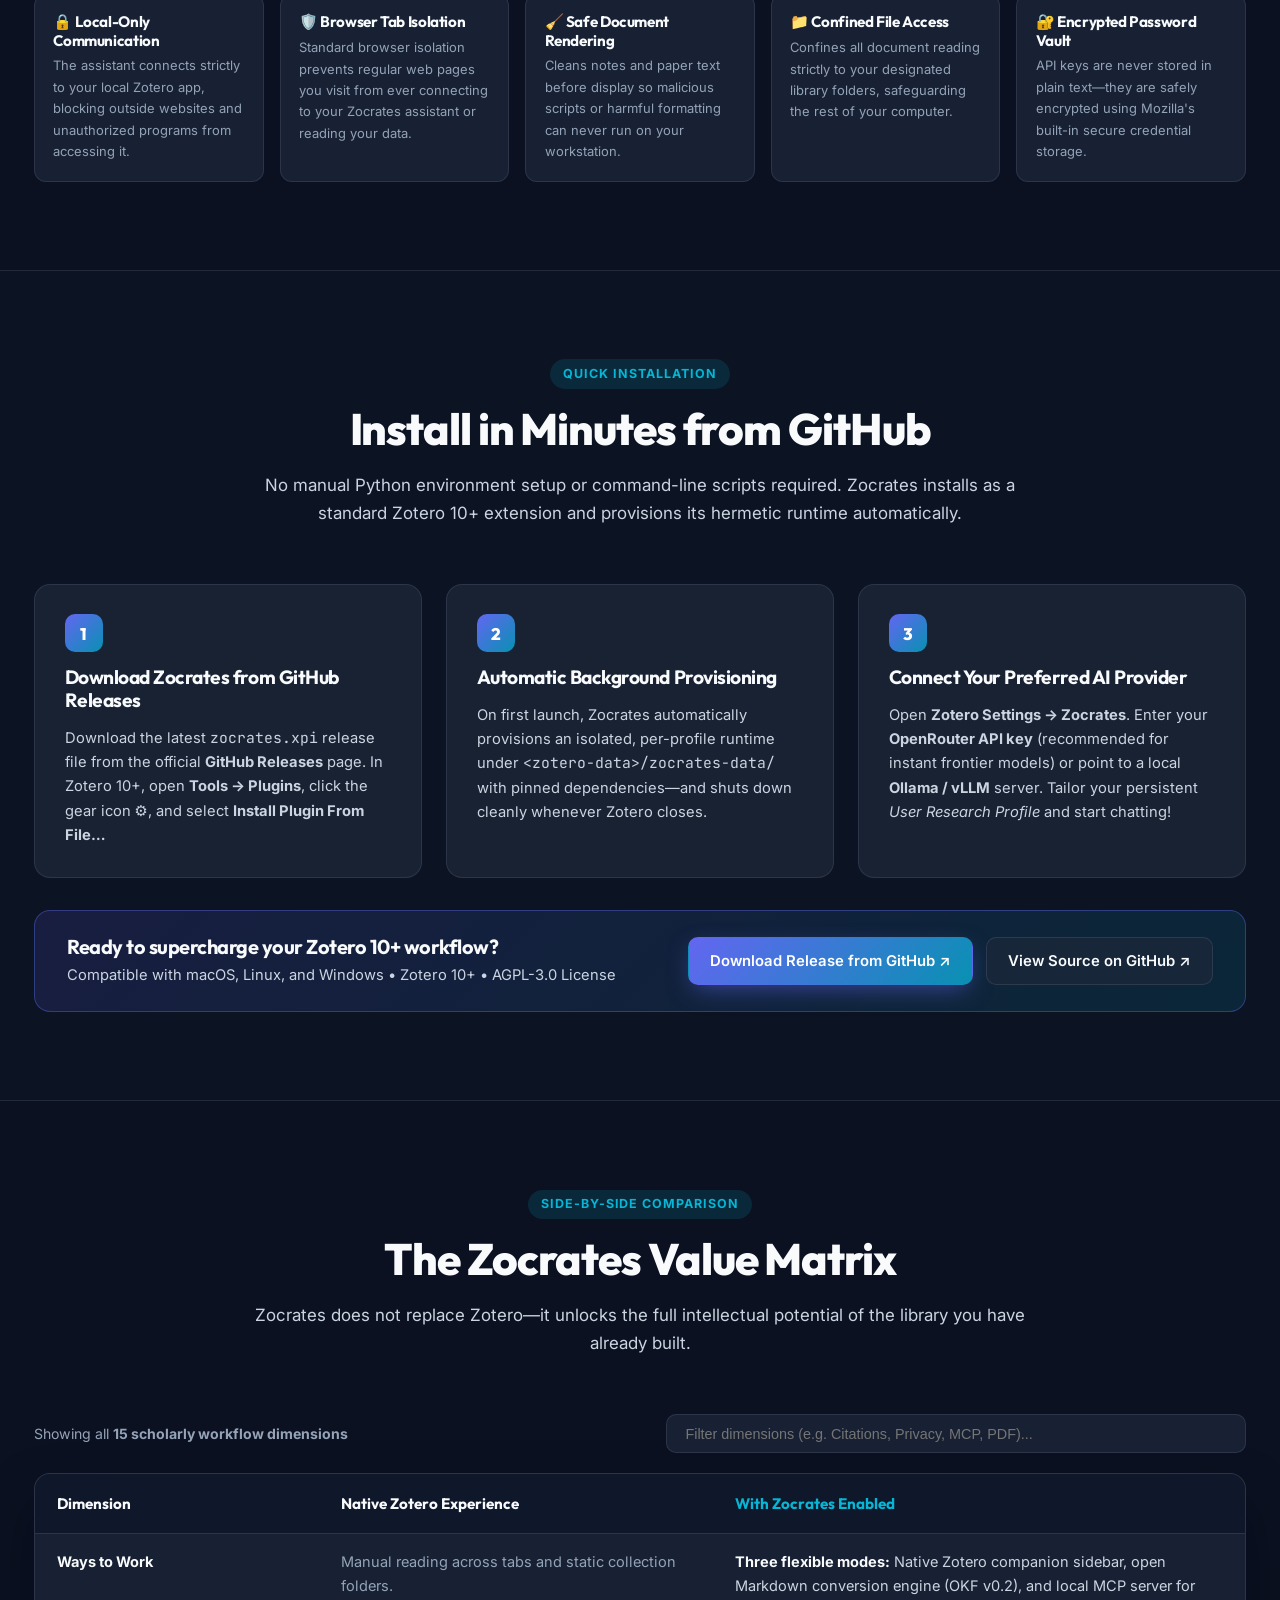
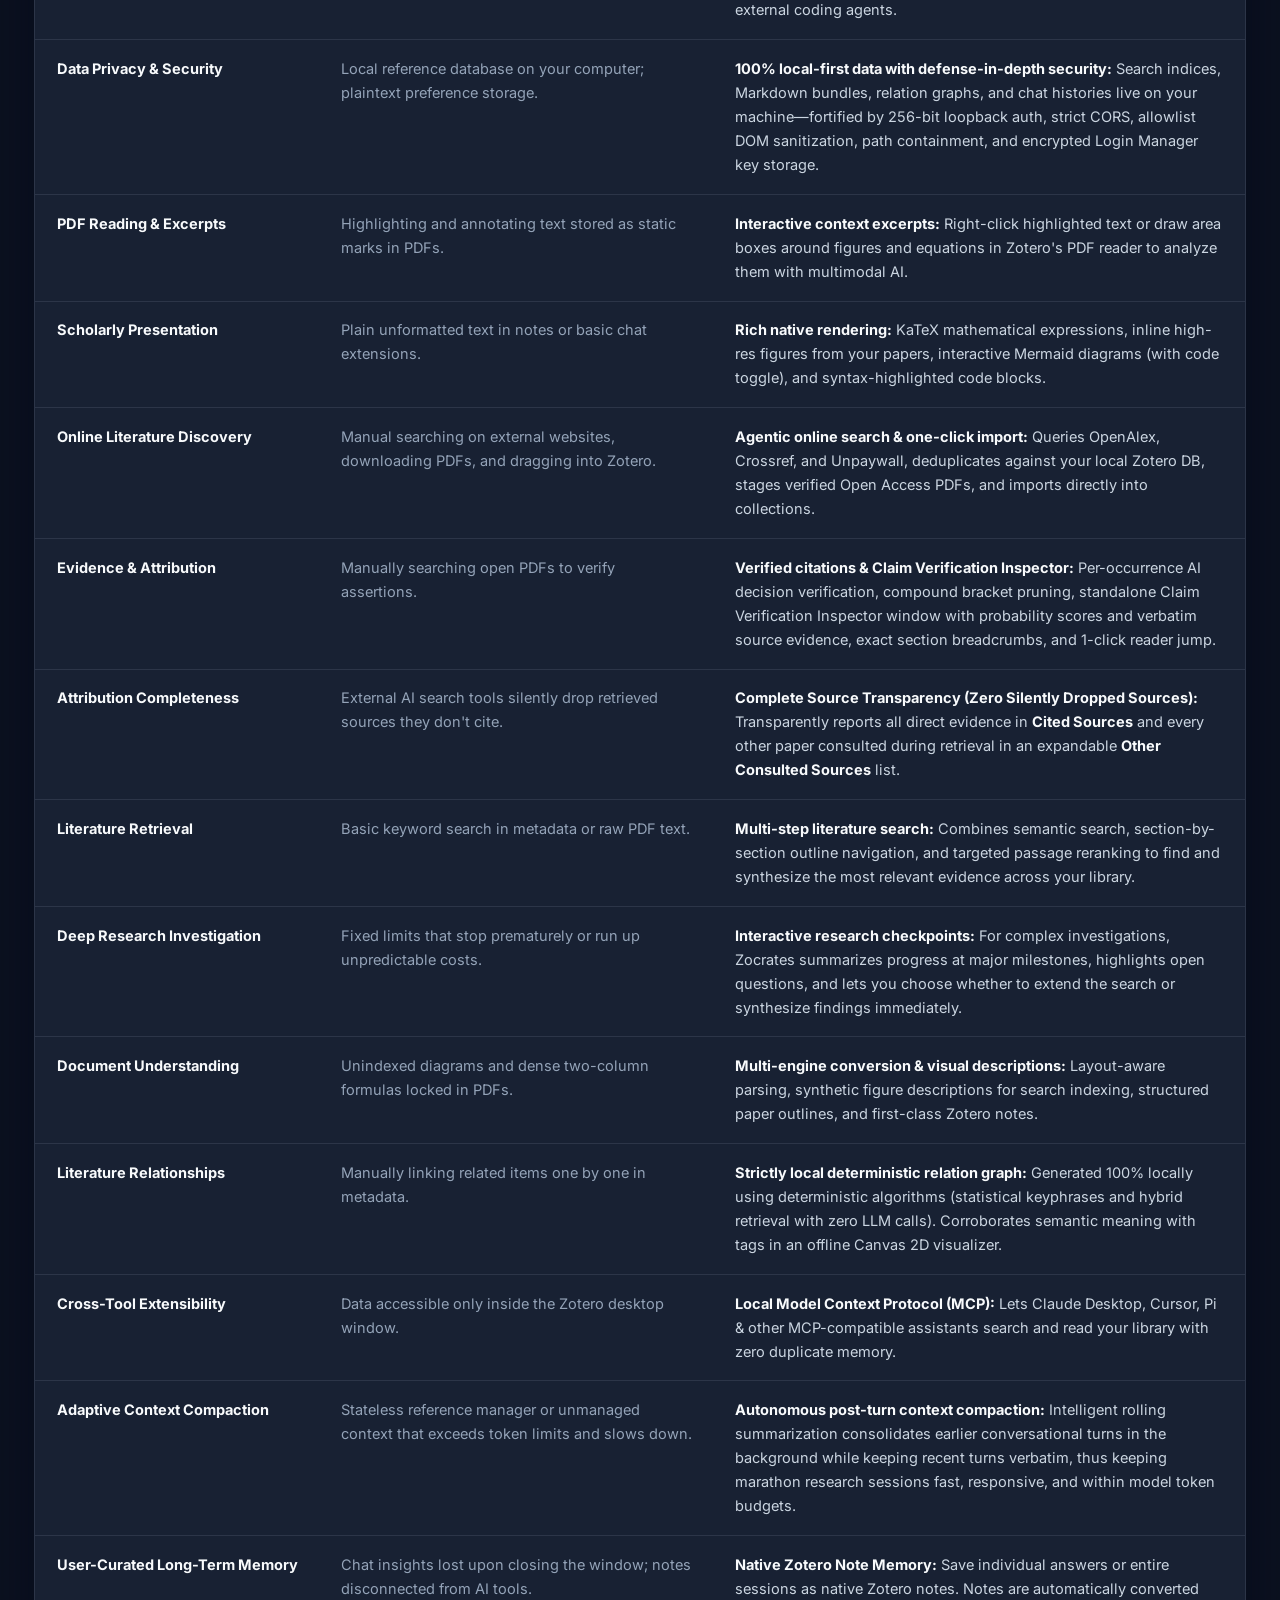
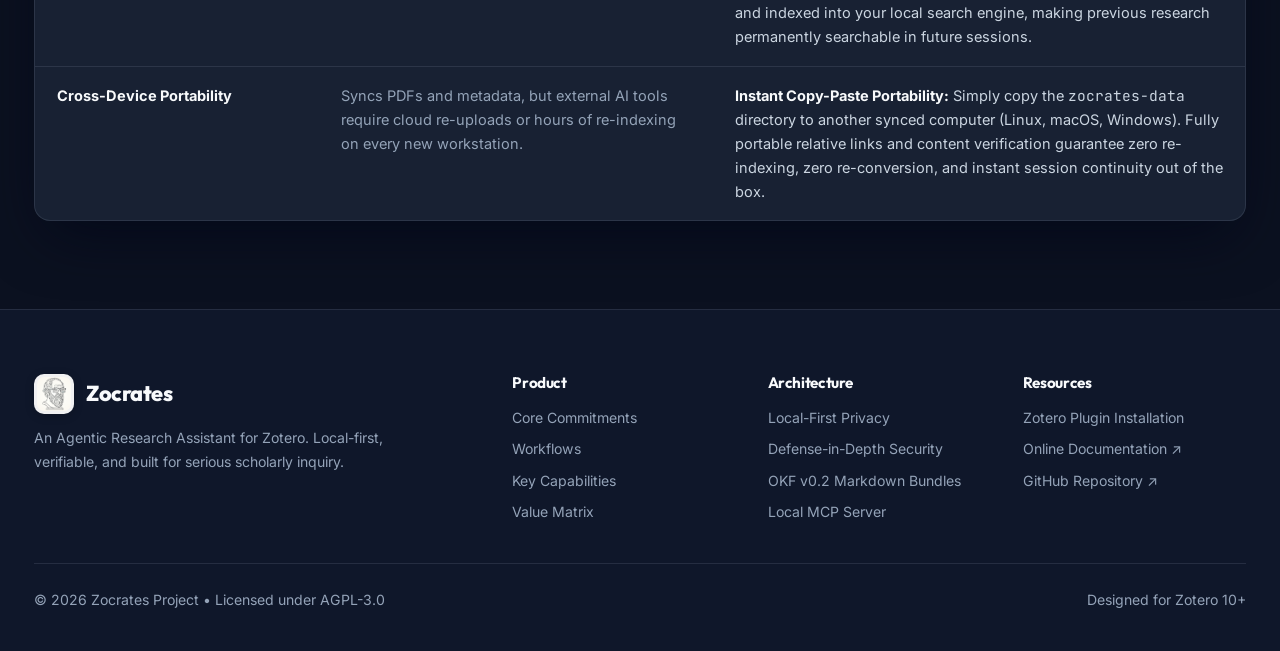
==== commit 29b06cf9: "feat(website): showcase Claim Verification Inspector with interactive modal, citation visibility tog" ====
--- a/website/index.html
+++ b/website/index.html
@@ -61,7 +61,7 @@
           "Native Zotero 10 Split-Pane Sidebar",
           "Combined Semantic Search and Vectorless Table of Contents Reading",
           "Evidence-Gated Strictly Local Paper Relations Graph",
-          "Per-Occurrence Citation Verification",
+          "Per-Occurrence Citation Verification & Claim Verification Inspector",
           "Open Knowledge Format (OKF v0.2) Markdown Bundles",
           "Local Model Context Protocol (MCP) Server Bridge",
           "Adaptive Context Compaction for Long Sessions",
@@ -160,7 +160,7 @@
 
           <div class="hero-trust-pills">
             <span class="trust-pill">🎯 Combined Semantic &amp; Whole-Section Reading</span>
-            <span class="trust-pill">⚖️ Verifiable Citations &amp; Live Evidence Peeks</span>
+            <span class="trust-pill">⚖️ Verifiable Citations &amp; Claim Inspector</span>
             <span class="trust-pill">📑 Native Zotero PDF Reader Excerpts &amp; Area Crops</span>
             <span class="trust-pill">🌐 Agentic Online Discovery &amp; 1-Click Import</span>
             <span class="trust-pill">📝 Searchable Memory via Native Zotero Notes</span>
@@ -313,6 +313,14 @@
 
                   <!-- Message Actions Bar (Actions on the Entire Response) -->
                   <div class="message-action-bar">
+                    <div class="message-action-left">
+                      <button type="button" id="btn-toggle-citations" class="message-action-btn active-pill" title="Toggle citation visibility (Citations: Visible / Citations: Hidden)">
+                        👁️ Citations: Visible
+                      </button>
+                      <button type="button" id="btn-open-claims-inspector" class="message-action-btn" title="Open Claim Verification Inspector">
+                        🛡️ Claim Verification Inspector
+                      </button>
+                    </div>
                     <div class="message-action-buttons">
                       <button type="button" id="btn-save-as-note" class="message-action-btn" title="Save this response as a native Zotero rich-text note">
                         📝 Save as Note
@@ -320,7 +328,7 @@
                       <button type="button" id="btn-copy-msg" class="message-action-btn" title="Copy response to clipboard">
                         📋 Copy
                       </button>
-                      <button type="button" class="message-action-btn" title="View turn provenance & token details">
+                      <button type="button" id="btn-msg-info" class="message-action-btn" title="View turn provenance & token details">
                         ℹ️ Info
                       </button>
                     </div>
@@ -491,9 +499,10 @@
    • Follows thematic links and connected literature across your library
    • Extracts key methodology, evidence, and substantive arguments
 
-3. Rigorous Claim Verification
-   • Evaluates every assertion against cited source passages
-   • Only attaches citation pills to claims backed by source text
+3. Rigorous Claim Verification &amp; Audit Table
+   • Evaluates every assertion against cited source passages with calibrated decision models
+   • Only attaches citation pills to claims backed by source text (with compound prompt support)
+   • Explore every claim, probability score, and quote in the Claim Verification Inspector
    • Accounts for all consulted papers with complete transparency
 
 4. Scholar-Ready Synthesis
@@ -629,21 +638,22 @@
         </div>
 
         <div class="bento-grid">
-          <!-- Bento 1: Verifiable Citations & Clean Manuscript Export (Span 7) -->
+          <!-- Bento 1: Verifiable Citations, Claim Inspector & Clean Manuscript Export (Span 7) -->
           <article class="bento-card span-7">
             <div>
-              <span class="bento-tag">Epistemic Honesty • Per-Occurrence Claim Verification</span>
-              <h3>Citations You Can Trust &amp; Distraction-Free Manuscript Export</h3>
+              <span class="bento-tag">Epistemic Honesty • Claim Verification Inspector</span>
+              <h3>Citations You Can Trust &amp; Claim Verification Inspector</h3>
               <p style="margin-top:0.5rem;">
-                Calibrated AI verification models check each claim against the source text. If an in-text citation references multiple papers and one does not support the claim, the unsupported citation is automatically pruned while preserving the verified one. Toggle between interactive author-year pills, manuscript copy format, and distraction-free reading below:
+                Calibrated AI decision models evaluate each claim sentence individually against source passages. If a paper does not support an assertion, it is automatically pruned. Explore interactive citation pills, the standalone Claim Verification Inspector audit table, manuscript export, or distraction-free reading below:
               </p>
             </div>
 
             <div class="interactive-widget">
               <div class="widget-toolbar">
-                <span style="font-size:0.78rem; font-weight:700; color:var(--text-secondary);">Live Citation Mode Switcher:</span>
+                <span style="font-size:0.78rem; font-weight:700; color:var(--text-secondary);">Interactive Verification Modes:</span>
                 <div class="toggle-btn-group">
                   <button type="button" class="toggle-pill-btn cite-mode-btn active" data-citemode="pills">Interactive Citation Pills</button>
+                  <button type="button" class="toggle-pill-btn cite-mode-btn" data-citemode="inspector">🛡️ Claim Inspector</button>
                   <button type="button" class="toggle-pill-btn cite-mode-btn" data-citemode="manuscript">Manuscript Copy (APA)</button>
                   <button type="button" class="toggle-pill-btn cite-mode-btn" data-citemode="clean">Distraction-Free Prose</button>
                 </div>
@@ -1223,7 +1233,7 @@
               <tr>
                 <td class="dim-cell">Evidence &amp; Attribution</td>
                 <td class="native-cell">Manually searching open PDFs to verify assertions.</td>
-                <td class="zocrates-cell"><strong>Verified citations &amp; Evidence Peek popovers:</strong> Per-occurrence AI decision verification, compound bracket pruning, exact section breadcrumbs, verbatim quotes, confidence badges, and 1-click reader jump.</td>
+                <td class="zocrates-cell"><strong>Verified citations &amp; Claim Verification Inspector:</strong> Per-occurrence AI decision verification, compound bracket pruning, standalone Claim Verification Inspector window with probability scores and verbatim source evidence, exact section breadcrumbs, and 1-click reader jump.</td>
               </tr>
               <tr>
                 <td class="dim-cell">Attribution Completeness</td>
@@ -1330,6 +1340,120 @@
       </div>
     </div>
   </footer>
+
+  <!-- Claim Verification Inspector Modal Overlay (Interactive Standalone Demo) -->
+  <div id="claims-inspector-modal" class="claims-modal-overlay" role="dialog" aria-modal="true" aria-labelledby="claims-modal-title-text" aria-hidden="true">
+    <div class="claims-modal-card">
+      <div class="claims-modal-header">
+        <div class="claims-modal-title">
+          <span>🛡️</span>
+          <span id="claims-modal-title-text">Claim Verification Inspector — Turn #3</span>
+          <span class="claim-modal-tag">3 Claims Evaluated • 3 Verified</span>
+        </div>
+        <button type="button" id="claims-modal-close-btn" class="claims-modal-close-btn" aria-label="Close Inspector">✕</button>
+      </div>
+
+      <div class="claims-modal-toolbar">
+        <div class="claims-source-filter-wrap">
+          <label for="claims-filter-select">Filter by Source Paper:</label>
+          <select id="claims-filter-select" class="claims-source-dropdown">
+            <option value="all">All Sources (3 Papers, 3 Claims)</option>
+            <option value="vaswani">Vaswani et al. (2017) — Attention Is All You Need</option>
+            <option value="dao">Dao et al. (2022) — FlashAttention</option>
+            <option value="beltagy">Beltagy et al. (2020) — Longformer</option>
+          </select>
+        </div>
+        <div style="font-size:0.75rem; color:var(--text-muted); font-family:'JetBrains Mono', monospace;">
+          Model: ~typesafe/jev-latest (Threshold τ = 0.600)
+        </div>
+      </div>
+
+      <div class="claims-modal-body">
+        <div class="claims-table-wrap">
+          <table class="claims-table">
+            <thead>
+              <tr>
+                <th style="width:36px;">#</th>
+                <th style="width:32%;">Extracted Claim Assertion</th>
+                <th style="width:24%;">Source Paper &amp; Section</th>
+                <th>Evaluated Supporting Passage</th>
+                <th style="width:90px; text-align:center;">Probability</th>
+                <th style="width:85px; text-align:center;">Verdict</th>
+              </tr>
+            </thead>
+            <tbody id="claims-table-body">
+              <tr data-source="vaswani">
+                <td><span class="claim-idx-badge">#1</span></td>
+                <td>
+                  Projecting queries, keys, and values into <i>h</i> = 8 lower-dimensional subspaces allows the model to jointly attend to distinct representation subspaces at different positions without averaging inhibition.
+                </td>
+                <td>
+                  <strong>Vaswani et al. (2017)</strong><br/>
+                  <em>Attention Is All You Need</em><br/>
+                  <span class="claim-section-tag">§ 3.2.2 Multi-Head Attention</span>
+                </td>
+                <td>
+                  <blockquote class="claim-passage-quote">
+                    "Multi-head attention allows the model to jointly attend to information from different representation subspaces at different positions. With a single attention head, averaging inhibits this."
+                  </blockquote>
+                </td>
+                <td style="text-align:center;">
+                  <span class="claim-prob-val">0.942</span>
+                </td>
+                <td style="text-align:center;">
+                  <span class="claim-verdict-badge verified">✓ VERIFIED</span>
+                </td>
+              </tr>
+              <tr data-source="dao">
+                <td><span class="claim-idx-badge">#2</span></td>
+                <td>
+                  IO-aware tiling partitions inputs into fast on-chip SRAM blocks, avoiding the need to materialize the full <i>N</i> × <i>N</i> intermediate attention matrix in GPU HBM.
+                </td>
+                <td>
+                  <strong>Dao et al. (2022)</strong><br/>
+                  <em>FlashAttention: Fast and Memory-Efficient Exact Attention</em><br/>
+                  <span class="claim-section-tag">§ 2 FlashAttention: Algorithm</span>
+                </td>
+                <td>
+                  <blockquote class="claim-passage-quote">
+                    "FlashAttention computes exact attention with fewer memory accesses by tiling inputs across fast SRAM blocks and restructuring the backward pass without materializing the large N × N matrix."
+                  </blockquote>
+                </td>
+                <td style="text-align:center;">
+                  <span class="claim-prob-val">0.915</span>
+                </td>
+                <td style="text-align:center;">
+                  <span class="claim-verdict-badge verified">✓ VERIFIED</span>
+                </td>
+              </tr>
+              <tr data-source="beltagy">
+                <td><span class="claim-idx-badge">#3</span></td>
+                <td>
+                  Sparse attention combines local sliding windows with task-motivated global tokens to drop computational complexity to linear 𝒪(<i>N</i>) sequence scaling.
+                </td>
+                <td>
+                  <strong>Beltagy et al. (2020)</strong><br/>
+                  <em>Longformer: The Long-Document Transformer</em><br/>
+                  <span class="claim-section-tag">§ 3 Longformer Architecture</span>
+                </td>
+                <td>
+                  <blockquote class="claim-passage-quote">
+                    "The Longformer attention mechanism combines a localized sliding window with selected task-motivated global tokens, dropping time and memory complexity from 𝒪(N²) down to 𝒪(N)."
+                  </blockquote>
+                </td>
+                <td style="text-align:center;">
+                  <span class="claim-prob-val">0.887</span>
+                </td>
+                <td style="text-align:center;">
+                  <span class="claim-verdict-badge verified">✓ VERIFIED</span>
+                </td>
+              </tr>
+            </tbody>
+          </table>
+        </div>
+      </div>
+    </div>
+  </div>
 
   <!-- Floating Theme Switcher Dock (Custom Polished Popover) -->
   <aside class="floating-theme-dock" id="floating-theme-dock" aria-label="Theme Switcher">
--- a/website/styles.css
+++ b/website/styles.css
@@ -959,6 +959,12 @@
   gap: 0.7rem;
 }
 
+.chat-bubble-assistant.citations-hidden .citation-pill,
+.chat-bubble-assistant.citations-hidden .evidence-popover,
+.chat-bubble-assistant.citations-hidden .two-tier-sources {
+  display: none !important;
+}
+
 /* Math Formula & Rendered Typography */
 .math-formula-block {
   background: var(--bg-main);
@@ -1164,9 +1170,16 @@
   border-top: 1px solid var(--border);
   display: flex;
   align-items: center;
-  justify-content: flex-end;
+  justify-content: space-between;
   flex-wrap: wrap;
   gap: 0.5rem;
+}
+
+.message-action-left {
+  display: flex;
+  align-items: center;
+  gap: 0.4rem;
+  flex-wrap: wrap;
 }
 
 .message-action-meta {
@@ -1179,6 +1192,7 @@
   display: flex;
   align-items: center;
   gap: 0.4rem;
+  flex-wrap: wrap;
 }
 
 .message-action-btn {
@@ -1200,6 +1214,18 @@
   border-color: var(--primary);
   color: var(--text-main);
   background: var(--primary-soft);
+}
+
+.message-action-btn.active-pill {
+  border-color: rgba(59, 130, 246, 0.4);
+  background: var(--primary-soft);
+  color: var(--primary);
+}
+
+.message-action-btn.muted-pill {
+  border-style: dashed;
+  color: var(--text-muted);
+  background: transparent;
 }
 
 /* Predictive Ghost Text Input Bar */
@@ -1991,6 +2017,240 @@
   gap: 1rem;
 }
 
+/* ---- Claim Verification Inspector Modal Overlay ---- */
+.claims-modal-overlay {
+  position: fixed;
+  inset: 0;
+  z-index: 9999;
+  background: rgba(10, 15, 29, 0.78);
+  backdrop-filter: blur(8px);
+  -webkit-backdrop-filter: blur(8px);
+  display: none;
+  align-items: center;
+  justify-content: center;
+  padding: 1.25rem;
+  opacity: 0;
+  transition: opacity 0.2s ease;
+}
+
+.claims-modal-overlay.open {
+  display: flex;
+  opacity: 1;
+}
+
+.claims-modal-card {
+  background: var(--bg-card);
+  border: 1px solid var(--border);
+  border-radius: 12px;
+  width: 100%;
+  max-width: 980px;
+  max-height: 85vh;
+  display: flex;
+  flex-direction: column;
+  box-shadow: 0 20px 50px rgba(0, 0, 0, 0.5);
+  overflow: hidden;
+  animation: claimsModalSlideUp 0.25s cubic-bezier(0.16, 1, 0.3, 1);
+}
+
+@keyframes claimsModalSlideUp {
+  from {
+    opacity: 0;
+    transform: scale(0.97) translateY(12px);
+  }
+  to {
+    opacity: 1;
+    transform: scale(1) translateY(0);
+  }
+}
+
+.claims-modal-header {
+  padding: 0.95rem 1.25rem;
+  border-bottom: 1px solid var(--border);
+  display: flex;
+  align-items: center;
+  justify-content: space-between;
+  background: var(--bg-elevated);
+}
+
+.claims-modal-title {
+  font-size: 0.95rem;
+  font-weight: 700;
+  color: var(--text-main);
+  display: flex;
+  align-items: center;
+  gap: 0.55rem;
+}
+
+.claim-modal-tag {
+  font-size: 0.72rem;
+  font-weight: 600;
+  color: var(--success);
+  background: rgba(16, 185, 129, 0.12);
+  border: 1px solid rgba(16, 185, 129, 0.3);
+  padding: 0.15rem 0.5rem;
+  border-radius: 9999px;
+  margin-left: 0.4rem;
+}
+
+.claims-modal-close-btn {
+  background: transparent;
+  border: 1px solid transparent;
+  color: var(--text-muted);
+  border-radius: 6px;
+  width: 28px;
+  height: 28px;
+  display: inline-flex;
+  align-items: center;
+  justify-content: center;
+  cursor: pointer;
+  font-size: 1.1rem;
+  transition: all 0.15s ease;
+}
+
+.claims-modal-close-btn:hover {
+  background: var(--bg-hover);
+  color: var(--text-main);
+  border-color: var(--border);
+}
+
+.claims-modal-toolbar {
+  padding: 0.75rem 1.25rem;
+  background: var(--bg-card);
+  border-bottom: 1px solid var(--border);
+  display: flex;
+  align-items: center;
+  justify-content: space-between;
+  flex-wrap: wrap;
+  gap: 0.75rem;
+}
+
+.claims-source-filter-wrap {
+  display: flex;
+  align-items: center;
+  gap: 0.5rem;
+  font-size: 0.8rem;
+  color: var(--text-secondary);
+}
+
+.claims-source-dropdown {
+  background: var(--bg-elevated);
+  border: 1px solid var(--border);
+  color: var(--text-main);
+  font-size: 0.8rem;
+  padding: 0.32rem 0.65rem;
+  border-radius: 6px;
+  outline: none;
+  cursor: pointer;
+}
+
+.claims-modal-body {
+  overflow-y: auto;
+  padding: 1rem 1.25rem;
+  display: flex;
+  flex-direction: column;
+  gap: 0.75rem;
+}
+
+.claims-table-wrap {
+  width: 100%;
+  overflow-x: auto;
+  border: 1px solid var(--border);
+  border-radius: 8px;
+}
+
+.claims-table {
+  width: 100%;
+  border-collapse: collapse;
+  font-size: 0.82rem;
+  text-align: left;
+}
+
+.claims-table th {
+  background: var(--bg-elevated);
+  padding: 0.65rem 0.8rem;
+  font-weight: 600;
+  color: var(--text-secondary);
+  border-bottom: 1px solid var(--border);
+  white-space: nowrap;
+}
+
+.claims-table td {
+  padding: 0.75rem 0.8rem;
+  border-bottom: 1px solid var(--border);
+  vertical-align: top;
+  color: var(--text-main);
+  line-height: 1.5;
+}
+
+.claims-table tr:last-child td {
+  border-bottom: none;
+}
+
+.claims-table tr:hover {
+  background: rgba(255, 255, 255, 0.02);
+}
+
+.claim-idx-badge {
+  font-family: 'JetBrains Mono', monospace;
+  font-size: 0.78rem;
+  font-weight: 700;
+  color: var(--primary);
+  background: var(--primary-soft);
+  padding: 0.15rem 0.4rem;
+  border-radius: 4px;
+}
+
+.claim-verdict-badge {
+  display: inline-flex;
+  align-items: center;
+  gap: 0.25rem;
+  padding: 0.2rem 0.5rem;
+  border-radius: 5px;
+  font-size: 0.72rem;
+  font-weight: 700;
+  letter-spacing: 0.02em;
+}
+
+.claim-verdict-badge.verified {
+  background: rgba(16, 185, 129, 0.15);
+  color: var(--success);
+  border: 1px solid rgba(16, 185, 129, 0.35);
+}
+
+.claim-verdict-badge.rejected {
+  background: rgba(239, 68, 68, 0.15);
+  color: var(--danger);
+  border: 1px solid rgba(239, 68, 68, 0.35);
+}
+
+.claim-prob-val {
+  font-family: 'JetBrains Mono', monospace;
+  font-size: 0.76rem;
+  color: var(--text-secondary);
+  font-weight: 600;
+}
+
+.claim-section-tag {
+  display: inline-block;
+  background: var(--bg-elevated);
+  color: var(--accent);
+  padding: 0.15rem 0.45rem;
+  border-radius: 4px;
+  font-size: 0.73rem;
+  margin-top: 0.25rem;
+  font-weight: 500;
+}
+
+.claim-passage-quote {
+  font-size: 0.78rem;
+  color: var(--text-secondary);
+  background: var(--bg-elevated);
+  border-left: 2px solid var(--primary);
+  padding: 0.4rem 0.65rem;
+  border-radius: 0 4px 4px 0;
+  margin: 0;
+}
+
 /* ---- Responsive Breakpoints ---- */
 @media (max-width: 1024px) {
   .workbench-split,
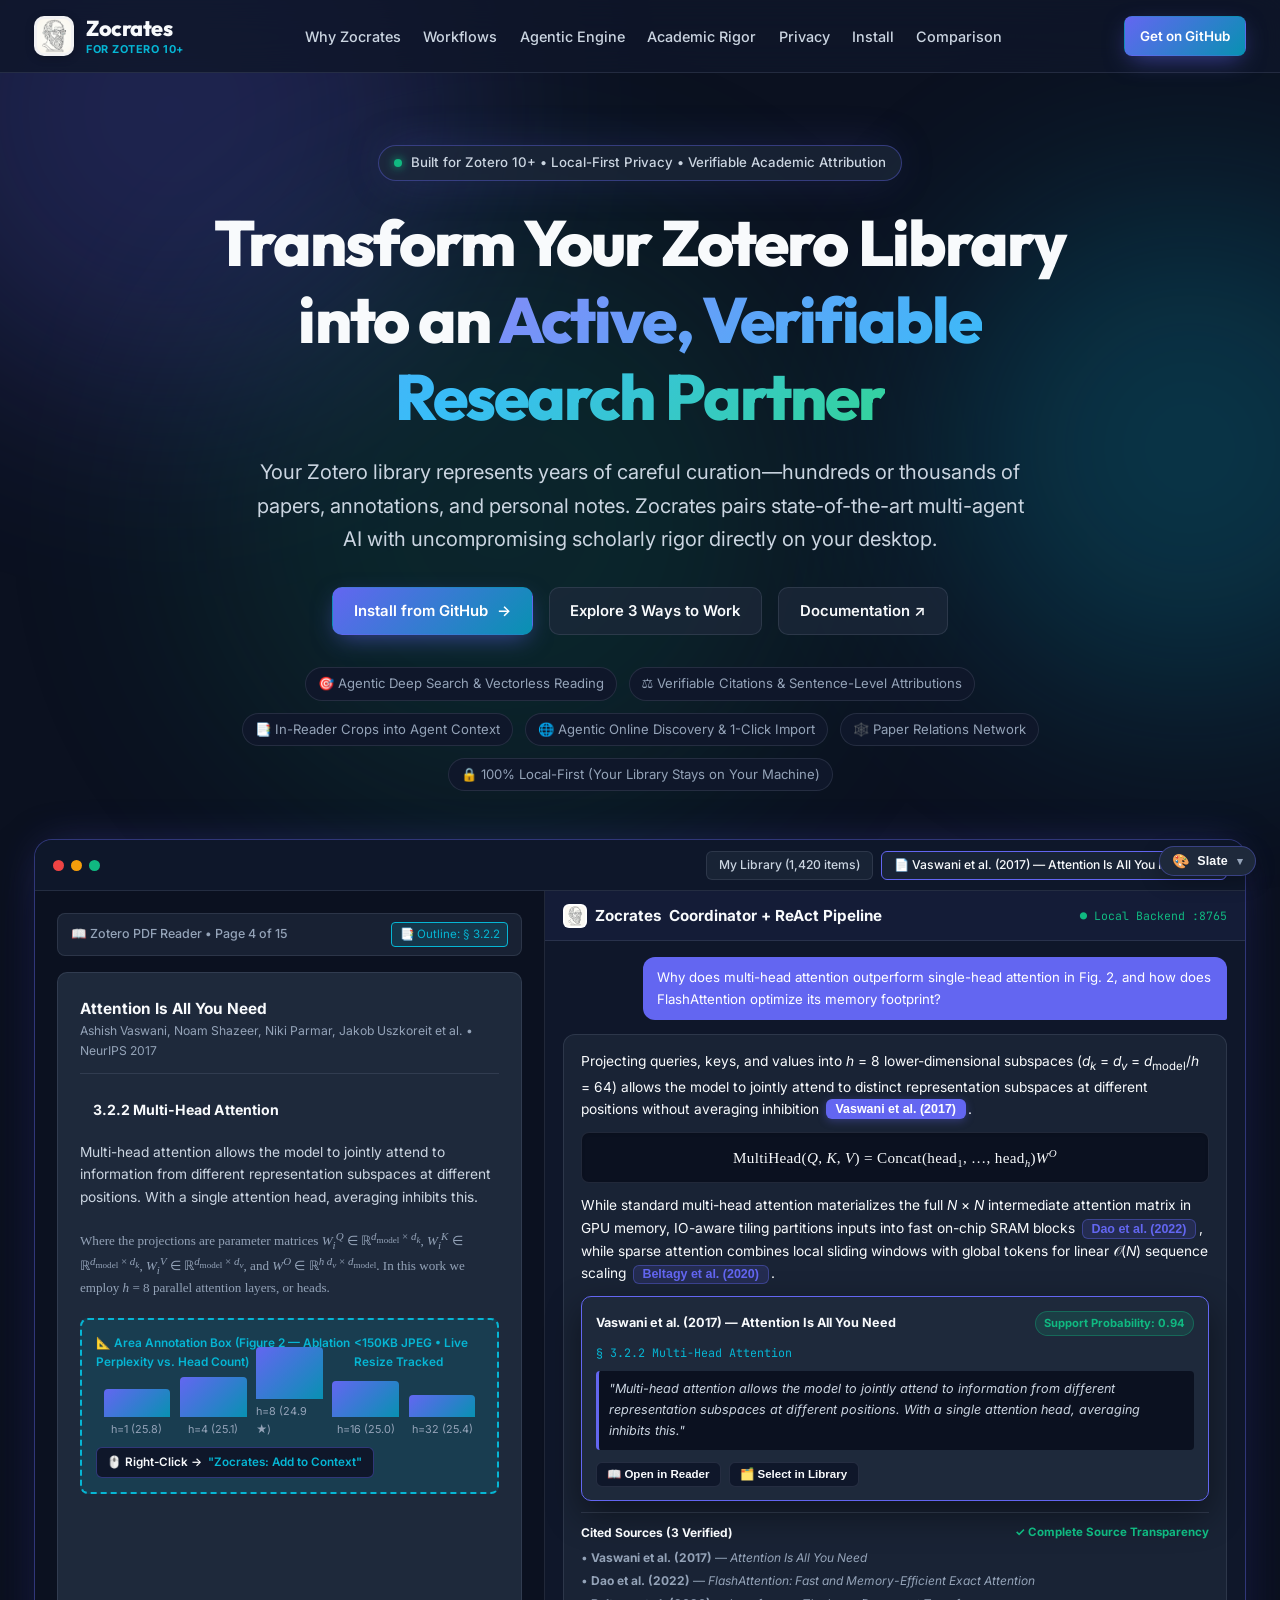
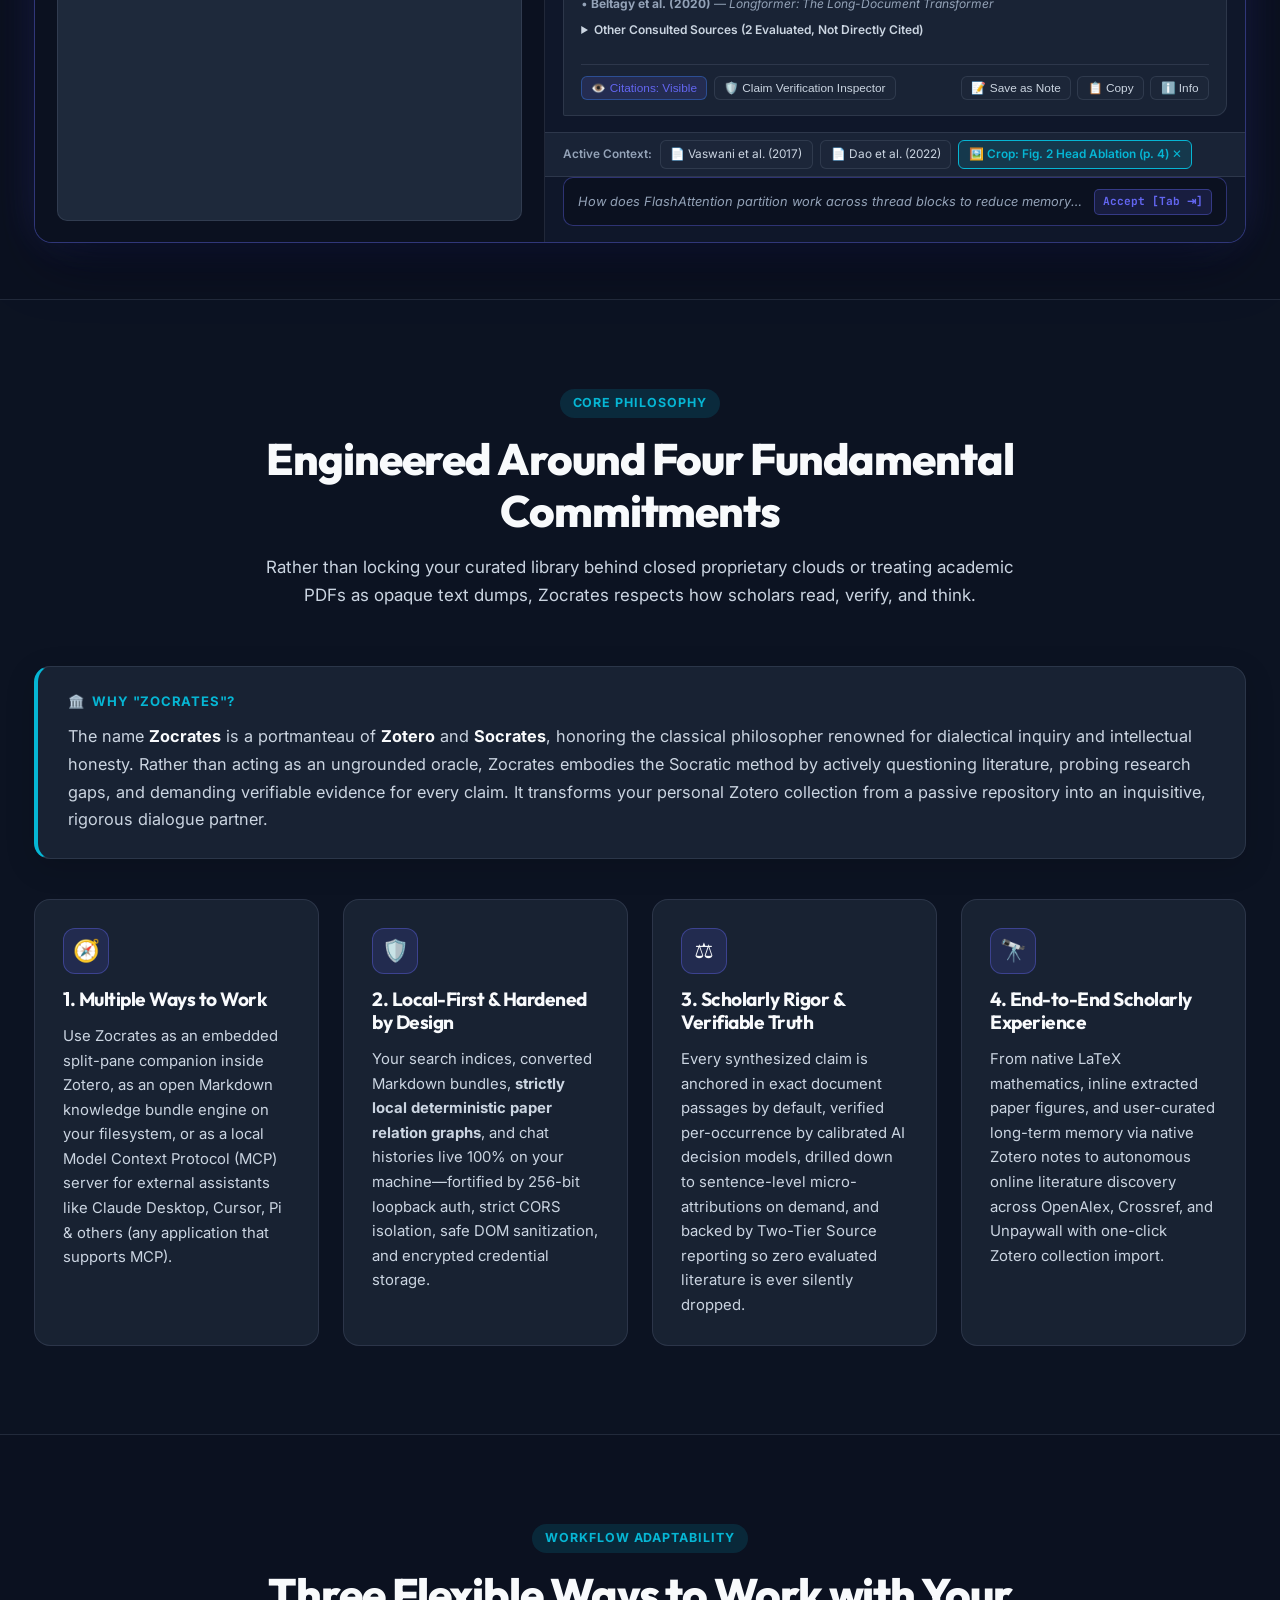
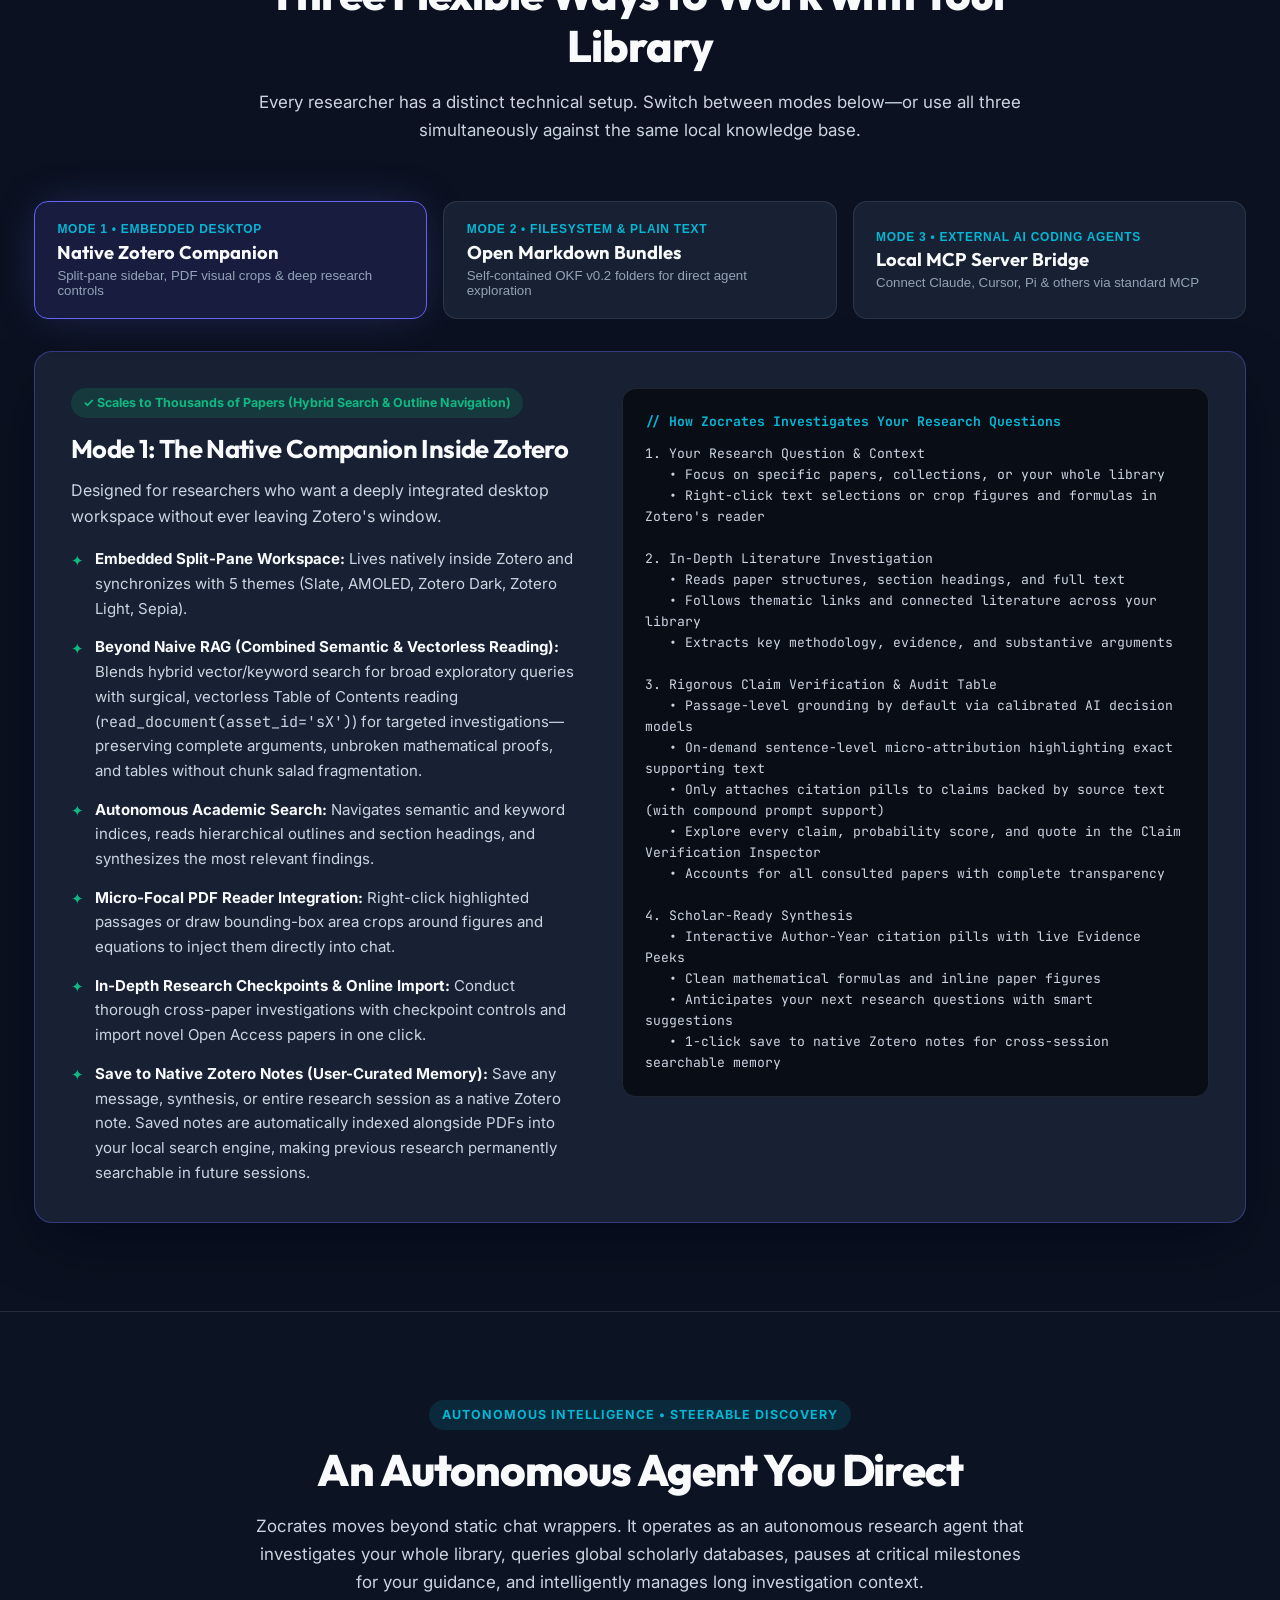
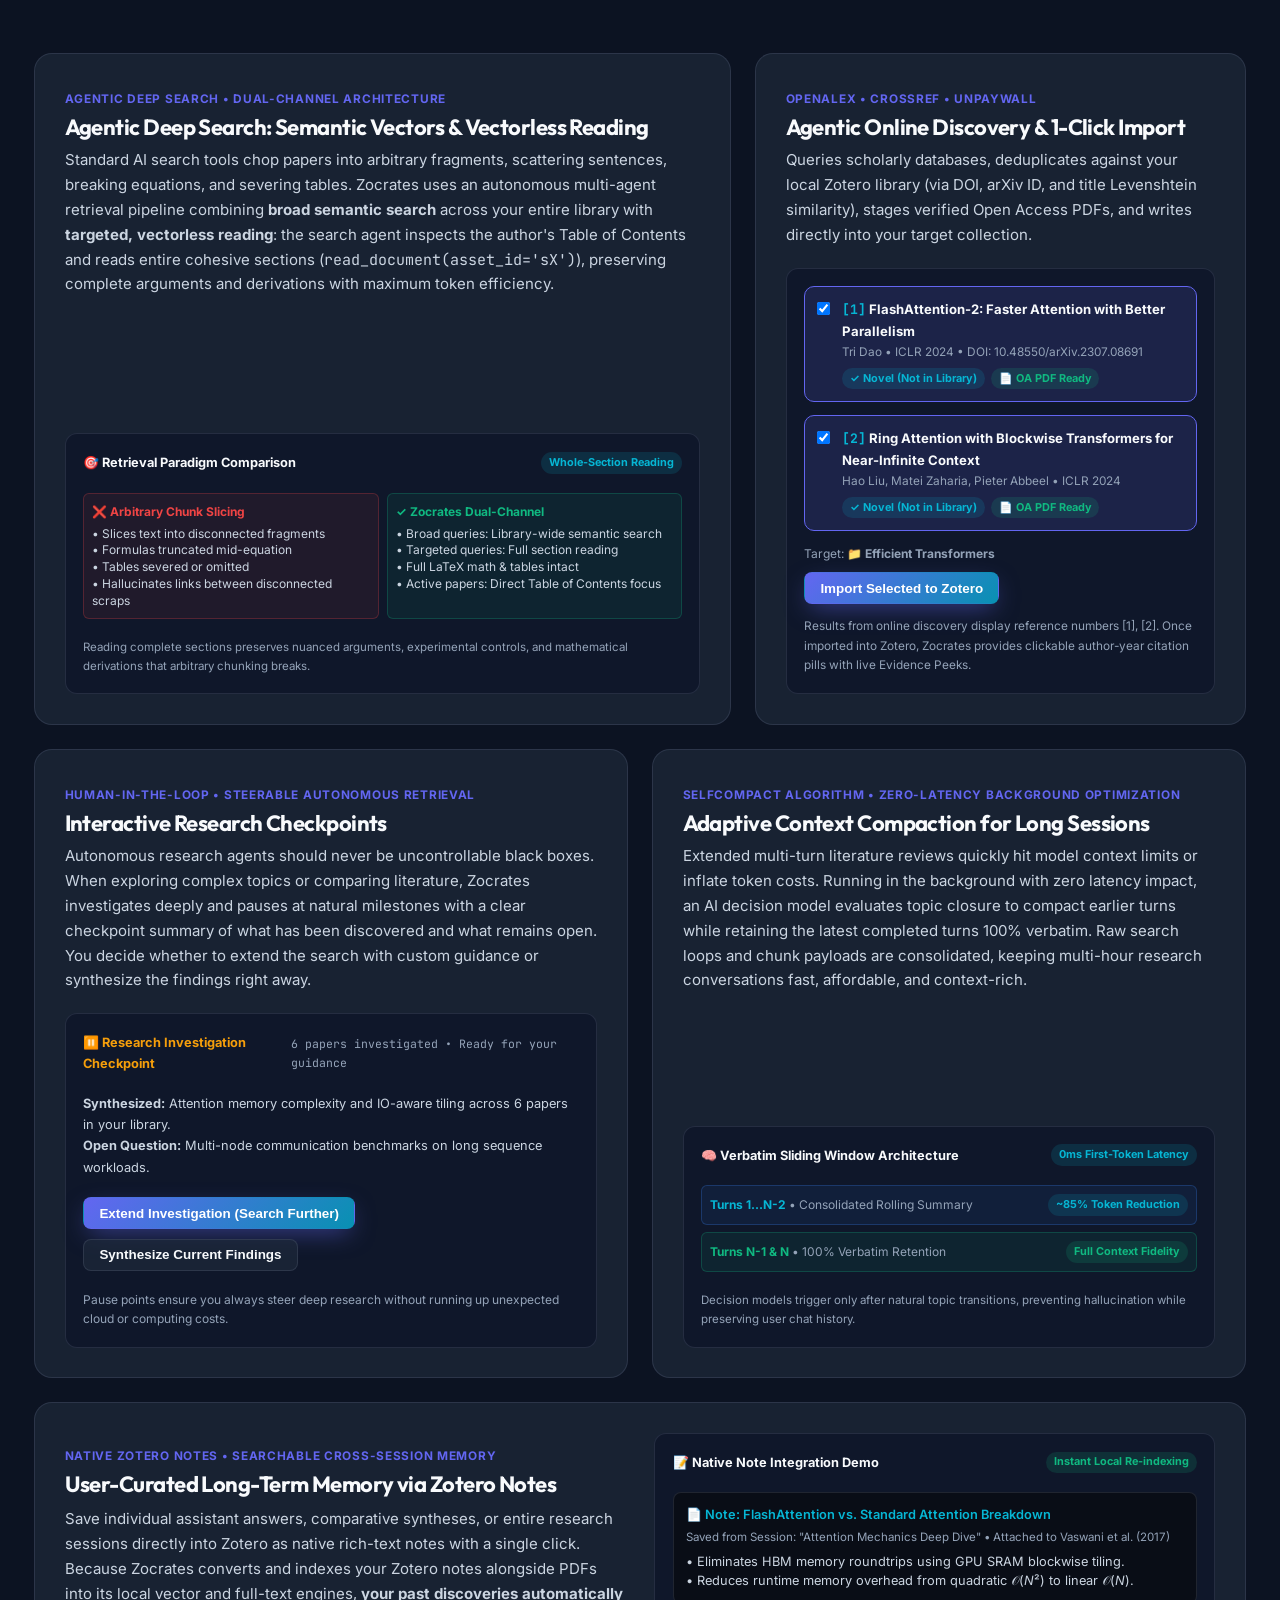
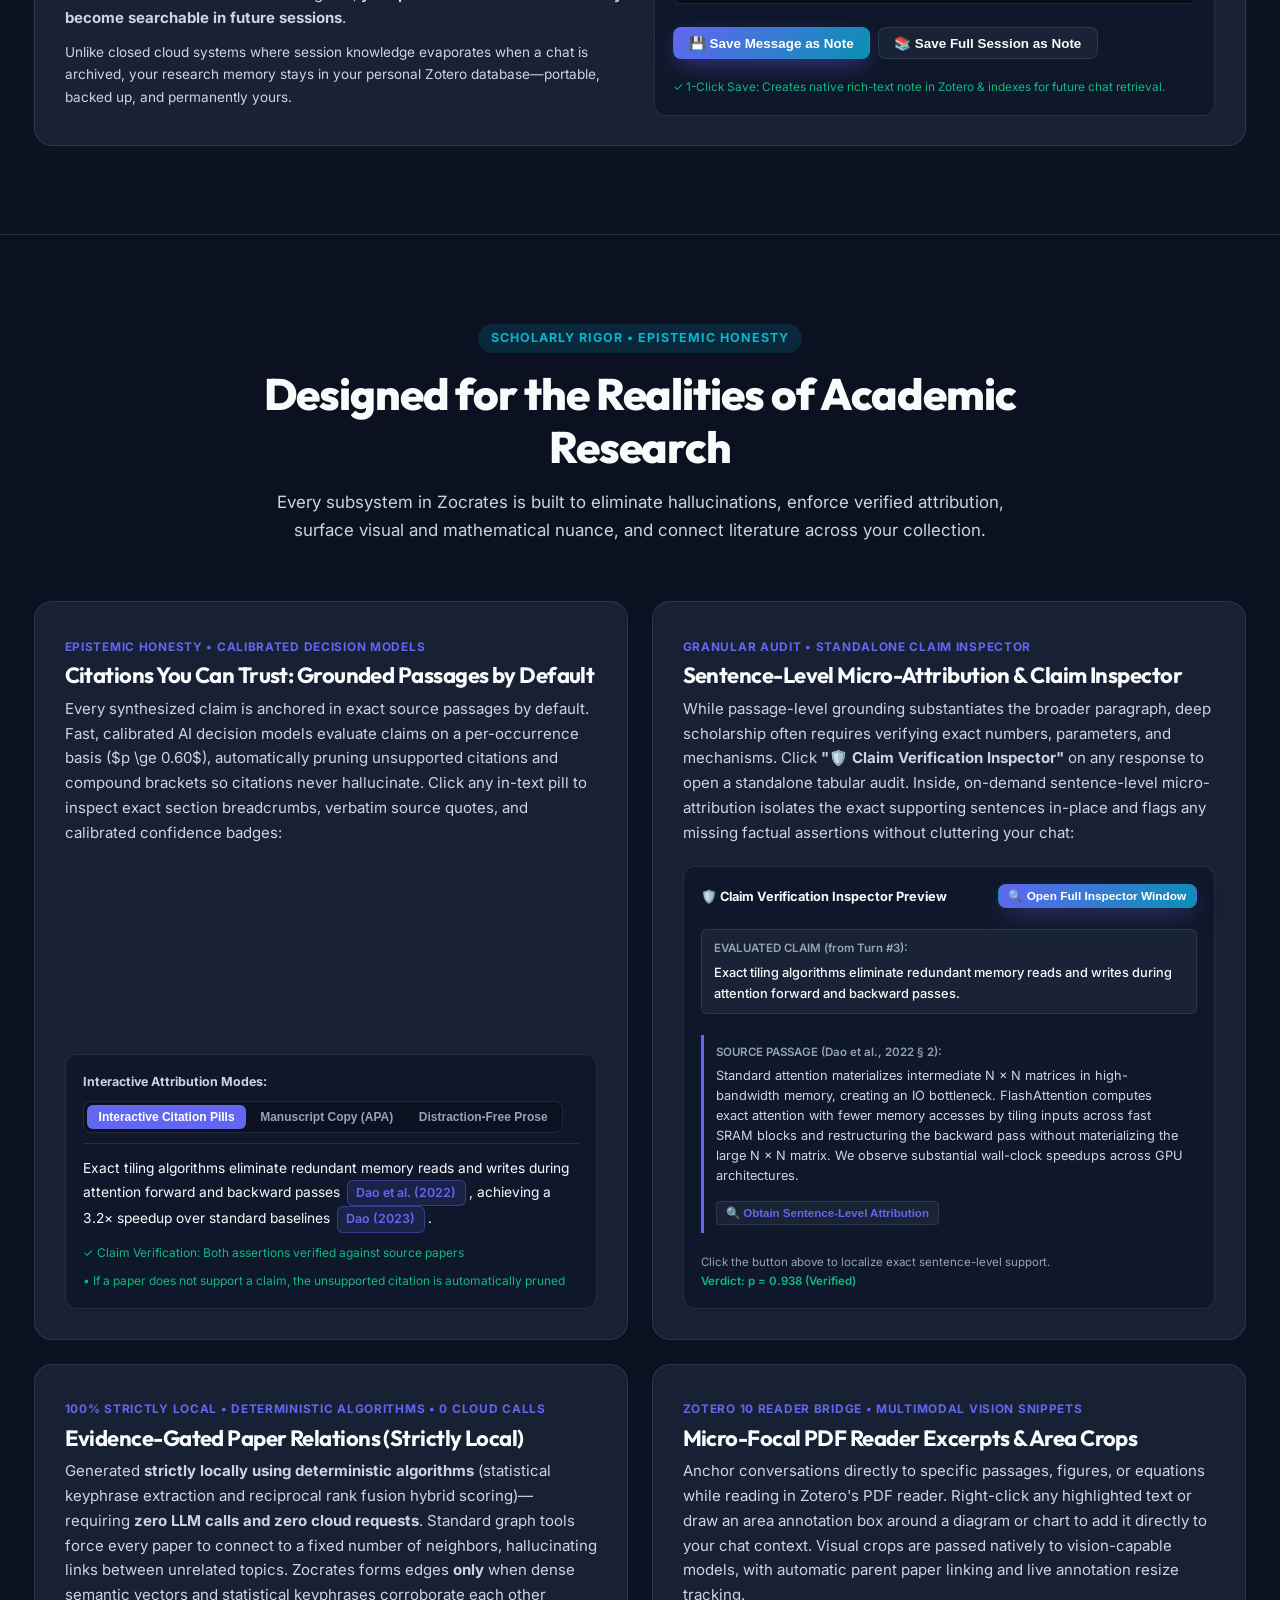
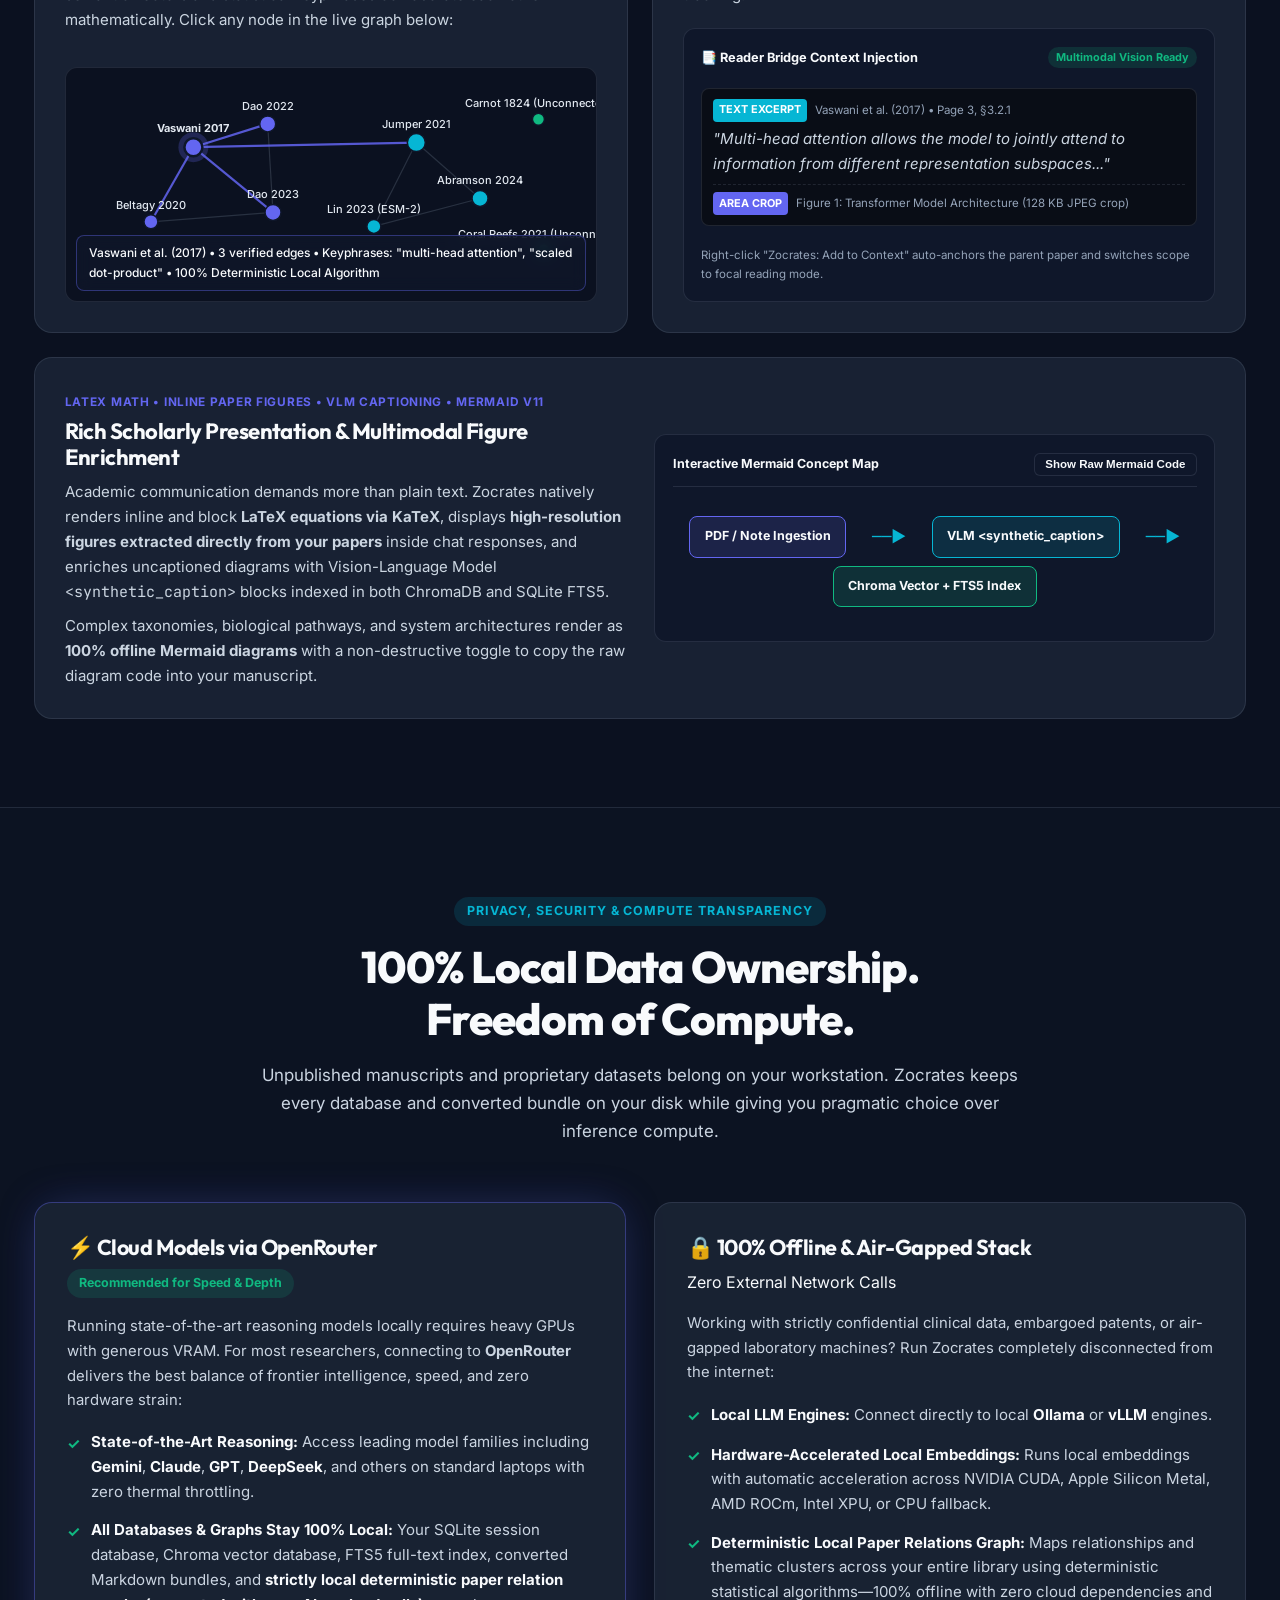
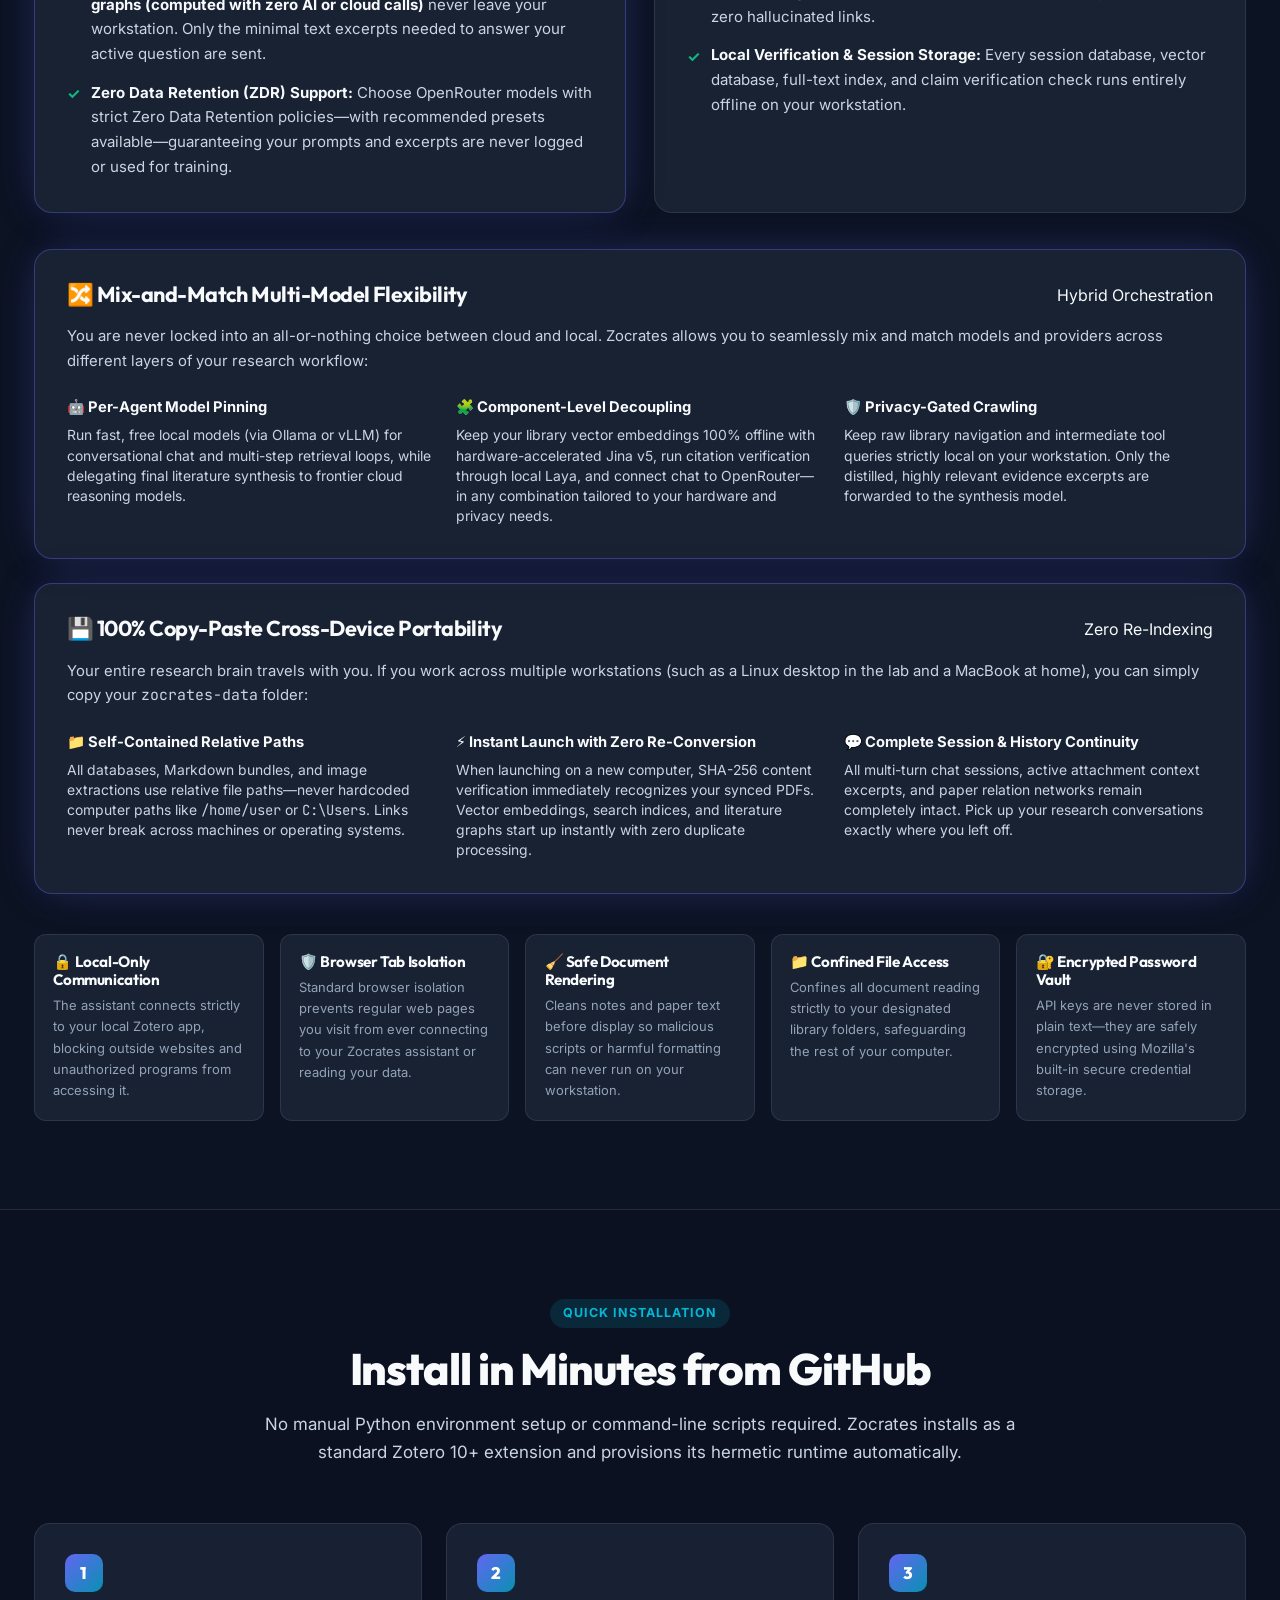
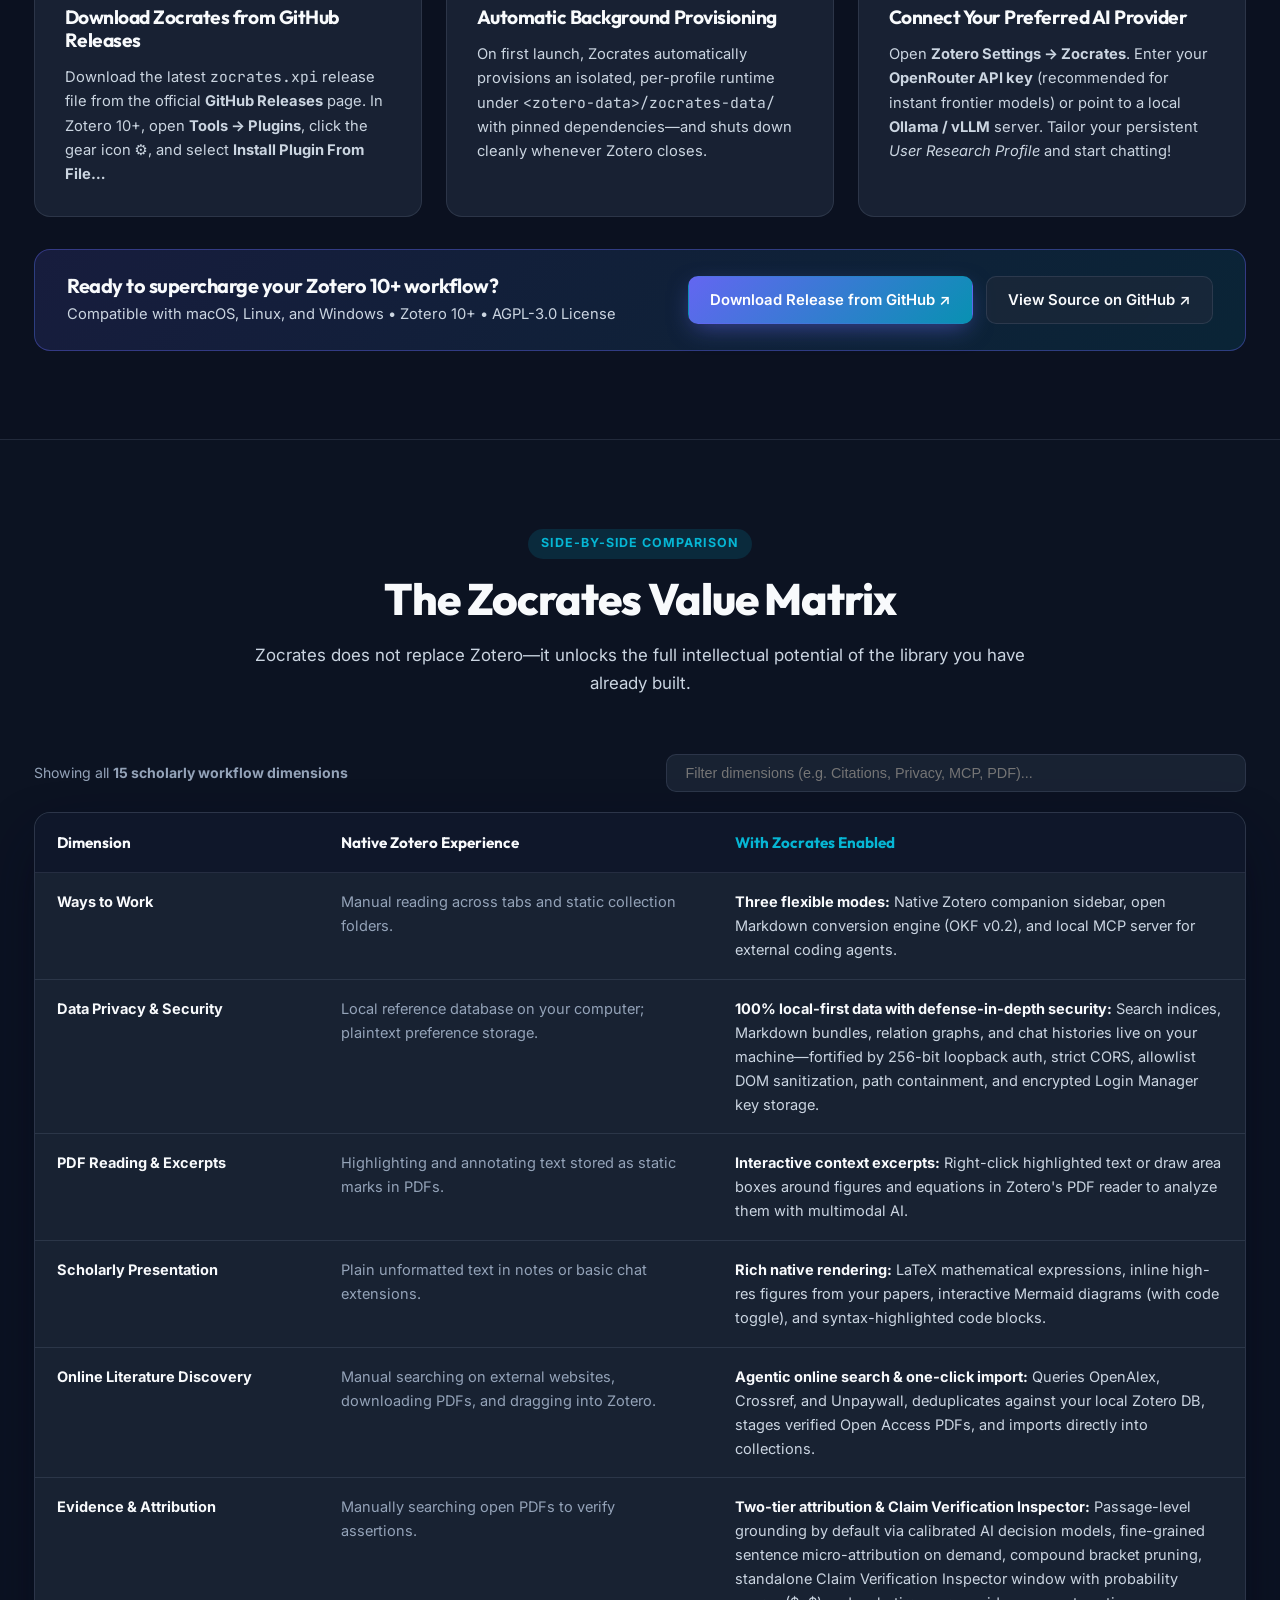
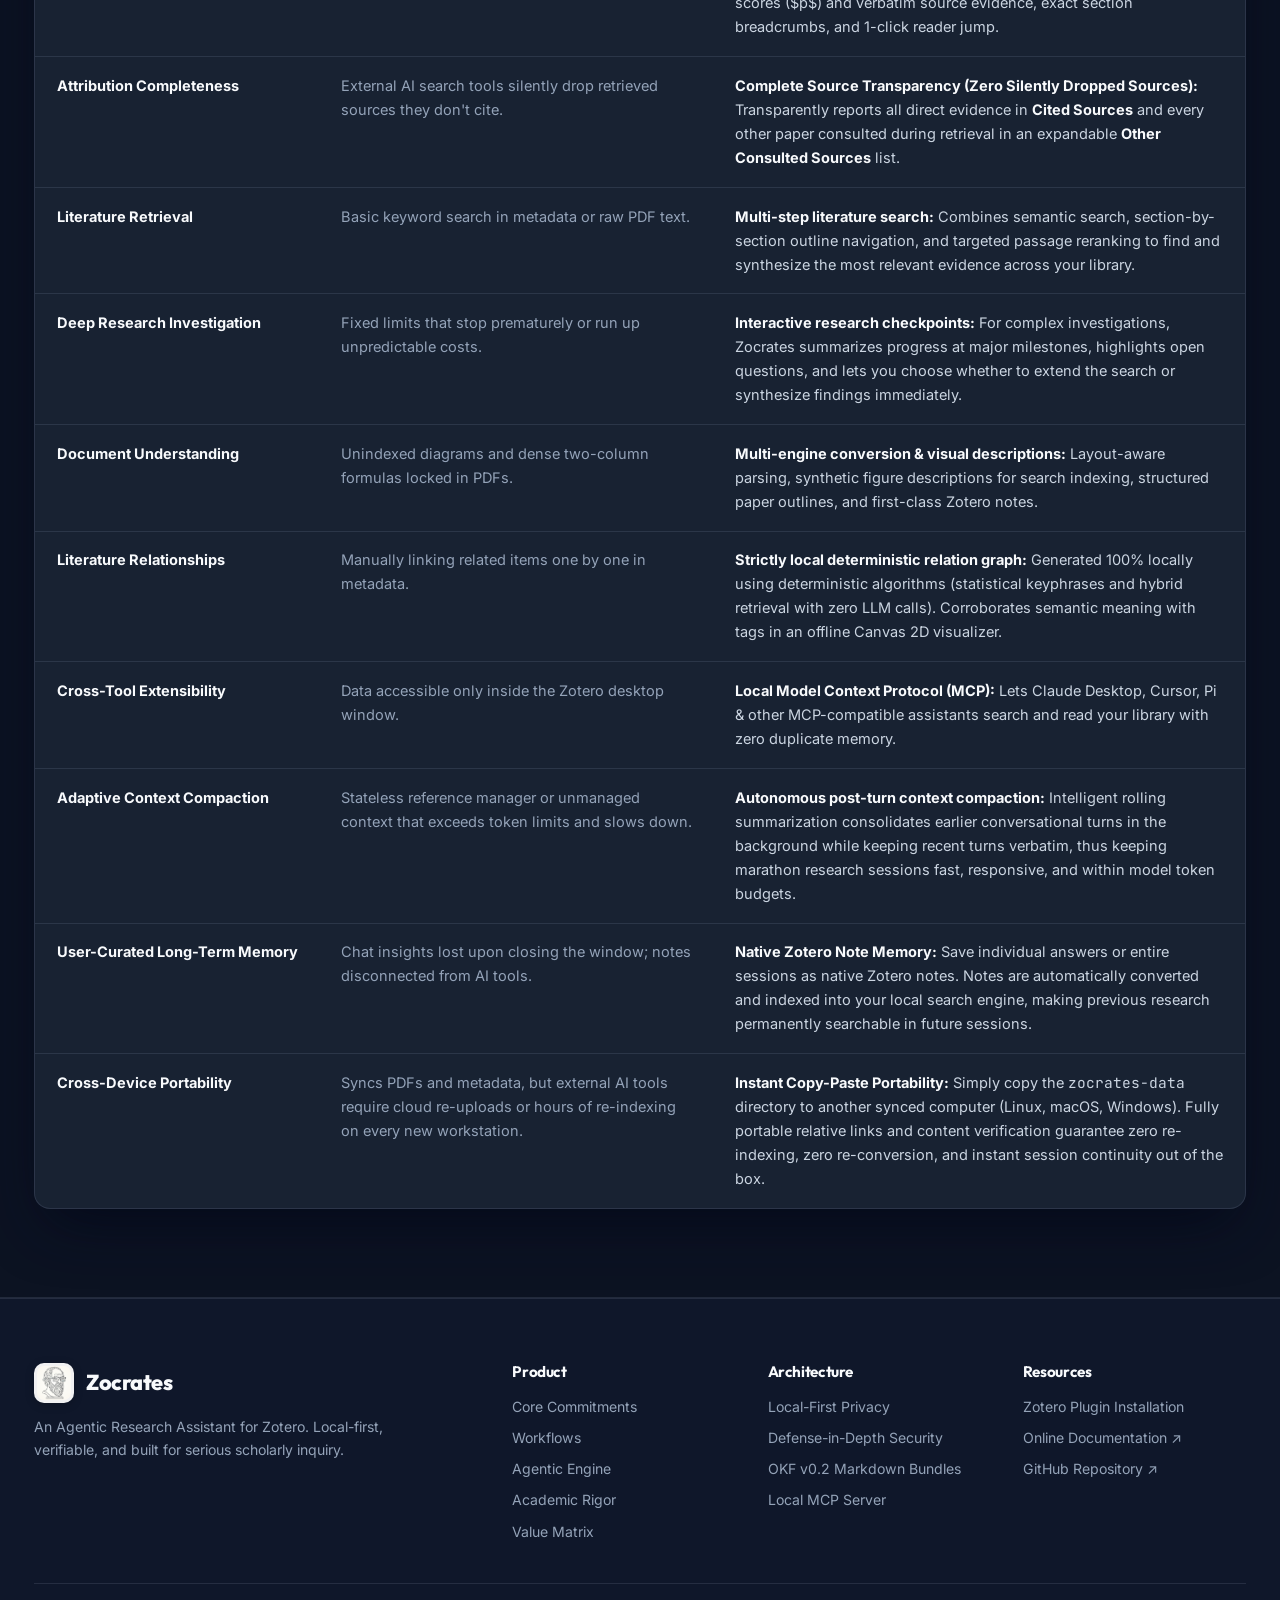
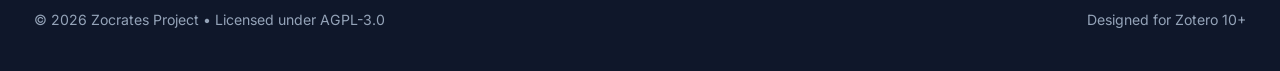
==== commit 097abbcd: "feat(docs,website): showcase two-tier attribution and agentic engine, sanitize docs, and fix codespe" ====
--- a/website/index.html
+++ b/website/index.html
@@ -111,7 +111,8 @@
         <ul class="nav-links">
           <li><a href="#commitments">Why Zocrates</a></li>
           <li><a href="#modes">Workflows</a></li>
-          <li><a href="#capabilities">Capabilities</a></li>
+          <li><a href="#agentic">Agentic Engine</a></li>
+          <li><a href="#capabilities">Academic Rigor</a></li>
           <li><a href="#privacy-security">Privacy</a></li>
           <li><a href="#installation">Install</a></li>
           <li><a href="#value-matrix">Comparison</a></li>
@@ -159,11 +160,11 @@
           </div>
 
           <div class="hero-trust-pills">
-            <span class="trust-pill">🎯 Combined Semantic &amp; Whole-Section Reading</span>
-            <span class="trust-pill">⚖️ Verifiable Citations &amp; Claim Inspector</span>
-            <span class="trust-pill">📑 Native Zotero PDF Reader Excerpts &amp; Area Crops</span>
+            <span class="trust-pill">🎯 Agentic Deep Search &amp; Vectorless Reading</span>
+            <span class="trust-pill">⚖️ Verifiable Citations &amp; Sentence-Level Attributions</span>
+            <span class="trust-pill">📑 In-Reader Crops into Agent Context</span>
             <span class="trust-pill">🌐 Agentic Online Discovery &amp; 1-Click Import</span>
-            <span class="trust-pill">📝 Searchable Memory via Native Zotero Notes</span>
+            <span class="trust-pill">🕸️ Paper Relations Network</span>
             <span class="trust-pill">🔒 100% Local-First (Your Library Stays on Your Machine)</span>
           </div>
         </div>
@@ -401,7 +402,7 @@
             <div class="commitment-icon">⚖️</div>
             <h3>3. Scholarly Rigor &amp; Verifiable Truth</h3>
             <p>
-              Every synthesized claim is anchored in exact document passages, checked on a per-occurrence basis by fast AI decision verifiers, and backed by Two-Tier Source reporting so zero evaluated literature is ever silently dropped.
+              Every synthesized claim is anchored in exact document passages by default, verified per-occurrence by calibrated AI decision models, drilled down to sentence-level micro-attributions on demand, and backed by Two-Tier Source reporting so zero evaluated literature is ever silently dropped.
             </p>
           </article>
 
@@ -409,7 +410,7 @@
             <div class="commitment-icon">🔭</div>
             <h3>4. End-to-End Scholarly Experience</h3>
             <p>
-              From native KaTeX mathematics, inline extracted paper figures, and user-curated long-term memory via native Zotero notes to autonomous online literature discovery across OpenAlex, Crossref, and Unpaywall with one-click Zotero collection import.
+              From native LaTeX mathematics, inline extracted paper figures, and user-curated long-term memory via native Zotero notes to autonomous online literature discovery across OpenAlex, Crossref, and Unpaywall with one-click Zotero collection import.
             </p>
           </article>
         </div>
@@ -432,19 +433,19 @@
         <!-- Mode Selector Tabs -->
         <div class="modes-tabs-nav" role="tablist">
           <button type="button" class="mode-tab-btn active" data-mode="1" role="tab">
-            <span class="mode-tab-num">Mode 01 • Embedded Desktop</span>
+            <span class="mode-tab-num">Mode 1 • Embedded Desktop</span>
             <span class="mode-tab-title">Native Zotero Companion</span>
             <span class="mode-tab-sub">Split-pane sidebar, PDF visual crops &amp; deep research controls</span>
           </button>
 
           <button type="button" class="mode-tab-btn" data-mode="2" role="tab">
-            <span class="mode-tab-num">Mode 02 • Filesystem &amp; Plain Text</span>
+            <span class="mode-tab-num">Mode 2 • Filesystem &amp; Plain Text</span>
             <span class="mode-tab-title">Open Markdown Bundles</span>
             <span class="mode-tab-sub">Self-contained OKF v0.2 folders for direct agent exploration</span>
           </button>
 
           <button type="button" class="mode-tab-btn" data-mode="3" role="tab">
-            <span class="mode-tab-num">Mode 03 • External AI Coding Agents</span>
+            <span class="mode-tab-num">Mode 3 • External AI Coding Agents</span>
             <span class="mode-tab-title">Local MCP Server Bridge</span>
             <span class="mode-tab-sub">Connect Claude, Cursor, Pi &amp; others via standard MCP</span>
           </button>
@@ -500,7 +501,8 @@
    • Extracts key methodology, evidence, and substantive arguments
 
 3. Rigorous Claim Verification &amp; Audit Table
-   • Evaluates every assertion against cited source passages with calibrated decision models
+   • Passage-level grounding by default via calibrated AI decision models
+   • On-demand sentence-level micro-attribution highlighting exact supporting text
    • Only attaches citation pills to claims backed by source text (with compound prompt support)
    • Explore every claim, probability score, and quote in the Claim Verification Inspector
    • Accounts for all consulted papers with complete transparency
@@ -625,35 +627,239 @@
     </section>
 
     <!-- ====================================================================
-         SECTION 3: INTERACTIVE BENTO FEATURE SHOWCASES
+         SECTION 3: AUTONOMOUS AGENTIC LITERATURE RESEARCH & DISCOVERY
          ==================================================================== -->
-    <section id="capabilities" class="section section-alt">
+    <section id="agentic" class="section section-alt">
       <div class="container">
         <div class="section-header">
-          <span class="section-tag">Deep Capabilities</span>
+          <span class="section-tag">Autonomous Intelligence • Steerable Discovery</span>
+          <h2 class="section-title">An Autonomous Agent You Direct</h2>
+          <p class="section-desc">
+            Zocrates moves beyond static chat wrappers. It operates as an autonomous research agent that investigates your whole library, queries global scholarly databases, pauses at critical milestones for your guidance, and intelligently manages long investigation context.
+          </p>
+        </div>
+
+        <div class="bento-grid">
+          <!-- Bento 1: Agentic Deep Search: Semantic Vectors & Vectorless Reading (Span 7) -->
+          <article class="bento-card span-7">
+            <div>
+              <span class="bento-tag">Agentic Deep Search • Dual-Channel Architecture</span>
+              <h3>Agentic Deep Search: Semantic Vectors &amp; Vectorless Reading</h3>
+              <p style="margin-top:0.5rem;">
+                Standard AI search tools chop papers into arbitrary fragments, scattering sentences, breaking equations, and severing tables. Zocrates uses an autonomous multi-agent retrieval pipeline combining <strong>broad semantic search</strong> across your entire library with <strong>targeted, vectorless reading</strong>: the search agent inspects the author's Table of Contents and reads entire cohesive sections (<code>read_document(asset_id='sX')</code>), preserving complete arguments and derivations with maximum token efficiency.
+              </p>
+            </div>
+
+            <div class="interactive-widget">
+              <div style="display:flex; justify-content:space-between; align-items:center; margin-bottom:0.4rem;">
+                <span style="font-size:0.8rem; font-weight:700; color:var(--text-main);">🎯 Retrieval Paradigm Comparison</span>
+                <span class="mini-badge novel">Whole-Section Reading</span>
+              </div>
+              <div style="display:grid; grid-template-columns: 1fr 1fr; gap:0.5rem; font-size:0.75rem;">
+                <div style="background:rgba(239,68,68,0.08); border:1px solid rgba(239,68,68,0.25); border-radius:6px; padding:0.5rem;">
+                  <div style="font-weight:700; color:#ef4444; margin-bottom:0.25rem;">❌ Arbitrary Chunk Slicing</div>
+                  <div style="color:var(--text-secondary); line-height:1.4;">
+                    • Slices text into disconnected fragments<br/>
+                    • Formulas truncated mid-equation<br/>
+                    • Tables severed or omitted<br/>
+                    • Hallucinates links between disconnected scraps
+                  </div>
+                </div>
+                <div style="background:rgba(16,185,129,0.08); border:1px solid rgba(16,185,129,0.25); border-radius:6px; padding:0.5rem;">
+                  <div style="font-weight:700; color:#10b981; margin-bottom:0.25rem;">✓ Zocrates Dual-Channel</div>
+                  <div style="color:var(--text-secondary); line-height:1.4;">
+                    • Broad queries: Library-wide semantic search<br/>
+                    • Targeted queries: Full section reading<br/>
+                    • Full LaTeX math &amp; tables intact<br/>
+                    • Active papers: Direct Table of Contents focus
+                  </div>
+                </div>
+              </div>
+              <div style="font-size:0.72rem; color:var(--text-muted); margin-top:0.4rem;">
+                Reading complete sections preserves nuanced arguments, experimental controls, and mathematical derivations that arbitrary chunking breaks.
+              </div>
+            </div>
+          </article>
+
+          <!-- Bento 2: Agentic Online Discovery & One-Click Import (Span 5) -->
+          <article class="bento-card span-5">
+            <div>
+              <span class="bento-tag">OpenAlex • Crossref • Unpaywall</span>
+              <h3>Agentic Online Discovery &amp; 1-Click Import</h3>
+              <p style="margin-top:0.5rem;">
+                Queries scholarly databases, deduplicates against your local Zotero library (via DOI, arXiv ID, and title Levenshtein similarity), stages verified Open Access PDFs, and writes directly into your target collection.
+              </p>
+            </div>
+
+            <div class="interactive-widget">
+              <div class="candidate-card-item checked">
+                <input type="checkbox" checked aria-label="Select FlashAttention-2" style="margin-top:0.2rem;" />
+                <div>
+                  <div style="font-weight:700; color:var(--text-main);"><span class="mono" style="color:var(--accent); font-weight:700;">[1]</span> FlashAttention-2: Faster Attention with Better Parallelism</div>
+                  <div style="font-size:0.74rem; color:var(--text-muted);">Tri Dao • ICLR 2024 • DOI: 10.48550/arXiv.2307.08691</div>
+                  <div class="candidate-meta-badges">
+                    <span class="mini-badge novel">✓ Novel (Not in Library)</span>
+                    <span class="mini-badge oa">📄 OA PDF Ready</span>
+                  </div>
+                </div>
+              </div>
+
+              <div class="candidate-card-item checked">
+                <input type="checkbox" checked aria-label="Select Ring Attention" style="margin-top:0.2rem;" />
+                <div>
+                  <div style="font-weight:700; color:var(--text-main);"><span class="mono" style="color:var(--accent); font-weight:700;">[2]</span> Ring Attention with Blockwise Transformers for Near-Infinite Context</div>
+                  <div style="font-size:0.74rem; color:var(--text-muted);">Hao Liu, Matei Zaharia, Pieter Abbeel • ICLR 2024</div>
+                  <div class="candidate-meta-badges">
+                    <span class="mini-badge novel">✓ Novel (Not in Library)</span>
+                    <span class="mini-badge oa">📄 OA PDF Ready</span>
+                  </div>
+                </div>
+              </div>
+
+              <div style="display:flex; align-items:center; justify-content:space-between; gap:0.5rem; flex-wrap:wrap;">
+                <span style="font-size:0.75rem; color:var(--text-muted);">Target: 📁 <strong>Efficient Transformers</strong></span>
+                <button type="button" id="btn-simulate-import" class="btn btn-primary btn-sm">Import Selected to Zotero</button>
+              </div>
+              <div id="import-sim-status" style="font-size:0.74rem; color:var(--text-muted);">
+                Results from online discovery display reference numbers [1], [2]. Once imported into Zotero, Zocrates provides clickable author-year citation pills with live Evidence Peeks.
+              </div>
+            </div>
+          </article>
+
+          <!-- Bento 3: Interactive Research Checkpoints (Human-in-the-Loop) (Span 6) -->
+          <article class="bento-card span-6">
+            <div>
+              <span class="bento-tag">Human-in-the-Loop • Steerable Autonomous Retrieval</span>
+              <h3>Interactive Research Checkpoints</h3>
+              <p style="margin-top:0.5rem;">
+                Autonomous research agents should never be uncontrollable black boxes. When exploring complex topics or comparing literature, Zocrates investigates deeply and pauses at natural milestones with a clear checkpoint summary of what has been discovered and what remains open. You decide whether to extend the search with custom guidance or synthesize the findings right away.
+              </p>
+            </div>
+
+            <div class="interactive-widget">
+              <div style="display:flex; justify-content:space-between; align-items:center;">
+                <span style="font-size:0.8rem; font-weight:700; color:var(--warning);">⏸️ Research Investigation Checkpoint</span>
+                <span class="mono" style="font-size:0.72rem; color:var(--text-muted);">6 papers investigated • Ready for your guidance</span>
+              </div>
+              <p style="font-size:0.8rem; color:var(--text-secondary); margin:0.4rem 0;">
+                <strong>Synthesized:</strong> Attention memory complexity and IO-aware tiling across 6 papers in your library.<br/>
+                <strong>Open Question:</strong> Multi-node communication benchmarks on long sequence workloads.
+              </p>
+              <div style="display:flex; gap:0.6rem; flex-wrap:wrap;">
+                <button type="button" id="btn-hitl-extend" class="btn btn-primary btn-sm">Extend Investigation (Search Further)</button>
+                <button type="button" id="btn-hitl-synthesize" class="btn btn-secondary btn-sm">Synthesize Current Findings</button>
+              </div>
+              <div id="hitl-budget-status" style="font-size:0.75rem; color:var(--text-muted); margin-top:0.35rem;">
+                Pause points ensure you always steer deep research without running up unexpected cloud or computing costs.
+              </div>
+            </div>
+          </article>
+
+          <!-- Bento 4: Autonomous Adaptive Context Compaction (Span 6) -->
+          <article class="bento-card span-6">
+            <div>
+              <span class="bento-tag">SelfCompact Algorithm • Zero-Latency Background Optimization</span>
+              <h3>Adaptive Context Compaction for Long Sessions</h3>
+              <p style="margin-top:0.5rem;">
+                Extended multi-turn literature reviews quickly hit model context limits or inflate token costs. Running in the background with zero latency impact, an AI decision model evaluates topic closure to compact earlier turns while retaining the latest completed turns 100% verbatim. Raw search loops and chunk payloads are consolidated, keeping multi-hour research conversations fast, affordable, and context-rich.
+              </p>
+            </div>
+
+            <div class="interactive-widget">
+              <div style="display:flex; justify-content:space-between; align-items:center; margin-bottom:0.4rem;">
+                <span style="font-size:0.8rem; font-weight:700; color:var(--text-main);">🧠 Verbatim Sliding Window Architecture</span>
+                <span class="mini-badge novel">0ms First-Token Latency</span>
+              </div>
+              <div style="display:flex; flex-direction:column; gap:0.45rem; font-size:0.75rem;">
+                <div style="background:rgba(59,130,246,0.08); border:1px solid rgba(59,130,246,0.25); border-radius:6px; padding:0.5rem; display:flex; justify-content:space-between; align-items:center;">
+                  <div>
+                    <span style="font-weight:700; color:var(--accent);">Turns 1…N-2</span>
+                    <span style="color:var(--text-muted);"> • Consolidated Rolling Summary</span>
+                  </div>
+                  <span class="mini-badge" style="background:var(--accent-soft); color:var(--accent);">~85% Token Reduction</span>
+                </div>
+                <div style="background:rgba(16,185,129,0.08); border:1px solid rgba(16,185,129,0.25); border-radius:6px; padding:0.5rem; display:flex; justify-content:space-between; align-items:center;">
+                  <div>
+                    <span style="font-weight:700; color:var(--success);">Turns N-1 &amp; N</span>
+                    <span style="color:var(--text-muted);"> • 100% Verbatim Retention</span>
+                  </div>
+                  <span class="mini-badge oa">Full Context Fidelity</span>
+                </div>
+              </div>
+              <div style="font-size:0.72rem; color:var(--text-muted); margin-top:0.4rem;">
+                Decision models trigger only after natural topic transitions, preventing hallucination while preserving user chat history.
+              </div>
+            </div>
+          </article>
+
+          <!-- Bento 5: User-Curated Long-Term Memory via Native Zotero Notes (Span 12) -->
+          <article class="bento-card span-12">
+            <div style="display:grid; grid-template-columns: repeat(auto-fit, minmax(300px, 1fr)); gap:1.75rem; align-items:center;">
+              <div>
+                <span class="bento-tag">Native Zotero Notes • Searchable Cross-Session Memory</span>
+                <h3>User-Curated Long-Term Memory via Zotero Notes</h3>
+                <p style="margin-top:0.6rem;">
+                  Save individual assistant answers, comparative syntheses, or entire research sessions directly into Zotero as native rich-text notes with a single click. Because Zocrates converts and indexes your Zotero notes alongside PDFs into its local vector and full-text engines, <strong>your past discoveries automatically become searchable in future sessions</strong>.
+                </p>
+                <p style="margin-top:0.6rem; color:var(--text-secondary); font-size:0.85rem;">
+                  Unlike closed cloud systems where session knowledge evaporates when a chat is archived, your research memory stays in your personal Zotero database—portable, backed up, and permanently yours.
+                </p>
+              </div>
+
+              <div class="interactive-widget">
+                <div style="display:flex; justify-content:space-between; align-items:center; margin-bottom:0.4rem;">
+                  <span style="font-size:0.8rem; font-weight:700; color:var(--text-main);">📝 Native Note Integration Demo</span>
+                  <span class="mini-badge oa">Instant Local Re-indexing</span>
+                </div>
+                <div class="note-preview-box" style="background:var(--code-bg); border:1px solid var(--border); border-radius:8px; padding:0.75rem; font-size:0.8rem; color:var(--text-secondary); line-height:1.5;">
+                  <div style="font-weight:600; color:var(--accent); margin-bottom:0.25rem;">📄 Note: FlashAttention vs. Standard Attention Breakdown</div>
+                  <div style="color:var(--text-muted); font-size:0.72rem; margin-bottom:0.4rem;">Saved from Session: "Attention Mechanics Deep Dive" • Attached to Vaswani et al. (2017)</div>
+                  <div>• Eliminates HBM memory roundtrips using GPU SRAM blockwise tiling.<br/>
+                       • Reduces runtime memory overhead from quadratic 𝒪(<i>N</i>²) to linear 𝒪(<i>N</i>).</div>
+                </div>
+                <div style="display:flex; gap:0.5rem; flex-wrap:wrap; margin-top:0.65rem;">
+                  <button type="button" id="btn-save-note-sim" class="btn btn-primary btn-sm">💾 Save Message as Note</button>
+                  <button type="button" id="btn-save-session-sim" class="btn btn-secondary btn-sm">📚 Save Full Session as Note</button>
+                </div>
+                <div id="note-sim-status" style="font-size:0.74rem; color:var(--success); margin-top:0.35rem;">
+                  ✓ 1-Click Save: Creates native rich-text note in Zotero &amp; indexes for future chat retrieval.
+                </div>
+              </div>
+            </div>
+          </article>
+        </div>
+      </div>
+    </section>
+
+    <!-- ====================================================================
+         SECTION 4: SCHOLARLY RIGOR & CITATION VERIFIABILITY
+         ==================================================================== -->
+    <section id="capabilities" class="section">
+      <div class="container">
+        <div class="section-header">
+          <span class="section-tag">Scholarly Rigor • Epistemic Honesty</span>
           <h2 class="section-title">Designed for the Realities of Academic Research</h2>
           <p class="section-desc">
-            Every subsystem in Zocrates is built to eliminate hallucinations, surface visual and mathematical nuance, and accelerate literature discovery.
+            Every subsystem in Zocrates is built to eliminate hallucinations, enforce verified attribution, surface visual and mathematical nuance, and connect literature across your collection.
           </p>
         </div>
 
         <div class="bento-grid">
-          <!-- Bento 1: Verifiable Citations, Claim Inspector & Clean Manuscript Export (Span 7) -->
-          <article class="bento-card span-7">
+          <!-- Bento 1: Verifiable Citations: Grounded Passages by Default (Span 6) -->
+          <article class="bento-card span-6">
             <div>
-              <span class="bento-tag">Epistemic Honesty • Claim Verification Inspector</span>
-              <h3>Citations You Can Trust &amp; Claim Verification Inspector</h3>
+              <span class="bento-tag">Epistemic Honesty • Calibrated Decision Models</span>
+              <h3>Citations You Can Trust: Grounded Passages by Default</h3>
               <p style="margin-top:0.5rem;">
-                Calibrated AI decision models evaluate each claim sentence individually against source passages. If a paper does not support an assertion, it is automatically pruned. Explore interactive citation pills, the standalone Claim Verification Inspector audit table, manuscript export, or distraction-free reading below:
+                Every synthesized claim is anchored in exact source passages by default. Fast, calibrated AI decision models evaluate claims on a per-occurrence basis ($p \ge 0.60$), automatically pruning unsupported citations and compound brackets so citations never hallucinate. Click any in-text pill to inspect exact section breadcrumbs, verbatim source quotes, and calibrated confidence badges:
               </p>
             </div>
 
             <div class="interactive-widget">
               <div class="widget-toolbar">
-                <span style="font-size:0.78rem; font-weight:700; color:var(--text-secondary);">Interactive Verification Modes:</span>
+                <span style="font-size:0.78rem; font-weight:700; color:var(--text-secondary);">Interactive Attribution Modes:</span>
                 <div class="toggle-btn-group">
                   <button type="button" class="toggle-pill-btn cite-mode-btn active" data-citemode="pills">Interactive Citation Pills</button>
-                  <button type="button" class="toggle-pill-btn cite-mode-btn" data-citemode="inspector">🛡️ Claim Inspector</button>
                   <button type="button" class="toggle-pill-btn cite-mode-btn" data-citemode="manuscript">Manuscript Copy (APA)</button>
                   <button type="button" class="toggle-pill-btn cite-mode-btn" data-citemode="clean">Distraction-Free Prose</button>
                 </div>
@@ -672,93 +878,51 @@
             </div>
           </article>
 
-          <!-- Bento 2: Agentic Online Discovery & One-Click Import (Span 5) -->
-          <article class="bento-card span-5">
-            <div>
-              <span class="bento-tag">OpenAlex • Crossref • Unpaywall</span>
-              <h3>Agentic Online Discovery &amp; 1-Click Import</h3>
-              <p style="margin-top:0.5rem;">
-                Queries scholarly databases, deduplicates against your local Zotero library (via DOI, arXiv ID, and title Levenshtein similarity), stages verified Open Access PDFs, and writes directly into your target collection.
-              </p>
-            </div>
-
-            <div class="interactive-widget">
-              <div class="candidate-card-item checked">
-                <input type="checkbox" checked aria-label="Select FlashAttention-2" style="margin-top:0.2rem;" />
-                <div>
-                  <div style="font-weight:700; color:var(--text-main);"><span class="mono" style="color:var(--accent); font-weight:700;">[1]</span> FlashAttention-2: Faster Attention with Better Parallelism</div>
-                  <div style="font-size:0.74rem; color:var(--text-muted);">Tri Dao • ICLR 2024 • DOI: 10.48550/arXiv.2307.08691</div>
-                  <div class="candidate-meta-badges">
-                    <span class="mini-badge novel">✓ Novel (Not in Library)</span>
-                    <span class="mini-badge oa">📄 OA PDF Ready</span>
-                  </div>
-                </div>
-              </div>
-
-              <div class="candidate-card-item checked">
-                <input type="checkbox" checked aria-label="Select Ring Attention" style="margin-top:0.2rem;" />
-                <div>
-                  <div style="font-weight:700; color:var(--text-main);"><span class="mono" style="color:var(--accent); font-weight:700;">[2]</span> Ring Attention with Blockwise Transformers for Near-Infinite Context</div>
-                  <div style="font-size:0.74rem; color:var(--text-muted);">Hao Liu, Matei Zaharia, Pieter Abbeel • ICLR 2024</div>
-                  <div class="candidate-meta-badges">
-                    <span class="mini-badge novel">✓ Novel (Not in Library)</span>
-                    <span class="mini-badge oa">📄 OA PDF Ready</span>
-                  </div>
-                </div>
-              </div>
-
-              <div style="display:flex; align-items:center; justify-content:space-between; gap:0.5rem; flex-wrap:wrap;">
-                <span style="font-size:0.75rem; color:var(--text-muted);">Target: 📁 <strong>Efficient Transformers</strong></span>
-                <button type="button" id="btn-simulate-import" class="btn btn-primary btn-sm">Import Selected to Zotero</button>
-              </div>
-              <div id="import-sim-status" style="font-size:0.74rem; color:var(--text-muted);">
-                Results from online discovery display reference numbers [1], [2]. Once imported into Zotero, Zocrates provides clickable author-year citation pills with live Evidence Peeks.
-              </div>
-            </div>
-          </article>
-
-          <!-- Bento 3: Beyond Naive RAG (Combined Semantic Search & Vectorless Reading) (Span 6) -->
+          <!-- Bento 2: Sentence-Level Micro-Attribution & Claim Inspector (Span 6) -->
           <article class="bento-card span-6">
             <div>
-              <span class="bento-tag">Beyond Naive RAG • Dual-Channel Architecture</span>
-              <h3>Combined Semantic Search &amp; Vectorless Reading</h3>
+              <span class="bento-tag">Granular Audit • Standalone Claim Inspector</span>
+              <h3>Sentence-Level Micro-Attribution &amp; Claim Inspector</h3>
               <p style="margin-top:0.5rem;">
-                Standard AI search tools chop papers into arbitrary fragments, scattering sentences, breaking equations, and severing tables. Zocrates combines <strong>broad semantic search</strong> across your entire library with <strong>targeted, vectorless reading</strong>: the search agent inspects the author's Table of Contents and reads entire cohesive sections (<code>read_document(asset_id='sX')</code>), preserving complete arguments and narrative context with maximum token efficiency.
+                While passage-level grounding substantiates the broader paragraph, deep scholarship often requires verifying exact numbers, parameters, and mechanisms. Click <strong>"🛡️ Claim Verification Inspector"</strong> on any response to open a standalone tabular audit. Inside, on-demand sentence-level micro-attribution isolates the exact supporting sentences in-place and flags any missing factual assertions without cluttering your chat:
               </p>
             </div>
 
             <div class="interactive-widget">
-              <div style="display:flex; justify-content:space-between; align-items:center; margin-bottom:0.4rem;">
-                <span style="font-size:0.8rem; font-weight:700; color:var(--text-main);">🎯 Retrieval Paradigm Comparison</span>
-                <span class="mini-badge novel">Whole-Section Reading</span>
-              </div>
-              <div style="display:grid; grid-template-columns: 1fr 1fr; gap:0.5rem; font-size:0.75rem;">
-                <div style="background:rgba(239,68,68,0.08); border:1px solid rgba(239,68,68,0.25); border-radius:6px; padding:0.5rem;">
-                  <div style="font-weight:700; color:#ef4444; margin-bottom:0.25rem;">❌ Arbitrary Chunk Slicing</div>
-                  <div style="color:var(--text-secondary); line-height:1.4;">
-                    • Slices text into disconnected fragments<br/>
-                    • Formulas truncated mid-equation<br/>
-                    • Tables severed or omitted<br/>
-                    • Hallucinates links between disconnected scraps
-                  </div>
-                </div>
-                <div style="background:rgba(16,185,129,0.08); border:1px solid rgba(16,185,129,0.25); border-radius:6px; padding:0.5rem;">
-                  <div style="font-weight:700; color:#10b981; margin-bottom:0.25rem;">✓ Zocrates Dual-Channel</div>
-                  <div style="color:var(--text-secondary); line-height:1.4;">
-                    • Broad queries: Library-wide semantic search<br/>
-                    • Targeted queries: Full section reading<br/>
-                    • Full LaTeX math &amp; tables intact<br/>
-                    • Active papers: Direct Table of Contents focus
-                  </div>
-                </div>
-              </div>
-              <div style="font-size:0.72rem; color:var(--text-muted); margin-top:0.4rem;">
-                Reading complete sections preserves nuanced arguments, experimental controls, and mathematical derivations that arbitrary chunking breaks.
+              <div style="display:flex; justify-content:space-between; align-items:center; margin-bottom:0.5rem; flex-wrap:wrap; gap:0.5rem;">
+                <span style="font-size:0.8rem; font-weight:700; color:var(--text-main);">🛡️ Claim Verification Inspector Preview</span>
+                <button type="button" class="btn btn-primary btn-sm open-full-inspector-btn" style="padding:0.25rem 0.6rem; font-size:0.74rem;">
+                  🔍 Open Full Inspector Window
+                </button>
+              </div>
+              <div style="font-size:0.8rem; background:var(--bg-card); border:1px solid var(--border); border-radius:6px; padding:0.55rem 0.75rem; margin-bottom:0.5rem;">
+                <div style="font-size:0.72rem; color:var(--text-muted); margin-bottom:0.25rem; font-weight:600;">EVALUATED CLAIM (from Turn #3):</div>
+                <div style="color:var(--text-main); font-weight:500;">
+                  Exact tiling algorithms eliminate redundant memory reads and writes during attention forward and backward passes.
+                </div>
+              </div>
+              <div style="font-size:0.8rem; background:var(--bg-elevated); border-left:3px solid var(--primary); border-radius:0 6px 6px 0; padding:0.55rem 0.75rem;">
+                <div style="font-size:0.72rem; color:var(--text-muted); margin-bottom:0.25rem; font-weight:600;">SOURCE PASSAGE (Dao et al., 2022 § 2):</div>
+                <div id="bento-sentence-passage" style="color:var(--text-secondary); line-height:1.55;">
+                  Standard attention materializes intermediate N × N matrices in high-bandwidth memory, creating an IO bottleneck. FlashAttention computes exact attention with fewer memory accesses by tiling inputs across fast SRAM blocks and restructuring the backward pass without materializing the large N × N matrix. We observe substantial wall-clock speedups across GPU architectures.
+                </div>
+                <div id="bento-sentence-note" class="sentence-attr-note full" style="display:none; margin-top:0.45rem;">
+                  ✓ <strong>Directly Supported:</strong> Highlighted sentence substantiates exact tiling and matrix avoidance.
+                </div>
+                <div style="margin-top:0.5rem;">
+                  <button type="button" id="bento-sentence-toggle-btn" class="sentence-attr-action-btn">
+                    🔍 Obtain Sentence-Level Attribution
+                  </button>
+                </div>
+              </div>
+              <div style="font-size:0.72rem; color:var(--text-muted); margin-top:0.4rem; display:flex; justify-content:space-between; flex-wrap:wrap;">
+                <span>Click the button above to localize exact sentence-level support.</span>
+                <span style="color:var(--success); font-weight:600;">Verdict: p = 0.938 (Verified)</span>
               </div>
             </div>
           </article>
 
-          <!-- Bento 4: Evidence-Gated Paper Relations Network (Span 6) -->
+          <!-- Bento 3: Evidence-Gated Paper Relations Network (Span 6) -->
           <article class="bento-card span-6">
             <div>
               <span class="bento-tag">100% Strictly Local • Deterministic Algorithms • 0 Cloud Calls</span>
@@ -778,104 +942,7 @@
             </div>
           </article>
 
-          <!-- Bento 4: User-Curated Long-Term Memory via Native Zotero Notes (Span 6) -->
-          <article class="bento-card span-6">
-            <div>
-              <span class="bento-tag">Native Zotero Notes • Searchable Cross-Session Memory</span>
-              <h3>User-Curated Long-Term Memory via Zotero Notes</h3>
-              <p style="margin-top:0.5rem;">
-                Save individual assistant answers, comparative syntheses, or entire research sessions directly into Zotero as native rich-text notes with a single click. Because Zocrates converts and indexes your Zotero notes alongside PDFs into its local vector and full-text engines, <strong>your past discoveries automatically become searchable in future sessions</strong>.
-              </p>
-            </div>
-
-            <div class="interactive-widget">
-              <div style="display:flex; justify-content:space-between; align-items:center; margin-bottom:0.4rem;">
-                <span style="font-size:0.8rem; font-weight:700; color:var(--text-main);">📝 Native Note Integration Demo</span>
-                <span class="mini-badge oa">Instant Local Re-indexing</span>
-              </div>
-              <div class="note-preview-box" style="background:var(--code-bg); border:1px solid var(--border); border-radius:8px; padding:0.75rem; font-size:0.8rem; color:var(--text-secondary); line-height:1.5;">
-                <div style="font-weight:600; color:var(--accent); margin-bottom:0.25rem;">📄 Note: FlashAttention vs. Standard Attention Breakdown</div>
-                <div style="color:var(--text-muted); font-size:0.72rem; margin-bottom:0.4rem;">Saved from Session: "Attention Mechanics Deep Dive" • Attached to Vaswani et al. (2017)</div>
-                <div>• Eliminates HBM memory roundtrips using GPU SRAM blockwise tiling.<br/>
-                     • Reduces runtime memory overhead from quadratic 𝒪(<i>N</i>²) to linear 𝒪(<i>N</i>).</div>
-              </div>
-              <div style="display:flex; gap:0.5rem; flex-wrap:wrap; margin-top:0.65rem;">
-                <button type="button" id="btn-save-note-sim" class="btn btn-primary btn-sm">💾 Save Message as Note</button>
-                <button type="button" id="btn-save-session-sim" class="btn btn-secondary btn-sm">📚 Save Full Session as Note</button>
-              </div>
-              <div id="note-sim-status" style="font-size:0.74rem; color:var(--success); margin-top:0.35rem;">
-                ✓ 1-Click Save: Creates native rich-text note in Zotero &amp; indexes for future chat retrieval.
-              </div>
-            </div>
-          </article>
-
-          <!-- Bento 6: Interactive Research Checkpoints (Human-in-the-Loop) (Span 6) -->
-          <article class="bento-card span-6">
-            <div>
-              <span class="bento-tag">Human-in-the-Loop • Steerable Autonomous Retrieval</span>
-              <h3>Interactive Research Checkpoints</h3>
-              <p style="margin-top:0.5rem;">
-                Autonomous research agents should never be uncontrollable black boxes. When exploring complex topics or comparing literature, Zocrates investigates deeply and pauses at natural milestones with a clear checkpoint summary of what has been discovered and what remains open. You decide whether to extend the search with custom guidance or synthesize the findings right away.
-              </p>
-            </div>
-
-            <div class="interactive-widget">
-              <div style="display:flex; justify-content:space-between; align-items:center;">
-                <span style="font-size:0.8rem; font-weight:700; color:var(--warning);">⏸️ Research Investigation Checkpoint</span>
-                <span class="mono" style="font-size:0.72rem; color:var(--text-muted);">6 papers investigated • Ready for your guidance</span>
-              </div>
-              <p style="font-size:0.8rem; color:var(--text-secondary); margin:0.4rem 0;">
-                <strong>Synthesized:</strong> Attention memory complexity and IO-aware tiling across 6 papers in your library.<br/>
-                <strong>Open Question:</strong> Multi-node communication benchmarks on long sequence workloads.
-              </p>
-              <div style="display:flex; gap:0.6rem; flex-wrap:wrap;">
-                <button type="button" id="btn-hitl-extend" class="btn btn-primary btn-sm">Extend Investigation (Search Further)</button>
-                <button type="button" id="btn-hitl-synthesize" class="btn btn-secondary btn-sm">Synthesize Current Findings</button>
-              </div>
-              <div id="hitl-budget-status" style="font-size:0.75rem; color:var(--text-muted); margin-top:0.35rem;">
-                Pause points ensure you always steer deep research without running up unexpected cloud or computing costs.
-              </div>
-            </div>
-          </article>
-
-          <!-- Bento 7: Autonomous Adaptive Context Compaction (Span 6) -->
-          <article class="bento-card span-6">
-            <div>
-              <span class="bento-tag">SelfCompact Algorithm • Zero-Latency Background Optimization</span>
-              <h3>Adaptive Context Compaction for Long Sessions</h3>
-              <p style="margin-top:0.5rem;">
-                Extended multi-turn literature reviews quickly hit model context limits or inflate token costs. Running in the background with zero latency impact, an AI decision model evaluates topic closure to compact earlier turns while retaining the latest completed turns 100% verbatim. Raw search loops and chunk payloads are consolidated, keeping multi-hour research conversations fast, affordable, and context-rich.
-              </p>
-            </div>
-
-            <div class="interactive-widget">
-              <div style="display:flex; justify-content:space-between; align-items:center; margin-bottom:0.4rem;">
-                <span style="font-size:0.8rem; font-weight:700; color:var(--text-main);">🧠 Verbatim Sliding Window Architecture</span>
-                <span class="mini-badge novel">0ms First-Token Latency</span>
-              </div>
-              <div style="display:flex; flex-direction:column; gap:0.45rem; font-size:0.75rem;">
-                <div style="background:rgba(59,130,246,0.08); border:1px solid rgba(59,130,246,0.25); border-radius:6px; padding:0.5rem; display:flex; justify-content:space-between; align-items:center;">
-                  <div>
-                    <span style="font-weight:700; color:var(--accent);">Turns 1…N-2</span>
-                    <span style="color:var(--text-muted);"> • Consolidated Rolling Summary</span>
-                  </div>
-                  <span class="mini-badge" style="background:var(--accent-soft); color:var(--accent);">~85% Token Reduction</span>
-                </div>
-                <div style="background:rgba(16,185,129,0.08); border:1px solid rgba(16,185,129,0.25); border-radius:6px; padding:0.5rem; display:flex; justify-content:space-between; align-items:center;">
-                  <div>
-                    <span style="font-weight:700; color:var(--success);">Turns N-1 &amp; N</span>
-                    <span style="color:var(--text-muted);"> • 100% Verbatim Retention</span>
-                  </div>
-                  <span class="mini-badge oa">Full Context Fidelity</span>
-                </div>
-              </div>
-              <div style="font-size:0.72rem; color:var(--text-muted); margin-top:0.4rem;">
-                Decision models trigger only after natural topic transitions, preventing hallucination while preserving user chat history.
-              </div>
-            </div>
-          </article>
-
-          <!-- Bento 8: Micro-Focal PDF Reader Excerpts & Area Crops (Span 6) -->
+          <!-- Bento 4: Micro-Focal PDF Reader Excerpts & Area Crops (Span 6) -->
           <article class="bento-card span-6">
             <div>
               <span class="bento-tag">Zotero 10 Reader Bridge • Multimodal Vision Snippets</span>
@@ -909,11 +976,11 @@
             </div>
           </article>
 
-          <!-- Bento 9: Rich Scholarly Presentation & Multimodal Figure Captioning (Span 12) -->
+          <!-- Bento 5: Rich Scholarly Presentation & Multimodal Figure Captioning (Span 12) -->
           <article class="bento-card span-12">
             <div style="display:grid; grid-template-columns: repeat(auto-fit, minmax(300px, 1fr)); gap:1.75rem; align-items:center;">
               <div>
-                <span class="bento-tag">KaTeX Math • Inline Paper Figures • VLM Captioning • Mermaid v11</span>
+                <span class="bento-tag">LaTeX Math • Inline Paper Figures • VLM Captioning • Mermaid v11</span>
                 <h3>Rich Scholarly Presentation &amp; Multimodal Figure Enrichment</h3>
                 <p style="margin-top:0.6rem;">
                   Academic communication demands more than plain text. Zocrates natively renders inline and block <strong>LaTeX equations via KaTeX</strong>, displays <strong>high-resolution figures extracted directly from your papers</strong> inside chat responses, and enriches uncaptioned diagrams with Vision-Language Model <code>&lt;synthetic_caption&gt;</code> blocks indexed in both ChromaDB and SQLite FTS5.
@@ -955,9 +1022,9 @@
     </section>
 
     <!-- ====================================================================
-         SECTION 4: LOCAL-FIRST PRIVACY, SECURITY & PRAGMATIC COMPUTE
+         SECTION 5: LOCAL-FIRST PRIVACY, SECURITY & PRAGMATIC COMPUTE
          ==================================================================== -->
-    <section id="privacy-security" class="section">
+    <section id="privacy-security" class="section section-alt">
       <div class="container">
         <div class="section-header">
           <span class="section-tag">Privacy, Security &amp; Compute Transparency</span>
@@ -980,7 +1047,7 @@
             <ul class="mode-feature-list">
               <li>
                 <span class="check-bullet">✓</span>
-                <div><strong>State-of-the-Art Reasoning:</strong> Access leading model families including <strong>Gemini</strong>, <strong>Claude</strong>, <strong>GPT</strong>, <strong>DeepSeek</strong>, and <strong>Qwen</strong> on standard laptops with zero thermal throttling.</div>
+                <div><strong>State-of-the-Art Reasoning:</strong> Access leading model families including <strong>Gemini</strong>, <strong>Claude</strong>, <strong>GPT</strong>, <strong>DeepSeek</strong>, and others on standard laptops with zero thermal throttling.</div>
               </li>
               <li>
                 <span class="check-bullet">✓</span>
@@ -1114,7 +1181,7 @@
     <!-- ====================================================================
          SECTION 5: EFFORTLESS INSTALLATION (GITHUB RELEASES)
          ==================================================================== -->
-    <section id="installation" class="section section-alt">
+    <section id="installation" class="section">
       <div class="container">
         <div class="section-header">
           <span class="section-tag">Quick Installation</span>
@@ -1172,7 +1239,7 @@
     <!-- ====================================================================
          SECTION 6: THE ZOCRATES VALUE MATRIX (15-DIMENSION COMPARISON)
          ==================================================================== -->
-    <section id="value-matrix" class="section">
+    <section id="value-matrix" class="section section-alt">
       <div class="container">
         <div class="section-header">
           <span class="section-tag">Side-by-Side Comparison</span>
@@ -1223,7 +1290,7 @@
               <tr>
                 <td class="dim-cell">Scholarly Presentation</td>
                 <td class="native-cell">Plain unformatted text in notes or basic chat extensions.</td>
-                <td class="zocrates-cell"><strong>Rich native rendering:</strong> KaTeX mathematical expressions, inline high-res figures from your papers, interactive Mermaid diagrams (with code toggle), and syntax-highlighted code blocks.</td>
+                <td class="zocrates-cell"><strong>Rich native rendering:</strong> LaTeX mathematical expressions, inline high-res figures from your papers, interactive Mermaid diagrams (with code toggle), and syntax-highlighted code blocks.</td>
               </tr>
               <tr>
                 <td class="dim-cell">Online Literature Discovery</td>
@@ -1233,7 +1300,7 @@
               <tr>
                 <td class="dim-cell">Evidence &amp; Attribution</td>
                 <td class="native-cell">Manually searching open PDFs to verify assertions.</td>
-                <td class="zocrates-cell"><strong>Verified citations &amp; Claim Verification Inspector:</strong> Per-occurrence AI decision verification, compound bracket pruning, standalone Claim Verification Inspector window with probability scores and verbatim source evidence, exact section breadcrumbs, and 1-click reader jump.</td>
+                <td class="zocrates-cell"><strong>Two-tier attribution &amp; Claim Verification Inspector:</strong> Passage-level grounding by default via calibrated AI decision models, fine-grained sentence micro-attribution on demand, compound bracket pruning, standalone Claim Verification Inspector window with probability scores ($p$) and verbatim source evidence, exact section breadcrumbs, and 1-click reader jump.</td>
               </tr>
               <tr>
                 <td class="dim-cell">Attribution Completeness</td>
@@ -1308,7 +1375,8 @@
           <ul>
             <li><a href="#commitments">Core Commitments</a></li>
             <li><a href="#modes">Workflows</a></li>
-            <li><a href="#capabilities">Key Capabilities</a></li>
+            <li><a href="#agentic">Agentic Engine</a></li>
+            <li><a href="#capabilities">Academic Rigor</a></li>
             <li><a href="#value-matrix">Value Matrix</a></li>
             <!-- <li><a href="#pricing-preview">Pricing (Coming Soon)</a></li> -->
           </ul>
@@ -1348,7 +1416,7 @@
         <div class="claims-modal-title">
           <span>🛡️</span>
           <span id="claims-modal-title-text">Claim Verification Inspector — Turn #3</span>
-          <span class="claim-modal-tag">3 Claims Evaluated • 3 Verified</span>
+          <span class="claim-modal-tag">3 Claims Evaluated • 2 Verified • 1 Partial</span>
         </div>
         <button type="button" id="claims-modal-close-btn" class="claims-modal-close-btn" aria-label="Close Inspector">✕</button>
       </div>
@@ -1383,7 +1451,7 @@
             </thead>
             <tbody id="claims-table-body">
               <tr data-source="vaswani">
-                <td><span class="claim-idx-badge">#1</span></td>
+                <td><span class="claim-idx-badge">1</span></td>
                 <td>
                   Projecting queries, keys, and values into <i>h</i> = 8 lower-dimensional subspaces allows the model to jointly attend to distinct representation subspaces at different positions without averaging inhibition.
                 </td>
@@ -1393,9 +1461,13 @@
                   <span class="claim-section-tag">§ 3.2.2 Multi-Head Attention</span>
                 </td>
                 <td>
-                  <blockquote class="claim-passage-quote">
-                    "Multi-head attention allows the model to jointly attend to information from different representation subspaces at different positions. With a single attention head, averaging inhibits this."
-                  </blockquote>
+                  <blockquote class="claim-passage-quote" id="modal-passage-1">"Multi-head attention allows the model to jointly attend to information from different representation subspaces at different positions. With a single attention head, averaging inhibits this. In this work we employ h = 8 parallel attention layers."</blockquote>
+                  <div id="modal-note-1" class="sentence-attr-note full" style="display:none; margin-top:0.4rem;">
+                    ✓ <strong>Directly Supported:</strong> Highlighted sentence directly substantiates joint subspace representation.
+                  </div>
+                  <button type="button" class="sentence-attr-action-btn modal-attr-btn" data-claim-id="1">
+                    🔍 Obtain Sentence-Level Attribution
+                  </button>
                 </td>
                 <td style="text-align:center;">
                   <span class="claim-prob-val">0.942</span>
@@ -1405,7 +1477,7 @@
                 </td>
               </tr>
               <tr data-source="dao">
-                <td><span class="claim-idx-badge">#2</span></td>
+                <td><span class="claim-idx-badge">2</span></td>
                 <td>
                   IO-aware tiling partitions inputs into fast on-chip SRAM blocks, avoiding the need to materialize the full <i>N</i> × <i>N</i> intermediate attention matrix in GPU HBM.
                 </td>
@@ -1415,9 +1487,13 @@
                   <span class="claim-section-tag">§ 2 FlashAttention: Algorithm</span>
                 </td>
                 <td>
-                  <blockquote class="claim-passage-quote">
-                    "FlashAttention computes exact attention with fewer memory accesses by tiling inputs across fast SRAM blocks and restructuring the backward pass without materializing the large N × N matrix."
-                  </blockquote>
+                  <blockquote class="claim-passage-quote" id="modal-passage-2">"Standard attention materializes intermediate N × N matrices in high-bandwidth memory, creating an IO bottleneck. FlashAttention computes exact attention with fewer memory accesses by tiling inputs across fast SRAM blocks and restructuring the backward pass without materializing the large N × N matrix. We observe a 2–4× wall-clock speedup across standard Transformer architectures."</blockquote>
+                  <div id="modal-note-2" class="sentence-attr-note full" style="display:none; margin-top:0.4rem;">
+                    ✓ <strong>Directly Supported:</strong> Highlighted sentence directly substantiates SRAM tiling without HBM matrix materialization.
+                  </div>
+                  <button type="button" class="sentence-attr-action-btn modal-attr-btn" data-claim-id="2">
+                    🔍 Obtain Sentence-Level Attribution
+                  </button>
                 </td>
                 <td style="text-align:center;">
                   <span class="claim-prob-val">0.915</span>
@@ -1427,9 +1503,9 @@
                 </td>
               </tr>
               <tr data-source="beltagy">
-                <td><span class="claim-idx-badge">#3</span></td>
+                <td><span class="claim-idx-badge">3</span></td>
                 <td>
-                  Sparse attention combines local sliding windows with task-motivated global tokens to drop computational complexity to linear 𝒪(<i>N</i>) sequence scaling.
+                  Sparse attention drops computational complexity to linear 𝒪(<i>N</i>) sequence scaling and achieves an empirical 4.1× speedup over standard BERT on 4096-token documents.
                 </td>
                 <td>
                   <strong>Beltagy et al. (2020)</strong><br/>
@@ -1437,15 +1513,19 @@
                   <span class="claim-section-tag">§ 3 Longformer Architecture</span>
                 </td>
                 <td>
-                  <blockquote class="claim-passage-quote">
-                    "The Longformer attention mechanism combines a localized sliding window with selected task-motivated global tokens, dropping time and memory complexity from 𝒪(N²) down to 𝒪(N)."
-                  </blockquote>
+                  <blockquote class="claim-passage-quote" id="modal-passage-3">"Standard self-attention mechanisms scale quadratically with sequence length, making long document modeling computationally prohibitive. The Longformer attention mechanism combines a localized sliding window with selected task-motivated global tokens, dropping time and memory complexity from 𝒪(N²) down to 𝒪(N). This allows processing documents of thousands of tokens directly."</blockquote>
+                  <div id="modal-note-3" class="sentence-attr-note partial" style="display:none; margin-top:0.4rem;">
+                    ⚠️ <strong>Partial Support:</strong> The highlighted sentence substantiates linear 𝒪(N) complexity reduction, but the passage does not assert the 4.1× speedup over standard BERT.
+                  </div>
+                  <button type="button" class="sentence-attr-action-btn modal-attr-btn" data-claim-id="3">
+                    🔍 Obtain Sentence-Level Attribution
+                  </button>
                 </td>
                 <td style="text-align:center;">
-                  <span class="claim-prob-val">0.887</span>
+                  <span class="claim-prob-val">0.584</span>
                 </td>
                 <td style="text-align:center;">
-                  <span class="claim-verdict-badge verified">✓ VERIFIED</span>
+                  <span class="claim-verdict-badge partial">⚠️ PARTIAL</span>
                 </td>
               </tr>
             </tbody>
--- a/website/styles.css
+++ b/website/styles.css
@@ -2223,6 +2223,12 @@
   border: 1px solid rgba(239, 68, 68, 0.35);
 }
 
+.claim-verdict-badge.partial {
+  background: rgba(245, 158, 11, 0.15);
+  color: #fbbf24;
+  border: 1px solid rgba(245, 158, 11, 0.35);
+}
+
 .claim-prob-val {
   font-family: 'JetBrains Mono', monospace;
   font-size: 0.76rem;
@@ -2251,6 +2257,83 @@
   margin: 0;
 }
 
+/* ---- Sentence-Level Micro-Attribution ---- */
+.sentence-attr-highlight {
+  background-color: rgba(16, 185, 129, 0.22);
+  border-bottom: 2px solid #10b981;
+  border-radius: 2px;
+  padding: 1px 3px;
+  color: inherit;
+}
+
+tr.sentence-attr-highlight {
+  background-color: rgba(16, 185, 129, 0.2) !important;
+  border-left: 3px solid #10b981;
+}
+
+tr.sentence-attr-highlight td {
+  background-color: rgba(16, 185, 129, 0.15) !important;
+}
+
+.sentence-attr-action-btn {
+  display: inline-flex;
+  align-items: center;
+  gap: 0.35rem;
+  padding: 0.25rem 0.55rem;
+  font-size: 0.72rem;
+  font-weight: 600;
+  border-radius: 4px;
+  border: 1px solid var(--border);
+  background: var(--bg-card);
+  color: var(--primary);
+  cursor: pointer;
+  margin-top: 0.45rem;
+  transition: all 0.15s ease;
+}
+
+.sentence-attr-action-btn:hover {
+  background: var(--primary-soft);
+  border-color: var(--primary);
+}
+
+.sentence-attr-note {
+  margin-top: 0.45rem;
+  padding: 0.45rem 0.65rem;
+  border-radius: 6px;
+  font-size: 0.73rem;
+  line-height: 1.4;
+  background: rgba(0, 0, 0, 0.2);
+  border-left: 3px solid var(--accent);
+}
+
+.sentence-attr-note.full {
+  border-left-color: #10b981;
+  background: rgba(16, 185, 129, 0.1);
+  color: #34d399;
+}
+
+.sentence-attr-note.partial {
+  border-left-color: #f59e0b;
+  background: rgba(245, 158, 11, 0.1);
+  color: #fbbf24;
+}
+
+[data-theme="zotero-light"] .sentence-attr-highlight,
+[data-theme="light"] .sentence-attr-highlight {
+  background-color: rgba(16, 185, 129, 0.18);
+  border-bottom: 2px solid #059669;
+}
+
+[data-theme="zotero-light"] .sentence-attr-note.full,
+[data-theme="light"] .sentence-attr-note.full {
+  color: #047857;
+}
+
+[data-theme="zotero-light"] .sentence-attr-note.partial,
+[data-theme="light"] .sentence-attr-note.partial {
+  color: #b45309;
+}
+
 /* ---- Responsive Breakpoints ---- */
 @media (max-width: 1024px) {
   .workbench-split,
